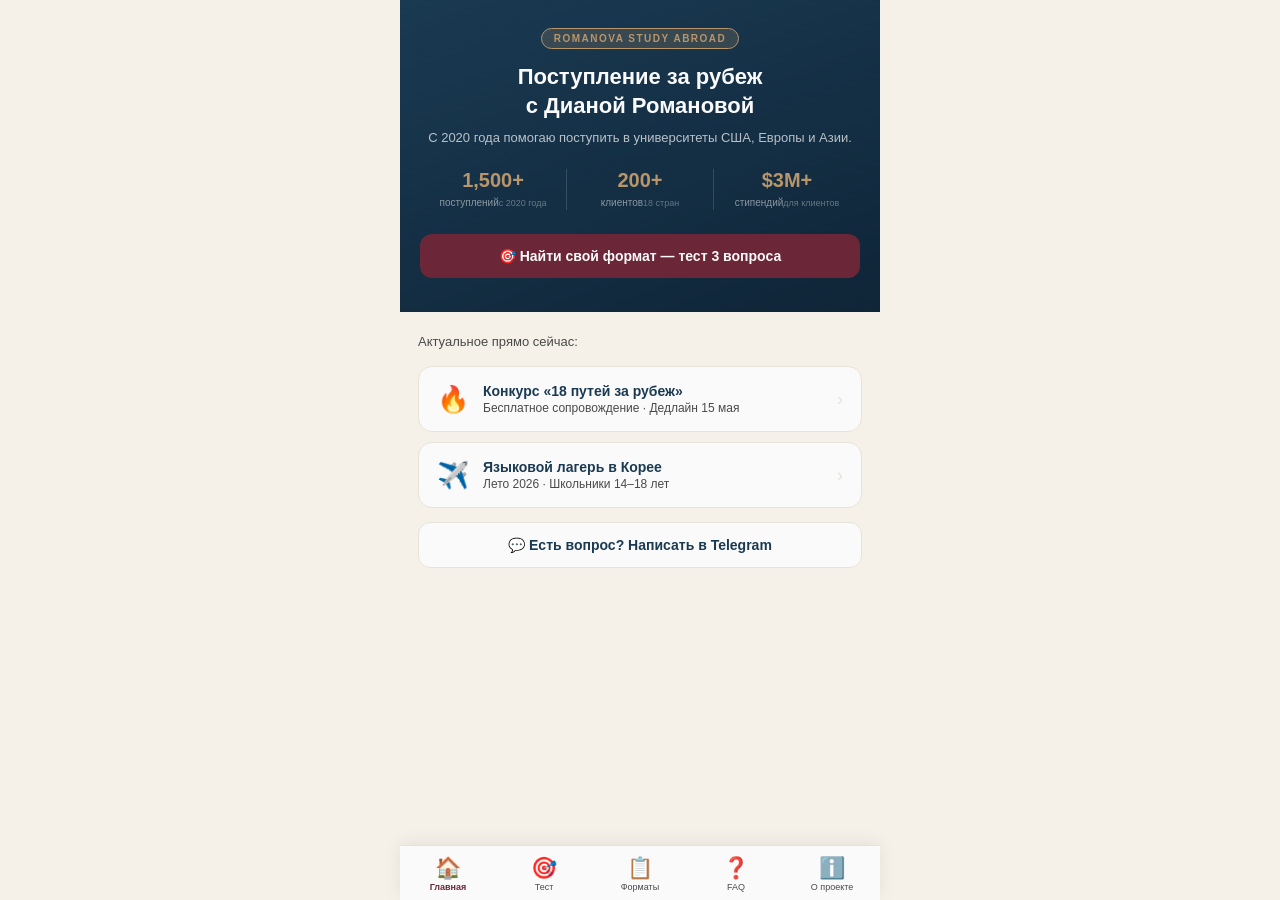
==== index.html @ d6b699f9 "index.html" ====
<!DOCTYPE html>
<html lang="ru">
<head>
<meta charset="UTF-8">
<meta name="viewport" content="width=device-width, initial-scale=1.0, maximum-scale=1.0">
<title>Romanova Study Abroad</title>
<style>
  :root {
    --bg: #F5F1E8; --bg2: #E8E3D8;
    --navy: #1A3A52; --green: #2C5530;
    --burgundy: #6B2737; --burgundy-dark: #4A1A25;
    --green-dark: #1E3A21; --gold: #B8956A; --gold-dark: #9A7A56;
    --text: #2C2C2C; --text2: #4A4A4A; --white: #FAFAFA;
  }
  * { margin:0; padding:0; box-sizing:border-box; -webkit-tap-highlight-color:transparent; }
  body { font-family:-apple-system,BlinkMacSystemFont,'Segoe UI',sans-serif; background:var(--bg); color:var(--text); min-height:100vh; max-width:480px; margin:0 auto; overflow-x:hidden; }
  .screen { display:none; min-height:100vh; padding-bottom:90px; animation:fadeIn 0.18s ease; }
  .screen.active { display:block; }
  @keyframes fadeIn { from{opacity:0;transform:translateY(6px)} to{opacity:1;transform:translateY(0)} }

  .header { background:var(--navy); padding:0 8px; display:flex; align-items:center; justify-content:space-between; position:sticky; top:0; z-index:100; height:52px; }
  .header-logo { font-size:14px; font-weight:700; color:var(--white); }
  .back-btn { background:none; border:none; color:var(--white); font-size:26px; cursor:pointer; min-width:44px; min-height:44px; display:flex; align-items:center; justify-content:center; opacity:.9; }
  .back-btn:active { opacity:.6; }
  .header-spacer { width:44px; }

  .hero { background:linear-gradient(160deg,var(--navy) 0%,#0f2538 100%); padding:28px 20px 24px; text-align:center; }
  .hero-badge { display:inline-block; background:rgba(184,149,106,.2); border:1px solid var(--gold); color:var(--gold); font-size:10px; font-weight:700; letter-spacing:1.5px; text-transform:uppercase; padding:4px 12px; border-radius:20px; margin-bottom:14px; }
  .hero h1 { color:var(--white); font-size:22px; font-weight:800; line-height:1.3; margin-bottom:8px; }
  .hero-desc { color:rgba(255,255,255,.7); font-size:13px; line-height:1.6; margin-bottom:20px; }
  .hero-stats { display:flex; justify-content:center; gap:0; margin-bottom:24px; }
  .stat { text-align:center; flex:1; padding:0 8px; }
  .stat+.stat { border-left:1px solid rgba(255,255,255,.15); }
  .stat-num { color:var(--gold); font-size:20px; font-weight:800; display:block; }
  .stat-label { color:rgba(255,255,255,.5); font-size:10px; margin-top:2px; }
  .stat-context { color:rgba(255,255,255,.35); font-size:9px; }

  .btn { display:block; width:100%; padding:14px 18px; border-radius:12px; border:none; font-size:14px; font-weight:600; cursor:pointer; text-align:center; text-decoration:none; transition:all .15s; margin-bottom:10px; font-family:inherit; }
  .btn:active { transform:scale(.98); }
  .btn-primary { background:var(--burgundy); color:var(--white); }
  .btn-primary:active { background:var(--burgundy-dark); }
  .btn-secondary { background:var(--green); color:var(--white); }
  .btn-secondary:active { background:var(--green-dark); }
  .btn-ghost { background:var(--white); color:var(--navy); border:1.5px solid var(--bg2); }
  .btn-ghost:active { background:var(--bg2); }
  .btn-gold { background:var(--gold); color:var(--white); }
  .btn-gold:active { background:var(--gold-dark); }

  .text-links { margin-top:6px; }
  .text-link { display:block; text-align:center; color:var(--text2); font-size:13px; padding:10px 0; cursor:pointer; text-decoration:underline; text-decoration-color:var(--bg2); text-underline-offset:3px; transition:color .15s; border:none; background:none; width:100%; font-family:inherit; }
  .text-link:active { color:var(--navy); }

  .content { padding:20px 18px; }
  .section-title { color:var(--navy); font-size:19px; font-weight:800; margin-bottom:6px; line-height:1.3; }
  .section-subtitle { color:var(--text2); font-size:13px; margin-bottom:20px; line-height:1.55; }
  .section-accent { height:4px; border-radius:2px; margin-bottom:20px; background:linear-gradient(90deg,var(--burgundy),var(--gold)); }
  .section-accent.green { background:linear-gradient(90deg,var(--green),var(--gold)); }
  .section-accent.navy { background:linear-gradient(90deg,var(--navy),var(--green)); }

  .quick-links { display:flex; flex-direction:column; gap:10px; margin-bottom:14px; }
  .quick-card { background:var(--white); border:1.5px solid var(--bg2); border-radius:14px; padding:16px 18px; cursor:pointer; display:flex; align-items:center; gap:14px; transition:all .15s; }
  .quick-card:active { border-color:var(--navy); background:var(--bg2); }
  .quick-card-icon { font-size:26px; flex-shrink:0; }
  .quick-card-body { flex:1; }
  .quick-card-title { font-size:14px; font-weight:700; color:var(--navy); }
  .quick-card-sub { font-size:12px; color:var(--text2); margin-top:2px; }
  .quick-card-arrow { color:var(--bg2); font-size:18px; flex-shrink:0; }

  .format-card { background:var(--white); border:1.5px solid var(--bg2); border-radius:14px; padding:16px 18px; margin-bottom:10px; cursor:pointer; display:flex; align-items:center; gap:12px; transition:all .15s; text-decoration:none; color:inherit; }
  .format-card:active { border-color:var(--navy); background:var(--bg2); }
  .format-card.featured { border-color:var(--burgundy); }
  .format-card.gold { border-color:var(--gold); }
  .format-card.no-click { cursor:default; }
  .format-card.no-click:active { border-color:var(--bg2); background:var(--white); }
  .format-card-body { flex:1; }
  .format-card-title { font-size:13px; font-weight:700; color:var(--green); margin-bottom:2px; }
  .format-card-title.gold { color:var(--gold); }
  .format-card-price { font-size:17px; font-weight:800; color:var(--navy); }
  .format-card-desc { font-size:12px; color:var(--text2); margin-top:3px; line-height:1.4; }
  .format-card-arrow { color:var(--bg2); font-size:18px; flex-shrink:0; }
  .format-card.featured .format-card-arrow { color:var(--burgundy); }
  .format-card.gold .format-card-arrow { color:var(--gold); }

  .detail-card { background:var(--white); border:1.5px solid var(--bg2); border-radius:12px; padding:16px 18px; margin-bottom:12px; }
  .detail-card.featured { border-color:var(--burgundy); }
  .detail-card.gold { border-color:var(--gold); }
  .card-label { font-size:11px; font-weight:700; letter-spacing:.8px; text-transform:uppercase; color:var(--green); margin-bottom:6px; }
  .card-label.gold { color:var(--gold); }
  .card-price { font-size:20px; font-weight:800; color:var(--navy); margin-bottom:4px; }
  .card-desc { font-size:13px; color:var(--text2); line-height:1.55; }

  .features { list-style:none; margin:10px 0; }
  .features li { font-size:13px; color:var(--text); padding:5px 0; display:flex; gap:8px; line-height:1.4; border-bottom:1px solid var(--bg2); }
  .features li:last-child { border-bottom:none; }
  .features li::before { content:"✓"; color:var(--green); font-weight:800; flex-shrink:0; }

  .divider { height:1px; background:var(--bg2); margin:18px 0; }
  .highlight { background:var(--bg2); border-left:3px solid var(--burgundy); border-radius:0 10px 10px 0; padding:12px 14px; margin-bottom:16px; }
  .highlight p { font-size:13px; color:var(--text); line-height:1.55; }
  .highlight.green { border-color:var(--green); }
  .highlight.gold { border-color:var(--gold); }

  .test-progress-wrap { margin-bottom:24px; }
  .test-step-label { font-size:12px; color:var(--text2); text-transform:uppercase; letter-spacing:.8px; margin-bottom:8px; font-weight:600; }
  .test-progress { display:flex; gap:6px; }
  .progress-bar { flex:1; height:8px; background:var(--bg2); border-radius:4px; transition:background .3s; }
  .progress-bar.active { background:var(--burgundy); }
  .progress-bar.done { background:var(--green); }
  .test-question { color:var(--navy); font-size:19px; font-weight:800; margin-bottom:22px; line-height:1.4; }
  .option-btn { display:block; width:100%; background:var(--white); border:1.5px solid var(--bg2); border-radius:12px; padding:14px 16px; margin-bottom:10px; font-size:14px; color:var(--text); text-align:left; cursor:pointer; transition:all .15s; font-family:inherit; font-weight:500; }
  .option-btn:active { border-color:var(--burgundy); background:#fdf7f7; color:var(--burgundy); }

  .result-hero { background:linear-gradient(160deg,var(--green) 0%,var(--navy) 100%); padding:24px 20px; }
  .result-badge { display:inline-flex; align-items:center; gap:6px; background:rgba(255,255,255,.15); color:var(--white); font-size:11px; font-weight:700; padding:4px 12px; border-radius:20px; margin-bottom:12px; }
  .result-title { color:var(--white); font-size:20px; font-weight:800; line-height:1.3; margin-bottom:8px; }
  .result-context { color:rgba(255,255,255,.75); font-size:13px; line-height:1.6; }

  .faq-item { border-bottom:1px solid var(--bg2); }
  .faq-q { padding:15px 4px; font-size:14px; font-weight:600; color:var(--navy); cursor:pointer; display:flex; justify-content:space-between; align-items:center; gap:10px; }
  .faq-q .arrow { transition:transform .25s; font-size:12px; color:var(--text2); flex-shrink:0; }
  .faq-q.open .arrow { transform:rotate(180deg); }
  .faq-a { display:none; padding:0 0 16px; font-size:13px; color:var(--text2); line-height:1.65; }
  .faq-a.show { display:block; }
  .faq-cta { display:inline-block; margin-top:10px; color:var(--burgundy); font-size:12px; font-weight:700; cursor:pointer; text-decoration:underline; border:none; background:none; font-family:inherit; padding:0; }

  .path-card { background:var(--white); border:1.5px solid var(--bg2); border-radius:12px; padding:16px; margin-bottom:10px; }
  .path-num { display:inline-block; background:var(--navy); color:var(--white); font-size:11px; font-weight:700; width:24px; height:24px; border-radius:50%; text-align:center; line-height:24px; margin-bottom:8px; }
  .path-title { color:var(--navy); font-size:15px; font-weight:700; margin-bottom:3px; }
  .path-sub { color:var(--text2); font-size:12px; line-height:1.4; }
  .path-criteria { color:var(--text2); font-size:11px; margin-top:6px; padding-top:6px; border-top:1px solid var(--bg2); font-style:italic; }

  .deadline { background:var(--burgundy); color:var(--white); font-size:13px; font-weight:700; padding:10px 16px; border-radius:10px; text-align:center; margin-bottom:18px; }

  .form-field { margin-bottom:16px; }
  .form-label { font-size:12px; font-weight:700; color:var(--navy); text-transform:uppercase; letter-spacing:.5px; margin-bottom:6px; display:block; }
  .form-label span { color:var(--burgundy); }
  .form-input { width:100%; padding:12px 14px; border:1.5px solid var(--bg2); border-radius:10px; font-size:14px; font-family:inherit; color:var(--text); background:var(--white); outline:none; transition:border-color .15s; }
  .form-input:focus { border-color:var(--burgundy); }
  .form-select { width:100%; padding:12px 14px; border:1.5px solid var(--bg2); border-radius:10px; font-size:14px; font-family:inherit; color:var(--text); background:var(--white); outline:none; appearance:none; background-image:url("data:image/svg+xml,%3Csvg xmlns='http://www.w3.org/2000/svg' width='12' height='8' viewBox='0 0 12 8'%3E%3Cpath fill='%234A4A4A' d='M6 8L0 0h12z'/%3E%3C/svg%3E"); background-repeat:no-repeat; background-position:right 14px center; }
  .form-select:focus { border-color:var(--burgundy); }
  .form-optional { font-size:10px; color:var(--text2); font-weight:400; text-transform:none; letter-spacing:0; margin-left:4px; }
  .form-success { text-align:center; padding:30px 20px; }
  .form-success-icon { font-size:48px; margin-bottom:16px; }
  .form-success-title { color:var(--navy); font-size:20px; font-weight:800; margin-bottom:10px; }
  .form-success-text { color:var(--text2); font-size:13px; line-height:1.6; }

  .stats-row { display:flex; gap:8px; margin-bottom:14px; }
  .stat-card { flex:1; background:var(--white); border:1.5px solid var(--bg2); border-radius:12px; padding:14px 10px; text-align:center; }
  .stat-card-num { font-size:20px; font-weight:800; color:var(--navy); display:block; }
  .stat-card-label { font-size:11px; color:var(--text2); margin-top:2px; }

  .bottom-nav { position:fixed; bottom:0; left:50%; transform:translateX(-50%); width:100%; max-width:480px; background:var(--white); border-top:1px solid var(--bg2); display:flex; z-index:200; box-shadow:0 -2px 16px rgba(0,0,0,.07); }
  .nav-item { flex:1; padding:10px 4px 8px; text-align:center; cursor:pointer; border:none; background:none; font-family:inherit; }
  .nav-icon { font-size:21px; display:block; }
  .nav-label { font-size:9px; color:var(--text2); display:block; margin-top:2px; font-weight:500; }
  .nav-item.active .nav-label { color:var(--burgundy); font-weight:700; }

  a.btn, a.format-card { display:block; }
</style>
</head>
<body>

<!-- HOME -->
<div class="screen active" id="s-home">
  <div class="hero">
    <div class="hero-badge">Romanova Study Abroad</div>
    <h1>Поступление за рубеж<br>с Дианой Романовой</h1>
    <p class="hero-desc">С 2020 года помогаю поступить в университеты США, Европы и Азии.</p>
    <div class="hero-stats">
      <div class="stat"><span class="stat-num">1,500+</span><span class="stat-label">поступлений</span><span class="stat-context">с 2020 года</span></div>
      <div class="stat"><span class="stat-num">200+</span><span class="stat-label">клиентов</span><span class="stat-context">18 стран</span></div>
      <div class="stat"><span class="stat-num">$3M+</span><span class="stat-label">стипендий</span><span class="stat-context">для клиентов</span></div>
    </div>
    <button class="btn btn-primary" onclick="go('s-test-start');setNav('nav-test')">🎯 Найти свой формат — тест 3 вопроса</button>
  </div>
  <div class="content">
    <div class="section-subtitle" style="margin-bottom:14px">Актуальное прямо сейчас:</div>
    <div class="quick-links">
      <div class="quick-card" onclick="go('s-competition');track('click','competition')">
        <span class="quick-card-icon">🔥</span>
        <div class="quick-card-body"><div class="quick-card-title">Конкурс «18 путей за рубеж»</div><div class="quick-card-sub">Бесплатное сопровождение · Дедлайн 15 мая</div></div>
        <span class="quick-card-arrow">›</span>
      </div>
      <div class="quick-card" onclick="go('s-korea');track('click','korea')">
        <span class="quick-card-icon">✈️</span>
        <div class="quick-card-body"><div class="quick-card-title">Языковой лагерь в Корее</div><div class="quick-card-sub">Лето 2026 · Школьники 14–18 лет</div></div>
        <span class="quick-card-arrow">›</span>
      </div>
    </div>
    <a href="https://t.me/romanova_studyabroad" target="_blank" class="btn btn-ghost" style="margin-top:6px" onclick="track('click','home_question_tg')">💬 Есть вопрос? Написать в Telegram</a>
  </div>
</div>

<!-- FREE -->
<div class="screen" id="s-free">
  <div class="header"><button class="back-btn" onclick="go('s-formats')">‹</button><div class="header-logo">Бесплатные материалы</div><div class="header-spacer"></div></div>
  <div class="content">
    <div class="section-accent green"></div>
    <div class="section-title">🆓 Бесплатные материалы</div>
    <div class="section-subtitle">Начните изучать тему прямо сейчас</div>
    <a href="https://youtube.com/@RomanovaStudyAbroad" target="_blank" class="format-card" onclick="track('click','youtube')">
      <span style="font-size:28px">📺</span><div class="format-card-body"><div class="format-card-title">YouTube канал</div><div class="format-card-desc">400+ видео: страны, стипендии, разборы документов</div></div><span class="format-card-arrow">›</span>
    </a>
    <a href="https://t.me/romanovastudyabroad" target="_blank" class="format-card" onclick="track('click','telegram_channel')">
      <span style="font-size:28px">💬</span><div class="format-card-body"><div class="format-card-title">Telegram канал</div><div class="format-card-desc">3 поста в день Пн–Пт</div></div><span class="format-card-arrow">›</span>
    </a>
    <a href="https://romanova-studyabroad.com" target="_blank" class="format-card" onclick="track('click','website')">
      <span style="font-size:28px">📚</span><div class="format-card-body"><div class="format-card-title">Сайт</div><div class="format-card-desc">Статьи, чек-листы, инструкции</div></div><span class="format-card-arrow">›</span>
    </a>
    <div class="format-card gold no-click">
      <span style="font-size:28px">🚀</span><div class="format-card-body"><div class="format-card-title gold">Образовательная платформа</div><div class="format-card-desc">В разработке — план лето 2026. Следите за анонсом в Telegram!</div></div>
    </div>
    <div class="divider"></div>
    <button class="btn btn-primary" onclick="go('s-test-start');setNav('nav-test')">🎯 Подобрать формат работы</button>
  </div>
</div>

<!-- TEST START -->
<div class="screen" id="s-test-start">
  <div class="header"><button class="back-btn" onclick="go('s-home');setNav('nav-home')">‹</button><div class="header-logo">Тест</div><div class="header-spacer"></div></div>
  <div class="content">
    <div class="section-accent"></div>
    <div style="font-size:44px;margin-bottom:16px">🎯</div>
    <div class="section-title">Найдём ваш формат</div>
    <div class="section-subtitle">Всего 3 вопроса. Ответьте честно — получите точную рекомендацию.</div>
    <button class="btn btn-primary" onclick="startTest()">Начать →</button>
    <div class="text-links"><button class="text-link" onclick="go('s-formats');setNav('nav-formats')">Посмотреть все форматы самостоятельно</button></div>
  </div>
</div>

<!-- Q1 -->
<div class="screen" id="s-test-q1">
  <div class="header"><button class="back-btn" onclick="go('s-test-start')">‹</button><div class="header-logo">Тест</div><div class="header-spacer"></div></div>
  <div class="content">
    <div class="test-progress-wrap"><div class="test-step-label">Вопрос 1 из 3</div><div class="test-progress"><div class="progress-bar active"></div><div class="progress-bar"></div><div class="progress-bar"></div></div></div>
    <div class="test-question">На каком этапе вы сейчас?</div>
    <button class="option-btn" onclick="answer(1,'izuchayu')">🔍 Только изучаю тему</button>
    <button class="option-btn" onclick="answer(1,'vybirayu')">📚 Выбираю страну или программу</button>
    <button class="option-btn" onclick="answer(1,'gotovlus')">📝 Готовлюсь к подаче</button>
    <button class="option-btn" onclick="answer(1,'podal')">✅ Уже подал(а), жду результатов</button>
  </div>
</div>

<!-- Q2 -->
<div class="screen" id="s-test-q2">
  <div class="header"><button class="back-btn" onclick="go('s-test-q1')">‹</button><div class="header-logo">Тест</div><div class="header-spacer"></div></div>
  <div class="content">
    <div class="test-progress-wrap"><div class="test-step-label">Вопрос 2 из 3</div><div class="test-progress"><div class="progress-bar done"></div><div class="progress-bar active"></div><div class="progress-bar"></div></div></div>
    <div class="test-question">Как планируете поступать?</div>
    <button class="option-btn" onclick="answer(2,'sam')">💪 Самостоятельно, с инструкциями</button>
    <button class="option-btn" onclick="answer(2,'support')">🤝 С поддержкой эксперта</button>
    <button class="option-btn" onclick="answer(2,'neznayu')">🤷 Пока не знаю</button>
  </div>
</div>

<!-- Q3 -->
<div class="screen" id="s-test-q3">
  <div class="header"><button class="back-btn" onclick="go('s-test-q2')">‹</button><div class="header-logo">Тест</div><div class="header-spacer"></div></div>
  <div class="content">
    <div class="test-progress-wrap"><div class="test-step-label">Вопрос 3 из 3</div><div class="test-progress"><div class="progress-bar done"></div><div class="progress-bar done"></div><div class="progress-bar active"></div></div></div>
    <div class="test-question">Ваш бюджет на помощь с поступлением?</div>
    <button class="option-btn" onclick="answer(3,'do20')">💎 До 20,000₽/мес</button>
    <button class="option-btn" onclick="answer(3,'20-100')">🎯 20,000 – 100,000₽</button>
    <button class="option-btn" onclick="answer(3,'100-300')">🤝 100,000 – 300,000₽</button>
    <button class="option-btn" onclick="answer(3,'300plus')">⭐ 300,000₽+</button>
    <button class="option-btn" onclick="answer(3,'all')">💰 Хочу узнать все варианты</button>
  </div>
</div>

<!-- RESULT -->
<div class="screen" id="s-result">
  <div id="result-hero-block"></div>
  <div class="content" id="result-content"></div>
</div>

<!-- FORMATS -->
<div class="screen" id="s-formats">
  <div class="header"><button class="back-btn" onclick="go('s-home');setNav('nav-home')">‹</button><div class="header-logo">Форматы работы</div><div class="header-spacer"></div></div>
  <div class="content">
    <div class="section-accent navy"></div>
    <div class="section-title">📋 Форматы работы</div>
    <div class="section-subtitle">Нажмите на формат — узнайте подробнее</div>
    <div class="format-card" onclick="go('s-format-free');track('click','format_free')">
      <span style="font-size:28px">🆓</span><div class="format-card-body"><div class="format-card-title">Бесплатные материалы</div><div class="format-card-price" style="font-size:14px;color:var(--green)">YouTube · Telegram · Платформа</div><div class="format-card-desc">Для тех, кто только начинает изучать тему</div></div><span class="format-card-arrow">›</span>
    </div>
    <div class="format-card" onclick="go('s-format-razbor');track('click','format_razbor')">
      <span style="font-size:28px">🎯</span><div class="format-card-body"><div class="format-card-title">Разбор профиля</div><div class="format-card-price">20,000₽</div><div class="format-card-desc">Разовая консультация 90 минут · Стратегия и план</div></div><span class="format-card-arrow">›</span>
    </div>
    <div class="format-card featured" onclick="go('s-format-mentor');track('click','format_mentor')">
      <span style="font-size:28px">🤝</span><div class="format-card-body"><div class="format-card-title">Менторское сопровождение</div><div class="format-card-price">75,000₽/мес</div><div class="format-card-desc">Вы делаете, я контролирую · От 2 месяцев</div></div><span class="format-card-arrow" style="color:var(--burgundy)">›</span>
    </div>
    <div class="format-card gold" onclick="go('s-format-individual');track('click','format_individual')">
      <span style="font-size:28px">⭐</span><div class="format-card-body"><div class="format-card-title gold">Индивидуальное сопровождение</div><div class="format-card-price">150,000 – 500,000₽</div><div class="format-card-desc">Я делаю всё за вас · От подбора до оффера</div></div><span class="format-card-arrow" style="color:var(--gold)">›</span>
    </div>
    <div class="text-links"><button class="text-link" onclick="go('s-about');setNav('nav-more')">ℹ️ О проекте и Диане Романовой</button></div>
  </div>
</div>

<!-- FORMAT FREE -->
<div class="screen" id="s-format-free">
  <div class="header"><button class="back-btn" onclick="go('s-formats')">‹</button><div class="header-logo">Бесплатные материалы</div><div class="header-spacer"></div></div>
  <div class="content">
    <div class="section-accent green"></div>
    <div class="section-title">🆓 Бесплатные материалы</div>
    <div class="section-subtitle">Начните изучать тему прямо сейчас — бесплатно</div>
    <a href="https://youtube.com/@RomanovaStudyAbroad" target="_blank" class="format-card" onclick="track('click','youtube')"><span style="font-size:28px">📺</span><div class="format-card-body"><div class="format-card-title">YouTube канал</div><div class="format-card-desc">400+ видео: страны, стипендии, разборы</div></div><span class="format-card-arrow">›</span></a>
    <a href="https://t.me/romanovastudyabroad" target="_blank" class="format-card" onclick="track('click','telegram_channel')"><span style="font-size:28px">💬</span><div class="format-card-body"><div class="format-card-title">Telegram канал</div><div class="format-card-desc">3 поста в день Пн–Пт</div></div><span class="format-card-arrow">›</span></a>
    <a href="https://romanova-studyabroad.com" target="_blank" class="format-card" onclick="track('click','website')"><span style="font-size:28px">📚</span><div class="format-card-body"><div class="format-card-title">Сайт</div><div class="format-card-desc">Статьи, чек-листы, инструкции</div></div><span class="format-card-arrow">›</span></a>
    <div class="format-card gold no-click"><span style="font-size:28px">🚀</span><div class="format-card-body"><div class="format-card-title gold">Образовательная платформа</div><div class="format-card-desc">В разработке — план лето 2026. Следите за анонсом в Telegram!</div></div></div>
    <div class="text-links"><button class="text-link" onclick="go('s-test-start');setNav('nav-test')">Не знаете, что выбрать? Пройдите тест →</button></div>
  </div>
</div>

<!-- FORMAT RAZBOR -->
<div class="screen" id="s-format-razbor">
  <div class="header"><button class="back-btn" onclick="go('s-formats')">‹</button><div class="header-logo">Разбор профиля</div><div class="header-spacer"></div></div>
  <div class="content">
    <div class="section-accent"></div>
    <div class="section-title">🎯 Разбор профиля</div>
    <div class="section-subtitle">Разовая консультация — понять ситуацию, получить стратегию и план</div>
    <div class="detail-card featured">
      <div class="card-label">Формат и стоимость</div>
      <div class="card-price">20,000₽ · 90 минут</div>
      <div class="card-desc">Яндекс Телемост · Разово</div>
    </div>
    <div class="card-label" style="margin-bottom:10px">Что получите:</div>
    <ul class="features">
      <li>Анализ вашего профиля</li>
      <li>Оценка шансов на топ-программы</li>
      <li>Список 10–15 подходящих программ</li>
      <li>Рекомендации по стипендиям</li>
      <li>Стратегия подготовки</li>
      <li>План действий на 6–12 месяцев</li>
      <li>Запись встречи</li>
    </ul>
    <div class="highlight green"><p>💡 Если после разбора мы решим работать вместе — стоимость разбора засчитывается в стоимость сопровождения.</p></div>
    <div class="divider"></div>
    <a href="https://planerka.app/diana-romanova-iwjlix/90min" target="_blank" class="btn btn-primary" onclick="track('click','razbor_book')">Выбрать время и записаться</a>
    <div class="text-links"><button class="text-link" onclick="go('s-question')">Есть вопрос перед записью?</button></div>
  </div>
</div>

<!-- FORMAT MENTOR -->
<div class="screen" id="s-format-mentor">
  <div class="header"><button class="back-btn" onclick="go('s-formats')">‹</button><div class="header-logo">Менторское</div><div class="header-spacer"></div></div>
  <div class="content">
    <div class="section-accent"></div>
    <div class="section-title">🤝 Менторское сопровождение</div>
    <div class="section-subtitle">Вы делаете сами, но с регулярной обратной связью и контролем эксперта</div>
    <div class="detail-card featured">
      <div class="card-label">Стоимость</div>
      <div class="card-price">75,000₽/месяц</div>
      <div class="card-desc">Минимум 2 месяца · В среднем 3–4 месяца</div>
    </div>
    <div class="card-label" style="margin-bottom:10px">Что входит:</div>
    <ul class="features">
      <li>Еженедельные встречи онлайн</li>
      <li>Неограниченное количество программ</li>
      <li>Проверка всех документов с фидбеком</li>
      <li>Поддержка в Telegram между встречами</li>
      <li>Контроль дедлайнов</li>
      <li>Помощь в сложных ситуациях</li>
      <li>Подготовка к интервью</li>
    </ul>
    <div class="divider"></div>
    <button class="btn btn-primary" onclick="go('s-application');appFormat='Менторское сопровождение (75,000₽/мес)';track('click','mentor_apply')">✉️ Оставить заявку</button>
    <a href="https://romanova-studyabroad.com/mentor" target="_blank" class="btn btn-ghost" onclick="track('click','mentor_site')">📋 Подробнее на сайте</a>
    <div class="text-links"><button class="text-link" onclick="go('s-format-razbor')">Не уверены? Начните с разбора профиля (подробнее)</button></div>
  </div>
</div>

<!-- FORMAT INDIVIDUAL -->
<div class="screen" id="s-format-individual">
  <div class="header"><button class="back-btn" onclick="go('s-formats')">‹</button><div class="header-logo">Индивидуальное</div><div class="header-spacer"></div></div>
  <div class="content">
    <div class="section-accent" style="background:linear-gradient(90deg,var(--gold),var(--burgundy))"></div>
    <div class="section-title">⭐ Индивидуальное сопровождение</div>
    <div class="section-subtitle">Я делаю всё за вас: от подбора программ до получения офферов</div>
    <div class="detail-card">
      <div class="card-label">📦 STARTER</div>
      <div class="card-price">150,000₽</div>
      <div class="card-desc">Подача на 1–2 программы · Для тех, у кого чёткая цель</div>
    </div>
    <div class="detail-card featured">
      <div class="card-label">📦 STANDARD ⭐ популярный</div>
      <div class="card-price">300,000₽</div>
      <div class="card-desc">Подача на 3–5 программ + стипендии · Максимум шансов</div>
    </div>
    <div class="detail-card gold">
      <div class="card-label gold">📦 PREMIUM</div>
      <div class="card-price">500,000₽</div>
      <div class="card-desc">Безлимит программ + VIP-сопровождение до получения офферов</div>
    </div>
    <ul class="features" style="margin-bottom:20px">
      <li>Подбор программ под ваш профиль</li>
      <li>Подготовка всех документов</li>
      <li>Подача всех заявок</li>
      <li>Сопровождение до получения офферов</li>
      <li>Работаю лично — без команды и конвейера</li>
    </ul>
    <button class="btn btn-gold" onclick="go('s-application');appFormat='Индивидуальное сопровождение';track('click','individual_apply')">✉️ Оставить заявку</button>
    <a href="https://romanova-studyabroad.com/individual" target="_blank" class="btn btn-ghost" onclick="track('click','individual_site')">📋 Подробнее на сайте</a>
    <div class="text-links"><button class="text-link" onclick="go('s-format-razbor')">Начать с разбора профиля (подробнее)</button></div>
  </div>
</div>

<!-- APPLICATION FORM -->
<div class="screen" id="s-application">
  <div class="header"><button class="back-btn" onclick="go(prevScreen)">‹</button><div class="header-logo">Заявка на сопровождение</div><div class="header-spacer"></div></div>
  <div class="content" id="application-content">
    <div class="section-accent"></div>
    <div class="section-title">✉️ Заявка на сопровождение</div>
    <div class="section-subtitle">Заполните форму — я свяжусь с вами в Telegram в течение 24–48 часов.</div>
    <div class="form-field">
      <label class="form-label">Имя и фамилия <span>*</span></label>
      <input class="form-input" id="f-name" type="text" placeholder="Например: Анна Иванова">
    </div>
    <div class="form-field">
      <label class="form-label">Telegram-ник <span>*</span></label>
      <input class="form-input" id="f-tg" type="text" placeholder="@username">
    </div>
    <div class="form-field">
      <label class="form-label">Страна проживания <span>*</span></label>
      <input class="form-input" id="f-country" type="text" placeholder="Например: Россия">
    </div>
    <div class="form-field">
      <label class="form-label">Текущее образование <span>*</span></label>
      <select class="form-select" id="f-edu">
        <option value="">— Выберите —</option>
        <option>Учусь в школе (9–11 класс)</option>
        <option>Окончил(а) школу</option>
        <option>Учусь в бакалавриате</option>
        <option>Окончил(а) бакалавриат</option>
        <option>Учусь в магистратуре</option>
        <option>Окончил(а) магистратуру</option>
        <option>Работаю (высшее образование есть)</option>
      </select>
    </div>
    <div class="form-field">
      <label class="form-label">Формат работы <span>*</span></label>
      <select class="form-select" id="f-format">
        <option value="">— Выберите —</option>
        <option>Менторское (75,000₽/мес)</option>
        <option>Индивидуальное Starter (150,000₽)</option>
        <option>Индивидуальное Standard (300,000₽)</option>
        <option>Индивидуальное Premium (500,000₽)</option>
        <option>Не уверен(а), хочу обсудить</option>
      </select>
    </div>
    <div class="form-field">
      <label class="form-label">Когда планируете поступление <span>*</span></label>
      <select class="form-select" id="f-when">
        <option value="">— Выберите —</option>
        <option>Сентябрь 2026</option>
        <option>Январь 2027</option>
        <option>Сентябрь 2027</option>
        <option>Январь 2028 или позже</option>
        <option>Ещё не определился(ась)</option>
      </select>
    </div>
    <div class="form-field">
      <label class="form-label">Какие страны рассматриваете <span class="form-optional">(необязательно)</span></label>
      <input class="form-input" id="f-countries" type="text" placeholder="Например: Южная Корея, США">
    </div>
    <div class="form-field">
      <label class="form-label">Направление обучения <span class="form-optional">(необязательно)</span></label>
      <input class="form-input" id="f-direction" type="text" placeholder="Например: Экономика, IT, Медицина">
    </div>
    <div class="form-field">
      <label class="form-label">Планируете подавать на стипендии? <span class="form-optional">(необязательно)</span></label>
      <select class="form-select" id="f-stipend">
        <option value="">— Выберите —</option>
        <option>Да, обязательно (без стипендии не смогу)</option>
        <option>Да, хочу попробовать</option>
        <option>Нет, готов(а) оплачивать полностью</option>
        <option>Не знаю, хочу обсудить</option>
      </select>
    </div>
    <div class="divider"></div>
    <button class="btn btn-primary" onclick="submitForm()">Отправить заявку →</button>
    <div class="text-links"><button class="text-link" onclick="go('s-question')">Есть вопрос перед отправкой?</button></div>
  </div>
</div>

<!-- COMPETITION -->
<div class="screen" id="s-competition">
  <div class="header"><button class="back-btn" onclick="go('s-home');setNav('nav-home')">‹</button><div class="header-logo">Конкурс</div><div class="header-spacer"></div></div>
  <div class="content">
    <div class="section-accent" style="background:linear-gradient(90deg,var(--burgundy),var(--navy))"></div>
    <div class="section-title">🔥 «18 путей за рубеж»</div>
    <div class="section-subtitle">18 мест на бесплатное сопровождение на поступление 2027–2028</div>
    <div class="deadline">⏰ Дедлайн: 15 мая 2026</div>
    <div class="path-card">
      <div class="path-num">1</div>
      <div class="path-title">VIP-сопровождение</div>
      <div class="path-sub">Для сильных кандидатов · Полное сопровождение бесплатно</div>
      <div class="path-criteria">Подходит если: сильный академический профиль, чёткая цель, высокая мотивация</div>
    </div>
    <div class="path-card">
      <div class="path-num">2</div>
      <div class="path-title">Менторское</div>
      <div class="path-sub">Для самостоятельных · Еженедельные встречи бесплатно</div>
      <div class="path-criteria">Подходит если: готовы работать самостоятельно, нужна обратная связь и контроль</div>
    </div>
    <div class="path-card">
      <div class="path-num">3</div>
      <div class="path-title">Risk-Sharing</div>
      <div class="path-sub">Для нестандартных профилей · Оплата только при поступлении</div>
      <div class="path-criteria">Подходит если: нестандартный профиль или нет возможности платить заранее</div>
    </div>
    <div class="divider"></div>
    <a href="https://docs.google.com/forms/d/e/1FAIpQLSf3F6qAOjNjro37Vk9Bmmmq3eQEJpyUcL9qR58mHaObS9ORwQ/viewform" target="_blank" class="btn btn-primary" onclick="track('click','competition_apply')">✉️ Подать заявку</a>
    <div class="text-links"><button class="text-link" onclick="window.open('https://romanova-studyabroad.com/competition','_blank');track('click','competition_site')">Подробнее о трёх путях и критериях на сайте</button></div>
  </div>
</div>

<!-- KOREA -->
<div class="screen" id="s-korea">
  <div class="header"><button class="back-btn" onclick="go('s-home');setNav('nav-home')">‹</button><div class="header-logo">Лагерь в Корее</div><div class="header-spacer"></div></div>
  <div class="content">
    <div class="section-accent green"></div>
    <div class="section-title">✈️ Языковой лагерь в Южной Корее</div>
    <div class="section-subtitle">Лето 2026 · Для школьников 14–18 лет</div>
    <div class="detail-card">
      <div class="card-label">Программа</div>
      <ul class="features" style="margin-top:8px">
        <li>Интенсивный корейский и английский</li>
        <li>Погружение в культуру</li>
        <li>Экскурсии по университетам</li>
        <li>Подготовка к TOPIK / TOEIC</li>
      </ul>
    </div>
    <div class="divider"></div>
    <a href="https://romanova-studyabroad.com/korea-language-camp" target="_blank" class="btn btn-primary" onclick="track('click','korea_site')">📋 Подробнее на сайте</a>
    <div class="text-links"><button class="text-link" onclick="window.open('https://t.me/romanova_studyabroad','_blank');track('click','korea_tg')">Оставить заявку в Telegram</button></div>
  </div>
</div>

<!-- QUESTION -->
<div class="screen" id="s-question">
  <div class="header"><button class="back-btn" onclick="go('s-home');setNav('nav-home')">‹</button><div class="header-logo">Вопрос</div><div class="header-spacer"></div></div>
  <div class="content">
    <div class="section-accent navy"></div>
    <div class="section-title">💬 Есть вопрос?</div>
    <div class="section-subtitle">Напишите — Диана ответит в течение 24 часов.</div>
    <div class="highlight green"><p>Здесь можно спросить про форматы, цены и процесс работы.<br><br>Если вопрос про стратегию поступления — лучше начать с теста или разбора профиля: так получите развёрнутый ответ именно под вашу ситуацию.</p></div>
    <a href="https://t.me/romanova_studyabroad" target="_blank" class="btn btn-primary" onclick="track('click','question_tg')">💬 Написать в Telegram</a>
    <div class="text-links">
      <button class="text-link" onclick="go('s-test-start');setNav('nav-test')">Пройти тест и получить рекомендацию</button>
      <button class="text-link" onclick="go('s-format-razbor')">Записаться на разбор профиля</button>
    </div>
  </div>
</div>

<!-- FAQ -->
<div class="screen" id="s-faq">
  <div class="header"><button class="back-btn" onclick="go('s-home');setNav('nav-home')">‹</button><div class="header-logo">FAQ</div><div class="header-spacer"></div></div>
  <div class="content">
    <div class="section-accent navy"></div>
    <div class="section-title">❓ Частые вопросы</div>
    <div class="faq-item">
      <div class="faq-q" onclick="toggleFaq(this)">Сколько стоят услуги? <span class="arrow">▼</span></div>
      <div class="faq-a">🆓 Бесплатно: YouTube, Telegram, Сайт<br><br>🎯 Разбор профиля: 20,000₽ (разово)<br>🤝 Менторское: 75,000₽/мес (от 2 мес)<br>⭐ Индивидуальное: 150,000 – 500,000₽<br><br><button class="faq-cta" onclick="go('s-formats');setNav('nav-formats')">Посмотреть все форматы →</button></div>
    </div>
    <div class="faq-item">
      <div class="faq-q" onclick="toggleFaq(this)">В чём разница между форматами? <span class="arrow">▼</span></div>
      <div class="faq-a">🆓 Бесплатные — YouTube и Telegram для самостоятельного изучения<br><br>🎯 Разбор — я даю стратегию, вы действуете сами<br><br>🤝 Менторское — вы делаете, я контролирую<br><br>⭐ Индивидуальное — я делаю всё за вас<br><br><button class="faq-cta" onclick="startTest()">Не знаете, что выбрать? Пройдите тест →</button></div>
    </div>
    <div class="faq-item">
      <div class="faq-q" onclick="toggleFaq(this)">Сколько длится процесс? <span class="arrow">▼</span></div>
      <div class="faq-a">🎯 Разбор: 90 минут (разово)<br><br>🤝 Менторское: от 2 месяцев, в среднем 3–4<br><br>⭐ Индивидуальное: 6–12 месяцев в зависимости от дедлайнов<br><br>💡 Начинайте минимум за 12 месяцев до поступления!</div>
    </div>
    <div class="faq-item">
      <div class="faq-q" onclick="toggleFaq(this)">Как начать работу? <span class="arrow">▼</span></div>
      <div class="faq-a">🎯 Разбор: нажмите «Записаться» → оплатите → выберите время → встретимся онлайн<br><br>🤝 Менторское: оставьте заявку → изучу ситуацию → созвонимся → начнём<br><br>⭐ Индивидуальное: заявка → изучу профиль → созвонимся → договор → старт<br><br><button class="faq-cta" onclick="go('s-formats');setNav('nav-formats')">Выбрать формат →</button></div>
    </div>
    <div class="faq-item">
      <div class="faq-q" onclick="toggleFaq(this)">Какие университеты в портфолио? <span class="arrow">▼</span></div>
      <div class="faq-a">Клиенты поступили в 200+ университетов в 18 странах: 🇺🇸 США и Канада, 🇬🇧 Великобритания, 🇩🇪🇫🇷 Европа, 🇰🇷🇯🇵🇨🇳 Азия.<br><br>$3M+ стипендий · 1,500+ поступлений с 2020 года<br><br><button class="faq-cta" onclick="window.open('https://romanova-studyabroad.com/offers_and_feedbacks','_blank')">Отзывы и результаты на сайте →</button></div>
    </div>
    <div class="faq-item">
      <div class="faq-q" onclick="toggleFaq(this)">Что если не поступлю? <span class="arrow">▼</span></div>
      <div class="faq-a">⭐ Standard и Premium — гарантия поступления прописана в договоре.<br><br>Если не поступите — помогу подать на другие программы бесплатно в рамках того же цикла поступления.<br><br><button class="faq-cta" onclick="go('s-question')">Остались вопросы? Напишите →</button></div>
    </div>
    <div class="faq-item">
      <div class="faq-q" onclick="toggleFaq(this)">Можно ли бесплатную консультацию? <span class="arrow">▼</span></div>
      <div class="faq-a">При оставлении заявки на сопровождение мы созваниваемся на 15–30 минут — обсудить ваш запрос и формат работы. Это бесплатно.<br><br>⚠️ На вводном созвоне я не разбираю профиль и не составляю стратегию — для этого нужен разбор профиля.<br><br>Перед созвоном рекомендую посмотреть видео — оно отвечает на 90% вопросов.<br><br><button class="faq-cta" onclick="window.open('https://youtu.be/RmERKgA78mg','_blank')">📺 Смотреть видео →</button><br><button class="faq-cta" onclick="go('s-format-razbor')" style="margin-top:6px">🎯 Записаться на разбор →</button><br><button class="faq-cta" onclick="go('s-application');appFormat=''" style="margin-top:6px">✉️ Оставить заявку на сопровождение →</button></div>
    </div>
    <div class="faq-item">
      <div class="faq-q" onclick="toggleFaq(this)">Как связаться с Дианой? <span class="arrow">▼</span></div>
      <div class="faq-a">💬 Telegram: <a href="https://t.me/romanova_studyabroad" target="_blank" style="color:var(--burgundy)">@romanova_studyabroad</a><br>📺 YouTube: <a href="https://www.youtube.com/@Romanova_StudyAbroad" target="_blank" style="color:var(--burgundy)">@Romanova_StudyAbroad</a><br>🌐 Сайт: <a href="https://romanova-studyabroad.com" target="_blank" style="color:var(--burgundy)">romanova-studyabroad.com</a><br>📧 romanova.studyabroad@gmail.com<br><br>⚠️ В личных сообщениях — только организационные вопросы. По стратегии поступления — через платные форматы.</div>
    </div>
  </div>
</div>

<!-- ABOUT -->
<div class="screen" id="s-about">
  <div class="header"><button class="back-btn" onclick="go('s-formats');setNav('nav-formats')">‹</button><div class="header-logo">О проекте</div><div class="header-spacer"></div></div>
  <div class="content">
    <div class="section-accent navy"></div>
    <div class="section-title">ℹ️ О проекте</div>
    <div class="section-subtitle">Romanova Study Abroad — образовательный проект о поступлении за рубеж</div>
    <div class="detail-card">
      <div class="card-label">Основатель</div>
      <div class="card-price" style="font-size:17px">Диана Романова</div>
      <div class="card-desc" style="margin-top:8px">Сама прошла этот путь:<br>• Бакалавриат в Южной Корее — 4 года со стипендией<br>• Магистратура в США — со стипендией<br><br>С 2020 года помогаю другим. Работаю лично — без команды и конвейера.</div>
    </div>
    <div class="stats-row">
      <div class="stat-card"><span class="stat-card-num">$3M+</span><div class="stat-card-label">стипендий</div></div>
      <div class="stat-card"><span class="stat-card-num">200+</span><div class="stat-card-label">университетов</div></div>
      <div class="stat-card"><span class="stat-card-num">1,500+</span><div class="stat-card-label">поступлений</div></div>
    </div>
    <div class="highlight green"><p>Я не делаю за вас (если вы не хотите). Я показываю КАК делать самостоятельно. А если нужна помощь — я рядом.</p></div>
    <a href="https://romanova-studyabroad.com/" target="_blank" class="format-card" style="margin-bottom:10px" onclick="track('click','about_site')"><span style="font-size:24px">🌐</span><div class="format-card-body"><div class="format-card-title">Сайт</div><div class="format-card-desc">romanova-studyabroad.com</div></div><span class="format-card-arrow">›</span></a>
    <a href="https://www.youtube.com/@Romanova_StudyAbroad" target="_blank" class="format-card" style="margin-bottom:10px" onclick="track('click','about_youtube')"><span style="font-size:24px">📺</span><div class="format-card-body"><div class="format-card-title">YouTube</div><div class="format-card-desc">@Romanova_StudyAbroad</div></div><span class="format-card-arrow">›</span></a>
    <a href="https://t.me/romanovastudyabroad" target="_blank" class="format-card" onclick="track('click','about_tg')"><span style="font-size:24px">💬</span><div class="format-card-body"><div class="format-card-title">Telegram канал</div><div class="format-card-desc">@romanovastudyabroad</div></div><span class="format-card-arrow">›</span></a>
  </div>
</div>

<!-- BOTTOM NAV -->
<nav class="bottom-nav">
  <button class="nav-item active" id="nav-home" onclick="go('s-home');setNav('nav-home')"><span class="nav-icon">🏠</span><span class="nav-label">Главная</span></button>
  <button class="nav-item" id="nav-test" onclick="go('s-test-start');setNav('nav-test')"><span class="nav-icon">🎯</span><span class="nav-label">Тест</span></button>
  <button class="nav-item" id="nav-formats" onclick="go('s-formats');setNav('nav-formats')"><span class="nav-icon">📋</span><span class="nav-label">Форматы</span></button>
  <button class="nav-item" id="nav-faq" onclick="go('s-faq');setNav('nav-faq')"><span class="nav-icon">❓</span><span class="nav-label">FAQ</span></button>
  <button class="nav-item" id="nav-more" onclick="go('s-about');setNav('nav-more')"><span class="nav-icon">ℹ️</span><span class="nav-label">О проекте</span></button>
</nav>

<script>
  var answers = {};
  var appFormat = '';
  var prevScreen = 's-home';

  // ====== ИНТЕГРАЦИИ ======
  var TG_TOKEN = '8230063541:AAGnytUGDn0ytboYw-dBAIGB_KaDqIRg6BQ';
  var TG_CHAT_ID = '6936145826';
  var SHEETS_URL = 'https://script.google.com/macros/s/AKfycbxWa43tPuDEZQBnxyJdJmMu-JYUsPCOg2uEdsj1XHBmDLHPvP_zGoXYRupPlfp3sp54Yw/exec';

  // Уведомление в Telegram — только при заявке
  function sendToTelegram(text) {
    fetch('https://api.telegram.org/bot' + TG_TOKEN + '/sendMessage', {
      method: 'POST',
      headers: {'Content-Type':'application/json'},
      body: JSON.stringify({chat_id: TG_CHAT_ID, text: text, parse_mode: 'HTML'})
    }).catch(function(){});
  }

  // Запись всех действий в Google Sheets
  function track(action, detail) {
    fetch(SHEETS_URL, {
      method: 'POST',
      mode: 'no-cors',
      headers: {'Content-Type':'application/json'},
      body: JSON.stringify({type:'event', action: action, details: detail || ''})
    }).catch(function(){});
  }
  // ========================

  function go(id) {
    prevScreen = (document.querySelector('.screen.active') || {id: 's-home'}).id;
    document.querySelectorAll('.screen').forEach(function(s){ s.classList.remove('active'); });
    document.getElementById(id).classList.add('active');
    window.scrollTo(0,0);
    track('screen', id);
  }

  function setNav(id) {
    document.querySelectorAll('.nav-item').forEach(function(n){ n.classList.remove('active'); });
    var el = document.getElementById(id);
    if (el) el.classList.add('active');
  }

  function startTest() {
    answers = {};
    go('s-test-q1');
    setNav('nav-test');
  }

  function answer(q, val) {
    answers[q] = val;
    if (q===1) go('s-test-q2');
    else if (q===2) go('s-test-q3');
    else showResult();
  }

  function submitForm() {
    var name = document.getElementById('f-name').value.trim();
    var tg = document.getElementById('f-tg').value.trim();
    var country = document.getElementById('f-country').value.trim();
    var edu = document.getElementById('f-edu').value;
    var format = document.getElementById('f-format').value;
    var when = document.getElementById('f-when').value;
    var countries = document.getElementById('f-countries').value.trim();
    var direction = document.getElementById('f-direction').value.trim();
    var stipend = document.getElementById('f-stipend').value;

    if (!name || !tg || !country || !edu || !format || !when) {
      alert('Пожалуйста, заполните все обязательные поля.');
      return;
    }

    // Уведомление в Telegram
    var msg = '📬 <b>Новая заявка на сопровождение</b>\n\n' +
      '👤 Имя: ' + name + '\n' +
      '💬 Telegram: ' + tg + '\n' +
      '🌍 Страна: ' + country + '\n' +
      '🎓 Образование: ' + edu + '\n' +
      '📋 Формат: ' + format + '\n' +
      '📅 Поступление: ' + when +
      (countries ? '\n🗺 Страны: ' + countries : '') +
      (direction ? '\n📚 Направление: ' + direction : '') +
      (stipend ? '\n💰 Стипендии: ' + stipend : '');
    sendToTelegram(msg);

    // Запись в Google Sheets
    fetch(SHEETS_URL, {
      method: 'POST',
      mode: 'no-cors',
      headers: {'Content-Type':'application/json'},
      body: JSON.stringify({type:'application', name:name, telegram:tg, country:country, level:edu, format:format, timing:when, countries:countries, direction:direction, stipend:stipend})
    }).catch(function(){});

    track('application_submitted', format);

    document.getElementById('application-content').innerHTML =
      '<div class="form-success">' +
      '<div class="form-success-icon">✅</div>' +
      '<div class="form-success-title">Заявка отправлена!</div>' +
      '<div class="form-success-text">Диана изучит вашу информацию и свяжется с вами в Telegram в течение 24–48 часов.<br><br>Пока ждёте — посмотрите видео, которое отвечает на 90% вопросов.</div>' +
      '</div>' +
      '<a href="https://youtu.be/RmERKgA78mg" target="_blank" class="btn btn-primary">📺 Смотреть видео</a>' +
      '<div class="text-links"><button class="text-link" onclick="go(\'s-home\');setNav(\'nav-home\')">Вернуться на главную</button></div>';
  }

  function showResult() {
    var a1=answers[1], a2=answers[2], a3=answers[3];
    var hero='', content='';

    var labels1 = {izuchayu:'Только изучаю тему', vybirayu:'Выбираю страну/программу', gotovlus:'Готовлюсь к подаче', podal:'Уже подал(а)'};
    var labels2 = {sam:'Самостоятельно', support:'С поддержкой эксперта', neznayu:'Пока не знаю'};
    var labels3 = {do20:'До 20,000₽', '20-100':'20–100k', '100-300':'100–300k', '300plus':'300k+', all:'Все варианты'};

    // Только в Sheets, без Telegram
    fetch(SHEETS_URL, {
      method: 'POST',
      mode: 'no-cors',
      headers: {'Content-Type':'application/json'},
      body: JSON.stringify({type:'event', action:'test_complete', details: (labels1[a1]||a1) + ' / ' + (labels2[a2]||a2) + ' / ' + (labels3[a3]||a3)})
    }).catch(function(){});

    if (a3==='all' || a2==='neznayu') { hero=mkHero('Все форматы — от бесплатного до VIP','Давайте посмотрим на все варианты вместе'); content=result7(); }
    else if (a3==='300plus') { hero=mkHero('Индивидуальное сопровождение','Вы готовы инвестировать в максимальный результат — это правильный выбор.'); content=result6(); }
    else if (a1==='izuchayu' && a2==='sam') { hero=mkHero('Начните с бесплатных материалов — это идеальный старт','Вы только изучаете тему — и это отличная отправная точка. Никаких вложений пока не нужно.'); content=result1(); }
    else if (a1==='vybirayu' && a2==='sam') { hero=mkHero('Начните с бесплатного + следите за платформой','Вы выбираете страну и хотите разобраться самостоятельно — YouTube и Telegram дадут всё необходимое для старта.'); content=result2(); }
    else if (a1==='gotovlus' && a2==='sam') { hero=mkHero('Разбор профиля — лучший следующий шаг','Вы готовитесь к подаче и хотите действовать сами — разбор поможет выстроить точную стратегию.'); content=result3(); }
    else if (a2==='support' && (a3==='20-100'||a3==='do20')) { hero=mkHero('Менторское сопровождение','Вы хотите поддержку эксперта — менторский формат даст регулярную обратную связь без потери самостоятельности.'); content=result4(); }
    else if (a2==='support' && a3==='100-300') { hero=mkHero('Менторское или Индивидуальное','Вы готовы инвестировать в качественную поддержку — у вас есть два сильных варианта.'); content=result5(); }
    else { hero=mkHero('Все форматы работы','Давайте посмотрим на все варианты вместе'); content=result7(); }

    document.getElementById('result-hero-block').innerHTML = hero;
    document.getElementById('result-content').innerHTML = content;
    go('s-result');
  }

  function mkHero(title, context) {
    return '<div class="result-hero"><div class="result-badge">✅ Ваша рекомендация</div><div class="result-title">'+title+'</div><div class="result-context">'+context+'</div></div>';
  }

  function result1() {
    return '<div class="detail-card" style="margin-top:0;border-radius:0 0 12px 12px;border-top:none"><div class="card-label">С чего начать прямо сейчас</div><div class="card-desc">YouTube · Telegram · Сайт — всё бесплатно и доступно сразу</div></div>'+
      '<div class="detail-card gold"><div class="card-label gold">🚀 Платформа в разработке</div><div class="card-desc">Подпишитесь на Telegram, чтобы первой узнать о запуске (план лето 2026)</div></div>'+
      '<a href="https://t.me/romanovastudyabroad" target="_blank" class="btn btn-secondary">💬 Подписаться на Telegram</a>'+
      '<a href="https://www.youtube.com/@Romanova_StudyAbroad" target="_blank" class="btn btn-ghost">📺 YouTube канал</a>'+
      '<div class="text-links"><button class="text-link" onclick="go(\'s-question\')">Есть вопрос? Написать Диане</button></div>';
  }

  function result2() {
    return '<div class="detail-card" style="margin-top:0;border-radius:0 0 12px 12px;border-top:none"><div class="card-label">Бесплатный старт</div><div class="card-desc">Видео по странам на YouTube · Ежедневные посты в Telegram с кейсами и стратегиями</div></div>'+
      '<div class="detail-card gold"><div class="card-label gold">🚀 Образовательная платформа</div><div class="card-desc">В разработке — пошаговые материалы по самостоятельному поступлению. Подпишитесь, чтобы не пропустить запуск (план лето 2026).</div></div>'+
      '<a href="https://t.me/romanovastudyabroad" target="_blank" class="btn btn-secondary">💬 Подписаться на Telegram</a>'+
      '<a href="https://www.youtube.com/@Romanova_StudyAbroad" target="_blank" class="btn btn-ghost">📺 YouTube по странам</a>'+
      '<div class="text-links"><button class="text-link" onclick="go(\'s-question\')">Есть вопрос? Написать Диане</button></div>';
  }

  function result3() {
    return '<div class="detail-card featured" style="margin-top:0;border-radius:0 0 12px 12px;border-top:none"><div class="card-label">🎯 Разбор профиля</div><div class="card-price">20,000₽ · 90 минут</div><div class="card-desc">Анализ профиля, оценка шансов, стратегия и план на 6–12 месяцев. 1,500+ поступлений.<br><br>💡 Если после разбора решим работать вместе — стоимость засчитывается в сопровождение.</div></div>'+
      '<div class="detail-card"><div class="card-label">Пока готовитесь</div><div class="card-desc">YouTube и Telegram — 400+ видео и ежедневные посты по стратегии поступления</div></div>'+
      '<button class="btn btn-primary" onclick="go(\'s-format-razbor\')">🎯 Подробнее о разборе</button>'+
      '<a href="https://t.me/romanovastudyabroad" target="_blank" class="btn btn-ghost">💬 Telegram канал</a>'+
      '<div class="text-links"><button class="text-link" onclick="go(\'s-question\')">Есть вопрос перед записью?</button></div>';
  }

  function result4() {
    return '<div class="detail-card featured" style="margin-top:0;border-radius:0 0 12px 12px;border-top:none"><div class="card-label">🤝 Менторское сопровождение</div><div class="card-price">75,000₽/мес · от 2 мес</div><div class="card-desc">Еженедельные встречи · Проверка документов · Telegram-поддержка · Контроль дедлайнов</div></div>'+
      '<div class="detail-card"><div class="card-label">Не уверены? Начните с разбора</div><div class="card-price" style="font-size:16px">20,000₽ · 90 минут</div><div class="card-desc">Поймёте, нужна ли дальнейшая помощь. Если решим работать вместе — 20,000₽ засчитываются в стоимость сопровождения.</div></div>'+
      '<button class="btn btn-primary" onclick="go(\'s-application\');appFormat=\'Менторское\'">✉️ Оставить заявку на менторское</button>'+
      '<a href="https://planerka.app/diana-romanova-iwjlix/90min" target="_blank" class="btn btn-ghost">🎯 Сначала разбор (20,000₽)</a>'+
      '<div class="text-links"><button class="text-link" onclick="go(\'s-question\')">Есть вопрос? Написать Диане</button></div>';
  }

  function result5() {
    return '<div class="detail-card" style="margin-top:0;border-radius:0 0 12px 12px;border-top:none"><div class="card-label">🤝 Менторское ⭐</div><div class="card-price">75,000₽/мес</div><div class="card-desc">Вы делаете, Диана контролирует · Регулярная поддержка от 2 месяцев</div></div>'+
      '<div class="detail-card featured"><div class="card-label">⭐ Индивидуальное Starter</div><div class="card-price">150,000₽</div><div class="card-desc">Подача на 1–2 программы · Диана делает всё за вас</div></div>'+
      '<button class="btn btn-primary" onclick="go(\'s-application\');appFormat=\'\'">✉️ Оставить заявку</button>'+
      '<button class="btn btn-ghost" onclick="go(\'s-format-mentor\')">🤝 Подробнее о менторском</button>'+
      '<div class="text-links">'+
      '<button class="text-link" onclick="go(\'s-format-individual\')">Подробнее об индивидуальном</button>'+
      '<button class="text-link" onclick="go(\'s-question\')">Есть вопрос? Написать Диане</button></div>';
  }

  function result6() {
    return '<div class="detail-card" style="margin-top:0;border-radius:0 0 12px 12px;border-top:none"><div class="card-label">📦 STARTER</div><div class="card-price">150,000₽</div><div class="card-desc">1–2 программы</div></div>'+
      '<div class="detail-card featured"><div class="card-label">📦 STANDARD ⭐</div><div class="card-price">300,000₽</div><div class="card-desc">3–5 программ + стипендии · Максимум шансов</div></div>'+
      '<div class="detail-card gold"><div class="card-label gold">📦 PREMIUM</div><div class="card-price">500,000₽</div><div class="card-desc">Безлимит программ · VIP до офферов</div></div>'+
      '<button class="btn btn-gold" onclick="go(\'s-application\');appFormat=\'Индивидуальное\'">✉️ Оставить заявку</button>'+
      '<a href="https://romanova-studyabroad.com/individual" target="_blank" class="btn btn-ghost">📋 Подробнее на сайте</a>'+
      '<div class="text-links">'+
      '<button class="text-link" onclick="go(\'s-format-razbor\')">Начать с разбора профиля (узнать подробнее)</button>'+
      '<button class="text-link" onclick="go(\'s-question\')">Есть вопрос? Написать Диане</button></div>';
  }

  function result7() {
    return '<div class="detail-card" style="margin-top:0;border-radius:0 0 12px 12px;border-top:none">'+
      '<div class="format-card" onclick="go(\'s-format-free\')" style="margin-bottom:8px;border-radius:10px"><span style="font-size:22px">🆓</span><div class="format-card-body"><div class="format-card-title">Бесплатно</div><div class="format-card-desc">YouTube, Telegram, Сайт</div></div><span class="format-card-arrow">›</span></div>'+
      '<div class="format-card" onclick="go(\'s-format-razbor\')" style="margin-bottom:8px;border-radius:10px"><span style="font-size:22px">🎯</span><div class="format-card-body"><div class="format-card-title">Разбор профиля</div><div class="format-card-price" style="font-size:15px">20,000₽</div></div><span class="format-card-arrow">›</span></div>'+
      '<div class="format-card" onclick="go(\'s-format-mentor\')" style="margin-bottom:8px;border-radius:10px"><span style="font-size:22px">🤝</span><div class="format-card-body"><div class="format-card-title">Менторское</div><div class="format-card-price" style="font-size:15px">75,000₽/мес</div></div><span class="format-card-arrow">›</span></div>'+
      '<div class="format-card featured" onclick="go(\'s-format-individual\')" style="margin-bottom:0;border-radius:10px"><span style="font-size:22px">⭐</span><div class="format-card-body"><div class="format-card-title">Индивидуальное</div><div class="format-card-price" style="font-size:15px">150,000 – 500,000₽</div></div><span class="format-card-arrow" style="color:var(--burgundy)">›</span></div>'+
      '</div>'+
      '<div class="text-links">'+
      '<button class="text-link" onclick="startTest()">Пройти тест ещё раз</button>'+
      '<button class="text-link" onclick="go(\'s-question\')">Написать Диане с вопросом</button></div>';
  }

  function toggleFaq(el) {
    var ans = el.nextElementSibling;
    var isOpen = el.classList.contains('open');
    document.querySelectorAll('.faq-q').forEach(function(q){ q.classList.remove('open'); q.nextElementSibling.classList.remove('show'); });
    if (!isOpen) { el.classList.add('open'); ans.classList.add('show'); }
  }
</script>
</body>
</html>
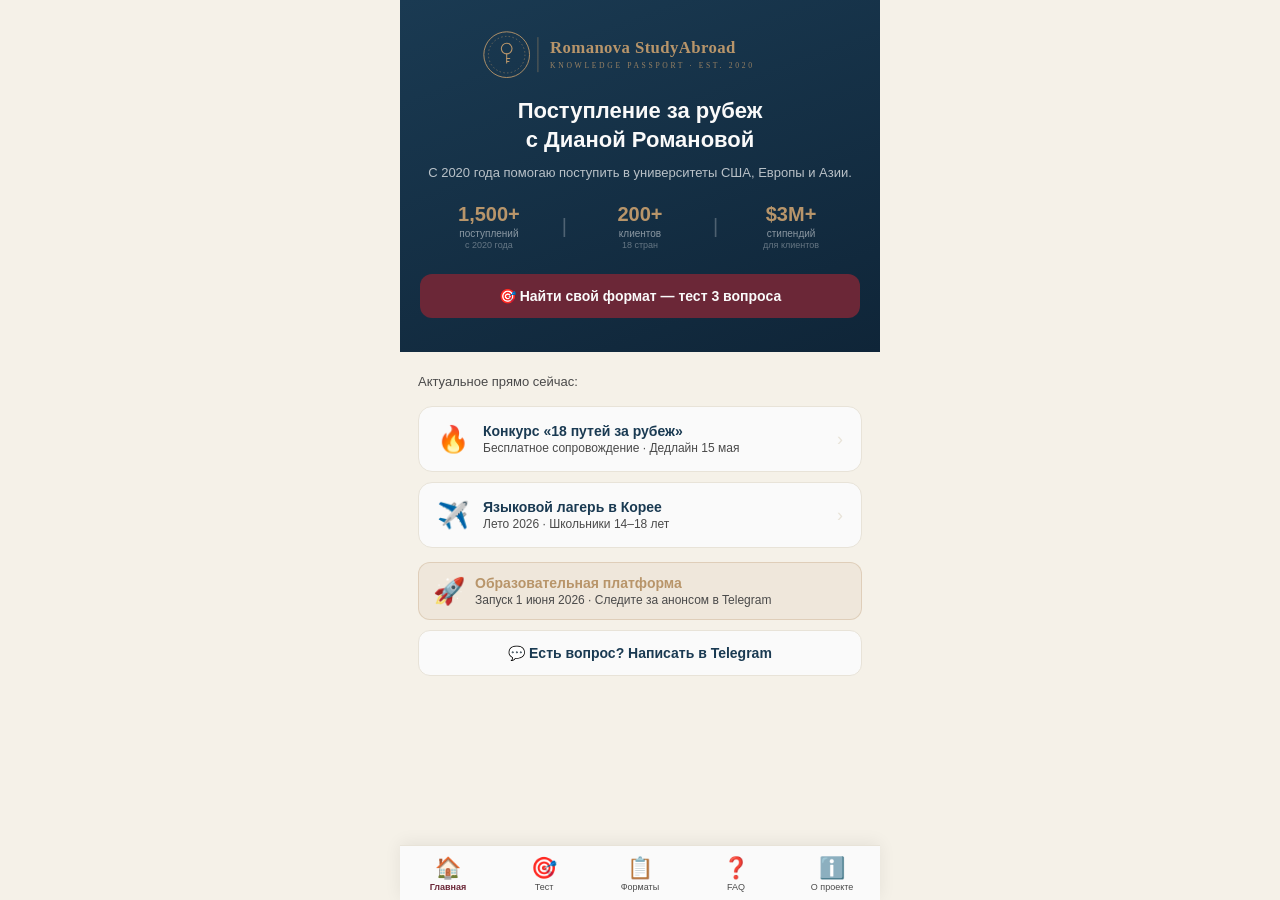
==== commit 8243c957: "index.html" ====
--- a/index.html
+++ b/index.html
@@ -28,12 +28,13 @@
   .hero-badge { display:inline-block; background:rgba(184,149,106,.2); border:1px solid var(--gold); color:var(--gold); font-size:10px; font-weight:700; letter-spacing:1.5px; text-transform:uppercase; padding:4px 12px; border-radius:20px; margin-bottom:14px; }
   .hero h1 { color:var(--white); font-size:22px; font-weight:800; line-height:1.3; margin-bottom:8px; }
   .hero-desc { color:rgba(255,255,255,.7); font-size:13px; line-height:1.6; margin-bottom:20px; }
-  .hero-stats { display:flex; justify-content:center; gap:0; margin-bottom:24px; }
+  .hero-stats { display:flex; justify-content:center; gap:0; margin-bottom:24px; align-items:center; }
+  .stat-divider { color:rgba(255,255,255,.25); font-size:20px; padding:0 4px; }
   .stat { text-align:center; flex:1; padding:0 8px; }
   .stat+.stat { border-left:1px solid rgba(255,255,255,.15); }
   .stat-num { color:var(--gold); font-size:20px; font-weight:800; display:block; }
-  .stat-label { color:rgba(255,255,255,.5); font-size:10px; margin-top:2px; }
-  .stat-context { color:rgba(255,255,255,.35); font-size:9px; }
+  .stat-label { color:rgba(255,255,255,.5); font-size:10px; margin-top:2px; display:block; }
+  .stat-context { color:rgba(255,255,255,.35); font-size:9px; display:block; margin-top:1px; }
 
   .btn { display:block; width:100%; padding:14px 18px; border-radius:12px; border:none; font-size:14px; font-weight:600; cursor:pointer; text-align:center; text-decoration:none; transition:all .15s; margin-bottom:10px; font-family:inherit; }
   .btn:active { transform:scale(.98); }
@@ -156,6 +157,15 @@
   .nav-item.active .nav-label { color:var(--burgundy); font-weight:700; }
 
   a.btn, a.format-card { display:block; }
+  .compact-links { display:flex; flex-direction:column; gap:0; border-radius:12px; overflow:hidden; border:1px solid var(--border); margin-bottom:14px; }
+  .compact-link { display:flex; align-items:center; gap:10px; padding:11px 14px; background:var(--white); text-decoration:none; color:inherit; border-bottom:1px solid var(--border); }
+  .compact-link:last-child { border-bottom:none; }
+  .compact-link.gold-row { background:rgba(184,149,106,.07); }
+  .compact-icon { font-size:20px; flex-shrink:0; width:28px; text-align:center; }
+  .compact-body { flex:1; }
+  .compact-title { font-size:13px; font-weight:600; color:var(--navy); }
+  .compact-desc { font-size:11px; color:var(--text2); margin-top:1px; }
+  .compact-arrow { color:var(--text2); font-size:16px; }
 </style>
 </head>
 <body>
@@ -163,13 +173,27 @@
 <!-- HOME -->
 <div class="screen active" id="s-home">
   <div class="hero">
-    <div class="hero-badge">Romanova Study Abroad</div>
+    <svg xmlns="http://www.w3.org/2000/svg" viewBox="0 0 420 70" style="max-width:320px;width:90%;margin-bottom:16px;display:block;margin-left:auto;margin-right:auto;">
+  <!-- Circle emblem -->
+  <circle cx="35" cy="35" r="30" fill="none" stroke="#B8956A" stroke-width="1.2"/>
+  <circle cx="35" cy="35" r="24" fill="none" stroke="#B8956A" stroke-width="0.6" stroke-dasharray="2,3"/>
+  <!-- Key icon -->
+  <circle cx="35" cy="27" r="7" fill="none" stroke="#B8956A" stroke-width="1.4"/>
+  <line x1="35" y1="34" x2="35" y2="46" stroke="#B8956A" stroke-width="1.4" stroke-linecap="round"/>
+  <line x1="35" y1="40" x2="39" y2="40" stroke="#B8956A" stroke-width="1.4" stroke-linecap="round"/>
+  <line x1="35" y1="44" x2="38" y2="44" stroke="#B8956A" stroke-width="1.4" stroke-linecap="round"/>
+  <!-- Small text around circle -->
+  <!-- Vertical divider -->
+  <line x1="76" y1="12" x2="76" y2="58" stroke="#B8956A" stroke-width="1" opacity="0.6"/>
+  <!-- Main title -->
+  <text x="92" y="33" font-family="Georgia,'Times New Roman',serif" font-size="22" font-weight="700" fill="#B8956A" letter-spacing="0.5">Romanova StudyAbroad</text>
+  <!-- Subtitle -->
+  <text x="92" y="52" font-family="Georgia,'Times New Roman',serif" font-size="10" fill="#B8956A" letter-spacing="3.5" opacity="0.8">KNOWLEDGE PASSPORT · EST. 2020</text>
+</svg>
     <h1>Поступление за рубеж<br>с Дианой Романовой</h1>
     <p class="hero-desc">С 2020 года помогаю поступить в университеты США, Европы и Азии.</p>
     <div class="hero-stats">
-      <div class="stat"><span class="stat-num">1,500+</span><span class="stat-label">поступлений</span><span class="stat-context">с 2020 года</span></div>
-      <div class="stat"><span class="stat-num">200+</span><span class="stat-label">клиентов</span><span class="stat-context">18 стран</span></div>
-      <div class="stat"><span class="stat-num">$3M+</span><span class="stat-label">стипендий</span><span class="stat-context">для клиентов</span></div>
+      <div class="stat"><span class="stat-num">1,500+</span><span class="stat-label">поступлений</span><span class="stat-context">с 2020 года</span></div><div class="stat-divider">|</div><div class="stat"><span class="stat-num">200+</span><span class="stat-label">клиентов</span><span class="stat-context">18 стран</span></div><div class="stat-divider">|</div><div class="stat"><span class="stat-num">$3M+</span><span class="stat-label">стипендий</span><span class="stat-context">для клиентов</span></div>
     </div>
     <button class="btn btn-primary" onclick="go('s-test-start');setNav('nav-test')">🎯 Найти свой формат — тест 3 вопроса</button>
   </div>
@@ -187,7 +211,14 @@
         <span class="quick-card-arrow">›</span>
       </div>
     </div>
-    <a href="https://t.me/romanova_studyabroad" target="_blank" class="btn btn-ghost" style="margin-top:6px" onclick="track('click','home_question_tg')">💬 Есть вопрос? Написать в Telegram</a>
+    <div class="quick-card gold no-click" style="margin-top:10px;background:rgba(184,149,106,.1);border:1px solid rgba(184,149,106,.3);border-radius:12px;padding:12px 14px;display:flex;align-items:center;gap:10px">
+      <span class="quick-card-icon">🚀</span>
+      <div class="quick-card-body">
+        <div class="quick-card-title" style="color:var(--gold)">Образовательная платформа</div>
+        <div class="quick-card-sub">Запуск 1 июня 2026 · Следите за анонсом в Telegram</div>
+      </div>
+    </div>
+    <a href="https://t.me/romanova_studyabroad" target="_blank" class="btn btn-ghost" style="margin-top:10px" onclick="track('click','home_question_tg')">💬 Есть вопрос? Написать в Telegram</a>
   </div>
 </div>
 
@@ -198,17 +229,11 @@
     <div class="section-accent green"></div>
     <div class="section-title">🆓 Бесплатные материалы</div>
     <div class="section-subtitle">Начните изучать тему прямо сейчас</div>
-    <a href="https://youtube.com/@RomanovaStudyAbroad" target="_blank" class="format-card" onclick="track('click','youtube')">
-      <span style="font-size:28px">📺</span><div class="format-card-body"><div class="format-card-title">YouTube канал</div><div class="format-card-desc">400+ видео: страны, стипендии, разборы документов</div></div><span class="format-card-arrow">›</span>
-    </a>
-    <a href="https://t.me/romanovastudyabroad" target="_blank" class="format-card" onclick="track('click','telegram_channel')">
-      <span style="font-size:28px">💬</span><div class="format-card-body"><div class="format-card-title">Telegram канал</div><div class="format-card-desc">3 поста в день Пн–Пт</div></div><span class="format-card-arrow">›</span>
-    </a>
-    <a href="https://romanova-studyabroad.com" target="_blank" class="format-card" onclick="track('click','website')">
-      <span style="font-size:28px">📚</span><div class="format-card-body"><div class="format-card-title">Сайт</div><div class="format-card-desc">Статьи, чек-листы, инструкции</div></div><span class="format-card-arrow">›</span>
-    </a>
-    <div class="format-card gold no-click">
-      <span style="font-size:28px">🚀</span><div class="format-card-body"><div class="format-card-title gold">Образовательная платформа</div><div class="format-card-desc">В разработке — план лето 2026. Следите за анонсом в Telegram!</div></div>
+    <div class="compact-links">
+      <a href="https://youtube.com/@RomanovaStudyAbroad" target="_blank" class="compact-link" onclick="track('click','youtube')"><span class="compact-icon">📺</span><div class="compact-body"><div class="compact-title">YouTube канал</div><div class="compact-desc">400+ видео: страны, стипендии, разборы документов</div></div><span class="compact-arrow">›</span></a>
+      <a href="https://t.me/romanovastudyabroad" target="_blank" class="compact-link" onclick="track('click','telegram_channel')"><span class="compact-icon">💬</span><div class="compact-body"><div class="compact-title">Telegram канал</div><div class="compact-desc">3 поста в день Пн–Пт</div></div><span class="compact-arrow">›</span></a>
+      <a href="https://romanova-studyabroad.com" target="_blank" class="compact-link" onclick="track('click','website')"><span class="compact-icon">📚</span><div class="compact-body"><div class="compact-title">Сайт</div><div class="compact-desc">Статьи, чек-листы, инструкции</div></div><span class="compact-arrow">›</span></a>
+      <div class="compact-link gold-row"><span class="compact-icon">🚀</span><div class="compact-body"><div class="compact-title" style="color:var(--gold)">Образовательная платформа</div><div class="compact-desc">В разработке — план лето 2026</div></div></div>
     </div>
     <div class="divider"></div>
     <button class="btn btn-primary" onclick="go('s-test-start');setNav('nav-test')">🎯 Подобрать формат работы</button>
@@ -303,10 +328,12 @@
     <div class="section-accent green"></div>
     <div class="section-title">🆓 Бесплатные материалы</div>
     <div class="section-subtitle">Начните изучать тему прямо сейчас — бесплатно</div>
-    <a href="https://youtube.com/@RomanovaStudyAbroad" target="_blank" class="format-card" onclick="track('click','youtube')"><span style="font-size:28px">📺</span><div class="format-card-body"><div class="format-card-title">YouTube канал</div><div class="format-card-desc">400+ видео: страны, стипендии, разборы</div></div><span class="format-card-arrow">›</span></a>
-    <a href="https://t.me/romanovastudyabroad" target="_blank" class="format-card" onclick="track('click','telegram_channel')"><span style="font-size:28px">💬</span><div class="format-card-body"><div class="format-card-title">Telegram канал</div><div class="format-card-desc">3 поста в день Пн–Пт</div></div><span class="format-card-arrow">›</span></a>
-    <a href="https://romanova-studyabroad.com" target="_blank" class="format-card" onclick="track('click','website')"><span style="font-size:28px">📚</span><div class="format-card-body"><div class="format-card-title">Сайт</div><div class="format-card-desc">Статьи, чек-листы, инструкции</div></div><span class="format-card-arrow">›</span></a>
-    <div class="format-card gold no-click"><span style="font-size:28px">🚀</span><div class="format-card-body"><div class="format-card-title gold">Образовательная платформа</div><div class="format-card-desc">В разработке — план лето 2026. Следите за анонсом в Telegram!</div></div></div>
+    <div class="compact-links">
+      <a href="https://youtube.com/@RomanovaStudyAbroad" target="_blank" class="compact-link" onclick="track('click','youtube')"><span class="compact-icon">📺</span><div class="compact-body"><div class="compact-title">YouTube канал</div><div class="compact-desc">400+ видео: страны, стипендии, разборы</div></div><span class="compact-arrow">›</span></a>
+      <a href="https://t.me/romanovastudyabroad" target="_blank" class="compact-link" onclick="track('click','telegram_channel')"><span class="compact-icon">💬</span><div class="compact-body"><div class="compact-title">Telegram канал</div><div class="compact-desc">3 поста в день Пн–Пт</div></div><span class="compact-arrow">›</span></a>
+      <a href="https://romanova-studyabroad.com" target="_blank" class="compact-link" onclick="track('click','website')"><span class="compact-icon">📚</span><div class="compact-body"><div class="compact-title">Сайт</div><div class="compact-desc">Статьи, чек-листы, инструкции</div></div><span class="compact-arrow">›</span></a>
+      <div class="compact-link gold-row"><span class="compact-icon">🚀</span><div class="compact-body"><div class="compact-title" style="color:var(--gold)">Образовательная платформа</div><div class="compact-desc">В разработке — план лето 2026</div></div></div>
+    </div>
     <div class="text-links"><button class="text-link" onclick="go('s-test-start');setNav('nav-test')">Не знаете, что выбрать? Пройдите тест →</button></div>
   </div>
 </div>
@@ -365,7 +392,7 @@
     <div class="divider"></div>
     <button class="btn btn-primary" onclick="go('s-application');appFormat='Менторское сопровождение (75,000₽/мес)';track('click','mentor_apply')">✉️ Оставить заявку</button>
     <a href="https://romanova-studyabroad.com/mentor" target="_blank" class="btn btn-ghost" onclick="track('click','mentor_site')">📋 Подробнее на сайте</a>
-    <div class="text-links"><button class="text-link" onclick="go('s-format-razbor')">Не уверены? Начните с разбора профиля (подробнее)</button></div>
+    <div class="text-links"><button class="text-link" onclick="go('s-format-razbor')">Не уверены? Начните с разбора профиля</button></div>
   </div>
 </div>
 
@@ -400,7 +427,7 @@
     </ul>
     <button class="btn btn-gold" onclick="go('s-application');appFormat='Индивидуальное сопровождение';track('click','individual_apply')">✉️ Оставить заявку</button>
     <a href="https://romanova-studyabroad.com/individual" target="_blank" class="btn btn-ghost" onclick="track('click','individual_site')">📋 Подробнее на сайте</a>
-    <div class="text-links"><button class="text-link" onclick="go('s-format-razbor')">Начать с разбора профиля (подробнее)</button></div>
+    <div class="text-links"><button class="text-link" onclick="go('s-format-razbor')">Не уверены? Начните с разбора профиля</button></div>
   </div>
 </div>
 
@@ -611,9 +638,11 @@
       <div class="stat-card"><span class="stat-card-num">1,500+</span><div class="stat-card-label">поступлений</div></div>
     </div>
     <div class="highlight green"><p>Я не делаю за вас (если вы не хотите). Я показываю КАК делать самостоятельно. А если нужна помощь — я рядом.</p></div>
-    <a href="https://romanova-studyabroad.com/" target="_blank" class="format-card" style="margin-bottom:10px" onclick="track('click','about_site')"><span style="font-size:24px">🌐</span><div class="format-card-body"><div class="format-card-title">Сайт</div><div class="format-card-desc">romanova-studyabroad.com</div></div><span class="format-card-arrow">›</span></a>
-    <a href="https://www.youtube.com/@Romanova_StudyAbroad" target="_blank" class="format-card" style="margin-bottom:10px" onclick="track('click','about_youtube')"><span style="font-size:24px">📺</span><div class="format-card-body"><div class="format-card-title">YouTube</div><div class="format-card-desc">@Romanova_StudyAbroad</div></div><span class="format-card-arrow">›</span></a>
-    <a href="https://t.me/romanovastudyabroad" target="_blank" class="format-card" onclick="track('click','about_tg')"><span style="font-size:24px">💬</span><div class="format-card-body"><div class="format-card-title">Telegram канал</div><div class="format-card-desc">@romanovastudyabroad</div></div><span class="format-card-arrow">›</span></a>
+    <div class="compact-links">
+      <a href="https://romanova-studyabroad.com/" target="_blank" class="compact-link" onclick="track('click','about_site')"><span class="compact-icon">🌐</span><div class="compact-body"><div class="compact-title">Сайт</div><div class="compact-desc">romanova-studyabroad.com</div></div><span class="compact-arrow">›</span></a>
+      <a href="https://www.youtube.com/@Romanova_StudyAbroad" target="_blank" class="compact-link" onclick="track('click','about_youtube')"><span class="compact-icon">📺</span><div class="compact-body"><div class="compact-title">YouTube</div><div class="compact-desc">@Romanova_StudyAbroad</div></div><span class="compact-arrow">›</span></a>
+      <a href="https://t.me/romanovastudyabroad" target="_blank" class="compact-link" onclick="track('click','about_tg')"><span class="compact-icon">💬</span><div class="compact-body"><div class="compact-title">Telegram канал</div><div class="compact-desc">@romanovastudyabroad</div></div><span class="compact-arrow">›</span></a>
+    </div>
   </div>
 </div>
 
@@ -632,13 +661,13 @@
   var prevScreen = 's-home';
 
   // ====== ИНТЕГРАЦИИ ======
-  var TG_TOKEN = '8230063541:AAGnytUGDn0ytboYw-dBAIGB_KaDqIRg6BQ';
+  var _t = ['8230063541', 'AAEgjGiTsOGOQjkHKXuQIkc9A0RFdk2ROkg'].join(':');
   var TG_CHAT_ID = '6936145826';
   var SHEETS_URL = 'https://script.google.com/macros/s/AKfycbxWa43tPuDEZQBnxyJdJmMu-JYUsPCOg2uEdsj1XHBmDLHPvP_zGoXYRupPlfp3sp54Yw/exec';
 
   // Уведомление в Telegram — только при заявке
   function sendToTelegram(text) {
-    fetch('https://api.telegram.org/bot' + TG_TOKEN + '/sendMessage', {
+    fetch('https://api.telegram.org/bot' + _t + '/sendMessage', {
       method: 'POST',
       headers: {'Content-Type':'application/json'},
       body: JSON.stringify({chat_id: TG_CHAT_ID, text: text, parse_mode: 'HTML'})
@@ -767,26 +796,24 @@
   }
 
   function result1() {
-    return '<div class="detail-card" style="margin-top:0;border-radius:0 0 12px 12px;border-top:none"><div class="card-label">С чего начать прямо сейчас</div><div class="card-desc">YouTube · Telegram · Сайт — всё бесплатно и доступно сразу</div></div>'+
-      '<div class="detail-card gold"><div class="card-label gold">🚀 Платформа в разработке</div><div class="card-desc">Подпишитесь на Telegram, чтобы первой узнать о запуске (план лето 2026)</div></div>'+
-      '<a href="https://t.me/romanovastudyabroad" target="_blank" class="btn btn-secondary">💬 Подписаться на Telegram</a>'+
-      '<a href="https://www.youtube.com/@Romanova_StudyAbroad" target="_blank" class="btn btn-ghost">📺 YouTube канал</a>'+
+    return '<div class="detail-card" style="margin-top:0;border-radius:0 0 12px 12px;border-top:none">'+'<div style="display:flex;align-items:center;gap:10px;padding:10px 0;border-bottom:1px solid #e8e3d8">'+'<span style="font-size:22px">📺</span><div><div style="font-size:13px;font-weight:700;color:#1A3A52">YouTube</div><div style="font-size:12px;color:#666">400+ видео о поступлении в США, Европу и Азию</div></div></div>'+'<div style="display:flex;align-items:center;gap:10px;padding:10px 0;border-bottom:1px solid #e8e3d8">'+'<span style="font-size:22px">💬</span><div><div style="font-size:13px;font-weight:700;color:#1A3A52">Telegram</div><div style="font-size:12px;color:#666">Ежедневные посты с кейсами и стратегиями</div></div></div>'+'<div style="display:flex;align-items:center;gap:10px;padding:10px 0">'+'<span style="font-size:22px">📚</span><div><div style="font-size:13px;font-weight:700;color:#1A3A52">Сайт</div><div style="font-size:12px;color:#666">Статьи, чек-листы, инструкции</div></div></div>'+'</div>'+
+      '<div class="detail-card gold"><div class="card-label gold">🚀 Платформа в разработке</div><div class="card-desc">Подпишитесь на Telegram, чтобы первыми узнать о запуске (план лето 2026)</div></div>'+
+      '<button class="btn btn-primary" onclick="go(\'s-format-free\')">🆓 Перейти к бесплатным материалам</button>'+
       '<div class="text-links"><button class="text-link" onclick="go(\'s-question\')">Есть вопрос? Написать Диане</button></div>';
   }
 
   function result2() {
-    return '<div class="detail-card" style="margin-top:0;border-radius:0 0 12px 12px;border-top:none"><div class="card-label">Бесплатный старт</div><div class="card-desc">Видео по странам на YouTube · Ежедневные посты в Telegram с кейсами и стратегиями</div></div>'+
+    return '<div class="detail-card" style="margin-top:0;border-radius:0 0 12px 12px;border-top:none">'+'<div style="display:flex;align-items:center;gap:10px;padding:10px 0;border-bottom:1px solid #e8e3d8">'+'<span style="font-size:22px">📺</span><div><div style="font-size:13px;font-weight:700;color:#1A3A52">YouTube</div><div style="font-size:12px;color:#666">400+ видео о поступлении в США, Европу и Азию</div></div></div>'+'<div style="display:flex;align-items:center;gap:10px;padding:10px 0;border-bottom:1px solid #e8e3d8">'+'<span style="font-size:22px">💬</span><div><div style="font-size:13px;font-weight:700;color:#1A3A52">Telegram</div><div style="font-size:12px;color:#666">Ежедневные посты с кейсами и стратегиями</div></div></div>'+'<div style="display:flex;align-items:center;gap:10px;padding:10px 0">'+'<span style="font-size:22px">📚</span><div><div style="font-size:13px;font-weight:700;color:#1A3A52">Сайт</div><div style="font-size:12px;color:#666">Статьи, чек-листы, инструкции</div></div></div>'+'</div>'+
       '<div class="detail-card gold"><div class="card-label gold">🚀 Образовательная платформа</div><div class="card-desc">В разработке — пошаговые материалы по самостоятельному поступлению. Подпишитесь, чтобы не пропустить запуск (план лето 2026).</div></div>'+
-      '<a href="https://t.me/romanovastudyabroad" target="_blank" class="btn btn-secondary">💬 Подписаться на Telegram</a>'+
-      '<a href="https://www.youtube.com/@Romanova_StudyAbroad" target="_blank" class="btn btn-ghost">📺 YouTube по странам</a>'+
+      '<button class="btn btn-primary" onclick="go(\'s-format-free\')">🆓 Перейти к бесплатным материалам</button>'+
       '<div class="text-links"><button class="text-link" onclick="go(\'s-question\')">Есть вопрос? Написать Диане</button></div>';
   }
 
   function result3() {
     return '<div class="detail-card featured" style="margin-top:0;border-radius:0 0 12px 12px;border-top:none"><div class="card-label">🎯 Разбор профиля</div><div class="card-price">20,000₽ · 90 минут</div><div class="card-desc">Анализ профиля, оценка шансов, стратегия и план на 6–12 месяцев. 1,500+ поступлений.<br><br>💡 Если после разбора решим работать вместе — стоимость засчитывается в сопровождение.</div></div>'+
-      '<div class="detail-card"><div class="card-label">Пока готовитесь</div><div class="card-desc">YouTube и Telegram — 400+ видео и ежедневные посты по стратегии поступления</div></div>'+
+      '<div class="detail-card"><div style="font-size:28px;margin-bottom:6px">🆓</div><div class="card-label">Бесплатные материалы</div><div class="card-desc" style="margin-top:6px"><b>YouTube</b> — 400+ видео о поступлении в США, Европу и Азию<br><b>Telegram</b> — ежедневные посты с кейсами и стратегиями<br><b>Сайт</b> — статьи, чек-листы, инструкции</div></div>'+
       '<button class="btn btn-primary" onclick="go(\'s-format-razbor\')">🎯 Подробнее о разборе</button>'+
-      '<a href="https://t.me/romanovastudyabroad" target="_blank" class="btn btn-ghost">💬 Telegram канал</a>'+
+      '<button class="btn btn-ghost" onclick="go(\'s-format-free\')">🆓 Бесплатные материалы</button>'+
       '<div class="text-links"><button class="text-link" onclick="go(\'s-question\')">Есть вопрос перед записью?</button></div>';
   }
 
@@ -801,11 +828,10 @@
   function result5() {
     return '<div class="detail-card" style="margin-top:0;border-radius:0 0 12px 12px;border-top:none"><div class="card-label">🤝 Менторское ⭐</div><div class="card-price">75,000₽/мес</div><div class="card-desc">Вы делаете, Диана контролирует · Регулярная поддержка от 2 месяцев</div></div>'+
       '<div class="detail-card featured"><div class="card-label">⭐ Индивидуальное Starter</div><div class="card-price">150,000₽</div><div class="card-desc">Подача на 1–2 программы · Диана делает всё за вас</div></div>'+
-      '<button class="btn btn-primary" onclick="go(\'s-application\');appFormat=\'\'">✉️ Оставить заявку</button>'+
+      '<button class="btn btn-primary" onclick="go(\'s-application\');appFormat=\'\'" >✉️ Оставить заявку</button>'+
       '<button class="btn btn-ghost" onclick="go(\'s-format-mentor\')">🤝 Подробнее о менторском</button>'+
-      '<div class="text-links">'+
-      '<button class="text-link" onclick="go(\'s-format-individual\')">Подробнее об индивидуальном</button>'+
-      '<button class="text-link" onclick="go(\'s-question\')">Есть вопрос? Написать Диане</button></div>';
+      '<button class="btn btn-ghost" onclick="go(\'s-format-individual\')">⭐ Подробнее об индивидуальном</button>'+
+      '<div class="text-links"><button class="text-link" onclick="go(\'s-question\')">Есть вопрос? Написать Диане</button></div>';
   }
 
   function result6() {
@@ -815,7 +841,7 @@
       '<button class="btn btn-gold" onclick="go(\'s-application\');appFormat=\'Индивидуальное\'">✉️ Оставить заявку</button>'+
       '<a href="https://romanova-studyabroad.com/individual" target="_blank" class="btn btn-ghost">📋 Подробнее на сайте</a>'+
       '<div class="text-links">'+
-      '<button class="text-link" onclick="go(\'s-format-razbor\')">Начать с разбора профиля (узнать подробнее)</button>'+
+      '<button class="text-link" onclick="go(\'s-format-razbor\')">Не уверены? Начните с разбора профиля</button>'+
       '<button class="text-link" onclick="go(\'s-question\')">Есть вопрос? Написать Диане</button></div>';
   }
 
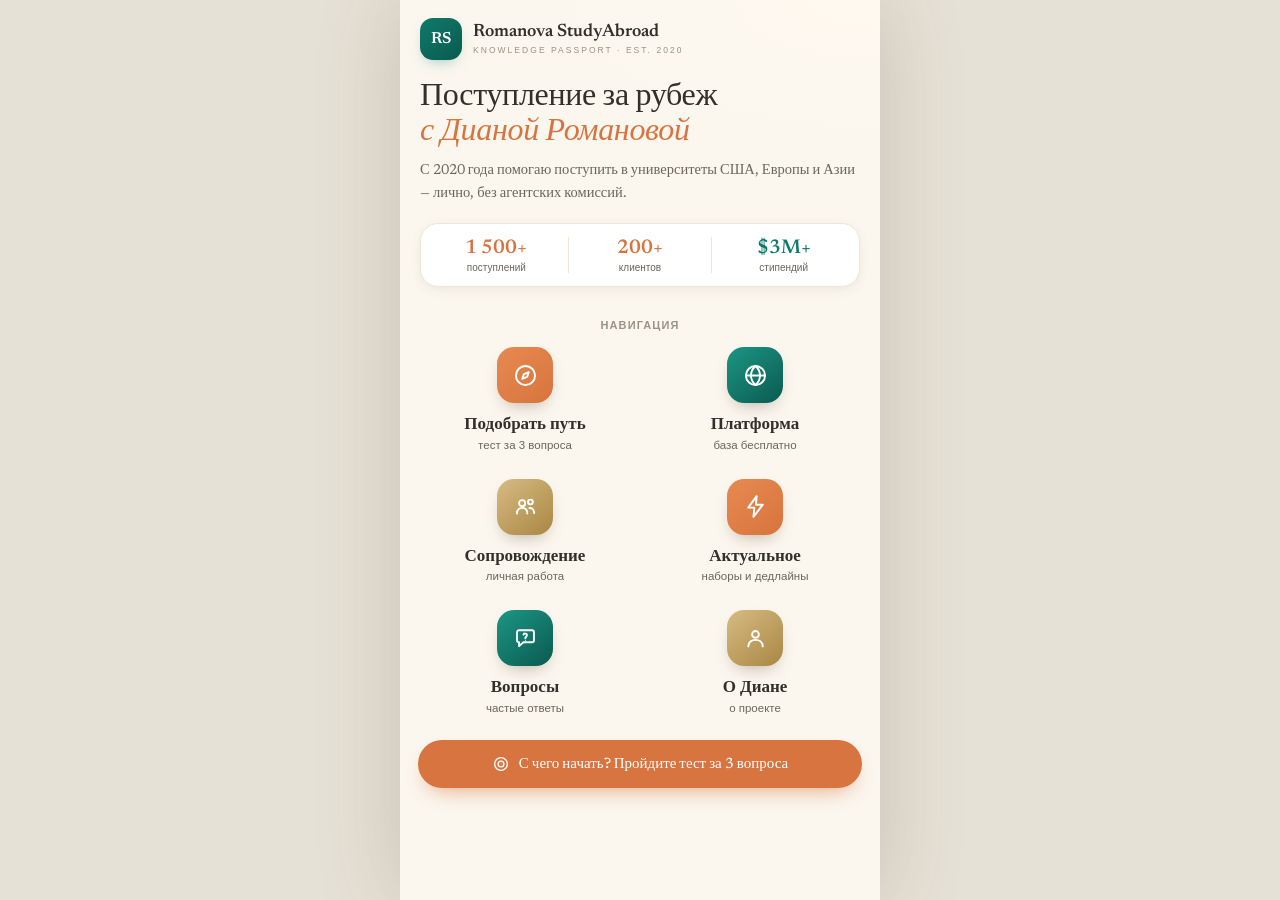
==== commit 0a7cd2c3: "Add files via upload" ====
--- a/index.html
+++ b/index.html
@@ -2,867 +2,689 @@
 <html lang="ru">
 <head>
 <meta charset="UTF-8">
-<meta name="viewport" content="width=device-width, initial-scale=1.0, maximum-scale=1.0">
-<title>Romanova Study Abroad</title>
+<meta name="viewport" content="width=device-width, initial-scale=1.0, maximum-scale=1.0, viewport-fit=cover">
+<meta name="theme-color" content="#FBF7EF">
+<title>Romanova StudyAbroad</title>
+<link rel="preconnect" href="https://fonts.googleapis.com">
+<link rel="preconnect" href="https://fonts.gstatic.com" crossorigin>
+<link href="https://fonts.googleapis.com/css2?family=Newsreader:ital,opsz,wght@0,6..72,400;0,6..72,500;0,6..72,600;1,6..72,400;1,6..72,500;1,6..72,600&display=swap" rel="stylesheet">
 <style>
   :root {
-    --bg: #F5F1E8; --bg2: #E8E3D8;
-    --navy: #1A3A52; --green: #2C5530;
-    --burgundy: #6B2737; --burgundy-dark: #4A1A25;
-    --green-dark: #1E3A21; --gold: #B8956A; --gold-dark: #9A7A56;
-    --text: #2C2C2C; --text2: #4A4A4A; --white: #FAFAFA;
+    /* «Светлый» — terracotta lead + emerald, on cream */
+    --bg: #FBF7EF; --bg2: #F0E7D5; --page-bg: #E6E1D6;
+    --navy: #33302A;
+    --green: #0F7A6B; --green-dark: #0A5A4F;
+    --burgundy: #D8743F; --burgundy-dark: #C25F2C;
+    --gold: #C9A86B; --gold-dark: #A98744;
+    --text: #33302A; --text2: #6B665C; --text3: #9A9384;
+    --white: #FFFFFF; --border: #EFE6D5;
+    --mint: #E8F0EC; --terra-tint: #FBEDE2; --gold-tint: #FBF3E3;
+    --sans: -apple-system,BlinkMacSystemFont,'Segoe UI',sans-serif;
+    --shadow: 0 12px 34px -18px rgba(74,46,20,.28);
+    --shadow-sm: 0 3px 12px rgba(74,46,20,.07);
   }
   * { margin:0; padding:0; box-sizing:border-box; -webkit-tap-highlight-color:transparent; }
-  body { font-family:-apple-system,BlinkMacSystemFont,'Segoe UI',sans-serif; background:var(--bg); color:var(--text); min-height:100vh; max-width:480px; margin:0 auto; overflow-x:hidden; }
-  .screen { display:none; min-height:100vh; padding-bottom:90px; animation:fadeIn 0.18s ease; }
+  html { background:var(--page-bg); }
+  body { font-family:"Newsreader",Georgia,'Times New Roman',serif; background:var(--bg); color:var(--text); min-height:100vh; max-width:480px; margin:0 auto; overflow-x:hidden; }
+  @media (min-width:520px){ body { box-shadow:0 0 80px rgba(74,46,20,.18); } }
+  .screen { display:none; min-height:100vh; padding-bottom:40px; animation:fadeIn .2s ease; }
   .screen.active { display:block; }
   @keyframes fadeIn { from{opacity:0;transform:translateY(6px)} to{opacity:1;transform:translateY(0)} }
 
-  .header { background:var(--navy); padding:0 8px; display:flex; align-items:center; justify-content:space-between; position:sticky; top:0; z-index:100; height:52px; }
-  .header-logo { font-size:14px; font-weight:700; color:var(--white); }
-  .back-btn { background:none; border:none; color:var(--white); font-size:26px; cursor:pointer; min-width:44px; min-height:44px; display:flex; align-items:center; justify-content:center; opacity:.9; }
-  .back-btn:active { opacity:.6; }
-  .header-spacer { width:44px; }
-
-  .hero { background:linear-gradient(160deg,var(--navy) 0%,#0f2538 100%); padding:28px 20px 24px; text-align:center; }
-  .hero-badge { display:inline-block; background:rgba(184,149,106,.2); border:1px solid var(--gold); color:var(--gold); font-size:10px; font-weight:700; letter-spacing:1.5px; text-transform:uppercase; padding:4px 12px; border-radius:20px; margin-bottom:14px; }
-  .hero h1 { color:var(--white); font-size:22px; font-weight:800; line-height:1.3; margin-bottom:8px; }
-  .hero-desc { color:rgba(255,255,255,.7); font-size:13px; line-height:1.6; margin-bottom:20px; }
-  .hero-stats { display:flex; justify-content:center; gap:0; margin-bottom:24px; align-items:center; }
-  .stat-divider { color:rgba(255,255,255,.25); font-size:20px; padding:0 4px; }
-  .stat { text-align:center; flex:1; padding:0 8px; }
-  .stat+.stat { border-left:1px solid rgba(255,255,255,.15); }
-  .stat-num { color:var(--gold); font-size:20px; font-weight:800; display:block; }
-  .stat-label { color:rgba(255,255,255,.5); font-size:10px; margin-top:2px; display:block; }
-  .stat-context { color:rgba(255,255,255,.35); font-size:9px; display:block; margin-top:1px; }
-
-  .btn { display:block; width:100%; padding:14px 18px; border-radius:12px; border:none; font-size:14px; font-weight:600; cursor:pointer; text-align:center; text-decoration:none; transition:all .15s; margin-bottom:10px; font-family:inherit; }
+  /* Header */
+  .header { background:rgba(251,247,239,.9); backdrop-filter:saturate(1.2) blur(8px); padding:8px 12px; display:flex; align-items:center; justify-content:space-between; position:sticky; top:0; z-index:100; min-height:56px; border-bottom:1px solid var(--border); }
+  .header-logo { font-size:16px; font-weight:600; color:var(--navy); }
+  .back-btn { background:var(--white); border:1px solid var(--border); border-radius:50%; color:var(--burgundy); cursor:pointer; width:40px; height:40px; display:flex; align-items:center; justify-content:center; transition:all .15s; box-shadow:0 3px 9px rgba(74,46,20,.15); }
+  .back-btn svg { display:block; }
+  .back-btn:active { background:var(--bg2); transform:scale(.94); }
+  .header-spacer { width:40px; }
+
+  /* Hero (home) */
+  .hero { background:radial-gradient(120% 80% at 100% 0,#FFF9EF 0,var(--bg) 60%); padding:18px 20px 8px; }
+  .brandbar { display:flex; align-items:center; gap:11px; margin-bottom:20px; }
+  .brand-dot { width:42px; height:42px; border-radius:13px; background:linear-gradient(140deg,var(--green),var(--green-dark)); color:#fff; display:flex; align-items:center; justify-content:center; font-size:16px; font-weight:600; box-shadow:0 6px 16px -8px rgba(15,122,107,.6); }
+  .brand-words b { display:block; font-size:18px; font-weight:600; color:var(--navy); line-height:1.05; }
+  .brand-words small { display:block; font-family:var(--sans); font-size:8.5px; letter-spacing:.24em; text-transform:uppercase; color:var(--text3); margin-top:3px; }
+  .hero h1 { color:var(--navy); font-size:32px; font-weight:500; line-height:1.08; letter-spacing:-.01em; margin-bottom:11px; text-wrap:balance; }
+  .hero h1 em { font-style:italic; color:var(--burgundy); }
+  .hero-desc { color:var(--text2); font-size:14.5px; line-height:1.55; margin-bottom:18px; }
+  .hero-stats { display:flex; align-items:stretch; background:var(--white); border:1px solid var(--border); border-radius:18px; padding:13px 4px; box-shadow:var(--shadow-sm); }
+  .stat { text-align:center; flex:1; padding:0 4px; }
+  .stat:not(:first-child) { border-left:1px solid var(--border); }
+  .stat-num { color:var(--burgundy); font-size:20px; font-weight:600; display:block; line-height:1.1; }
+  .stat:last-child .stat-num { color:var(--green); }
+  .stat-label { color:var(--text2); font-family:var(--sans); font-size:10px; margin-top:3px; display:block; }
+
+  /* Springboard grid */
+  .content { padding:20px 18px; }
+  .grid-label { font-family:var(--sans); font-size:11px; font-weight:600; letter-spacing:.1em; text-transform:uppercase; color:var(--text3); text-align:center; margin:4px 2px 14px; }
+  .grid { display:grid; grid-template-columns:1fr 1fr; gap:24px 16px; margin:6px 0 24px; }
+  .tile { background:none; border:none; box-shadow:none; padding:2px; cursor:pointer; transition:transform .15s; display:flex; flex-direction:column; gap:13px; text-align:center; font-family:inherit; align-items:center; }
+  .tile:active { transform:scale(.95); }
+  .tile-ico { width:56px; height:56px; border-radius:17px; display:flex; align-items:center; justify-content:center; color:#fff; background:linear-gradient(140deg,#E68A50,var(--burgundy)); box-shadow:0 8px 18px -8px rgba(74,46,20,.4); transition:box-shadow .15s, transform .15s; }
+  .tile:active .tile-ico { box-shadow:var(--shadow); }
+  .tile-ico svg { width:27px; height:27px; display:block; }
+  .tile-ico.mint { background:linear-gradient(140deg,#1C9684,var(--green-dark)); }
+  .tile-ico.gold { background:linear-gradient(140deg,#D7BB83,var(--gold-dark)); }
+  .tile-body { display:block; }
+  .tile-title { display:block; font-size:17px; font-weight:600; color:var(--navy); line-height:1.15; }
+  .tile-sub { display:block; font-family:var(--sans); font-size:11.5px; color:var(--text2); margin-top:3px; }
+
+  /* Buttons */
+  .btn { display:flex; align-items:center; justify-content:center; gap:9px; width:100%; padding:15px 20px; border-radius:999px; border:none; font-size:15px; font-weight:500; cursor:pointer; text-align:center; text-decoration:none; transition:all .15s; margin-bottom:10px; font-family:inherit; }
+  .btn-i { width:18px; height:18px; flex-shrink:0; }
+  .r-emblem { width:46px; height:46px; border-radius:14px; background:rgba(255,255,255,.18); display:flex; align-items:center; justify-content:center; margin-bottom:14px; }
+  .r-emblem svg { display:block; width:24px; height:24px; }
   .btn:active { transform:scale(.98); }
-  .btn-primary { background:var(--burgundy); color:var(--white); }
+  .btn-primary { background:var(--burgundy); color:#fff; box-shadow:0 10px 22px -10px rgba(216,116,63,.7); }
   .btn-primary:active { background:var(--burgundy-dark); }
-  .btn-secondary { background:var(--green); color:var(--white); }
+  .btn-secondary { background:var(--green); color:#fff; box-shadow:0 10px 22px -10px rgba(15,122,107,.6); }
   .btn-secondary:active { background:var(--green-dark); }
-  .btn-ghost { background:var(--white); color:var(--navy); border:1.5px solid var(--bg2); }
+  .btn-ghost { background:var(--white); color:var(--navy); border:1px solid var(--border); box-shadow:var(--shadow-sm); }
   .btn-ghost:active { background:var(--bg2); }
-  .btn-gold { background:var(--gold); color:var(--white); }
-  .btn-gold:active { background:var(--gold-dark); }
 
   .text-links { margin-top:6px; }
-  .text-link { display:block; text-align:center; color:var(--text2); font-size:13px; padding:10px 0; cursor:pointer; text-decoration:underline; text-decoration-color:var(--bg2); text-underline-offset:3px; transition:color .15s; border:none; background:none; width:100%; font-family:inherit; }
-  .text-link:active { color:var(--navy); }
-
-  .content { padding:20px 18px; }
-  .section-title { color:var(--navy); font-size:19px; font-weight:800; margin-bottom:6px; line-height:1.3; }
-  .section-subtitle { color:var(--text2); font-size:13px; margin-bottom:20px; line-height:1.55; }
-  .section-accent { height:4px; border-radius:2px; margin-bottom:20px; background:linear-gradient(90deg,var(--burgundy),var(--gold)); }
-  .section-accent.green { background:linear-gradient(90deg,var(--green),var(--gold)); }
-  .section-accent.navy { background:linear-gradient(90deg,var(--navy),var(--green)); }
-
-  .quick-links { display:flex; flex-direction:column; gap:10px; margin-bottom:14px; }
-  .quick-card { background:var(--white); border:1.5px solid var(--bg2); border-radius:14px; padding:16px 18px; cursor:pointer; display:flex; align-items:center; gap:14px; transition:all .15s; }
-  .quick-card:active { border-color:var(--navy); background:var(--bg2); }
-  .quick-card-icon { font-size:26px; flex-shrink:0; }
-  .quick-card-body { flex:1; }
-  .quick-card-title { font-size:14px; font-weight:700; color:var(--navy); }
-  .quick-card-sub { font-size:12px; color:var(--text2); margin-top:2px; }
-  .quick-card-arrow { color:var(--bg2); font-size:18px; flex-shrink:0; }
-
-  .format-card { background:var(--white); border:1.5px solid var(--bg2); border-radius:14px; padding:16px 18px; margin-bottom:10px; cursor:pointer; display:flex; align-items:center; gap:12px; transition:all .15s; text-decoration:none; color:inherit; }
-  .format-card:active { border-color:var(--navy); background:var(--bg2); }
-  .format-card.featured { border-color:var(--burgundy); }
-  .format-card.gold { border-color:var(--gold); }
-  .format-card.no-click { cursor:default; }
-  .format-card.no-click:active { border-color:var(--bg2); background:var(--white); }
-  .format-card-body { flex:1; }
-  .format-card-title { font-size:13px; font-weight:700; color:var(--green); margin-bottom:2px; }
-  .format-card-title.gold { color:var(--gold); }
-  .format-card-price { font-size:17px; font-weight:800; color:var(--navy); }
-  .format-card-desc { font-size:12px; color:var(--text2); margin-top:3px; line-height:1.4; }
-  .format-card-arrow { color:var(--bg2); font-size:18px; flex-shrink:0; }
-  .format-card.featured .format-card-arrow { color:var(--burgundy); }
-  .format-card.gold .format-card-arrow { color:var(--gold); }
-
-  .detail-card { background:var(--white); border:1.5px solid var(--bg2); border-radius:12px; padding:16px 18px; margin-bottom:12px; }
-  .detail-card.featured { border-color:var(--burgundy); }
-  .detail-card.gold { border-color:var(--gold); }
-  .card-label { font-size:11px; font-weight:700; letter-spacing:.8px; text-transform:uppercase; color:var(--green); margin-bottom:6px; }
-  .card-label.gold { color:var(--gold); }
-  .card-price { font-size:20px; font-weight:800; color:var(--navy); margin-bottom:4px; }
-  .card-desc { font-size:13px; color:var(--text2); line-height:1.55; }
-
-  .features { list-style:none; margin:10px 0; }
-  .features li { font-size:13px; color:var(--text); padding:5px 0; display:flex; gap:8px; line-height:1.4; border-bottom:1px solid var(--bg2); }
-  .features li:last-child { border-bottom:none; }
-  .features li::before { content:"✓"; color:var(--green); font-weight:800; flex-shrink:0; }
-
-  .divider { height:1px; background:var(--bg2); margin:18px 0; }
-  .highlight { background:var(--bg2); border-left:3px solid var(--burgundy); border-radius:0 10px 10px 0; padding:12px 14px; margin-bottom:16px; }
-  .highlight p { font-size:13px; color:var(--text); line-height:1.55; }
-  .highlight.green { border-color:var(--green); }
-  .highlight.gold { border-color:var(--gold); }
-
-  .test-progress-wrap { margin-bottom:24px; }
-  .test-step-label { font-size:12px; color:var(--text2); text-transform:uppercase; letter-spacing:.8px; margin-bottom:8px; font-weight:600; }
-  .test-progress { display:flex; gap:6px; }
-  .progress-bar { flex:1; height:8px; background:var(--bg2); border-radius:4px; transition:background .3s; }
+  .text-link { display:block; text-align:center; color:var(--text2); font-size:13.5px; padding:11px 0; cursor:pointer; text-decoration:underline; text-decoration-color:var(--bg2); text-underline-offset:3px; transition:color .15s; border:none; background:none; width:100%; font-family:inherit; }
+  .text-link:active { color:var(--burgundy); }
+
+  /* Sections */
+  .section-title { color:var(--navy); font-size:25px; font-weight:600; margin-bottom:7px; line-height:1.15; letter-spacing:-.01em; display:flex; align-items:center; gap:13px; }
+  .tile-i { flex-shrink:0; width:44px; height:44px; border-radius:13px; display:flex; align-items:center; justify-content:center; color:#fff; box-shadow:0 7px 16px -7px rgba(74,46,20,.42); }
+  .tile-i svg { display:block; width:22px; height:22px; }
+  .tile-i.terra { background:linear-gradient(140deg,#E68A50,#D8743F); }
+  .tile-i.emer { background:linear-gradient(140deg,#1C9684,#0A5A4F); }
+  .tile-i.gold { background:linear-gradient(140deg,#D7BB83,#A98744); }
+  .tile-i.lg { width:54px; height:54px; border-radius:16px; }
+  .tile-i.lg svg { width:27px; height:27px; }
+  .xtitle .tile-i { width:38px; height:38px; border-radius:11px; }
+  .xtitle .tile-i svg { width:19px; height:19px; }
+  .section-subtitle { color:var(--text2); font-size:14px; margin-bottom:22px; line-height:1.55; }
+  .section-accent { width:46px; height:4px; border-radius:999px; margin-bottom:18px; background:var(--burgundy); }
+  .section-accent.green { background:var(--green); }
+  .section-accent.gold { background:var(--gold); }
+
+  /* Cards */
+  .detail-card { background:var(--white); border:1px solid var(--border); border-radius:18px; padding:17px 18px; margin-bottom:12px; box-shadow:var(--shadow-sm); }
+  .detail-card.featured { border-color:rgba(216,116,63,.45); box-shadow:0 12px 30px -18px rgba(216,116,63,.45); }
+  .detail-card.gold { border-color:rgba(201,168,107,.55); }
+  .card-label { font-family:var(--sans); font-size:11px; font-weight:700; letter-spacing:.07em; text-transform:uppercase; color:var(--green); margin-bottom:7px; }
+  .card-label.terra { color:var(--burgundy); }
+  .card-label.gold { color:var(--gold-dark); }
+  .card-price { font-size:23px; font-weight:600; color:var(--navy); margin-bottom:4px; line-height:1.1; }
+  .card-price .per { font-size:14px; color:var(--text2); font-weight:400; }
+  .card-desc { font-size:13.5px; color:var(--text2); line-height:1.55; }
+  .card-desc b { color:var(--text); font-weight:600; }
+
+  /* Feature list (platform) */
+  .feat { display:flex; gap:12px; padding:11px 0; border-bottom:1px solid var(--border); align-items:flex-start; }
+  .feat:last-child { border-bottom:none; padding-bottom:2px; }
+  .feat:first-child { padding-top:2px; }
+  .feat .fe { font-size:20px; flex-shrink:0; line-height:1.3; }
+  .feat-b { font-size:14.5px; font-weight:600; color:var(--navy); line-height:1.25; }
+  .feat-s { font-family:var(--sans); font-size:12px; color:var(--text2); margin-top:2px; line-height:1.4; }
+  .fe-ico, .yt-ico { flex-shrink:0; width:36px; height:36px; border-radius:11px; display:flex; align-items:center; justify-content:center; }
+  .fe-ico svg { display:block; width:19px; height:19px; }
+  .fe-ico.emer { background:var(--mint); color:var(--green); }
+  .fe-ico.terra { background:var(--terra-tint); color:var(--burgundy); }
+  .fe-ico.gold { background:var(--gold-tint); color:var(--gold-dark); }
+
+  /* Plan / price rows */
+  .plan-rows { margin-top:12px; border-top:1px solid var(--border); }
+  .plan-row { display:flex; justify-content:space-between; align-items:center; padding:9px 0; border-bottom:1px solid var(--border); font-size:14px; color:var(--text); }
+  .plan-row:last-child { border-bottom:none; }
+  .plan-row .save { font-family:var(--sans); font-size:12px; font-weight:700; color:var(--green); }
+  .free-always { margin-top:12px; background:var(--mint); color:var(--green-dark); font-size:12.5px; font-family:var(--sans); font-weight:600; padding:9px 13px; border-radius:12px; }
+
+  /* Big counter */
+  .count-card { background:linear-gradient(150deg,#fff,#FFF6EC); border:1px solid var(--border); border-radius:18px; padding:22px 18px; text-align:center; margin-bottom:14px; box-shadow:var(--shadow-sm); }
+  .big-num { display:block; font-size:42px; font-weight:600; color:var(--burgundy); line-height:1; letter-spacing:-.02em; }
+  .count-sub { display:block; font-family:var(--sans); font-size:12.5px; color:var(--text2); margin-top:8px; }
+
+  /* Tiers (individual) */
+  .tier { display:flex; justify-content:space-between; align-items:baseline; gap:10px; padding:10px 0; border-bottom:1px solid var(--border); }
+  .tier:last-child { border-bottom:none; padding-bottom:0; }
+  .tier:first-child { padding-top:2px; }
+  .tier-name { font-family:var(--sans); font-size:12px; font-weight:700; letter-spacing:.04em; text-transform:uppercase; color:var(--text2); }
+  .tier-name b { color:var(--navy); }
+  .tier-price { font-size:16px; font-weight:600; color:var(--navy); white-space:nowrap; }
+  .tier-desc { font-family:var(--sans); font-size:11.5px; color:var(--text3); margin-top:1px; }
+
+  .divider { height:1px; background:var(--border); margin:18px 0; }
+  .highlight { background:var(--terra-tint); border-left:3px solid var(--burgundy); border-radius:0 14px 14px 0; padding:13px 15px; margin-bottom:14px; }
+  .highlight p { font-size:13.5px; color:var(--text); line-height:1.58; }
+  .highlight.green { background:var(--mint); border-color:var(--green); }
+  .highlight.gold { background:var(--gold-tint); border-color:var(--gold-dark); }
+
+  /* Test */
+  .test-step-label { font-family:var(--sans); font-size:11px; color:var(--text2); text-transform:uppercase; letter-spacing:.1em; margin-bottom:9px; font-weight:600; }
+  .test-progress { display:flex; gap:6px; margin-bottom:24px; }
+  .progress-bar { flex:1; height:7px; background:var(--bg2); border-radius:999px; transition:background .3s; }
   .progress-bar.active { background:var(--burgundy); }
   .progress-bar.done { background:var(--green); }
-  .test-question { color:var(--navy); font-size:19px; font-weight:800; margin-bottom:22px; line-height:1.4; }
-  .option-btn { display:block; width:100%; background:var(--white); border:1.5px solid var(--bg2); border-radius:12px; padding:14px 16px; margin-bottom:10px; font-size:14px; color:var(--text); text-align:left; cursor:pointer; transition:all .15s; font-family:inherit; font-weight:500; }
-  .option-btn:active { border-color:var(--burgundy); background:#fdf7f7; color:var(--burgundy); }
-
-  .result-hero { background:linear-gradient(160deg,var(--green) 0%,var(--navy) 100%); padding:24px 20px; }
-  .result-badge { display:inline-flex; align-items:center; gap:6px; background:rgba(255,255,255,.15); color:var(--white); font-size:11px; font-weight:700; padding:4px 12px; border-radius:20px; margin-bottom:12px; }
-  .result-title { color:var(--white); font-size:20px; font-weight:800; line-height:1.3; margin-bottom:8px; }
-  .result-context { color:rgba(255,255,255,.75); font-size:13px; line-height:1.6; }
-
-  .faq-item { border-bottom:1px solid var(--bg2); }
-  .faq-q { padding:15px 4px; font-size:14px; font-weight:600; color:var(--navy); cursor:pointer; display:flex; justify-content:space-between; align-items:center; gap:10px; }
-  .faq-q .arrow { transition:transform .25s; font-size:12px; color:var(--text2); flex-shrink:0; }
+  .test-question { color:var(--navy); font-size:24px; font-weight:600; margin-bottom:22px; line-height:1.25; letter-spacing:-.01em; }
+  .option-btn { display:flex; align-items:center; gap:12px; width:100%; background:var(--white); border:1px solid var(--border); border-radius:16px; padding:13px 15px; margin-bottom:11px; font-size:15px; color:var(--text); text-align:left; cursor:pointer; transition:all .15s; font-family:inherit; box-shadow:var(--shadow-sm); }
+  .option-btn:active { border-color:var(--burgundy); background:var(--terra-tint); color:var(--burgundy); }
+
+  /* Result */
+  .result-hero { background:linear-gradient(155deg,var(--green) 0%,#0A4A42 100%); padding:26px 20px; }
+  .result-hero.terra { background:linear-gradient(155deg,var(--burgundy) 0%,#A84E22 100%); }
+  .result-badge { display:inline-flex; align-items:center; gap:6px; font-family:var(--sans); background:rgba(255,255,255,.18); color:#fff; font-size:10.5px; font-weight:600; letter-spacing:.06em; text-transform:uppercase; padding:5px 12px; border-radius:999px; margin-bottom:13px; }
+  .result-title { color:#fff; font-size:26px; font-weight:600; line-height:1.16; margin-bottom:10px; letter-spacing:-.01em; }
+  .result-context { color:rgba(255,255,255,.85); font-size:14.5px; line-height:1.6; }
+
+  /* FAQ */
+  .faq-item { border-bottom:1px solid var(--border); }
+  .faq-q { padding:16px 4px; font-size:16px; font-weight:500; color:var(--navy); cursor:pointer; display:flex; justify-content:space-between; align-items:center; gap:10px; }
+  .faq-q .arrow { transition:transform .25s; font-size:11px; color:var(--burgundy); flex-shrink:0; }
   .faq-q.open .arrow { transform:rotate(180deg); }
-  .faq-a { display:none; padding:0 0 16px; font-size:13px; color:var(--text2); line-height:1.65; }
+  .faq-a { display:none; padding:0 0 16px; font-size:14px; color:var(--text2); line-height:1.7; }
   .faq-a.show { display:block; }
-  .faq-cta { display:inline-block; margin-top:10px; color:var(--burgundy); font-size:12px; font-weight:700; cursor:pointer; text-decoration:underline; border:none; background:none; font-family:inherit; padding:0; }
-
-  .path-card { background:var(--white); border:1.5px solid var(--bg2); border-radius:12px; padding:16px; margin-bottom:10px; }
-  .path-num { display:inline-block; background:var(--navy); color:var(--white); font-size:11px; font-weight:700; width:24px; height:24px; border-radius:50%; text-align:center; line-height:24px; margin-bottom:8px; }
-  .path-title { color:var(--navy); font-size:15px; font-weight:700; margin-bottom:3px; }
-  .path-sub { color:var(--text2); font-size:12px; line-height:1.4; }
-  .path-criteria { color:var(--text2); font-size:11px; margin-top:6px; padding-top:6px; border-top:1px solid var(--bg2); font-style:italic; }
-
-  .deadline { background:var(--burgundy); color:var(--white); font-size:13px; font-weight:700; padding:10px 16px; border-radius:10px; text-align:center; margin-bottom:18px; }
-
-  .form-field { margin-bottom:16px; }
-  .form-label { font-size:12px; font-weight:700; color:var(--navy); text-transform:uppercase; letter-spacing:.5px; margin-bottom:6px; display:block; }
-  .form-label span { color:var(--burgundy); }
-  .form-input { width:100%; padding:12px 14px; border:1.5px solid var(--bg2); border-radius:10px; font-size:14px; font-family:inherit; color:var(--text); background:var(--white); outline:none; transition:border-color .15s; }
-  .form-input:focus { border-color:var(--burgundy); }
-  .form-select { width:100%; padding:12px 14px; border:1.5px solid var(--bg2); border-radius:10px; font-size:14px; font-family:inherit; color:var(--text); background:var(--white); outline:none; appearance:none; background-image:url("data:image/svg+xml,%3Csvg xmlns='http://www.w3.org/2000/svg' width='12' height='8' viewBox='0 0 12 8'%3E%3Cpath fill='%234A4A4A' d='M6 8L0 0h12z'/%3E%3C/svg%3E"); background-repeat:no-repeat; background-position:right 14px center; }
-  .form-select:focus { border-color:var(--burgundy); }
-  .form-optional { font-size:10px; color:var(--text2); font-weight:400; text-transform:none; letter-spacing:0; margin-left:4px; }
-  .form-success { text-align:center; padding:30px 20px; }
-  .form-success-icon { font-size:48px; margin-bottom:16px; }
-  .form-success-title { color:var(--navy); font-size:20px; font-weight:800; margin-bottom:10px; }
-  .form-success-text { color:var(--text2); font-size:13px; line-height:1.6; }
-
-  .stats-row { display:flex; gap:8px; margin-bottom:14px; }
-  .stat-card { flex:1; background:var(--white); border:1.5px solid var(--bg2); border-radius:12px; padding:14px 10px; text-align:center; }
-  .stat-card-num { font-size:20px; font-weight:800; color:var(--navy); display:block; }
-  .stat-card-label { font-size:11px; color:var(--text2); margin-top:2px; }
-
-  .bottom-nav { position:fixed; bottom:0; left:50%; transform:translateX(-50%); width:100%; max-width:480px; background:var(--white); border-top:1px solid var(--bg2); display:flex; z-index:200; box-shadow:0 -2px 16px rgba(0,0,0,.07); }
-  .nav-item { flex:1; padding:10px 4px 8px; text-align:center; cursor:pointer; border:none; background:none; font-family:inherit; }
-  .nav-icon { font-size:21px; display:block; }
-  .nav-label { font-size:9px; color:var(--text2); display:block; margin-top:2px; font-weight:500; }
-  .nav-item.active .nav-label { color:var(--burgundy); font-weight:700; }
-
-  a.btn, a.format-card { display:block; }
-  .compact-links { display:flex; flex-direction:column; gap:0; border-radius:12px; overflow:hidden; border:1px solid var(--border); margin-bottom:14px; }
-  .compact-link { display:flex; align-items:center; gap:10px; padding:11px 14px; background:var(--white); text-decoration:none; color:inherit; border-bottom:1px solid var(--border); }
+  .faq-a .legal { font-size:12px; color:var(--text3); font-style:italic; }
+  .faq-cta { display:inline-block; margin-top:10px; color:var(--burgundy); font-size:13px; font-weight:600; cursor:pointer; text-decoration:underline; text-underline-offset:2px; border:none; background:none; font-family:inherit; padding:0; }
+  .ic-in { width:15px; height:15px; vertical-align:-2px; margin-right:5px; }
+
+  /* About */
+  .stats-row { display:flex; gap:10px; margin-bottom:14px; }
+  .stat-card { flex:1; background:var(--white); border:1px solid var(--border); border-radius:16px; padding:15px 8px; text-align:center; box-shadow:var(--shadow-sm); }
+  .stat-card-num { font-size:21px; font-weight:600; color:var(--burgundy); display:block; }
+  .stat-card-label { font-family:var(--sans); font-size:10.5px; color:var(--text2); margin-top:3px; }
+
+  .list-head { font-family:var(--sans); font-size:11px; font-weight:700; letter-spacing:.08em; text-transform:uppercase; color:var(--text3); margin:18px 2px 10px; }
+  .compact-links { display:flex; flex-direction:column; border-radius:18px; overflow:hidden; border:1px solid var(--border); margin-bottom:6px; box-shadow:var(--shadow-sm); }
+  .compact-link { display:flex; align-items:center; gap:12px; padding:14px 16px; background:var(--white); text-decoration:none; color:inherit; border-bottom:1px solid var(--border); transition:background .15s; cursor:pointer; }
   .compact-link:last-child { border-bottom:none; }
-  .compact-link.gold-row { background:rgba(184,149,106,.07); }
-  .compact-icon { font-size:20px; flex-shrink:0; width:28px; text-align:center; }
-  .compact-body { flex:1; }
-  .compact-title { font-size:13px; font-weight:600; color:var(--navy); }
-  .compact-desc { font-size:11px; color:var(--text2); margin-top:1px; }
-  .compact-arrow { color:var(--text2); font-size:16px; }
+  .compact-link:active { background:var(--bg); }
+  .compact-icon { font-size:19px; flex-shrink:0; width:28px; text-align:center; }
+  .compact-title { font-size:15px; font-weight:600; color:var(--navy); }
+  .compact-desc { font-family:var(--sans); font-size:12px; color:var(--text2); margin-top:1px; }
+  .compact-arrow { color:var(--burgundy); font-size:18px; margin-left:auto; }
+
+  /* Актуальное */
+  .annual { background:linear-gradient(160deg,#FFFDF8,#FBF3E3); border:1px solid rgba(201,168,107,.5); border-radius:20px; padding:22px 20px 20px; box-shadow:0 14px 34px -22px rgba(168,135,68,.55); text-align:center; }
+  .annual-badge { width:58px; height:58px; margin:0 auto 14px; border-radius:18px; background:linear-gradient(140deg,#D7BB83,var(--gold-dark)); display:flex; align-items:center; justify-content:center; font-size:30px; box-shadow:0 9px 20px -9px rgba(168,135,68,.7); }
+  .annual-label { font-family:var(--sans); font-size:11px; font-weight:700; letter-spacing:.1em; text-transform:uppercase; color:var(--gold-dark); margin-bottom:8px; }
+  .annual-title { font-size:21px; font-weight:600; color:var(--navy); line-height:1.2; margin-bottom:13px; text-wrap:balance; }
+  .annual-text { font-family:var(--sans); font-size:13.5px; color:var(--text2); line-height:1.6; margin-bottom:18px; text-align:left; }
+  .actual-card { display:block; background:var(--white); border:1px solid var(--border); border-radius:18px; padding:16px 17px; margin-bottom:12px; box-shadow:var(--shadow-sm); text-decoration:none; color:inherit; transition:all .15s; }
+  .actual-card:active { transform:scale(.99); box-shadow:var(--shadow); }
+  .actual-due { display:inline-block; white-space:nowrap; font-family:var(--sans); font-size:11px; font-weight:700; letter-spacing:.04em; color:var(--burgundy); background:var(--terra-tint); padding:4px 11px; border-radius:999px; margin-bottom:10px; }
+  .actual-title { font-size:18px; font-weight:600; color:var(--navy); line-height:1.2; margin-bottom:4px; }
+  .actual-desc { font-family:var(--sans); font-size:13px; color:var(--text2); line-height:1.5; }
+  .actual-go { display:inline-flex; align-items:center; gap:6px; margin-top:11px; font-family:var(--sans); font-size:13px; font-weight:600; color:var(--burgundy); }
+  /* Expandable format cards (Сопровождение) */
+  .xcard { background:var(--white); border:1px solid var(--border); border-radius:18px; box-shadow:var(--shadow-sm); margin-bottom:12px; overflow:hidden; }
+  .xcard.featured { border-color:rgba(216,116,63,.45); box-shadow:0 12px 30px -18px rgba(216,116,63,.4); }
+  .xcard.goldc { border-color:rgba(201,168,107,.55); }
+  .xhead { display:flex; align-items:flex-start; gap:12px; padding:16px 17px; cursor:pointer; }
+  .xhead-main { flex:1; min-width:0; }
+  .xtitle { font-size:18px; font-weight:600; color:var(--navy); line-height:1.2; margin-bottom:6px; display:flex; align-items:center; gap:11px; }
+  .xmeta { font-size:15px; font-weight:500; color:var(--navy); }
+  .xmeta .per { color:var(--text2); font-weight:400; font-size:13px; }
+  .xnote { font-family:var(--sans); font-size:12.5px; color:var(--text2); margin-top:5px; line-height:1.45; }
+  .xchev { flex-shrink:0; width:26px; height:26px; border-radius:50%; background:var(--bg2); color:var(--burgundy); display:flex; align-items:center; justify-content:center; font-size:10px; transition:transform .25s; margin-top:3px; }
+  .xcard.open .xchev { transform:rotate(180deg); }
+  .xbody { display:none; padding:0 17px 18px; }
+  .xcard.open .xbody { display:block; }
+  .xbody .xsub { font-family:var(--sans); font-size:13.5px; color:var(--text2); line-height:1.6; margin-bottom:16px; }
+  .xbody .lbl { font-family:var(--sans); font-size:11px; font-weight:700; letter-spacing:.08em; text-transform:uppercase; color:var(--green); margin:6px 0 11px; }
+  .xpersonal { background:var(--terra-tint); border-radius:14px; padding:13px 15px; margin:14px 0; }
+  .xpersonal p { font-size:13px; color:var(--text); line-height:1.6; }
+  .xpersonal p + p { margin-top:9px; }
+  .xpersonal .who { font-style:italic; color:var(--burgundy); font-weight:500; }
+  .xnote-line { font-family:var(--sans); font-size:12.5px; color:var(--text2); line-height:1.5; margin:13px 0 14px; }
+  .xlist { list-style:none; display:flex; flex-direction:column; gap:11px; margin:0 0 6px; padding:0; }
+  .xlist li { display:flex; gap:11px; align-items:flex-start; font-family:var(--sans); font-size:13.5px; color:var(--text); line-height:1.45; }
+  .xlist li::before { content:"✓"; flex:0 0 auto; width:20px; height:20px; border-radius:7px; background:var(--mint); color:var(--green); font-size:11px; font-weight:700; display:flex; align-items:center; justify-content:center; margin-top:1px; }
 </style>
 </head>
 <body>
 
-<!-- HOME -->
+<!-- ═══════════ HOME · SPRINGBOARD ═══════════ -->
 <div class="screen active" id="s-home">
   <div class="hero">
-    <svg xmlns="http://www.w3.org/2000/svg" viewBox="0 0 420 70" style="max-width:320px;width:90%;margin-bottom:16px;display:block;margin-left:auto;margin-right:auto;">
-  <!-- Circle emblem -->
-  <circle cx="35" cy="35" r="30" fill="none" stroke="#B8956A" stroke-width="1.2"/>
-  <circle cx="35" cy="35" r="24" fill="none" stroke="#B8956A" stroke-width="0.6" stroke-dasharray="2,3"/>
-  <!-- Key icon -->
-  <circle cx="35" cy="27" r="7" fill="none" stroke="#B8956A" stroke-width="1.4"/>
-  <line x1="35" y1="34" x2="35" y2="46" stroke="#B8956A" stroke-width="1.4" stroke-linecap="round"/>
-  <line x1="35" y1="40" x2="39" y2="40" stroke="#B8956A" stroke-width="1.4" stroke-linecap="round"/>
-  <line x1="35" y1="44" x2="38" y2="44" stroke="#B8956A" stroke-width="1.4" stroke-linecap="round"/>
-  <!-- Small text around circle -->
-  <!-- Vertical divider -->
-  <line x1="76" y1="12" x2="76" y2="58" stroke="#B8956A" stroke-width="1" opacity="0.6"/>
-  <!-- Main title -->
-  <text x="92" y="33" font-family="Georgia,'Times New Roman',serif" font-size="22" font-weight="700" fill="#B8956A" letter-spacing="0.5">Romanova StudyAbroad</text>
-  <!-- Subtitle -->
-  <text x="92" y="52" font-family="Georgia,'Times New Roman',serif" font-size="10" fill="#B8956A" letter-spacing="3.5" opacity="0.8">KNOWLEDGE PASSPORT · EST. 2020</text>
-</svg>
-    <h1>Поступление за рубеж<br>с Дианой Романовой</h1>
-    <p class="hero-desc">С 2020 года помогаю поступить в университеты США, Европы и Азии.</p>
+    <div class="brandbar">
+      <span class="brand-dot">RS</span>
+      <div class="brand-words"><b>Romanova StudyAbroad</b><small>Knowledge Passport · Est. 2020</small></div>
+    </div>
+    <h1>Поступление за рубеж <em>с Дианой Романовой</em></h1>
+    <p class="hero-desc">С 2020 года помогаю поступить в университеты США, Европы и Азии — лично, без агентских комиссий.</p>
     <div class="hero-stats">
-      <div class="stat"><span class="stat-num">1,500+</span><span class="stat-label">поступлений</span><span class="stat-context">с 2020 года</span></div><div class="stat-divider">|</div><div class="stat"><span class="stat-num">200+</span><span class="stat-label">клиентов</span><span class="stat-context">18 стран</span></div><div class="stat-divider">|</div><div class="stat"><span class="stat-num">$3M+</span><span class="stat-label">стипендий</span><span class="stat-context">для клиентов</span></div>
-    </div>
-    <button class="btn btn-primary" onclick="go('s-test-start');setNav('nav-test')">🎯 Найти свой формат — тест 3 вопроса</button>
-  </div>
-  <div class="content">
-    <div class="section-subtitle" style="margin-bottom:14px">Актуальное прямо сейчас:</div>
-    <div class="quick-links">
-      <div class="quick-card" onclick="go('s-competition');track('click','competition')">
-        <span class="quick-card-icon">🔥</span>
-        <div class="quick-card-body"><div class="quick-card-title">Конкурс «18 путей за рубеж»</div><div class="quick-card-sub">Бесплатное сопровождение · Дедлайн 15 мая</div></div>
-        <span class="quick-card-arrow">›</span>
-      </div>
-      <div class="quick-card" onclick="go('s-korea');track('click','korea')">
-        <span class="quick-card-icon">✈️</span>
-        <div class="quick-card-body"><div class="quick-card-title">Языковой лагерь в Корее</div><div class="quick-card-sub">Лето 2026 · Школьники 14–18 лет</div></div>
-        <span class="quick-card-arrow">›</span>
-      </div>
-    </div>
-    <div class="quick-card gold no-click" style="margin-top:10px;background:rgba(184,149,106,.1);border:1px solid rgba(184,149,106,.3);border-radius:12px;padding:12px 14px;display:flex;align-items:center;gap:10px">
-      <span class="quick-card-icon">🚀</span>
-      <div class="quick-card-body">
-        <div class="quick-card-title" style="color:var(--gold)">Образовательная платформа</div>
-        <div class="quick-card-sub">Запуск 1 июня 2026 · Следите за анонсом в Telegram</div>
-      </div>
-    </div>
-    <a href="https://t.me/romanova_studyabroad" target="_blank" class="btn btn-ghost" style="margin-top:10px" onclick="track('click','home_question_tg')">💬 Есть вопрос? Написать в Telegram</a>
-  </div>
-</div>
-
-<!-- FREE -->
-<div class="screen" id="s-free">
-  <div class="header"><button class="back-btn" onclick="go('s-formats')">‹</button><div class="header-logo">Бесплатные материалы</div><div class="header-spacer"></div></div>
-  <div class="content">
-    <div class="section-accent green"></div>
-    <div class="section-title">🆓 Бесплатные материалы</div>
-    <div class="section-subtitle">Начните изучать тему прямо сейчас</div>
-    <div class="compact-links">
-      <a href="https://youtube.com/@RomanovaStudyAbroad" target="_blank" class="compact-link" onclick="track('click','youtube')"><span class="compact-icon">📺</span><div class="compact-body"><div class="compact-title">YouTube канал</div><div class="compact-desc">400+ видео: страны, стипендии, разборы документов</div></div><span class="compact-arrow">›</span></a>
-      <a href="https://t.me/romanovastudyabroad" target="_blank" class="compact-link" onclick="track('click','telegram_channel')"><span class="compact-icon">💬</span><div class="compact-body"><div class="compact-title">Telegram канал</div><div class="compact-desc">3 поста в день Пн–Пт</div></div><span class="compact-arrow">›</span></a>
-      <a href="https://romanova-studyabroad.com" target="_blank" class="compact-link" onclick="track('click','website')"><span class="compact-icon">📚</span><div class="compact-body"><div class="compact-title">Сайт</div><div class="compact-desc">Статьи, чек-листы, инструкции</div></div><span class="compact-arrow">›</span></a>
-      <div class="compact-link gold-row"><span class="compact-icon">🚀</span><div class="compact-body"><div class="compact-title" style="color:var(--gold)">Образовательная платформа</div><div class="compact-desc">В разработке — план лето 2026</div></div></div>
-    </div>
-    <div class="divider"></div>
-    <button class="btn btn-primary" onclick="go('s-test-start');setNav('nav-test')">🎯 Подобрать формат работы</button>
-  </div>
-</div>
-
-<!-- TEST START -->
-<div class="screen" id="s-test-start">
-  <div class="header"><button class="back-btn" onclick="go('s-home');setNav('nav-home')">‹</button><div class="header-logo">Тест</div><div class="header-spacer"></div></div>
+      <div class="stat"><span class="stat-num">1 500+</span><span class="stat-label">поступлений</span></div>
+      <div class="stat"><span class="stat-num">200+</span><span class="stat-label">клиентов</span></div>
+      <div class="stat"><span class="stat-num">$3M+</span><span class="stat-label">стипендий</span></div>
+    </div>
+  </div>
+  <div class="content">
+    <div class="grid-label">Навигация</div>
+    <div class="grid">
+      <button class="tile" onclick="go('s-test')">
+        <span class="tile-ico"><svg viewBox="0 0 24 24" fill="none" stroke="currentColor" stroke-width="1.7" stroke-linecap="round" stroke-linejoin="round"><circle cx="12" cy="12" r="8.5"/><path d="M14.9 9.1 L10.6 10.7 L9.1 14.9 L13.4 13.3 Z"/></svg></span>
+        <span class="tile-body"><span class="tile-title">Подобрать путь</span><span class="tile-sub">тест за 3 вопроса</span></span>
+      </button>
+      <button class="tile" onclick="go('s-platform')">
+        <span class="tile-ico mint"><svg viewBox="0 0 24 24" fill="none" stroke="currentColor" stroke-width="1.7" stroke-linecap="round" stroke-linejoin="round"><circle cx="12" cy="12" r="8.5"/><path d="M3.5 12 H20.5"/><path d="M12 3.5 C14.8 6 16 9 16 12 C16 15 14.8 18 12 20.5 C9.2 18 8 15 8 12 C8 9 9.2 6 12 3.5 Z"/></svg></span>
+        <span class="tile-body"><span class="tile-title">Платформа</span><span class="tile-sub">база бесплатно</span></span>
+      </button>
+      <button class="tile" onclick="go('s-support')">
+        <span class="tile-ico gold"><svg viewBox="0 0 24 24" fill="none" stroke="currentColor" stroke-width="1.7" stroke-linecap="round" stroke-linejoin="round"><circle cx="9" cy="9" r="2.7"/><path d="M4.4 18.2 C4.4 14.6 6.6 13.2 9 13.2 C11.4 13.2 13.6 14.6 13.6 18.2"/><circle cx="16.4" cy="8" r="2.1"/><path d="M15.5 13.3 C17.8 13.2 19.7 14.6 19.7 17.8"/></svg></span>
+        <span class="tile-body"><span class="tile-title">Сопровождение</span><span class="tile-sub">личная работа</span></span>
+      </button>
+      <button class="tile" onclick="go('s-actual')">
+        <span class="tile-ico"><svg viewBox="0 0 24 24" fill="none" stroke="currentColor" stroke-width="1.7" stroke-linecap="round" stroke-linejoin="round"><path d="M13 2.8 L5.5 13 H11 L10.2 21.2 L18.5 10.4 H12.4 Z"/></svg></span>
+        <span class="tile-body"><span class="tile-title">Актуальное</span><span class="tile-sub">наборы и дедлайны</span></span>
+      </button>
+      <button class="tile" onclick="go('s-faq')">
+        <span class="tile-ico mint"><svg viewBox="0 0 24 24" fill="none" stroke="currentColor" stroke-width="1.7" stroke-linecap="round" stroke-linejoin="round"><path d="M4.5 6.2 C4.5 5.2 5.3 4.6 6.3 4.6 H17.7 C18.7 4.6 19.5 5.2 19.5 6.2 V13.8 C19.5 14.8 18.7 15.4 17.7 15.4 H10.2 L6.3 18.8 V15.4 C5.3 15.4 4.5 14.8 4.5 13.8 Z"/><path d="M10.2 8.6 C10.5 7.1 13.7 7.3 13.2 9.3 C12.85 10.65 11.9 10.45 11.9 11.8"/><circle cx="11.9" cy="13.5" r="0.5" fill="currentColor" stroke="none"/></svg></span>
+        <span class="tile-body"><span class="tile-title">Вопросы</span><span class="tile-sub">частые ответы</span></span>
+      </button>
+      <button class="tile" onclick="go('s-about')">
+        <span class="tile-ico gold"><svg viewBox="0 0 24 24" fill="none" stroke="currentColor" stroke-width="1.7" stroke-linecap="round" stroke-linejoin="round"><circle cx="12" cy="8.4" r="3"/><path d="M5.6 19 C5.6 15.1 8.6 13.2 12 13.2 C15.4 13.2 18.4 15.1 18.4 19"/></svg></span>
+        <span class="tile-body"><span class="tile-title">О Диане</span><span class="tile-sub">о проекте</span></span>
+      </button>
+    </div>
+    <button class="btn btn-primary" onclick="go('s-test')"><svg class="btn-i" viewBox="0 0 24 24" fill="none" stroke="currentColor" stroke-width="1.8" stroke-linecap="round" stroke-linejoin="round"><circle cx="12" cy="12" r="8.5"/><circle cx="12" cy="12" r="3.8"/><circle cx="12" cy="12" r="0.6" fill="currentColor" stroke="none"/></svg>С чего начать? Пройдите тест за 3 вопроса</button>
+  </div>
+</div>
+
+<!-- ═══════════ TEST · START ═══════════ -->
+<div class="screen" id="s-test">
+  <div class="header"><button class="back-btn" onclick="go('s-home')"><svg viewBox="0 0 24 24" width="20" height="20" fill="none" stroke="currentColor" stroke-width="2" stroke-linecap="round" stroke-linejoin="round"><path d="M15 5 L8 12 L15 19"/></svg></button><div class="header-logo">Подобрать путь</div><div class="header-spacer"></div></div>
   <div class="content">
     <div class="section-accent"></div>
-    <div style="font-size:44px;margin-bottom:16px">🎯</div>
+    <div style="margin-bottom:16px"><span class="tile-i terra lg"><svg viewBox="0 0 24 24" fill="none" stroke="currentColor" stroke-width="1.7" stroke-linecap="round" stroke-linejoin="round"><circle cx="12" cy="12" r="8.5"/><circle cx="12" cy="12" r="3.8"/><circle cx="12" cy="12" r="0.6" fill="currentColor" stroke="none"/></svg></span></div>
     <div class="section-title">Найдём ваш формат</div>
-    <div class="section-subtitle">Всего 3 вопроса. Ответьте честно — получите точную рекомендацию.</div>
+    <div class="section-subtitle">Три вопроса — и я подскажу, с чего начать именно вам: с бесплатной платформы или с личной работы.</div>
     <button class="btn btn-primary" onclick="startTest()">Начать →</button>
-    <div class="text-links"><button class="text-link" onclick="go('s-formats');setNav('nav-formats')">Посмотреть все форматы самостоятельно</button></div>
   </div>
 </div>
 
 <!-- Q1 -->
 <div class="screen" id="s-test-q1">
-  <div class="header"><button class="back-btn" onclick="go('s-test-start')">‹</button><div class="header-logo">Тест</div><div class="header-spacer"></div></div>
-  <div class="content">
-    <div class="test-progress-wrap"><div class="test-step-label">Вопрос 1 из 3</div><div class="test-progress"><div class="progress-bar active"></div><div class="progress-bar"></div><div class="progress-bar"></div></div></div>
-    <div class="test-question">На каком этапе вы сейчас?</div>
-    <button class="option-btn" onclick="answer(1,'izuchayu')">🔍 Только изучаю тему</button>
-    <button class="option-btn" onclick="answer(1,'vybirayu')">📚 Выбираю страну или программу</button>
-    <button class="option-btn" onclick="answer(1,'gotovlus')">📝 Готовлюсь к подаче</button>
-    <button class="option-btn" onclick="answer(1,'podal')">✅ Уже подал(а), жду результатов</button>
+  <div class="header"><button class="back-btn" onclick="go('s-test')"><svg viewBox="0 0 24 24" width="20" height="20" fill="none" stroke="currentColor" stroke-width="2" stroke-linecap="round" stroke-linejoin="round"><path d="M15 5 L8 12 L15 19"/></svg></button><div class="header-logo">Вопрос 1 из 3</div><div class="header-spacer"></div></div>
+  <div class="content">
+    <div class="test-step-label">Этап</div>
+    <div class="test-progress"><div class="progress-bar active"></div><div class="progress-bar"></div><div class="progress-bar"></div></div>
+    <div class="test-question">На каком вы этапе?</div>
+    <button class="option-btn" onclick="answer(1,'izuchayu')"><span class="fe-ico emer"><svg viewBox="0 0 24 24" fill="none" stroke="currentColor" stroke-width="1.7" stroke-linecap="round" stroke-linejoin="round"><circle cx="11" cy="11" r="6.3"/><path d="M15.6 15.6 L20 20"/></svg></span>Только изучаю тему</button>
+    <button class="option-btn" onclick="answer(1,'vybirayu')"><span class="fe-ico terra"><svg viewBox="0 0 24 24" fill="none" stroke="currentColor" stroke-width="1.7" stroke-linecap="round" stroke-linejoin="round"><path d="M12 21 C12 21 18 14.5 18 9.8 C18 6.3 15.3 3.8 12 3.8 C8.7 3.8 6 6.3 6 9.8 C6 14.5 12 21 12 21 Z"/><circle cx="12" cy="9.7" r="2.3"/></svg></span>Выбираю страну и программу</button>
+    <button class="option-btn" onclick="answer(1,'gotovlus')"><span class="fe-ico gold"><svg viewBox="0 0 24 24" fill="none" stroke="currentColor" stroke-width="1.7" stroke-linecap="round" stroke-linejoin="round"><path d="M14.5 4.5 L19.5 9.5 L9 20 L4 20 L4 15 Z"/><path d="M13 6 L18 11"/></svg></span>Готовлюсь к подаче</button>
+    <button class="option-btn" onclick="answer(1,'podal')"><span class="fe-ico emer"><svg viewBox="0 0 24 24" fill="none" stroke="currentColor" stroke-width="1.7" stroke-linecap="round" stroke-linejoin="round"><circle cx="12" cy="12" r="8.5"/><path d="M8.3 12.2 L11 14.9 L16 9.3"/></svg></span>Уже подал(а), жду результат</button>
   </div>
 </div>
 
 <!-- Q2 -->
 <div class="screen" id="s-test-q2">
-  <div class="header"><button class="back-btn" onclick="go('s-test-q1')">‹</button><div class="header-logo">Тест</div><div class="header-spacer"></div></div>
-  <div class="content">
-    <div class="test-progress-wrap"><div class="test-step-label">Вопрос 2 из 3</div><div class="test-progress"><div class="progress-bar done"></div><div class="progress-bar active"></div><div class="progress-bar"></div></div></div>
+  <div class="header"><button class="back-btn" onclick="go('s-test-q1')"><svg viewBox="0 0 24 24" width="20" height="20" fill="none" stroke="currentColor" stroke-width="2" stroke-linecap="round" stroke-linejoin="round"><path d="M15 5 L8 12 L15 19"/></svg></button><div class="header-logo">Вопрос 2 из 3</div><div class="header-spacer"></div></div>
+  <div class="content">
+    <div class="test-step-label">Формат</div>
+    <div class="test-progress"><div class="progress-bar done"></div><div class="progress-bar active"></div><div class="progress-bar"></div></div>
     <div class="test-question">Как планируете поступать?</div>
-    <button class="option-btn" onclick="answer(2,'sam')">💪 Самостоятельно, с инструкциями</button>
-    <button class="option-btn" onclick="answer(2,'support')">🤝 С поддержкой эксперта</button>
-    <button class="option-btn" onclick="answer(2,'neznayu')">🤷 Пока не знаю</button>
+    <button class="option-btn" onclick="answer(2,'sam')"><span class="fe-ico terra"><svg viewBox="0 0 24 24" fill="none" stroke="currentColor" stroke-width="1.7" stroke-linecap="round" stroke-linejoin="round"><circle cx="12" cy="8.4" r="3"/><path d="M5.6 19 C5.6 15.1 8.6 13.2 12 13.2 C15.4 13.2 18.4 15.1 18.4 19"/></svg></span>Самостоятельно</button>
+    <button class="option-btn" onclick="answer(2,'support')"><span class="fe-ico emer"><svg viewBox="0 0 24 24" fill="none" stroke="currentColor" stroke-width="1.7" stroke-linecap="round" stroke-linejoin="round"><circle cx="9" cy="9" r="2.7"/><path d="M4.4 18.2 C4.4 14.6 6.6 13.2 9 13.2 C11.4 13.2 13.6 14.6 13.6 18.2"/><circle cx="16.4" cy="8" r="2.1"/><path d="M15.5 13.3 C17.8 13.2 19.7 14.6 19.7 17.8"/></svg></span>С поддержкой эксперта</button>
+    <button class="option-btn" onclick="answer(2,'nereshil')"><span class="fe-ico gold"><svg viewBox="0 0 24 24" fill="none" stroke="currentColor" stroke-width="1.7" stroke-linecap="round" stroke-linejoin="round"><circle cx="12" cy="12" r="8.5"/><path d="M9.7 9.4 C9.7 6.6 14.3 6.6 14.3 9.5 C14.3 11.4 12 11.2 12 13.2"/><circle cx="12" cy="15.6" r="0.55" fill="currentColor" stroke="none"/></svg></span>Пока не решил(а)</button>
   </div>
 </div>
 
 <!-- Q3 -->
 <div class="screen" id="s-test-q3">
-  <div class="header"><button class="back-btn" onclick="go('s-test-q2')">‹</button><div class="header-logo">Тест</div><div class="header-spacer"></div></div>
-  <div class="content">
-    <div class="test-progress-wrap"><div class="test-step-label">Вопрос 3 из 3</div><div class="test-progress"><div class="progress-bar done"></div><div class="progress-bar done"></div><div class="progress-bar active"></div></div></div>
-    <div class="test-question">Ваш бюджет на помощь с поступлением?</div>
-    <button class="option-btn" onclick="answer(3,'do20')">💎 До 20,000₽/мес</button>
-    <button class="option-btn" onclick="answer(3,'20-100')">🎯 20,000 – 100,000₽</button>
-    <button class="option-btn" onclick="answer(3,'100-300')">🤝 100,000 – 300,000₽</button>
-    <button class="option-btn" onclick="answer(3,'300plus')">⭐ 300,000₽+</button>
-    <button class="option-btn" onclick="answer(3,'all')">💰 Хочу узнать все варианты</button>
+  <div class="header"><button class="back-btn" onclick="go('s-test-q2')"><svg viewBox="0 0 24 24" width="20" height="20" fill="none" stroke="currentColor" stroke-width="2" stroke-linecap="round" stroke-linejoin="round"><path d="M15 5 L8 12 L15 19"/></svg></button><div class="header-logo">Вопрос 3 из 3</div><div class="header-spacer"></div></div>
+  <div class="content">
+    <div class="test-step-label">Бюджет</div>
+    <div class="test-progress"><div class="progress-bar done"></div><div class="progress-bar done"></div><div class="progress-bar active"></div></div>
+    <div class="test-question">Бюджет на помощь с поступлением?</div>
+    <button class="option-btn" onclick="answer(3,'do24')"><span class="fe-ico terra"><svg viewBox="0 0 24 24" fill="none" stroke="currentColor" stroke-width="1.7" stroke-linecap="round" stroke-linejoin="round"><circle cx="12" cy="12" r="8.5"/><circle cx="12" cy="12" r="3.8"/><circle cx="12" cy="12" r="0.6" fill="currentColor" stroke="none"/></svg></span>До 24 000 ₽ (разбор профиля)</button>
+    <button class="option-btn" onclick="answer(3,'90-180')"><span class="fe-ico emer"><svg viewBox="0 0 24 24" fill="none" stroke="currentColor" stroke-width="1.7" stroke-linecap="round" stroke-linejoin="round"><circle cx="12" cy="12" r="7.6"/><path d="M9.8 16 V8.2 H12.8 a2.2 2.2 0 0 1 0 4.4 H9.8 M8.6 11.6 H13.6"/></svg></span>90 000 – 180 000 ₽</button>
+    <button class="option-btn" onclick="answer(3,'180-360')"><span class="fe-ico terra"><svg viewBox="0 0 24 24" fill="none" stroke="currentColor" stroke-width="1.7" stroke-linecap="round" stroke-linejoin="round"><rect x="3" y="6.5" width="18" height="11" rx="2.5"/><circle cx="12" cy="12" r="2.6"/></svg></span>180 000 – 360 000 ₽</button>
+    <button class="option-btn" onclick="answer(3,'360plus')"><span class="fe-ico gold"><svg viewBox="0 0 24 24" fill="none" stroke="currentColor" stroke-width="1.7" stroke-linecap="round" stroke-linejoin="round"><path d="M12 3.6 L14.3 8.9 L20 9.4 L15.7 13.2 L17 18.9 L12 15.8 L7 18.9 L8.3 13.2 L4 9.4 L9.7 8.9 Z"/></svg></span>360 000 ₽+</button>
+    <button class="option-btn" onclick="answer(3,'all')"><span class="fe-ico emer"><svg viewBox="0 0 24 24" fill="none" stroke="currentColor" stroke-width="1.7" stroke-linecap="round" stroke-linejoin="round"><rect x="4" y="4" width="7" height="7" rx="1.6"/><rect x="13" y="4" width="7" height="7" rx="1.6"/><rect x="4" y="13" width="7" height="7" rx="1.6"/><rect x="13" y="13" width="7" height="7" rx="1.6"/></svg></span>Показать все варианты</button>
   </div>
 </div>
 
 <!-- RESULT -->
 <div class="screen" id="s-result">
+  <div class="header"><button class="back-btn" onclick="go('s-home')"><svg viewBox="0 0 24 24" width="20" height="20" fill="none" stroke="currentColor" stroke-width="2" stroke-linecap="round" stroke-linejoin="round"><path d="M15 5 L8 12 L15 19"/></svg></button><div class="header-logo">Рекомендация</div><div class="header-spacer"></div></div>
   <div id="result-hero-block"></div>
   <div class="content" id="result-content"></div>
 </div>
 
-<!-- FORMATS -->
-<div class="screen" id="s-formats">
-  <div class="header"><button class="back-btn" onclick="go('s-home');setNav('nav-home')">‹</button><div class="header-logo">Форматы работы</div><div class="header-spacer"></div></div>
-  <div class="content">
-    <div class="section-accent navy"></div>
-    <div class="section-title">📋 Форматы работы</div>
-    <div class="section-subtitle">Нажмите на формат — узнайте подробнее</div>
-    <div class="format-card" onclick="go('s-format-free');track('click','format_free')">
-      <span style="font-size:28px">🆓</span><div class="format-card-body"><div class="format-card-title">Бесплатные материалы</div><div class="format-card-price" style="font-size:14px;color:var(--green)">YouTube · Telegram · Платформа</div><div class="format-card-desc">Для тех, кто только начинает изучать тему</div></div><span class="format-card-arrow">›</span>
-    </div>
-    <div class="format-card" onclick="go('s-format-razbor');track('click','format_razbor')">
-      <span style="font-size:28px">🎯</span><div class="format-card-body"><div class="format-card-title">Разбор профиля</div><div class="format-card-price">20,000₽</div><div class="format-card-desc">Разовая консультация 90 минут · Стратегия и план</div></div><span class="format-card-arrow">›</span>
-    </div>
-    <div class="format-card featured" onclick="go('s-format-mentor');track('click','format_mentor')">
-      <span style="font-size:28px">🤝</span><div class="format-card-body"><div class="format-card-title">Менторское сопровождение</div><div class="format-card-price">75,000₽/мес</div><div class="format-card-desc">Вы делаете, я контролирую · От 2 месяцев</div></div><span class="format-card-arrow" style="color:var(--burgundy)">›</span>
-    </div>
-    <div class="format-card gold" onclick="go('s-format-individual');track('click','format_individual')">
-      <span style="font-size:28px">⭐</span><div class="format-card-body"><div class="format-card-title gold">Индивидуальное сопровождение</div><div class="format-card-price">150,000 – 500,000₽</div><div class="format-card-desc">Я делаю всё за вас · От подбора до оффера</div></div><span class="format-card-arrow" style="color:var(--gold)">›</span>
-    </div>
-    <div class="text-links"><button class="text-link" onclick="go('s-about');setNav('nav-more')">ℹ️ О проекте и Диане Романовой</button></div>
-  </div>
-</div>
-
-<!-- FORMAT FREE -->
-<div class="screen" id="s-format-free">
-  <div class="header"><button class="back-btn" onclick="go('s-formats')">‹</button><div class="header-logo">Бесплатные материалы</div><div class="header-spacer"></div></div>
+<!-- ═══════════ PLATFORM ═══════════ -->
+<div class="screen" id="s-platform">
+  <div class="header"><button class="back-btn" onclick="go('s-home')"><svg viewBox="0 0 24 24" width="20" height="20" fill="none" stroke="currentColor" stroke-width="2" stroke-linecap="round" stroke-linejoin="round"><path d="M15 5 L8 12 L15 19"/></svg></button><div class="header-logo">Платформа</div><div class="header-spacer"></div></div>
   <div class="content">
     <div class="section-accent green"></div>
-    <div class="section-title">🆓 Бесплатные материалы</div>
-    <div class="section-subtitle">Начните изучать тему прямо сейчас — бесплатно</div>
+    <div class="section-title"><span class="tile-i emer"><svg viewBox="0 0 24 24" fill="none" stroke="currentColor" stroke-width="1.7" stroke-linecap="round" stroke-linejoin="round"><circle cx="12" cy="12" r="8.5"/><path d="M3.5 12 H20.5"/><path d="M12 3.5 C14.8 6 16 9 16 12 C16 15 14.8 18 12 20.5 C9.2 18 8 15 8 12 C8 9 9.2 6 12 3.5 Z"/></svg></span>Образовательная платформа</div>
+    <div class="section-subtitle">Самостоятельный путь со всей базой программ и стипендий.</div>
+    <div class="count-card">
+      <span class="big-num" id="prog-count">330 000+</span>
+      <span class="count-sub">программ по десяткам стран</span>
+    </div>
+    <div class="detail-card">
+      <div class="card-label green">Бесплатно после регистрации</div>
+      <div class="feat"><span class="fe-ico emer"><svg viewBox="0 0 24 24" fill="none" stroke="currentColor" stroke-width="1.7" stroke-linecap="round" stroke-linejoin="round"><rect x="4" y="4" width="7" height="7" rx="1.6"/><rect x="13" y="4" width="7" height="7" rx="1.6"/><rect x="4" y="13" width="7" height="7" rx="1.6"/><rect x="13" y="13" width="7" height="7" rx="1.6"/></svg></span><div><div class="feat-b">База программ</div><div class="feat-s">Десятки стран · фильтры по уровню, рейтингу, стипендиям и доступности для граждан РФ</div></div></div>
+      <div class="feat"><span class="fe-ico emer"><svg viewBox="0 0 24 24" fill="none" stroke="currentColor" stroke-width="1.7" stroke-linecap="round" stroke-linejoin="round"><rect x="3" y="6.5" width="18" height="11" rx="2.5"/><circle cx="12" cy="12" r="2.6"/></svg></span><div><div class="feat-b">Все стипендии и гранты</div><div class="feat-s">С дедлайнами и фильтром по гражданству</div></div></div>
+    </div>
+    <div class="detail-card">
+      <div class="card-label terra">По подписке</div>
+      <div class="feat"><span class="fe-ico terra"><svg viewBox="0 0 24 24" fill="none" stroke="currentColor" stroke-width="1.7" stroke-linecap="round" stroke-linejoin="round"><path d="M12 6.4 C10 5 7 5 4.7 5.4 V17.2 C7 16.8 10 16.8 12 18.2 C14 16.8 17 16.8 19.3 17.2 V5.4 C17 5 14 5 12 6.4 Z"/><path d="M12 6.4 V18.2"/></svg></span><div><div class="feat-b">Гайды по странам и экзаменам</div><div class="feat-s">Поступление и жизнь — по официальным источникам</div></div></div>
+      <div class="feat"><span class="fe-ico terra"><svg viewBox="0 0 24 24" fill="none" stroke="currentColor" stroke-width="1.7" stroke-linecap="round" stroke-linejoin="round"><path d="M4 16 L9.5 10.5 L13 14 L20 7"/><path d="M15.5 7 H20 V11.5"/></svg></span><div><div class="feat-b">Повышение шансов</div><div class="feat-s">Конкретные шаги, как усилить профиль</div></div></div>
+      <div class="feat"><span class="fe-ico terra"><svg viewBox="0 0 24 24" fill="none" stroke="currentColor" stroke-width="1.7" stroke-linecap="round" stroke-linejoin="round"><rect x="5" y="4.8" width="14" height="15.4" rx="2.5"/><path d="M9 4.8 V4 a1 1 0 0 1 1-1 h4 a1 1 0 0 1 1 1 v0.8"/><path d="M8.7 11 l1.6 1.6 L13.4 9.4"/><path d="M8.7 15.5 h6.6"/></svg></span><div><div class="feat-b">Поступление</div><div class="feat-s">Пошаговый трекер вашего пути</div></div></div>
+    </div>
+    <div class="detail-card">
+      <div class="card-label green">Подписка</div>
+      <div class="card-price">₽2 900 <span class="per">/мес</span></div>
+      <div class="card-desc">до 31 августа 2026 · далее ₽3 900/мес</div>
+      <div class="plan-rows">
+        <div class="plan-row"><span>6 месяцев</span><b class="save">выгоднее на 17%</b></div>
+        <div class="plan-row"><span>12 месяцев</span><b class="save">выгоднее на 25%</b></div>
+      </div>
+      <div class="free-always"><svg class="ic-in" viewBox="0 0 24 24" fill="none" stroke="currentColor" stroke-width="1.8" stroke-linecap="round" stroke-linejoin="round"><rect x="4.5" y="10" width="15" height="9.5" rx="1.5"/><rect x="3" y="6.8" width="18" height="3.4" rx="1"/><path d="M12 6.8 V19.5"/><path d="M12 6.8 C12 6.8 10.7 3 8.3 4 C6.4 4.8 8 6.8 12 6.8 Z"/><path d="M12 6.8 C12 6.8 13.3 3 15.7 4 C17.6 4.8 16 6.8 12 6.8 Z"/></svg>Программы и стипендии — бесплатны всегда</div>
+    </div>
+    <div class="highlight green"><p>Регистрируетесь на платформе бесплатно и сразу получаете полный доступ к программам и стипендиям. Гайды, программы повышения шансов, все этапы поступления — по подписке.</p></div>
+    <a href="https://platform.romanova-studyabroad.com/" target="_blank" rel="noopener" class="btn btn-secondary"><svg class="btn-i" viewBox="0 0 24 24" fill="none" stroke="currentColor" stroke-width="1.8" stroke-linecap="round" stroke-linejoin="round"><circle cx="12" cy="12" r="8.5"/><path d="M3.5 12 H20.5"/><path d="M12 3.5 C14.8 6 16 9 16 12 C16 15 14.8 18 12 20.5 C9.2 18 8 15 8 12 C8 9 9.2 6 12 3.5 Z"/></svg>Открыть платформу</a>
+    <div class="text-links"><button class="text-link" onclick="go('s-test')">Не уверены, что подойдёт? Пройдите тест →</button></div>
+  </div>
+</div>
+
+<!-- ═══════════ SUPPORT ═══════════ -->
+<div class="screen" id="s-support">
+  <div class="header"><button class="back-btn" onclick="go('s-home')"><svg viewBox="0 0 24 24" width="20" height="20" fill="none" stroke="currentColor" stroke-width="2" stroke-linecap="round" stroke-linejoin="round"><path d="M15 5 L8 12 L15 19"/></svg></button><div class="header-logo">Сопровождение</div><div class="header-spacer"></div></div>
+  <div class="content">
+    <div class="section-accent"></div>
+    <div class="section-title"><span class="tile-i terra"><svg viewBox="0 0 24 24" fill="none" stroke="currentColor" stroke-width="1.7" stroke-linecap="round" stroke-linejoin="round"><circle cx="9" cy="9" r="2.7"/><path d="M4.4 18.2 C4.4 14.6 6.6 13.2 9 13.2 C11.4 13.2 13.6 14.6 13.6 18.2"/><circle cx="16.4" cy="8" r="2.1"/><path d="M15.5 13.3 C17.8 13.2 19.7 14.6 19.7 17.8"/></svg></span>Форматы работы со мной</div>
+    <div class="section-subtitle">Работаю лично — без команды менеджеров и конвейера. Помогаю поступить на программы по всему миру: от подбора вузов до офферов и визы. С чего бы вы ни начали, первый шаг один — разбор профиля: за 90 минут смотрю вашу ситуацию вживую и честно говорю, что реально, а что нет.</div>
+
+    <div class="xcard featured open">
+      <div class="xhead" onclick="toggleX(this)">
+        <div class="xhead-main">
+          <div class="xtitle"><span class="tile-i terra"><svg viewBox="0 0 24 24" fill="none" stroke="currentColor" stroke-width="1.7" stroke-linecap="round" stroke-linejoin="round"><circle cx="12" cy="12" r="8.5"/><circle cx="12" cy="12" r="3.8"/><circle cx="12" cy="12" r="0.6" fill="currentColor" stroke="none"/></svg></span>Разбор профиля</div>
+          <div class="xmeta">24 000 ₽ <span class="per">· 90 минут · Яндекс Телемост, разово</span></div>
+          <div class="xnote">С него начинается работа: понять ситуацию, получить стратегию и план</div>
+        </div>
+        <span class="xchev">▼</span>
+      </div>
+      <div class="xbody">
+        <div class="lbl">Что вы получите за встречу</div>
+        <ul class="xlist">
+          <li>Анализ вашего профиля — сильные и слабые места</li>
+          <li>Честная оценка шансов на топ-программы</li>
+          <li>Список 10–15 подходящих программ под вас</li>
+          <li>Рекомендации по стипендиям</li>
+          <li>Стратегия подготовки</li>
+          <li>План действий на 6–12 месяцев вперёд</li>
+          <li>Запись встречи, чтобы ничего не потерять</li>
+        </ul>
+        <a href="https://planerka.app/diana-romanova-iwjlix/90min" target="_blank" rel="noopener" class="btn btn-primary" style="margin-bottom:0"><svg class="btn-i" viewBox="0 0 24 24" fill="none" stroke="currentColor" stroke-width="1.8" stroke-linecap="round" stroke-linejoin="round"><rect x="4" y="5.5" width="16" height="14.5" rx="2.5"/><path d="M4 9.5 H20"/><path d="M8 3.5 V6.5"/><path d="M16 3.5 V6.5"/></svg>Выбрать время и записаться</a>
+      </div>
+    </div>
+
+    <div class="xcard">
+      <div class="xhead" onclick="toggleX(this)">
+        <div class="xhead-main">
+          <div class="xtitle"><span class="tile-i emer"><svg viewBox="0 0 24 24" fill="none" stroke="currentColor" stroke-width="1.7" stroke-linecap="round" stroke-linejoin="round"><circle cx="9" cy="9" r="2.7"/><path d="M4.4 18.2 C4.4 14.6 6.6 13.2 9 13.2 C11.4 13.2 13.6 14.6 13.6 18.2"/><circle cx="16.4" cy="8" r="2.1"/><path d="M15.5 13.3 C17.8 13.2 19.7 14.6 19.7 17.8"/></svg></span>Менторское сопровождение</div>
+          <div class="xmeta">90 000 ₽<span class="per">/мес · минимум 2 месяца, в среднем 3–4</span></div>
+          <div class="xnote">Вы делаете сами, но с регулярной обратной связью и контролем эксперта</div>
+        </div>
+        <span class="xchev">▼</span>
+      </div>
+      <div class="xbody">
+        <div class="xsub">Подходит тем, кто готов работать сам, но хочет, чтобы рядом был человек, который вовремя поправит и не даст ошибиться.</div>
+        <div class="lbl">Что входит</div>
+        <ul class="xlist">
+          <li>Еженедельные встречи онлайн</li>
+          <li>Неограниченное количество программ</li>
+          <li>Проверка всех документов с моим фидбеком</li>
+          <li>Поддержка в Telegram между встречами</li>
+          <li>Контроль дедлайнов</li>
+          <li>Помощь в сложных и спорных ситуациях</li>
+          <li>Подготовка к интервью</li>
+        </ul>
+        <div class="xnote-line">Начинаем с разбора профиля — на нём я понимаю вашу ситуацию и мы решаем, подходит ли формат. Стоимость разбора засчитывается.</div>
+        <a href="https://planerka.app/diana-romanova-iwjlix/90min" target="_blank" rel="noopener" class="btn btn-primary" style="margin-bottom:0"><svg class="btn-i" viewBox="0 0 24 24" fill="none" stroke="currentColor" stroke-width="1.8" stroke-linecap="round" stroke-linejoin="round"><rect x="4" y="5.5" width="16" height="14.5" rx="2.5"/><path d="M4 9.5 H20"/><path d="M8 3.5 V6.5"/><path d="M16 3.5 V6.5"/></svg>Записаться на разбор</a>
+      </div>
+    </div>
+
+    <div class="xcard goldc">
+      <div class="xhead" onclick="toggleX(this)">
+        <div class="xhead-main">
+          <div class="xtitle"><span class="tile-i gold"><svg viewBox="0 0 24 24" fill="none" stroke="currentColor" stroke-width="1.7" stroke-linecap="round" stroke-linejoin="round"><path d="M12 3.6 L14.3 8.9 L20 9.4 L15.7 13.2 L17 18.9 L12 15.8 L7 18.9 L8.3 13.2 L4 9.4 L9.7 8.9 Z"/></svg></span>Индивидуальное сопровождение</div>
+          <div class="xmeta">от 180 000 ₽ <span class="per">· три пакета</span></div>
+          <div class="xnote">Основную работу беру на себя — от подбора программ до офферов</div>
+        </div>
+        <span class="xchev">▼</span>
+      </div>
+      <div class="xbody">
+        <div class="xsub">Для тех, у кого нет времени вникать в процесс самому. Я веду заявки от начала до конца.</div>
+        <div class="lbl">Пакеты</div>
+        <div class="tier"><div><div class="tier-name"><b>Starter</b></div><div class="tier-desc">Подача на 1–2 программы · для тех, у кого уже есть чёткая цель</div></div><div class="tier-price">180 000 ₽</div></div>
+        <div class="tier"><div><div class="tier-name"><b>Standard</b> <svg class="ic-in" style="margin-right:0;vertical-align:-2px" viewBox="0 0 24 24" fill="#A98744" stroke="none"><path d="M12 3.6 L14.3 8.9 L20 9.4 L15.7 13.2 L17 18.9 L12 15.8 L7 18.9 L8.3 13.2 L4 9.4 L9.7 8.9 Z"/></svg></div><div class="tier-desc">3–5 программ + работа со стипендиями · максимум шансов</div></div><div class="tier-price">360 000 ₽</div></div>
+        <div class="tier"><div><div class="tier-name"><b>Premium</b></div><div class="tier-desc">Безлимит программ + стипендии, ведение до визы, приоритет 24/7</div></div><div class="tier-price">600 000 ₽</div></div>
+        <div class="lbl" style="margin-top:15px">Что входит во все пакеты</div>
+        <ul class="xlist">
+          <li>Подбор программ под ваш профиль</li>
+          <li>Подготовка всех документов (мотивационные письма, CV, рекомендации)</li>
+          <li>Подача всех заявок</li>
+          <li>Подготовка к интервью</li>
+          <li>Сопровождение до получения офферов</li>
+          <li>Работаю лично — без команды и конвейера</li>
+        </ul>
+        <div class="xnote-line">Начинаем с разбора профиля — он засчитывается в стоимость пакета.</div>
+        <a href="https://planerka.app/diana-romanova-iwjlix/90min" target="_blank" rel="noopener" class="btn btn-primary" style="margin-bottom:0"><svg class="btn-i" viewBox="0 0 24 24" fill="none" stroke="currentColor" stroke-width="1.8" stroke-linecap="round" stroke-linejoin="round"><rect x="4" y="5.5" width="16" height="14.5" rx="2.5"/><path d="M4 9.5 H20"/><path d="M8 3.5 V6.5"/><path d="M16 3.5 V6.5"/></svg>Записаться на разбор</a>
+      </div>
+    </div>
+
+    <div class="highlight gold"><p>Не гарантирую конкретный вуз — гарантирую поступление при подаче на 3 вуза и больше.</p></div>
+
+    <div class="xpersonal">
+      <p><span class="who">💬 От меня лично:</span> Раньше я созванивалась бесплатно на 15–20 минут. Но честно — за это время можно дать только общие советы, те же, что есть в моём канале и на YouTube. Настоящую стратегию так не собрать.</p>
+      <p>На 90% общих вопросов по поступлению отвечает моё бесплатное видео — посмотрите его в первую очередь, это правда экономит время. А разбор нужен, когда доходит до вашей личной стратегии: чтобы он был полезным, я заранее изучаю ваш профиль и готовлюсь к встрече — поэтому он платный. Зато вы уходите с конкретным планом под себя. А если идём дальше в сопровождение — стоимость разбора засчитываю, то есть для вас он получается бесплатным.</p>
+    </div>
+    <a href="https://youtu.be/RmERKgA78mg" target="_blank" rel="noopener" class="btn btn-ghost" style="margin-bottom:0"><svg viewBox="0 0 28 20" width="23" height="16" style="vertical-align:-3px;margin-right:8px"><rect width="28" height="20" rx="6" fill="#FF0000"/><path d="M11.3 5.8 L19.3 10 L11.3 14.2 Z" fill="#fff"/></svg>Сначала посмотреть видео — отвечает на 90% вопросов</a>
+  </div>
+</div>
+
+<!-- ═══════════ АКТУАЛЬНОЕ ═══════════ -->
+<div class="screen" id="s-actual">
+  <div class="header"><button class="back-btn" onclick="go('s-home')"><svg viewBox="0 0 24 24" width="20" height="20" fill="none" stroke="currentColor" stroke-width="2" stroke-linecap="round" stroke-linejoin="round"><path d="M15 5 L8 12 L15 19"/></svg></button><div class="header-logo">Актуальное</div><div class="header-spacer"></div></div>
+  <div class="content">
+    <div class="section-accent gold"></div>
+    <div class="section-title"><span class="tile-i gold"><svg viewBox="0 0 24 24" fill="none" stroke="currentColor" stroke-width="1.7" stroke-linecap="round" stroke-linejoin="round"><path d="M13 2.8 L5.5 13 H11 L10.2 21.2 L18.5 10.4 H12.4 Z"/></svg></span>Актуальное прямо сейчас</div>
+    <div class="section-subtitle">Конкурсы, дедлайны и наборы</div>
+    <div id="actual-list"></div>
+    <div class="annual">
+      <div class="annual-badge">🏆</div>
+      <div class="annual-label">Ежегодный конкурс</div>
+      <div class="annual-title">Бесплатное сопровождение по поступлению за рубеж</div>
+      <p class="annual-text">Раз в год я разыгрываю своё бесплатное сопровождение по поступлению — это шанс попасть ко мне в работу без оплаты. Анонс и условия публикую в январе–феврале. Чтобы не пропустить старт — следите за каналом: там я объявляю набор и открываю запись.</p>
+      <a href="https://t.me/romanovastudyabroad" target="_blank" rel="noopener" class="btn btn-primary" style="margin-bottom:0"><svg class="btn-i" viewBox="0 0 24 24" fill="none" stroke="currentColor" stroke-width="1.8" stroke-linecap="round" stroke-linejoin="round"><path d="M20.5 4 L3.5 11 L9.5 13 L11.5 19.5 L14.5 14 L20.5 4 Z"/><path d="M9.5 13 L20.5 4"/></svg>Следить за анонсом в канале</a>
+    </div>
+  </div>
+</div>
+
+<!-- ═══════════ FAQ ═══════════ -->
+<div class="screen" id="s-faq">
+  <div class="header"><button class="back-btn" onclick="go('s-home')"><svg viewBox="0 0 24 24" width="20" height="20" fill="none" stroke="currentColor" stroke-width="2" stroke-linecap="round" stroke-linejoin="round"><path d="M15 5 L8 12 L15 19"/></svg></button><div class="header-logo">Вопросы</div><div class="header-spacer"></div></div>
+  <div class="content">
+    <div class="section-accent gold"></div>
+    <div class="section-title"><span class="tile-i gold"><svg viewBox="0 0 24 24" fill="none" stroke="currentColor" stroke-width="1.7" stroke-linecap="round" stroke-linejoin="round"><path d="M4.5 6.2 C4.5 5.2 5.3 4.6 6.3 4.6 H17.7 C18.7 4.6 19.5 5.2 19.5 6.2 V13.8 C19.5 14.8 18.7 15.4 17.7 15.4 H10.2 L6.3 18.8 V15.4 C5.3 15.4 4.5 14.8 4.5 13.8 Z"/><path d="M10.2 8.6 C10.5 7.1 13.7 7.3 13.2 9.3 C12.85 10.65 11.9 10.45 11.9 11.8"/><circle cx="11.9" cy="13.5" r="0.5" fill="currentColor" stroke="none"/></svg></span>Частые вопросы</div>
+    <div class="section-subtitle" style="margin-bottom:8px">Коротко о главном — нажмите на вопрос.</div>
+
+    <div class="faq-item">
+      <div class="faq-q" onclick="toggleFaq(this)">С чего начать поступление за рубеж? <span class="arrow">▼</span></div>
+      <div class="faq-a">С двух вещей: понять, куда реально можете поступить, и собрать сильный профиль. Бесплатно начните с платформы — там база программ и стипендий. Нужна помощь со стратегией — приходите на разбор профиля.<br><button class="faq-cta" onclick="go('s-platform')"><svg class="ic-in" viewBox="0 0 24 24" fill="none" stroke="currentColor" stroke-width="1.9" stroke-linecap="round" stroke-linejoin="round"><circle cx="12" cy="12" r="8.5"/><path d="M3.5 12 H20.5"/><path d="M12 3.5 C14.8 6 16 9 16 12 C16 15 14.8 18 12 20.5 C9.2 18 8 15 8 12 C8 9 9.2 6 12 3.5 Z"/></svg>Открыть платформу →</button></div>
+    </div>
+    <div class="faq-item">
+      <div class="faq-q" onclick="toggleFaq(this)">Что на платформе бесплатно? <span class="arrow">▼</span></div>
+      <div class="faq-a">Вся база программ (сотни тысяч вариантов) и все стипендии — бесплатно после регистрации. По подписке открываются гайды по странам и экзаменам, раздел «Повышение шансов» и трекер поступления.</div>
+    </div>
+    <div class="faq-item">
+      <div class="faq-q" onclick="toggleFaq(this)">Чем платформа отличается от сопровождения? <span class="arrow">▼</span></div>
+      <div class="faq-a">Платформа — вы делаете сами, с материалами и базой. Сопровождение — я работаю с вами лично: проверяю документы, веду стратегию, довожу до результата. Платформа дешевле и доступна сразу; сопровождение — для тех, кому нужен человек рядом.<br><button class="faq-cta" onclick="go('s-support')"><svg class="ic-in" viewBox="0 0 24 24" fill="none" stroke="currentColor" stroke-width="1.9" stroke-linecap="round" stroke-linejoin="round"><circle cx="9" cy="9" r="2.7"/><path d="M4.4 18.2 C4.4 14.6 6.6 13.2 9 13.2 C11.4 13.2 13.6 14.6 13.6 18.2"/><circle cx="16.4" cy="8" r="2.1"/><path d="M15.5 13.3 C17.8 13.2 19.7 14.6 19.7 17.8"/></svg>Форматы сопровождения →</button></div>
+    </div>
+    <div class="faq-item">
+      <div class="faq-q" onclick="toggleFaq(this)">Реально ли поступить со стипендией? <span class="arrow">▼</span></div>
+      <div class="faq-a">Реально — мои студенты получили $3M+ финансирования. Но это работа, а не лотерея: нужны сильный профиль, документы и часто высокие баллы за экзамены. Кто говорит, что «легко» — продаёт вам сказку.</div>
+    </div>
+    <div class="faq-item">
+      <div class="faq-q" onclick="toggleFaq(this)">Какой экзамен по английскому сдавать? <span class="arrow">▼</span></div>
+      <div class="faq-a">Зависит от требований конкретного вуза. Для граждан РФ есть важный нюанс: оператор IELTS (British Council) признан в России нежелательной организацией*, и оплата экзамена создаёт юридические риски. Поэтому чаще ведём на TOEFL, Cambridge или Duolingo (DET). Точные требования всегда смотрите на сайте программы.<br><span class="legal">*признана нежелательной организацией на территории РФ. Ситуация меняется — проверяйте перед оплатой.</span></div>
+    </div>
+    <div class="faq-item">
+      <div class="faq-q" onclick="toggleFaq(this)">Санкции и оплата из РФ — как с этим? <span class="arrow">▼</span></div>
+      <div class="faq-a">Часть программ и стипендий недоступна гражданам РФ, оплата российскими картами за рубежом не проходит. В базе есть фильтр «доступно гражданам РФ», а способы оплаты взносов и экзаменов разбираем в гайдах. Всё проверяйте перед подачей — ситуация меняется.</div>
+    </div>
+    <div class="faq-item">
+      <div class="faq-q" onclick="toggleFaq(this)">Как записаться на личную работу? <span class="arrow">▼</span></div>
+      <div class="faq-a">Вход один — разбор профиля (90 минут). После него решаем, в каком формате работать дальше. Записаться — на экране «Сопровождение».<br><button class="faq-cta" onclick="go('s-support')"><svg class="ic-in" viewBox="0 0 24 24" fill="none" stroke="currentColor" stroke-width="1.9" stroke-linecap="round" stroke-linejoin="round"><circle cx="9" cy="9" r="2.7"/><path d="M4.4 18.2 C4.4 14.6 6.6 13.2 9 13.2 C11.4 13.2 13.6 14.6 13.6 18.2"/><circle cx="16.4" cy="8" r="2.1"/><path d="M15.5 13.3 C17.8 13.2 19.7 14.6 19.7 17.8"/></svg>Перейти к сопровождению →</button></div>
+    </div>
+  </div>
+</div>
+
+<!-- ═══════════ О ДИАНЕ ═══════════ -->
+<div class="screen" id="s-about">
+  <div class="header"><button class="back-btn" onclick="go('s-home')"><svg viewBox="0 0 24 24" width="20" height="20" fill="none" stroke="currentColor" stroke-width="2" stroke-linecap="round" stroke-linejoin="round"><path d="M15 5 L8 12 L15 19"/></svg></button><div class="header-logo">О проекте</div><div class="header-spacer"></div></div>
+  <div class="content">
+    <div class="section-accent green"></div>
+    <div class="section-title"><span class="tile-i emer"><svg viewBox="0 0 24 24" fill="none" stroke="currentColor" stroke-width="1.7" stroke-linecap="round" stroke-linejoin="round"><circle cx="12" cy="8.4" r="3"/><path d="M5.6 19 C5.6 15.1 8.6 13.2 12 13.2 C15.4 13.2 18.4 15.1 18.4 19"/></svg></span>О проекте</div>
+    <div class="detail-card">
+      <div class="card-label green">Основатель</div>
+      <div class="card-price" style="font-size:19px">Диана Романова</div>
+      <div class="card-desc" style="margin-top:8px">Сама прошла этот путь: бакалавриат в Южной Корее (Solbridge) со стипендией, языковые курсы в King's College в Лос-Анджелесе, поступила в магистратуру в США (MSc in Entrepreneurship, UCSF) — но не поехала учиться: случился переезд в Москву, карьера в P&G и старт личного менторства по поступлению за рубеж. С 2020 года помогаю другим. Работаю лично — без команды и конвейера.</div>
+    </div>
+    <div class="stats-row">
+      <div class="stat-card"><span class="stat-card-num">1 500+</span><div class="stat-card-label">поступлений</div></div>
+      <div class="stat-card"><span class="stat-card-num">200+</span><div class="stat-card-label">клиентов</div></div>
+      <div class="stat-card"><span class="stat-card-num">$3M+</span><div class="stat-card-label">стипендий</div></div>
+    </div>
+    <div class="highlight green"><p>Я не делаю всё за вас, если вы этого не хотите. Я показываю, как делать самому. А нужна помощь — я рядом.</p></div>
+
+    <div class="list-head">Связаться</div>
     <div class="compact-links">
-      <a href="https://youtube.com/@RomanovaStudyAbroad" target="_blank" class="compact-link" onclick="track('click','youtube')"><span class="compact-icon">📺</span><div class="compact-body"><div class="compact-title">YouTube канал</div><div class="compact-desc">400+ видео: страны, стипендии, разборы</div></div><span class="compact-arrow">›</span></a>
-      <a href="https://t.me/romanovastudyabroad" target="_blank" class="compact-link" onclick="track('click','telegram_channel')"><span class="compact-icon">💬</span><div class="compact-body"><div class="compact-title">Telegram канал</div><div class="compact-desc">3 поста в день Пн–Пт</div></div><span class="compact-arrow">›</span></a>
-      <a href="https://romanova-studyabroad.com" target="_blank" class="compact-link" onclick="track('click','website')"><span class="compact-icon">📚</span><div class="compact-body"><div class="compact-title">Сайт</div><div class="compact-desc">Статьи, чек-листы, инструкции</div></div><span class="compact-arrow">›</span></a>
-      <div class="compact-link gold-row"><span class="compact-icon">🚀</span><div class="compact-body"><div class="compact-title" style="color:var(--gold)">Образовательная платформа</div><div class="compact-desc">В разработке — план лето 2026</div></div></div>
-    </div>
-    <div class="text-links"><button class="text-link" onclick="go('s-test-start');setNav('nav-test')">Не знаете, что выбрать? Пройдите тест →</button></div>
-  </div>
-</div>
-
-<!-- FORMAT RAZBOR -->
-<div class="screen" id="s-format-razbor">
-  <div class="header"><button class="back-btn" onclick="go('s-formats')">‹</button><div class="header-logo">Разбор профиля</div><div class="header-spacer"></div></div>
-  <div class="content">
-    <div class="section-accent"></div>
-    <div class="section-title">🎯 Разбор профиля</div>
-    <div class="section-subtitle">Разовая консультация — понять ситуацию, получить стратегию и план</div>
-    <div class="detail-card featured">
-      <div class="card-label">Формат и стоимость</div>
-      <div class="card-price">20,000₽ · 90 минут</div>
-      <div class="card-desc">Яндекс Телемост · Разово</div>
-    </div>
-    <div class="card-label" style="margin-bottom:10px">Что получите:</div>
-    <ul class="features">
-      <li>Анализ вашего профиля</li>
-      <li>Оценка шансов на топ-программы</li>
-      <li>Список 10–15 подходящих программ</li>
-      <li>Рекомендации по стипендиям</li>
-      <li>Стратегия подготовки</li>
-      <li>План действий на 6–12 месяцев</li>
-      <li>Запись встречи</li>
-    </ul>
-    <div class="highlight green"><p>💡 Если после разбора мы решим работать вместе — стоимость разбора засчитывается в стоимость сопровождения.</p></div>
-    <div class="divider"></div>
-    <a href="https://planerka.app/diana-romanova-iwjlix/90min" target="_blank" class="btn btn-primary" onclick="track('click','razbor_book')">Выбрать время и записаться</a>
-    <div class="text-links"><button class="text-link" onclick="go('s-question')">Есть вопрос перед записью?</button></div>
-  </div>
-</div>
-
-<!-- FORMAT MENTOR -->
-<div class="screen" id="s-format-mentor">
-  <div class="header"><button class="back-btn" onclick="go('s-formats')">‹</button><div class="header-logo">Менторское</div><div class="header-spacer"></div></div>
-  <div class="content">
-    <div class="section-accent"></div>
-    <div class="section-title">🤝 Менторское сопровождение</div>
-    <div class="section-subtitle">Вы делаете сами, но с регулярной обратной связью и контролем эксперта</div>
-    <div class="detail-card featured">
-      <div class="card-label">Стоимость</div>
-      <div class="card-price">75,000₽/месяц</div>
-      <div class="card-desc">Минимум 2 месяца · В среднем 3–4 месяца</div>
-    </div>
-    <div class="card-label" style="margin-bottom:10px">Что входит:</div>
-    <ul class="features">
-      <li>Еженедельные встречи онлайн</li>
-      <li>Неограниченное количество программ</li>
-      <li>Проверка всех документов с фидбеком</li>
-      <li>Поддержка в Telegram между встречами</li>
-      <li>Контроль дедлайнов</li>
-      <li>Помощь в сложных ситуациях</li>
-      <li>Подготовка к интервью</li>
-    </ul>
-    <div class="divider"></div>
-    <button class="btn btn-primary" onclick="go('s-application');appFormat='Менторское сопровождение (75,000₽/мес)';track('click','mentor_apply')">✉️ Оставить заявку</button>
-    <a href="https://romanova-studyabroad.com/mentor" target="_blank" class="btn btn-ghost" onclick="track('click','mentor_site')">📋 Подробнее на сайте</a>
-    <div class="text-links"><button class="text-link" onclick="go('s-format-razbor')">Не уверены? Начните с разбора профиля</button></div>
-  </div>
-</div>
-
-<!-- FORMAT INDIVIDUAL -->
-<div class="screen" id="s-format-individual">
-  <div class="header"><button class="back-btn" onclick="go('s-formats')">‹</button><div class="header-logo">Индивидуальное</div><div class="header-spacer"></div></div>
-  <div class="content">
-    <div class="section-accent" style="background:linear-gradient(90deg,var(--gold),var(--burgundy))"></div>
-    <div class="section-title">⭐ Индивидуальное сопровождение</div>
-    <div class="section-subtitle">Я делаю всё за вас: от подбора программ до получения офферов</div>
-    <div class="detail-card">
-      <div class="card-label">📦 STARTER</div>
-      <div class="card-price">150,000₽</div>
-      <div class="card-desc">Подача на 1–2 программы · Для тех, у кого чёткая цель</div>
-    </div>
-    <div class="detail-card featured">
-      <div class="card-label">📦 STANDARD ⭐ популярный</div>
-      <div class="card-price">300,000₽</div>
-      <div class="card-desc">Подача на 3–5 программ + стипендии · Максимум шансов</div>
-    </div>
-    <div class="detail-card gold">
-      <div class="card-label gold">📦 PREMIUM</div>
-      <div class="card-price">500,000₽</div>
-      <div class="card-desc">Безлимит программ + VIP-сопровождение до получения офферов</div>
-    </div>
-    <ul class="features" style="margin-bottom:20px">
-      <li>Подбор программ под ваш профиль</li>
-      <li>Подготовка всех документов</li>
-      <li>Подача всех заявок</li>
-      <li>Сопровождение до получения офферов</li>
-      <li>Работаю лично — без команды и конвейера</li>
-    </ul>
-    <button class="btn btn-gold" onclick="go('s-application');appFormat='Индивидуальное сопровождение';track('click','individual_apply')">✉️ Оставить заявку</button>
-    <a href="https://romanova-studyabroad.com/individual" target="_blank" class="btn btn-ghost" onclick="track('click','individual_site')">📋 Подробнее на сайте</a>
-    <div class="text-links"><button class="text-link" onclick="go('s-format-razbor')">Не уверены? Начните с разбора профиля</button></div>
-  </div>
-</div>
-
-<!-- APPLICATION FORM -->
-<div class="screen" id="s-application">
-  <div class="header"><button class="back-btn" onclick="go(prevScreen)">‹</button><div class="header-logo">Заявка на сопровождение</div><div class="header-spacer"></div></div>
-  <div class="content" id="application-content">
-    <div class="section-accent"></div>
-    <div class="section-title">✉️ Заявка на сопровождение</div>
-    <div class="section-subtitle">Заполните форму — я свяжусь с вами в Telegram в течение 24–48 часов.</div>
-    <div class="form-field">
-      <label class="form-label">Имя и фамилия <span>*</span></label>
-      <input class="form-input" id="f-name" type="text" placeholder="Например: Анна Иванова">
-    </div>
-    <div class="form-field">
-      <label class="form-label">Telegram-ник <span>*</span></label>
-      <input class="form-input" id="f-tg" type="text" placeholder="@username">
-    </div>
-    <div class="form-field">
-      <label class="form-label">Страна проживания <span>*</span></label>
-      <input class="form-input" id="f-country" type="text" placeholder="Например: Россия">
-    </div>
-    <div class="form-field">
-      <label class="form-label">Текущее образование <span>*</span></label>
-      <select class="form-select" id="f-edu">
-        <option value="">— Выберите —</option>
-        <option>Учусь в школе (9–11 класс)</option>
-        <option>Окончил(а) школу</option>
-        <option>Учусь в бакалавриате</option>
-        <option>Окончил(а) бакалавриат</option>
-        <option>Учусь в магистратуре</option>
-        <option>Окончил(а) магистратуру</option>
-        <option>Работаю (высшее образование есть)</option>
-      </select>
-    </div>
-    <div class="form-field">
-      <label class="form-label">Формат работы <span>*</span></label>
-      <select class="form-select" id="f-format">
-        <option value="">— Выберите —</option>
-        <option>Менторское (75,000₽/мес)</option>
-        <option>Индивидуальное Starter (150,000₽)</option>
-        <option>Индивидуальное Standard (300,000₽)</option>
-        <option>Индивидуальное Premium (500,000₽)</option>
-        <option>Не уверен(а), хочу обсудить</option>
-      </select>
-    </div>
-    <div class="form-field">
-      <label class="form-label">Когда планируете поступление <span>*</span></label>
-      <select class="form-select" id="f-when">
-        <option value="">— Выберите —</option>
-        <option>Сентябрь 2026</option>
-        <option>Январь 2027</option>
-        <option>Сентябрь 2027</option>
-        <option>Январь 2028 или позже</option>
-        <option>Ещё не определился(ась)</option>
-      </select>
-    </div>
-    <div class="form-field">
-      <label class="form-label">Какие страны рассматриваете <span class="form-optional">(необязательно)</span></label>
-      <input class="form-input" id="f-countries" type="text" placeholder="Например: Южная Корея, США">
-    </div>
-    <div class="form-field">
-      <label class="form-label">Направление обучения <span class="form-optional">(необязательно)</span></label>
-      <input class="form-input" id="f-direction" type="text" placeholder="Например: Экономика, IT, Медицина">
-    </div>
-    <div class="form-field">
-      <label class="form-label">Планируете подавать на стипендии? <span class="form-optional">(необязательно)</span></label>
-      <select class="form-select" id="f-stipend">
-        <option value="">— Выберите —</option>
-        <option>Да, обязательно (без стипендии не смогу)</option>
-        <option>Да, хочу попробовать</option>
-        <option>Нет, готов(а) оплачивать полностью</option>
-        <option>Не знаю, хочу обсудить</option>
-      </select>
-    </div>
-    <div class="divider"></div>
-    <button class="btn btn-primary" onclick="submitForm()">Отправить заявку →</button>
-    <div class="text-links"><button class="text-link" onclick="go('s-question')">Есть вопрос перед отправкой?</button></div>
-  </div>
-</div>
-
-<!-- COMPETITION -->
-<div class="screen" id="s-competition">
-  <div class="header"><button class="back-btn" onclick="go('s-home');setNav('nav-home')">‹</button><div class="header-logo">Конкурс</div><div class="header-spacer"></div></div>
-  <div class="content">
-    <div class="section-accent" style="background:linear-gradient(90deg,var(--burgundy),var(--navy))"></div>
-    <div class="section-title">🔥 «18 путей за рубеж»</div>
-    <div class="section-subtitle">18 мест на бесплатное сопровождение на поступление 2027–2028</div>
-    <div class="deadline">⏰ Дедлайн: 15 мая 2026</div>
-    <div class="path-card">
-      <div class="path-num">1</div>
-      <div class="path-title">VIP-сопровождение</div>
-      <div class="path-sub">Для сильных кандидатов · Полное сопровождение бесплатно</div>
-      <div class="path-criteria">Подходит если: сильный академический профиль, чёткая цель, высокая мотивация</div>
-    </div>
-    <div class="path-card">
-      <div class="path-num">2</div>
-      <div class="path-title">Менторское</div>
-      <div class="path-sub">Для самостоятельных · Еженедельные встречи бесплатно</div>
-      <div class="path-criteria">Подходит если: готовы работать самостоятельно, нужна обратная связь и контроль</div>
-    </div>
-    <div class="path-card">
-      <div class="path-num">3</div>
-      <div class="path-title">Risk-Sharing</div>
-      <div class="path-sub">Для нестандартных профилей · Оплата только при поступлении</div>
-      <div class="path-criteria">Подходит если: нестандартный профиль или нет возможности платить заранее</div>
-    </div>
-    <div class="divider"></div>
-    <a href="https://docs.google.com/forms/d/e/1FAIpQLSf3F6qAOjNjro37Vk9Bmmmq3eQEJpyUcL9qR58mHaObS9ORwQ/viewform" target="_blank" class="btn btn-primary" onclick="track('click','competition_apply')">✉️ Подать заявку</a>
-    <div class="text-links"><button class="text-link" onclick="window.open('https://romanova-studyabroad.com/competition','_blank');track('click','competition_site')">Подробнее о трёх путях и критериях на сайте</button></div>
-  </div>
-</div>
-
-<!-- KOREA -->
-<div class="screen" id="s-korea">
-  <div class="header"><button class="back-btn" onclick="go('s-home');setNav('nav-home')">‹</button><div class="header-logo">Лагерь в Корее</div><div class="header-spacer"></div></div>
-  <div class="content">
-    <div class="section-accent green"></div>
-    <div class="section-title">✈️ Языковой лагерь в Южной Корее</div>
-    <div class="section-subtitle">Лето 2026 · Для школьников 14–18 лет</div>
-    <div class="detail-card">
-      <div class="card-label">Программа</div>
-      <ul class="features" style="margin-top:8px">
-        <li>Интенсивный корейский и английский</li>
-        <li>Погружение в культуру</li>
-        <li>Экскурсии по университетам</li>
-        <li>Подготовка к TOPIK / TOEIC</li>
-      </ul>
-    </div>
-    <div class="divider"></div>
-    <a href="https://romanova-studyabroad.com/korea-language-camp" target="_blank" class="btn btn-primary" onclick="track('click','korea_site')">📋 Подробнее на сайте</a>
-    <div class="text-links"><button class="text-link" onclick="window.open('https://t.me/romanova_studyabroad','_blank');track('click','korea_tg')">Оставить заявку в Telegram</button></div>
-  </div>
-</div>
-
-<!-- QUESTION -->
-<div class="screen" id="s-question">
-  <div class="header"><button class="back-btn" onclick="go('s-home');setNav('nav-home')">‹</button><div class="header-logo">Вопрос</div><div class="header-spacer"></div></div>
-  <div class="content">
-    <div class="section-accent navy"></div>
-    <div class="section-title">💬 Есть вопрос?</div>
-    <div class="section-subtitle">Напишите — Диана ответит в течение 24 часов.</div>
-    <div class="highlight green"><p>Здесь можно спросить про форматы, цены и процесс работы.<br><br>Если вопрос про стратегию поступления — лучше начать с теста или разбора профиля: так получите развёрнутый ответ именно под вашу ситуацию.</p></div>
-    <a href="https://t.me/romanova_studyabroad" target="_blank" class="btn btn-primary" onclick="track('click','question_tg')">💬 Написать в Telegram</a>
-    <div class="text-links">
-      <button class="text-link" onclick="go('s-test-start');setNav('nav-test')">Пройти тест и получить рекомендацию</button>
-      <button class="text-link" onclick="go('s-format-razbor')">Записаться на разбор профиля</button>
-    </div>
-  </div>
-</div>
-
-<!-- FAQ -->
-<div class="screen" id="s-faq">
-  <div class="header"><button class="back-btn" onclick="go('s-home');setNav('nav-home')">‹</button><div class="header-logo">FAQ</div><div class="header-spacer"></div></div>
-  <div class="content">
-    <div class="section-accent navy"></div>
-    <div class="section-title">❓ Частые вопросы</div>
-    <div class="faq-item">
-      <div class="faq-q" onclick="toggleFaq(this)">Сколько стоят услуги? <span class="arrow">▼</span></div>
-      <div class="faq-a">🆓 Бесплатно: YouTube, Telegram, Сайт<br><br>🎯 Разбор профиля: 20,000₽ (разово)<br>🤝 Менторское: 75,000₽/мес (от 2 мес)<br>⭐ Индивидуальное: 150,000 – 500,000₽<br><br><button class="faq-cta" onclick="go('s-formats');setNav('nav-formats')">Посмотреть все форматы →</button></div>
-    </div>
-    <div class="faq-item">
-      <div class="faq-q" onclick="toggleFaq(this)">В чём разница между форматами? <span class="arrow">▼</span></div>
-      <div class="faq-a">🆓 Бесплатные — YouTube и Telegram для самостоятельного изучения<br><br>🎯 Разбор — я даю стратегию, вы действуете сами<br><br>🤝 Менторское — вы делаете, я контролирую<br><br>⭐ Индивидуальное — я делаю всё за вас<br><br><button class="faq-cta" onclick="startTest()">Не знаете, что выбрать? Пройдите тест →</button></div>
-    </div>
-    <div class="faq-item">
-      <div class="faq-q" onclick="toggleFaq(this)">Сколько длится процесс? <span class="arrow">▼</span></div>
-      <div class="faq-a">🎯 Разбор: 90 минут (разово)<br><br>🤝 Менторское: от 2 месяцев, в среднем 3–4<br><br>⭐ Индивидуальное: 6–12 месяцев в зависимости от дедлайнов<br><br>💡 Начинайте минимум за 12 месяцев до поступления!</div>
-    </div>
-    <div class="faq-item">
-      <div class="faq-q" onclick="toggleFaq(this)">Как начать работу? <span class="arrow">▼</span></div>
-      <div class="faq-a">🎯 Разбор: нажмите «Записаться» → оплатите → выберите время → встретимся онлайн<br><br>🤝 Менторское: оставьте заявку → изучу ситуацию → созвонимся → начнём<br><br>⭐ Индивидуальное: заявка → изучу профиль → созвонимся → договор → старт<br><br><button class="faq-cta" onclick="go('s-formats');setNav('nav-formats')">Выбрать формат →</button></div>
-    </div>
-    <div class="faq-item">
-      <div class="faq-q" onclick="toggleFaq(this)">Какие университеты в портфолио? <span class="arrow">▼</span></div>
-      <div class="faq-a">Клиенты поступили в 200+ университетов в 18 странах: 🇺🇸 США и Канада, 🇬🇧 Великобритания, 🇩🇪🇫🇷 Европа, 🇰🇷🇯🇵🇨🇳 Азия.<br><br>$3M+ стипендий · 1,500+ поступлений с 2020 года<br><br><button class="faq-cta" onclick="window.open('https://romanova-studyabroad.com/offers_and_feedbacks','_blank')">Отзывы и результаты на сайте →</button></div>
-    </div>
-    <div class="faq-item">
-      <div class="faq-q" onclick="toggleFaq(this)">Что если не поступлю? <span class="arrow">▼</span></div>
-      <div class="faq-a">⭐ Standard и Premium — гарантия поступления прописана в договоре.<br><br>Если не поступите — помогу подать на другие программы бесплатно в рамках того же цикла поступления.<br><br><button class="faq-cta" onclick="go('s-question')">Остались вопросы? Напишите →</button></div>
-    </div>
-    <div class="faq-item">
-      <div class="faq-q" onclick="toggleFaq(this)">Можно ли бесплатную консультацию? <span class="arrow">▼</span></div>
-      <div class="faq-a">При оставлении заявки на сопровождение мы созваниваемся на 15–30 минут — обсудить ваш запрос и формат работы. Это бесплатно.<br><br>⚠️ На вводном созвоне я не разбираю профиль и не составляю стратегию — для этого нужен разбор профиля.<br><br>Перед созвоном рекомендую посмотреть видео — оно отвечает на 90% вопросов.<br><br><button class="faq-cta" onclick="window.open('https://youtu.be/RmERKgA78mg','_blank')">📺 Смотреть видео →</button><br><button class="faq-cta" onclick="go('s-format-razbor')" style="margin-top:6px">🎯 Записаться на разбор →</button><br><button class="faq-cta" onclick="go('s-application');appFormat=''" style="margin-top:6px">✉️ Оставить заявку на сопровождение →</button></div>
-    </div>
-    <div class="faq-item">
-      <div class="faq-q" onclick="toggleFaq(this)">Как связаться с Дианой? <span class="arrow">▼</span></div>
-      <div class="faq-a">💬 Telegram: <a href="https://t.me/romanova_studyabroad" target="_blank" style="color:var(--burgundy)">@romanova_studyabroad</a><br>📺 YouTube: <a href="https://www.youtube.com/@Romanova_StudyAbroad" target="_blank" style="color:var(--burgundy)">@Romanova_StudyAbroad</a><br>🌐 Сайт: <a href="https://romanova-studyabroad.com" target="_blank" style="color:var(--burgundy)">romanova-studyabroad.com</a><br>📧 romanova.studyabroad@gmail.com<br><br>⚠️ В личных сообщениях — только организационные вопросы. По стратегии поступления — через платные форматы.</div>
-    </div>
-  </div>
-</div>
-
-<!-- ABOUT -->
-<div class="screen" id="s-about">
-  <div class="header"><button class="back-btn" onclick="go('s-formats');setNav('nav-formats')">‹</button><div class="header-logo">О проекте</div><div class="header-spacer"></div></div>
-  <div class="content">
-    <div class="section-accent navy"></div>
-    <div class="section-title">ℹ️ О проекте</div>
-    <div class="section-subtitle">Romanova Study Abroad — образовательный проект о поступлении за рубеж</div>
-    <div class="detail-card">
-      <div class="card-label">Основатель</div>
-      <div class="card-price" style="font-size:17px">Диана Романова</div>
-      <div class="card-desc" style="margin-top:8px">Сама прошла этот путь:<br>• Бакалавриат в Южной Корее — 4 года со стипендией<br>• Магистратура в США — со стипендией<br><br>С 2020 года помогаю другим. Работаю лично — без команды и конвейера.</div>
-    </div>
-    <div class="stats-row">
-      <div class="stat-card"><span class="stat-card-num">$3M+</span><div class="stat-card-label">стипендий</div></div>
-      <div class="stat-card"><span class="stat-card-num">200+</span><div class="stat-card-label">университетов</div></div>
-      <div class="stat-card"><span class="stat-card-num">1,500+</span><div class="stat-card-label">поступлений</div></div>
-    </div>
-    <div class="highlight green"><p>Я не делаю за вас (если вы не хотите). Я показываю КАК делать самостоятельно. А если нужна помощь — я рядом.</p></div>
+      <a href="/cdn-cgi/l/email-protection#43312c2e222d2c35226d303736273a2221312c222703242e222a2f6d202c2e" class="compact-link"><span class="fe-ico terra"><svg viewBox="0 0 24 24" fill="none" stroke="currentColor" stroke-width="1.7" stroke-linecap="round" stroke-linejoin="round"><rect x="3.5" y="5.5" width="17" height="13" rx="2.5"/><path d="M4.3 7 L12 12.4 L19.7 7"/></svg></span><div><div class="compact-title">Почта</div><div class="compact-desc"><span class="__cf_email__" data-cfemail="4b3924262a25243d2a65383f3e2f322a2939242a2f0b2c262a222765282426">[email&#160;protected]</span></div></div><span class="compact-arrow">›</span></a>
+      <a href="https://platform.romanova-studyabroad.com/" target="_blank" rel="noopener" class="compact-link"><span class="fe-ico emer"><svg viewBox="0 0 24 24" fill="none" stroke="currentColor" stroke-width="1.7" stroke-linecap="round" stroke-linejoin="round"><circle cx="12" cy="12" r="8.5"/><path d="M9.7 9.4 C9.7 6.6 14.3 6.6 14.3 9.5 C14.3 11.4 12 11.2 12 13.2"/><circle cx="12" cy="15.6" r="0.55" fill="currentColor" stroke="none"/></svg></span><div><div class="compact-title">Поддержка на платформе</div><div class="compact-desc">Для зарегистрированных · раздел обращений</div></div><span class="compact-arrow">›</span></a>
+      <a href="https://t.me/romanovastudyabroad" target="_blank" rel="noopener" class="compact-link"><span class="fe-ico terra"><svg viewBox="0 0 24 24" fill="none" stroke="currentColor" stroke-width="1.7" stroke-linecap="round" stroke-linejoin="round"><path d="M20.5 4 L3.5 11 L9.5 13 L11.5 19.5 L14.5 14 L20.5 4 Z"/><path d="M9.5 13 L20.5 4"/></svg></span><div><div class="compact-title">Telegram-канал</div><div class="compact-desc">@romanovastudyabroad · написать лично</div></div><span class="compact-arrow">›</span></a>
+    </div>
+
+    <div class="list-head">Соцсети</div>
     <div class="compact-links">
-      <a href="https://romanova-studyabroad.com/" target="_blank" class="compact-link" onclick="track('click','about_site')"><span class="compact-icon">🌐</span><div class="compact-body"><div class="compact-title">Сайт</div><div class="compact-desc">romanova-studyabroad.com</div></div><span class="compact-arrow">›</span></a>
-      <a href="https://www.youtube.com/@Romanova_StudyAbroad" target="_blank" class="compact-link" onclick="track('click','about_youtube')"><span class="compact-icon">📺</span><div class="compact-body"><div class="compact-title">YouTube</div><div class="compact-desc">@Romanova_StudyAbroad</div></div><span class="compact-arrow">›</span></a>
-      <a href="https://t.me/romanovastudyabroad" target="_blank" class="compact-link" onclick="track('click','about_tg')"><span class="compact-icon">💬</span><div class="compact-body"><div class="compact-title">Telegram канал</div><div class="compact-desc">@romanovastudyabroad</div></div><span class="compact-arrow">›</span></a>
-    </div>
-  </div>
-</div>
-
-<!-- BOTTOM NAV -->
-<nav class="bottom-nav">
-  <button class="nav-item active" id="nav-home" onclick="go('s-home');setNav('nav-home')"><span class="nav-icon">🏠</span><span class="nav-label">Главная</span></button>
-  <button class="nav-item" id="nav-test" onclick="go('s-test-start');setNav('nav-test')"><span class="nav-icon">🎯</span><span class="nav-label">Тест</span></button>
-  <button class="nav-item" id="nav-formats" onclick="go('s-formats');setNav('nav-formats')"><span class="nav-icon">📋</span><span class="nav-label">Форматы</span></button>
-  <button class="nav-item" id="nav-faq" onclick="go('s-faq');setNav('nav-faq')"><span class="nav-icon">❓</span><span class="nav-label">FAQ</span></button>
-  <button class="nav-item" id="nav-more" onclick="go('s-about');setNav('nav-more')"><span class="nav-icon">ℹ️</span><span class="nav-label">О проекте</span></button>
-</nav>
-
-<script>
-  var answers = {};
-  var appFormat = '';
-  var prevScreen = 's-home';
-
-  // ====== ИНТЕГРАЦИИ ======
-  var _t = ['8230063541', 'AAEgjGiTsOGOQjkHKXuQIkc9A0RFdk2ROkg'].join(':');
-  var TG_CHAT_ID = '6936145826';
-  var SHEETS_URL = 'https://script.google.com/macros/s/AKfycbxWa43tPuDEZQBnxyJdJmMu-JYUsPCOg2uEdsj1XHBmDLHPvP_zGoXYRupPlfp3sp54Yw/exec';
-
-  // Уведомление в Telegram — только при заявке
-  function sendToTelegram(text) {
-    fetch('https://api.telegram.org/bot' + _t + '/sendMessage', {
-      method: 'POST',
-      headers: {'Content-Type':'application/json'},
-      body: JSON.stringify({chat_id: TG_CHAT_ID, text: text, parse_mode: 'HTML'})
-    }).catch(function(){});
-  }
-
-  // Запись всех действий в Google Sheets
-  function track(action, detail) {
-    fetch(SHEETS_URL, {
-      method: 'POST',
-      mode: 'no-cors',
-      headers: {'Content-Type':'application/json'},
-      body: JSON.stringify({type:'event', action: action, details: detail || ''})
-    }).catch(function(){});
-  }
-  // ========================
-
+      <a href="https://www.youtube.com/@Romanova_StudyAbroad" target="_blank" rel="noopener" class="compact-link"><span class="yt-ico"><svg viewBox="0 0 28 20" width="26" height="19"><rect width="28" height="20" rx="6" fill="#FF0000"/><path d="M11.3 5.8 L19.3 10 L11.3 14.2 Z" fill="#fff"/></svg></span><div><div class="compact-title">YouTube</div><div class="compact-desc">@Romanova_StudyAbroad</div></div><span class="compact-arrow">›</span></a>
+      <a href="https://vk.com/romanova_studyabroad" target="_blank" rel="noopener" class="compact-link"><span class="fe-ico emer"><svg viewBox="0 0 24 24" fill="none" stroke="currentColor" stroke-width="1.7" stroke-linecap="round" stroke-linejoin="round"><circle cx="9" cy="9" r="2.7"/><path d="M4.4 18.2 C4.4 14.6 6.6 13.2 9 13.2 C11.4 13.2 13.6 14.6 13.6 18.2"/><circle cx="16.4" cy="8" r="2.1"/><path d="M15.5 13.3 C17.8 13.2 19.7 14.6 19.7 17.8"/></svg></span><div><div class="compact-title">ВКонтакте</div><div class="compact-desc">vk.com/romanova_studyabroad</div></div><span class="compact-arrow">›</span></a>
+    </div>
+  </div>
+</div>
+
+<script data-cfasync="false" src="/cdn-cgi/scripts/5c5dd728/cloudflare-static/email-decode.min.js"></script><script>
+  /* ── Реестр ссылок (единый источник) ── */
+  var L = {
+    platform: 'https://platform.romanova-studyabroad.com/',
+    razbor:   'https://planerka.app/diana-romanova-iwjlix/90min',
+    tg:       'https://t.me/romanovastudyabroad'
+  };
+
+  /* ── Навигация ── */
   function go(id) {
-    prevScreen = (document.querySelector('.screen.active') || {id: 's-home'}).id;
     document.querySelectorAll('.screen').forEach(function(s){ s.classList.remove('active'); });
-    document.getElementById(id).classList.add('active');
-    window.scrollTo(0,0);
-    track('screen', id);
-  }
-
-  function setNav(id) {
-    document.querySelectorAll('.nav-item').forEach(function(n){ n.classList.remove('active'); });
     var el = document.getElementById(id);
     if (el) el.classList.add('active');
+    window.scrollTo(0,0);
   }
 
-  function startTest() {
-    answers = {};
-    go('s-test-q1');
-    setNav('nav-test');
-  }
-
-  function answer(q, val) {
-    answers[q] = val;
-    if (q===1) go('s-test-q2');
-    else if (q===2) go('s-test-q3');
+  /* ── Тест-диспетчер ── */
+  var ans = {};
+  function startTest(){ ans = {}; go('s-test-q1'); }
+  function answer(q, v){
+    ans[q] = v;
+    if (q === 1) go('s-test-q2');
+    else if (q === 2) go('s-test-q3');
     else showResult();
   }
 
-  function submitForm() {
-    var name = document.getElementById('f-name').value.trim();
-    var tg = document.getElementById('f-tg').value.trim();
-    var country = document.getElementById('f-country').value.trim();
-    var edu = document.getElementById('f-edu').value;
-    var format = document.getElementById('f-format').value;
-    var when = document.getElementById('f-when').value;
-    var countries = document.getElementById('f-countries').value.trim();
-    var direction = document.getElementById('f-direction').value.trim();
-    var stipend = document.getElementById('f-stipend').value;
-
-    if (!name || !tg || !country || !edu || !format || !when) {
-      alert('Пожалуйста, заполните все обязательные поля.');
-      return;
+  var RG = { globe:"<circle cx=\"12\" cy=\"12\" r=\"8.5\"/><path d=\"M3.5 12 H20.5\"/><path d=\"M12 3.5 C14.8 6 16 9 16 12 C16 15 14.8 18 12 20.5 C9.2 18 8 15 8 12 C8 9 9.2 6 12 3.5 Z\"/>", target:"<circle cx=\"12\" cy=\"12\" r=\"8.5\"/><circle cx=\"12\" cy=\"12\" r=\"3.8\"/><circle cx=\"12\" cy=\"12\" r=\"0.6\" fill=\"currentColor\" stroke=\"none\"/>", people:"<circle cx=\"9\" cy=\"9\" r=\"2.7\"/><path d=\"M4.4 18.2 C4.4 14.6 6.6 13.2 9 13.2 C11.4 13.2 13.6 14.6 13.6 18.2\"/><circle cx=\"16.4\" cy=\"8\" r=\"2.1\"/><path d=\"M15.5 13.3 C17.8 13.2 19.7 14.6 19.7 17.8\"/>", star:"<path d=\"M12 3.6 L14.3 8.9 L20 9.4 L15.7 13.2 L17 18.9 L12 15.8 L7 18.9 L8.3 13.2 L4 9.4 L9.7 8.9 Z\"/>", grid:"<rect x=\"4\" y=\"4\" width=\"7\" height=\"7\" rx=\"1.6\"/><rect x=\"13\" y=\"4\" width=\"7\" height=\"7\" rx=\"1.6\"/><rect x=\"4\" y=\"13\" width=\"7\" height=\"7\" rx=\"1.6\"/><rect x=\"13\" y=\"13\" width=\"7\" height=\"7\" rx=\"1.6\"/>" };
+  function rsvg(n){ return '<svg viewBox="0 0 24 24" fill="none" stroke="#fff" stroke-width="1.7" stroke-linecap="round" stroke-linejoin="round">'+(RG[n]||'')+'</svg>'; }
+  function mkHero(tone, icon, title, ctx){
+    return '<div class="result-hero ' + tone + '"><span class="r-emblem">' + rsvg(icon) + '</span><div class="result-badge">✓ Ваша рекомендация</div>' +
+           '<div class="result-title">' + title + '</div><div class="result-context">' + ctx + '</div></div>';
+  }
+  function aBtn(cls, href, label){ return '<a class="btn ' + cls + '" href="' + href + '" target="_blank" rel="noopener">' + label + '</a>'; }
+  function goBtn(cls, screen, label){ return '<button class="btn ' + cls + '" onclick="go(\'' + screen + '\')">' + label + '</button>'; }
+
+  function showResult(){
+    var a1 = ans[1], a2 = ans[2], a3 = ans[3];
+    var hero, body;
+
+    if (a3 === 'all' || a2 === 'nereshil') {
+      hero = mkHero('', 'grid', 'Два пути на выбор',
+        'Платформа — если готовы действовать сами: вся база бесплатно, материалы по подписке. Сопровождение — если хотите, чтобы я вела вас лично. Вход в личную работу — через разбор профиля.');
+      body = aBtn('btn-secondary', L.platform, '<svg class="btn-i" viewBox="0 0 24 24" fill="none" stroke="currentColor" stroke-width="1.8" stroke-linecap="round" stroke-linejoin="round"><circle cx="12" cy="12" r="8.5"/><path d="M3.5 12 H20.5"/><path d="M12 3.5 C14.8 6 16 9 16 12 C16 15 14.8 18 12 20.5 C9.2 18 8 15 8 12 C8 9 9.2 6 12 3.5 Z"/></svg>Платформа') + goBtn('btn-ghost', 's-support', '<svg class="btn-i" viewBox="0 0 24 24" fill="none" stroke="currentColor" stroke-width="1.8" stroke-linecap="round" stroke-linejoin="round"><circle cx="9" cy="9" r="2.7"/><path d="M4.4 18.2 C4.4 14.6 6.6 13.2 9 13.2 C11.4 13.2 13.6 14.6 13.6 18.2"/><circle cx="16.4" cy="8" r="2.1"/><path d="M15.5 13.3 C17.8 13.2 19.7 14.6 19.7 17.8"/></svg>Сопровождение');
     }
-
-    // Уведомление в Telegram
-    var msg = '📬 <b>Новая заявка на сопровождение</b>\n\n' +
-      '👤 Имя: ' + name + '\n' +
-      '💬 Telegram: ' + tg + '\n' +
-      '🌍 Страна: ' + country + '\n' +
-      '🎓 Образование: ' + edu + '\n' +
-      '📋 Формат: ' + format + '\n' +
-      '📅 Поступление: ' + when +
-      (countries ? '\n🗺 Страны: ' + countries : '') +
-      (direction ? '\n📚 Направление: ' + direction : '') +
-      (stipend ? '\n💰 Стипендии: ' + stipend : '');
-    sendToTelegram(msg);
-
-    // Запись в Google Sheets
-    fetch(SHEETS_URL, {
-      method: 'POST',
-      mode: 'no-cors',
-      headers: {'Content-Type':'application/json'},
-      body: JSON.stringify({type:'application', name:name, telegram:tg, country:country, level:edu, format:format, timing:when, countries:countries, direction:direction, stipend:stipend})
-    }).catch(function(){});
-
-    track('application_submitted', format);
-
-    document.getElementById('application-content').innerHTML =
-      '<div class="form-success">' +
-      '<div class="form-success-icon">✅</div>' +
-      '<div class="form-success-title">Заявка отправлена!</div>' +
-      '<div class="form-success-text">Диана изучит вашу информацию и свяжется с вами в Telegram в течение 24–48 часов.<br><br>Пока ждёте — посмотрите видео, которое отвечает на 90% вопросов.</div>' +
-      '</div>' +
-      '<a href="https://youtu.be/RmERKgA78mg" target="_blank" class="btn btn-primary">📺 Смотреть видео</a>' +
-      '<div class="text-links"><button class="text-link" onclick="go(\'s-home\');setNav(\'nav-home\')">Вернуться на главную</button></div>';
-  }
-
-  function showResult() {
-    var a1=answers[1], a2=answers[2], a3=answers[3];
-    var hero='', content='';
-
-    var labels1 = {izuchayu:'Только изучаю тему', vybirayu:'Выбираю страну/программу', gotovlus:'Готовлюсь к подаче', podal:'Уже подал(а)'};
-    var labels2 = {sam:'Самостоятельно', support:'С поддержкой эксперта', neznayu:'Пока не знаю'};
-    var labels3 = {do20:'До 20,000₽', '20-100':'20–100k', '100-300':'100–300k', '300plus':'300k+', all:'Все варианты'};
-
-    // Только в Sheets, без Telegram
-    fetch(SHEETS_URL, {
-      method: 'POST',
-      mode: 'no-cors',
-      headers: {'Content-Type':'application/json'},
-      body: JSON.stringify({type:'event', action:'test_complete', details: (labels1[a1]||a1) + ' / ' + (labels2[a2]||a2) + ' / ' + (labels3[a3]||a3)})
-    }).catch(function(){});
-
-    if (a3==='all' || a2==='neznayu') { hero=mkHero('Все форматы — от бесплатного до VIP','Давайте посмотрим на все варианты вместе'); content=result7(); }
-    else if (a3==='300plus') { hero=mkHero('Индивидуальное сопровождение','Вы готовы инвестировать в максимальный результат — это правильный выбор.'); content=result6(); }
-    else if (a1==='izuchayu' && a2==='sam') { hero=mkHero('Начните с бесплатных материалов — это идеальный старт','Вы только изучаете тему — и это отличная отправная точка. Никаких вложений пока не нужно.'); content=result1(); }
-    else if (a1==='vybirayu' && a2==='sam') { hero=mkHero('Начните с бесплатного + следите за платформой','Вы выбираете страну и хотите разобраться самостоятельно — YouTube и Telegram дадут всё необходимое для старта.'); content=result2(); }
-    else if (a1==='gotovlus' && a2==='sam') { hero=mkHero('Разбор профиля — лучший следующий шаг','Вы готовитесь к подаче и хотите действовать сами — разбор поможет выстроить точную стратегию.'); content=result3(); }
-    else if (a2==='support' && (a3==='20-100'||a3==='do20')) { hero=mkHero('Менторское сопровождение','Вы хотите поддержку эксперта — менторский формат даст регулярную обратную связь без потери самостоятельности.'); content=result4(); }
-    else if (a2==='support' && a3==='100-300') { hero=mkHero('Менторское или Индивидуальное','Вы готовы инвестировать в качественную поддержку — у вас есть два сильных варианта.'); content=result5(); }
-    else { hero=mkHero('Все форматы работы','Давайте посмотрим на все варианты вместе'); content=result7(); }
-
+    else if (a2 === 'sam' || a1 === 'izuchayu') {
+      hero = mkHero('', 'globe', 'Ваш путь — платформа',
+        'Вам подойдёт платформа — там бесплатно вся база программ и стипендий, а гайды и трекер открываются по подписке. Начните с неё, а если позже понадобится личная работа — я рядом.');
+      body = aBtn('btn-secondary', L.platform, '<svg class="btn-i" viewBox="0 0 24 24" fill="none" stroke="currentColor" stroke-width="1.8" stroke-linecap="round" stroke-linejoin="round"><circle cx="12" cy="12" r="8.5"/><path d="M3.5 12 H20.5"/><path d="M12 3.5 C14.8 6 16 9 16 12 C16 15 14.8 18 12 20.5 C9.2 18 8 15 8 12 C8 9 9.2 6 12 3.5 Z"/></svg>Открыть платформу') + aBtn('btn-ghost', L.razbor, '<svg class="btn-i" viewBox="0 0 24 24" fill="none" stroke="currentColor" stroke-width="1.8" stroke-linecap="round" stroke-linejoin="round"><rect x="4" y="5.5" width="16" height="14.5" rx="2.5"/><path d="M4 9.5 H20"/><path d="M8 3.5 V6.5"/><path d="M16 3.5 V6.5"/></svg>Записаться на разбор');
+    }
+    else if (a2 === 'support' && a3 === 'do24') {
+      hero = mkHero('', 'target', 'Начните с разбора профиля',
+        'Лучшая точка входа для вас — разбор профиля. За 90 минут разберём вашу ситуацию, и вы поймёте, нужна ли дальше моя помощь. Стоимость засчитывается, если перейдёте на сопровождение.');
+      body = aBtn('btn-primary', L.razbor, '<svg class="btn-i" viewBox="0 0 24 24" fill="none" stroke="currentColor" stroke-width="1.8" stroke-linecap="round" stroke-linejoin="round"><rect x="4" y="5.5" width="16" height="14.5" rx="2.5"/><path d="M4 9.5 H20"/><path d="M8 3.5 V6.5"/><path d="M16 3.5 V6.5"/></svg>Записаться на разбор') + aBtn('btn-ghost', L.platform, '<svg class="btn-i" viewBox="0 0 24 24" fill="none" stroke="currentColor" stroke-width="1.8" stroke-linecap="round" stroke-linejoin="round"><circle cx="12" cy="12" r="8.5"/><path d="M3.5 12 H20.5"/><path d="M12 3.5 C14.8 6 16 9 16 12 C16 15 14.8 18 12 20.5 C9.2 18 8 15 8 12 C8 9 9.2 6 12 3.5 Z"/></svg>Открыть платформу');
+    }
+    else if (a2 === 'support' && a3 === '90-180') {
+      hero = mkHero('', 'people', 'Вам подойдёт менторское',
+        'По вашему запросу подойдёт менторское сопровождение. Но начинаем все одинаково — с разбора профиля: я смотрю вашу ситуацию вживую и только потом беру в работу. Разбор засчитывается при переходе.');
+      body = aBtn('btn-primary', L.razbor, '<svg class="btn-i" viewBox="0 0 24 24" fill="none" stroke="currentColor" stroke-width="1.8" stroke-linecap="round" stroke-linejoin="round"><rect x="4" y="5.5" width="16" height="14.5" rx="2.5"/><path d="M4 9.5 H20"/><path d="M8 3.5 V6.5"/><path d="M16 3.5 V6.5"/></svg>Начать с разбора') + aBtn('btn-ghost', L.platform, '<svg class="btn-i" viewBox="0 0 24 24" fill="none" stroke="currentColor" stroke-width="1.8" stroke-linecap="round" stroke-linejoin="round"><circle cx="12" cy="12" r="8.5"/><path d="M3.5 12 H20.5"/><path d="M12 3.5 C14.8 6 16 9 16 12 C16 15 14.8 18 12 20.5 C9.2 18 8 15 8 12 C8 9 9.2 6 12 3.5 Z"/></svg>Открыть платформу');
+    }
+    else if (a2 === 'support' && a3 === '180-360') {
+      hero = mkHero('', 'star', 'Вам подойдёт индивидуальное',
+        'По вашему запросу подойдёт индивидуальное сопровождение (Standard). Но начинаем все одинаково — с разбора профиля: я смотрю вашу ситуацию вживую и только потом беру в работу. Разбор засчитывается при переходе.');
+      body = aBtn('btn-primary', L.razbor, '<svg class="btn-i" viewBox="0 0 24 24" fill="none" stroke="currentColor" stroke-width="1.8" stroke-linecap="round" stroke-linejoin="round"><rect x="4" y="5.5" width="16" height="14.5" rx="2.5"/><path d="M4 9.5 H20"/><path d="M8 3.5 V6.5"/><path d="M16 3.5 V6.5"/></svg>Начать с разбора') + goBtn('btn-ghost', 's-support', '<svg class="btn-i" viewBox="0 0 24 24" fill="none" stroke="currentColor" stroke-width="1.8" stroke-linecap="round" stroke-linejoin="round"><circle cx="9" cy="9" r="2.7"/><path d="M4.4 18.2 C4.4 14.6 6.6 13.2 9 13.2 C11.4 13.2 13.6 14.6 13.6 18.2"/><circle cx="16.4" cy="8" r="2.1"/><path d="M15.5 13.3 C17.8 13.2 19.7 14.6 19.7 17.8"/></svg>Сравнить форматы');
+    }
+    else if (a2 === 'support' && a3 === '360plus') {
+      hero = mkHero('', 'star', 'Вам подойдёт Premium',
+        'По вашему запросу подойдёт индивидуальное сопровождение (Premium). Но начинаем все одинаково — с разбора профиля: я смотрю вашу ситуацию вживую и только потом беру в работу. Разбор засчитывается при переходе.');
+      body = aBtn('btn-primary', L.razbor, '<svg class="btn-i" viewBox="0 0 24 24" fill="none" stroke="currentColor" stroke-width="1.8" stroke-linecap="round" stroke-linejoin="round"><rect x="4" y="5.5" width="16" height="14.5" rx="2.5"/><path d="M4 9.5 H20"/><path d="M8 3.5 V6.5"/><path d="M16 3.5 V6.5"/></svg>Начать с разбора');
+    }
+    else {
+      hero = mkHero('', 'grid', 'Два пути на выбор',
+        'Платформа — если готовы действовать сами: вся база бесплатно, материалы по подписке. Сопровождение — если хотите, чтобы я вела вас лично. Вход в личную работу — через разбор профиля.');
+      body = aBtn('btn-secondary', L.platform, '<svg class="btn-i" viewBox="0 0 24 24" fill="none" stroke="currentColor" stroke-width="1.8" stroke-linecap="round" stroke-linejoin="round"><circle cx="12" cy="12" r="8.5"/><path d="M3.5 12 H20.5"/><path d="M12 3.5 C14.8 6 16 9 16 12 C16 15 14.8 18 12 20.5 C9.2 18 8 15 8 12 C8 9 9.2 6 12 3.5 Z"/></svg>Платформа') + goBtn('btn-ghost', 's-support', '<svg class="btn-i" viewBox="0 0 24 24" fill="none" stroke="currentColor" stroke-width="1.8" stroke-linecap="round" stroke-linejoin="round"><circle cx="9" cy="9" r="2.7"/><path d="M4.4 18.2 C4.4 14.6 6.6 13.2 9 13.2 C11.4 13.2 13.6 14.6 13.6 18.2"/><circle cx="16.4" cy="8" r="2.1"/><path d="M15.5 13.3 C17.8 13.2 19.7 14.6 19.7 17.8"/></svg>Сопровождение');
+    }
+
+    body = aBtn('btn-primary', L.razbor, '<svg class="btn-i" viewBox="0 0 24 24" fill="none" stroke="currentColor" stroke-width="1.8" stroke-linecap="round" stroke-linejoin="round"><rect x="4" y="5.5" width="16" height="14.5" rx="2.5"/><path d="M4 9.5 H20"/><path d="M8 3.5 V6.5"/><path d="M16 3.5 V6.5"/></svg>Записаться на разбор') + aBtn('btn-secondary', L.platform, '<svg class="btn-i" viewBox="0 0 24 24" fill="none" stroke="currentColor" stroke-width="1.8" stroke-linecap="round" stroke-linejoin="round"><circle cx="12" cy="12" r="8.5"/><path d="M3.5 12 H20.5"/><path d="M12 3.5 C14.8 6 16 9 16 12 C16 15 14.8 18 12 20.5 C9.2 18 8 15 8 12 C8 9 9.2 6 12 3.5 Z"/></svg>Открыть платформу') + aBtn('btn-ghost', L.tg, '<svg class="btn-i" viewBox="0 0 24 24" fill="none" stroke="currentColor" stroke-width="1.8" stroke-linecap="round" stroke-linejoin="round"><path d="M20.5 4 L3.5 11 L9.5 13 L11.5 19.5 L14.5 14 L20.5 4 Z"/><path d="M9.5 13 L20.5 4"/></svg>Перейти в Telegram-канал') + '<div class="text-links"><button class="text-link" onclick="startTest()">Пройти тест ещё раз</button></div>';
     document.getElementById('result-hero-block').innerHTML = hero;
-    document.getElementById('result-content').innerHTML = content;
+    document.getElementById('result-content').innerHTML = body;
     go('s-result');
   }
 
-  function mkHero(title, context) {
-    return '<div class="result-hero"><div class="result-badge">✅ Ваша рекомендация</div><div class="result-title">'+title+'</div><div class="result-context">'+context+'</div></div>';
+  /* ── FAQ ── */
+  function toggleFaq(el){
+    var ansEl = el.nextElementSibling;
+    var open = el.classList.contains('open');
+    document.querySelectorAll('.faq-q').forEach(function(q){ q.classList.remove('open'); q.nextElementSibling.classList.remove('show'); });
+    if (!open) { el.classList.add('open'); ansEl.classList.add('show'); }
   }
 
-  function result1() {
-    return '<div class="detail-card" style="margin-top:0;border-radius:0 0 12px 12px;border-top:none">'+'<div style="display:flex;align-items:center;gap:10px;padding:10px 0;border-bottom:1px solid #e8e3d8">'+'<span style="font-size:22px">📺</span><div><div style="font-size:13px;font-weight:700;color:#1A3A52">YouTube</div><div style="font-size:12px;color:#666">400+ видео о поступлении в США, Европу и Азию</div></div></div>'+'<div style="display:flex;align-items:center;gap:10px;padding:10px 0;border-bottom:1px solid #e8e3d8">'+'<span style="font-size:22px">💬</span><div><div style="font-size:13px;font-weight:700;color:#1A3A52">Telegram</div><div style="font-size:12px;color:#666">Ежедневные посты с кейсами и стратегиями</div></div></div>'+'<div style="display:flex;align-items:center;gap:10px;padding:10px 0">'+'<span style="font-size:22px">📚</span><div><div style="font-size:13px;font-weight:700;color:#1A3A52">Сайт</div><div style="font-size:12px;color:#666">Статьи, чек-листы, инструкции</div></div></div>'+'</div>'+
-      '<div class="detail-card gold"><div class="card-label gold">🚀 Платформа в разработке</div><div class="card-desc">Подпишитесь на Telegram, чтобы первыми узнать о запуске (план лето 2026)</div></div>'+
-      '<button class="btn btn-primary" onclick="go(\'s-format-free\')">🆓 Перейти к бесплатным материалам</button>'+
-      '<div class="text-links"><button class="text-link" onclick="go(\'s-question\')">Есть вопрос? Написать Диане</button></div>';
+  /* Раскрывающиеся карточки форматов */
+  function toggleX(el){ el.closest('.xcard').classList.toggle('open'); }
+
+  /* ── «Актуальное» ──
+     Живой фид (Apps Script JSON) подключает Claude Code — техслой.
+     Здесь пусто → показываем пустое состояние. Формат элемента:
+     { title, desc, due, url }  (due — текст дедлайна, напр. «до 15 авг»). */
+  var ACTUAL = [];
+  function renderActual(){
+    var list = document.getElementById('actual-list');
+    if (!ACTUAL || !ACTUAL.length) { list.innerHTML = ''; return; }
+    list.innerHTML = ACTUAL.map(function(it){
+      return '<a class="actual-card" href="' + it.url + '" target="_blank" rel="noopener">' +
+        (it.due ? '<span class="actual-due">⏰ ' + it.due + '</span>' : '') +
+        '<div class="actual-title">' + it.title + '</div>' +
+        '<div class="actual-desc">' + (it.desc || '') + '</div>' +
+        '<span class="actual-go">Подробнее →</span></a>';
+    }).join('');
   }
-
-  function result2() {
-    return '<div class="detail-card" style="margin-top:0;border-radius:0 0 12px 12px;border-top:none">'+'<div style="display:flex;align-items:center;gap:10px;padding:10px 0;border-bottom:1px solid #e8e3d8">'+'<span style="font-size:22px">📺</span><div><div style="font-size:13px;font-weight:700;color:#1A3A52">YouTube</div><div style="font-size:12px;color:#666">400+ видео о поступлении в США, Европу и Азию</div></div></div>'+'<div style="display:flex;align-items:center;gap:10px;padding:10px 0;border-bottom:1px solid #e8e3d8">'+'<span style="font-size:22px">💬</span><div><div style="font-size:13px;font-weight:700;color:#1A3A52">Telegram</div><div style="font-size:12px;color:#666">Ежедневные посты с кейсами и стратегиями</div></div></div>'+'<div style="display:flex;align-items:center;gap:10px;padding:10px 0">'+'<span style="font-size:22px">📚</span><div><div style="font-size:13px;font-weight:700;color:#1A3A52">Сайт</div><div style="font-size:12px;color:#666">Статьи, чек-листы, инструкции</div></div></div>'+'</div>'+
-      '<div class="detail-card gold"><div class="card-label gold">🚀 Образовательная платформа</div><div class="card-desc">В разработке — пошаговые материалы по самостоятельному поступлению. Подпишитесь, чтобы не пропустить запуск (план лето 2026).</div></div>'+
-      '<button class="btn btn-primary" onclick="go(\'s-format-free\')">🆓 Перейти к бесплатным материалам</button>'+
-      '<div class="text-links"><button class="text-link" onclick="go(\'s-question\')">Есть вопрос? Написать Диане</button></div>';
-  }
-
-  function result3() {
-    return '<div class="detail-card featured" style="margin-top:0;border-radius:0 0 12px 12px;border-top:none"><div class="card-label">🎯 Разбор профиля</div><div class="card-price">20,000₽ · 90 минут</div><div class="card-desc">Анализ профиля, оценка шансов, стратегия и план на 6–12 месяцев. 1,500+ поступлений.<br><br>💡 Если после разбора решим работать вместе — стоимость засчитывается в сопровождение.</div></div>'+
-      '<div class="detail-card"><div style="font-size:28px;margin-bottom:6px">🆓</div><div class="card-label">Бесплатные материалы</div><div class="card-desc" style="margin-top:6px"><b>YouTube</b> — 400+ видео о поступлении в США, Европу и Азию<br><b>Telegram</b> — ежедневные посты с кейсами и стратегиями<br><b>Сайт</b> — статьи, чек-листы, инструкции</div></div>'+
-      '<button class="btn btn-primary" onclick="go(\'s-format-razbor\')">🎯 Подробнее о разборе</button>'+
-      '<button class="btn btn-ghost" onclick="go(\'s-format-free\')">🆓 Бесплатные материалы</button>'+
-      '<div class="text-links"><button class="text-link" onclick="go(\'s-question\')">Есть вопрос перед записью?</button></div>';
-  }
-
-  function result4() {
-    return '<div class="detail-card featured" style="margin-top:0;border-radius:0 0 12px 12px;border-top:none"><div class="card-label">🤝 Менторское сопровождение</div><div class="card-price">75,000₽/мес · от 2 мес</div><div class="card-desc">Еженедельные встречи · Проверка документов · Telegram-поддержка · Контроль дедлайнов</div></div>'+
-      '<div class="detail-card"><div class="card-label">Не уверены? Начните с разбора</div><div class="card-price" style="font-size:16px">20,000₽ · 90 минут</div><div class="card-desc">Поймёте, нужна ли дальнейшая помощь. Если решим работать вместе — 20,000₽ засчитываются в стоимость сопровождения.</div></div>'+
-      '<button class="btn btn-primary" onclick="go(\'s-application\');appFormat=\'Менторское\'">✉️ Оставить заявку на менторское</button>'+
-      '<a href="https://planerka.app/diana-romanova-iwjlix/90min" target="_blank" class="btn btn-ghost">🎯 Сначала разбор (20,000₽)</a>'+
-      '<div class="text-links"><button class="text-link" onclick="go(\'s-question\')">Есть вопрос? Написать Диане</button></div>';
-  }
-
-  function result5() {
-    return '<div class="detail-card" style="margin-top:0;border-radius:0 0 12px 12px;border-top:none"><div class="card-label">🤝 Менторское ⭐</div><div class="card-price">75,000₽/мес</div><div class="card-desc">Вы делаете, Диана контролирует · Регулярная поддержка от 2 месяцев</div></div>'+
-      '<div class="detail-card featured"><div class="card-label">⭐ Индивидуальное Starter</div><div class="card-price">150,000₽</div><div class="card-desc">Подача на 1–2 программы · Диана делает всё за вас</div></div>'+
-      '<button class="btn btn-primary" onclick="go(\'s-application\');appFormat=\'\'" >✉️ Оставить заявку</button>'+
-      '<button class="btn btn-ghost" onclick="go(\'s-format-mentor\')">🤝 Подробнее о менторском</button>'+
-      '<button class="btn btn-ghost" onclick="go(\'s-format-individual\')">⭐ Подробнее об индивидуальном</button>'+
-      '<div class="text-links"><button class="text-link" onclick="go(\'s-question\')">Есть вопрос? Написать Диане</button></div>';
-  }
-
-  function result6() {
-    return '<div class="detail-card" style="margin-top:0;border-radius:0 0 12px 12px;border-top:none"><div class="card-label">📦 STARTER</div><div class="card-price">150,000₽</div><div class="card-desc">1–2 программы</div></div>'+
-      '<div class="detail-card featured"><div class="card-label">📦 STANDARD ⭐</div><div class="card-price">300,000₽</div><div class="card-desc">3–5 программ + стипендии · Максимум шансов</div></div>'+
-      '<div class="detail-card gold"><div class="card-label gold">📦 PREMIUM</div><div class="card-price">500,000₽</div><div class="card-desc">Безлимит программ · VIP до офферов</div></div>'+
-      '<button class="btn btn-gold" onclick="go(\'s-application\');appFormat=\'Индивидуальное\'">✉️ Оставить заявку</button>'+
-      '<a href="https://romanova-studyabroad.com/individual" target="_blank" class="btn btn-ghost">📋 Подробнее на сайте</a>'+
-      '<div class="text-links">'+
-      '<button class="text-link" onclick="go(\'s-format-razbor\')">Не уверены? Начните с разбора профиля</button>'+
-      '<button class="text-link" onclick="go(\'s-question\')">Есть вопрос? Написать Диане</button></div>';
-  }
-
-  function result7() {
-    return '<div class="detail-card" style="margin-top:0;border-radius:0 0 12px 12px;border-top:none">'+
-      '<div class="format-card" onclick="go(\'s-format-free\')" style="margin-bottom:8px;border-radius:10px"><span style="font-size:22px">🆓</span><div class="format-card-body"><div class="format-card-title">Бесплатно</div><div class="format-card-desc">YouTube, Telegram, Сайт</div></div><span class="format-card-arrow">›</span></div>'+
-      '<div class="format-card" onclick="go(\'s-format-razbor\')" style="margin-bottom:8px;border-radius:10px"><span style="font-size:22px">🎯</span><div class="format-card-body"><div class="format-card-title">Разбор профиля</div><div class="format-card-price" style="font-size:15px">20,000₽</div></div><span class="format-card-arrow">›</span></div>'+
-      '<div class="format-card" onclick="go(\'s-format-mentor\')" style="margin-bottom:8px;border-radius:10px"><span style="font-size:22px">🤝</span><div class="format-card-body"><div class="format-card-title">Менторское</div><div class="format-card-price" style="font-size:15px">75,000₽/мес</div></div><span class="format-card-arrow">›</span></div>'+
-      '<div class="format-card featured" onclick="go(\'s-format-individual\')" style="margin-bottom:0;border-radius:10px"><span style="font-size:22px">⭐</span><div class="format-card-body"><div class="format-card-title">Индивидуальное</div><div class="format-card-price" style="font-size:15px">150,000 – 500,000₽</div></div><span class="format-card-arrow" style="color:var(--burgundy)">›</span></div>'+
-      '</div>'+
-      '<div class="text-links">'+
-      '<button class="text-link" onclick="startTest()">Пройти тест ещё раз</button>'+
-      '<button class="text-link" onclick="go(\'s-question\')">Написать Диане с вопросом</button></div>';
-  }
-
-  function toggleFaq(el) {
-    var ans = el.nextElementSibling;
-    var isOpen = el.classList.contains('open');
-    document.querySelectorAll('.faq-q').forEach(function(q){ q.classList.remove('open'); q.nextElementSibling.classList.remove('show'); });
-    if (!isOpen) { el.classList.add('open'); ans.classList.add('show'); }
-  }
+  renderActual();
+
+  /* ── Живой счётчик программ ──
+     Подключает Claude Code (REST к базе, округление до десятков тысяч).
+     Здесь — статичный fallback «330 000+» (см. техслой спецификации). */
 </script>
 </body>
 </html>
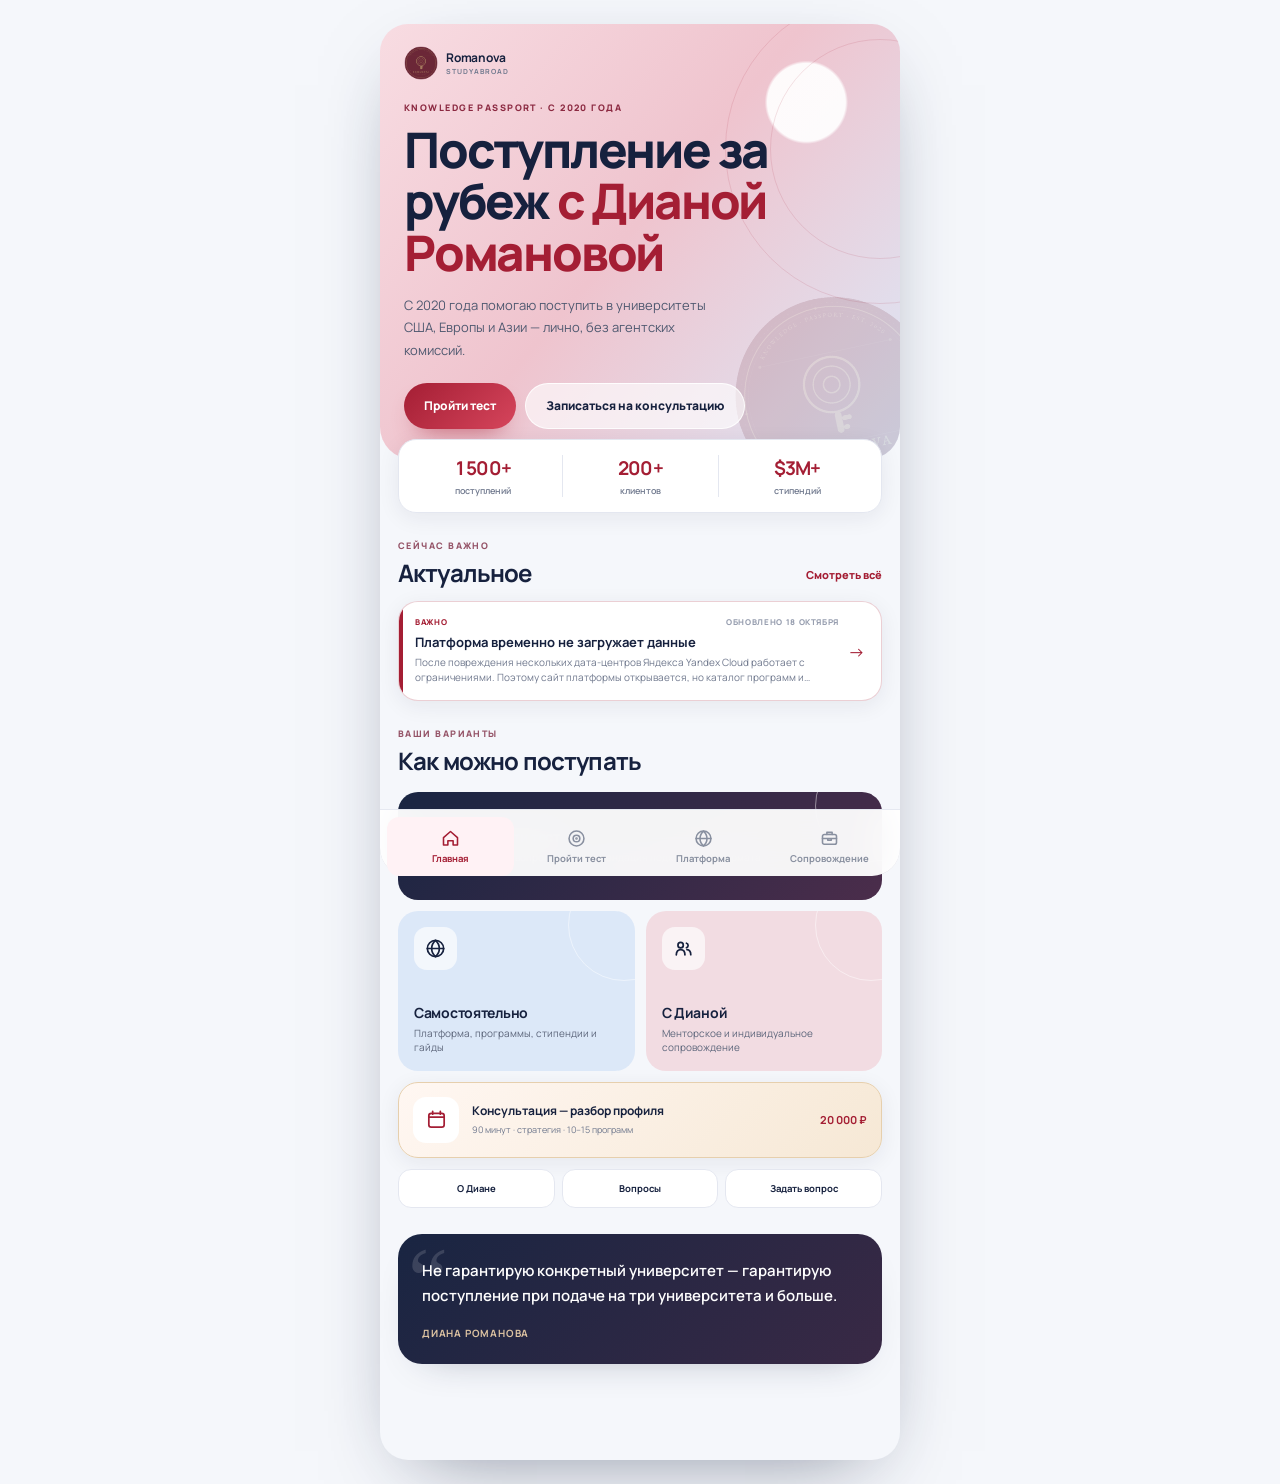
==== commit efde7312: "Update Telegram Mini App interface" ====
--- a/index.html
+++ b/index.html
@@ -1,690 +1,404 @@
-<!DOCTYPE html>
+<!doctype html>
 <html lang="ru">
 <head>
-<meta charset="UTF-8">
-<meta name="viewport" content="width=device-width, initial-scale=1.0, maximum-scale=1.0, viewport-fit=cover">
-<meta name="theme-color" content="#FBF7EF">
-<title>Romanova StudyAbroad</title>
-<link rel="preconnect" href="https://fonts.googleapis.com">
-<link rel="preconnect" href="https://fonts.gstatic.com" crossorigin>
-<link href="https://fonts.googleapis.com/css2?family=Newsreader:ital,opsz,wght@0,6..72,400;0,6..72,500;0,6..72,600;1,6..72,400;1,6..72,500;1,6..72,600&display=swap" rel="stylesheet">
-<style>
-  :root {
-    /* «Светлый» — terracotta lead + emerald, on cream */
-    --bg: #FBF7EF; --bg2: #F0E7D5; --page-bg: #E6E1D6;
-    --navy: #33302A;
-    --green: #0F7A6B; --green-dark: #0A5A4F;
-    --burgundy: #D8743F; --burgundy-dark: #C25F2C;
-    --gold: #C9A86B; --gold-dark: #A98744;
-    --text: #33302A; --text2: #6B665C; --text3: #9A9384;
-    --white: #FFFFFF; --border: #EFE6D5;
-    --mint: #E8F0EC; --terra-tint: #FBEDE2; --gold-tint: #FBF3E3;
-    --sans: -apple-system,BlinkMacSystemFont,'Segoe UI',sans-serif;
-    --shadow: 0 12px 34px -18px rgba(74,46,20,.28);
-    --shadow-sm: 0 3px 12px rgba(74,46,20,.07);
-  }
-  * { margin:0; padding:0; box-sizing:border-box; -webkit-tap-highlight-color:transparent; }
-  html { background:var(--page-bg); }
-  body { font-family:"Newsreader",Georgia,'Times New Roman',serif; background:var(--bg); color:var(--text); min-height:100vh; max-width:480px; margin:0 auto; overflow-x:hidden; }
-  @media (min-width:520px){ body { box-shadow:0 0 80px rgba(74,46,20,.18); } }
-  .screen { display:none; min-height:100vh; padding-bottom:40px; animation:fadeIn .2s ease; }
-  .screen.active { display:block; }
-  @keyframes fadeIn { from{opacity:0;transform:translateY(6px)} to{opacity:1;transform:translateY(0)} }
-
-  /* Header */
-  .header { background:rgba(251,247,239,.9); backdrop-filter:saturate(1.2) blur(8px); padding:8px 12px; display:flex; align-items:center; justify-content:space-between; position:sticky; top:0; z-index:100; min-height:56px; border-bottom:1px solid var(--border); }
-  .header-logo { font-size:16px; font-weight:600; color:var(--navy); }
-  .back-btn { background:var(--white); border:1px solid var(--border); border-radius:50%; color:var(--burgundy); cursor:pointer; width:40px; height:40px; display:flex; align-items:center; justify-content:center; transition:all .15s; box-shadow:0 3px 9px rgba(74,46,20,.15); }
-  .back-btn svg { display:block; }
-  .back-btn:active { background:var(--bg2); transform:scale(.94); }
-  .header-spacer { width:40px; }
-
-  /* Hero (home) */
-  .hero { background:radial-gradient(120% 80% at 100% 0,#FFF9EF 0,var(--bg) 60%); padding:18px 20px 8px; }
-  .brandbar { display:flex; align-items:center; gap:11px; margin-bottom:20px; }
-  .brand-dot { width:42px; height:42px; border-radius:13px; background:linear-gradient(140deg,var(--green),var(--green-dark)); color:#fff; display:flex; align-items:center; justify-content:center; font-size:16px; font-weight:600; box-shadow:0 6px 16px -8px rgba(15,122,107,.6); }
-  .brand-words b { display:block; font-size:18px; font-weight:600; color:var(--navy); line-height:1.05; }
-  .brand-words small { display:block; font-family:var(--sans); font-size:8.5px; letter-spacing:.24em; text-transform:uppercase; color:var(--text3); margin-top:3px; }
-  .hero h1 { color:var(--navy); font-size:32px; font-weight:500; line-height:1.08; letter-spacing:-.01em; margin-bottom:11px; text-wrap:balance; }
-  .hero h1 em { font-style:italic; color:var(--burgundy); }
-  .hero-desc { color:var(--text2); font-size:14.5px; line-height:1.55; margin-bottom:18px; }
-  .hero-stats { display:flex; align-items:stretch; background:var(--white); border:1px solid var(--border); border-radius:18px; padding:13px 4px; box-shadow:var(--shadow-sm); }
-  .stat { text-align:center; flex:1; padding:0 4px; }
-  .stat:not(:first-child) { border-left:1px solid var(--border); }
-  .stat-num { color:var(--burgundy); font-size:20px; font-weight:600; display:block; line-height:1.1; }
-  .stat:last-child .stat-num { color:var(--green); }
-  .stat-label { color:var(--text2); font-family:var(--sans); font-size:10px; margin-top:3px; display:block; }
-
-  /* Springboard grid */
-  .content { padding:20px 18px; }
-  .grid-label { font-family:var(--sans); font-size:11px; font-weight:600; letter-spacing:.1em; text-transform:uppercase; color:var(--text3); text-align:center; margin:4px 2px 14px; }
-  .grid { display:grid; grid-template-columns:1fr 1fr; gap:24px 16px; margin:6px 0 24px; }
-  .tile { background:none; border:none; box-shadow:none; padding:2px; cursor:pointer; transition:transform .15s; display:flex; flex-direction:column; gap:13px; text-align:center; font-family:inherit; align-items:center; }
-  .tile:active { transform:scale(.95); }
-  .tile-ico { width:56px; height:56px; border-radius:17px; display:flex; align-items:center; justify-content:center; color:#fff; background:linear-gradient(140deg,#E68A50,var(--burgundy)); box-shadow:0 8px 18px -8px rgba(74,46,20,.4); transition:box-shadow .15s, transform .15s; }
-  .tile:active .tile-ico { box-shadow:var(--shadow); }
-  .tile-ico svg { width:27px; height:27px; display:block; }
-  .tile-ico.mint { background:linear-gradient(140deg,#1C9684,var(--green-dark)); }
-  .tile-ico.gold { background:linear-gradient(140deg,#D7BB83,var(--gold-dark)); }
-  .tile-body { display:block; }
-  .tile-title { display:block; font-size:17px; font-weight:600; color:var(--navy); line-height:1.15; }
-  .tile-sub { display:block; font-family:var(--sans); font-size:11.5px; color:var(--text2); margin-top:3px; }
-
-  /* Buttons */
-  .btn { display:flex; align-items:center; justify-content:center; gap:9px; width:100%; padding:15px 20px; border-radius:999px; border:none; font-size:15px; font-weight:500; cursor:pointer; text-align:center; text-decoration:none; transition:all .15s; margin-bottom:10px; font-family:inherit; }
-  .btn-i { width:18px; height:18px; flex-shrink:0; }
-  .r-emblem { width:46px; height:46px; border-radius:14px; background:rgba(255,255,255,.18); display:flex; align-items:center; justify-content:center; margin-bottom:14px; }
-  .r-emblem svg { display:block; width:24px; height:24px; }
-  .btn:active { transform:scale(.98); }
-  .btn-primary { background:var(--burgundy); color:#fff; box-shadow:0 10px 22px -10px rgba(216,116,63,.7); }
-  .btn-primary:active { background:var(--burgundy-dark); }
-  .btn-secondary { background:var(--green); color:#fff; box-shadow:0 10px 22px -10px rgba(15,122,107,.6); }
-  .btn-secondary:active { background:var(--green-dark); }
-  .btn-ghost { background:var(--white); color:var(--navy); border:1px solid var(--border); box-shadow:var(--shadow-sm); }
-  .btn-ghost:active { background:var(--bg2); }
-
-  .text-links { margin-top:6px; }
-  .text-link { display:block; text-align:center; color:var(--text2); font-size:13.5px; padding:11px 0; cursor:pointer; text-decoration:underline; text-decoration-color:var(--bg2); text-underline-offset:3px; transition:color .15s; border:none; background:none; width:100%; font-family:inherit; }
-  .text-link:active { color:var(--burgundy); }
-
-  /* Sections */
-  .section-title { color:var(--navy); font-size:25px; font-weight:600; margin-bottom:7px; line-height:1.15; letter-spacing:-.01em; display:flex; align-items:center; gap:13px; }
-  .tile-i { flex-shrink:0; width:44px; height:44px; border-radius:13px; display:flex; align-items:center; justify-content:center; color:#fff; box-shadow:0 7px 16px -7px rgba(74,46,20,.42); }
-  .tile-i svg { display:block; width:22px; height:22px; }
-  .tile-i.terra { background:linear-gradient(140deg,#E68A50,#D8743F); }
-  .tile-i.emer { background:linear-gradient(140deg,#1C9684,#0A5A4F); }
-  .tile-i.gold { background:linear-gradient(140deg,#D7BB83,#A98744); }
-  .tile-i.lg { width:54px; height:54px; border-radius:16px; }
-  .tile-i.lg svg { width:27px; height:27px; }
-  .xtitle .tile-i { width:38px; height:38px; border-radius:11px; }
-  .xtitle .tile-i svg { width:19px; height:19px; }
-  .section-subtitle { color:var(--text2); font-size:14px; margin-bottom:22px; line-height:1.55; }
-  .section-accent { width:46px; height:4px; border-radius:999px; margin-bottom:18px; background:var(--burgundy); }
-  .section-accent.green { background:var(--green); }
-  .section-accent.gold { background:var(--gold); }
-
-  /* Cards */
-  .detail-card { background:var(--white); border:1px solid var(--border); border-radius:18px; padding:17px 18px; margin-bottom:12px; box-shadow:var(--shadow-sm); }
-  .detail-card.featured { border-color:rgba(216,116,63,.45); box-shadow:0 12px 30px -18px rgba(216,116,63,.45); }
-  .detail-card.gold { border-color:rgba(201,168,107,.55); }
-  .card-label { font-family:var(--sans); font-size:11px; font-weight:700; letter-spacing:.07em; text-transform:uppercase; color:var(--green); margin-bottom:7px; }
-  .card-label.terra { color:var(--burgundy); }
-  .card-label.gold { color:var(--gold-dark); }
-  .card-price { font-size:23px; font-weight:600; color:var(--navy); margin-bottom:4px; line-height:1.1; }
-  .card-price .per { font-size:14px; color:var(--text2); font-weight:400; }
-  .card-desc { font-size:13.5px; color:var(--text2); line-height:1.55; }
-  .card-desc b { color:var(--text); font-weight:600; }
-
-  /* Feature list (platform) */
-  .feat { display:flex; gap:12px; padding:11px 0; border-bottom:1px solid var(--border); align-items:flex-start; }
-  .feat:last-child { border-bottom:none; padding-bottom:2px; }
-  .feat:first-child { padding-top:2px; }
-  .feat .fe { font-size:20px; flex-shrink:0; line-height:1.3; }
-  .feat-b { font-size:14.5px; font-weight:600; color:var(--navy); line-height:1.25; }
-  .feat-s { font-family:var(--sans); font-size:12px; color:var(--text2); margin-top:2px; line-height:1.4; }
-  .fe-ico, .yt-ico { flex-shrink:0; width:36px; height:36px; border-radius:11px; display:flex; align-items:center; justify-content:center; }
-  .fe-ico svg { display:block; width:19px; height:19px; }
-  .fe-ico.emer { background:var(--mint); color:var(--green); }
-  .fe-ico.terra { background:var(--terra-tint); color:var(--burgundy); }
-  .fe-ico.gold { background:var(--gold-tint); color:var(--gold-dark); }
-
-  /* Plan / price rows */
-  .plan-rows { margin-top:12px; border-top:1px solid var(--border); }
-  .plan-row { display:flex; justify-content:space-between; align-items:center; padding:9px 0; border-bottom:1px solid var(--border); font-size:14px; color:var(--text); }
-  .plan-row:last-child { border-bottom:none; }
-  .plan-row .save { font-family:var(--sans); font-size:12px; font-weight:700; color:var(--green); }
-  .free-always { margin-top:12px; background:var(--mint); color:var(--green-dark); font-size:12.5px; font-family:var(--sans); font-weight:600; padding:9px 13px; border-radius:12px; }
-
-  /* Big counter */
-  .count-card { background:linear-gradient(150deg,#fff,#FFF6EC); border:1px solid var(--border); border-radius:18px; padding:22px 18px; text-align:center; margin-bottom:14px; box-shadow:var(--shadow-sm); }
-  .big-num { display:block; font-size:42px; font-weight:600; color:var(--burgundy); line-height:1; letter-spacing:-.02em; }
-  .count-sub { display:block; font-family:var(--sans); font-size:12.5px; color:var(--text2); margin-top:8px; }
-
-  /* Tiers (individual) */
-  .tier { display:flex; justify-content:space-between; align-items:baseline; gap:10px; padding:10px 0; border-bottom:1px solid var(--border); }
-  .tier:last-child { border-bottom:none; padding-bottom:0; }
-  .tier:first-child { padding-top:2px; }
-  .tier-name { font-family:var(--sans); font-size:12px; font-weight:700; letter-spacing:.04em; text-transform:uppercase; color:var(--text2); }
-  .tier-name b { color:var(--navy); }
-  .tier-price { font-size:16px; font-weight:600; color:var(--navy); white-space:nowrap; }
-  .tier-desc { font-family:var(--sans); font-size:11.5px; color:var(--text3); margin-top:1px; }
-
-  .divider { height:1px; background:var(--border); margin:18px 0; }
-  .highlight { background:var(--terra-tint); border-left:3px solid var(--burgundy); border-radius:0 14px 14px 0; padding:13px 15px; margin-bottom:14px; }
-  .highlight p { font-size:13.5px; color:var(--text); line-height:1.58; }
-  .highlight.green { background:var(--mint); border-color:var(--green); }
-  .highlight.gold { background:var(--gold-tint); border-color:var(--gold-dark); }
-
-  /* Test */
-  .test-step-label { font-family:var(--sans); font-size:11px; color:var(--text2); text-transform:uppercase; letter-spacing:.1em; margin-bottom:9px; font-weight:600; }
-  .test-progress { display:flex; gap:6px; margin-bottom:24px; }
-  .progress-bar { flex:1; height:7px; background:var(--bg2); border-radius:999px; transition:background .3s; }
-  .progress-bar.active { background:var(--burgundy); }
-  .progress-bar.done { background:var(--green); }
-  .test-question { color:var(--navy); font-size:24px; font-weight:600; margin-bottom:22px; line-height:1.25; letter-spacing:-.01em; }
-  .option-btn { display:flex; align-items:center; gap:12px; width:100%; background:var(--white); border:1px solid var(--border); border-radius:16px; padding:13px 15px; margin-bottom:11px; font-size:15px; color:var(--text); text-align:left; cursor:pointer; transition:all .15s; font-family:inherit; box-shadow:var(--shadow-sm); }
-  .option-btn:active { border-color:var(--burgundy); background:var(--terra-tint); color:var(--burgundy); }
-
-  /* Result */
-  .result-hero { background:linear-gradient(155deg,var(--green) 0%,#0A4A42 100%); padding:26px 20px; }
-  .result-hero.terra { background:linear-gradient(155deg,var(--burgundy) 0%,#A84E22 100%); }
-  .result-badge { display:inline-flex; align-items:center; gap:6px; font-family:var(--sans); background:rgba(255,255,255,.18); color:#fff; font-size:10.5px; font-weight:600; letter-spacing:.06em; text-transform:uppercase; padding:5px 12px; border-radius:999px; margin-bottom:13px; }
-  .result-title { color:#fff; font-size:26px; font-weight:600; line-height:1.16; margin-bottom:10px; letter-spacing:-.01em; }
-  .result-context { color:rgba(255,255,255,.85); font-size:14.5px; line-height:1.6; }
-
-  /* FAQ */
-  .faq-item { border-bottom:1px solid var(--border); }
-  .faq-q { padding:16px 4px; font-size:16px; font-weight:500; color:var(--navy); cursor:pointer; display:flex; justify-content:space-between; align-items:center; gap:10px; }
-  .faq-q .arrow { transition:transform .25s; font-size:11px; color:var(--burgundy); flex-shrink:0; }
-  .faq-q.open .arrow { transform:rotate(180deg); }
-  .faq-a { display:none; padding:0 0 16px; font-size:14px; color:var(--text2); line-height:1.7; }
-  .faq-a.show { display:block; }
-  .faq-a .legal { font-size:12px; color:var(--text3); font-style:italic; }
-  .faq-cta { display:inline-block; margin-top:10px; color:var(--burgundy); font-size:13px; font-weight:600; cursor:pointer; text-decoration:underline; text-underline-offset:2px; border:none; background:none; font-family:inherit; padding:0; }
-  .ic-in { width:15px; height:15px; vertical-align:-2px; margin-right:5px; }
-
-  /* About */
-  .stats-row { display:flex; gap:10px; margin-bottom:14px; }
-  .stat-card { flex:1; background:var(--white); border:1px solid var(--border); border-radius:16px; padding:15px 8px; text-align:center; box-shadow:var(--shadow-sm); }
-  .stat-card-num { font-size:21px; font-weight:600; color:var(--burgundy); display:block; }
-  .stat-card-label { font-family:var(--sans); font-size:10.5px; color:var(--text2); margin-top:3px; }
-
-  .list-head { font-family:var(--sans); font-size:11px; font-weight:700; letter-spacing:.08em; text-transform:uppercase; color:var(--text3); margin:18px 2px 10px; }
-  .compact-links { display:flex; flex-direction:column; border-radius:18px; overflow:hidden; border:1px solid var(--border); margin-bottom:6px; box-shadow:var(--shadow-sm); }
-  .compact-link { display:flex; align-items:center; gap:12px; padding:14px 16px; background:var(--white); text-decoration:none; color:inherit; border-bottom:1px solid var(--border); transition:background .15s; cursor:pointer; }
-  .compact-link:last-child { border-bottom:none; }
-  .compact-link:active { background:var(--bg); }
-  .compact-icon { font-size:19px; flex-shrink:0; width:28px; text-align:center; }
-  .compact-title { font-size:15px; font-weight:600; color:var(--navy); }
-  .compact-desc { font-family:var(--sans); font-size:12px; color:var(--text2); margin-top:1px; }
-  .compact-arrow { color:var(--burgundy); font-size:18px; margin-left:auto; }
-
-  /* Актуальное */
-  .annual { background:linear-gradient(160deg,#FFFDF8,#FBF3E3); border:1px solid rgba(201,168,107,.5); border-radius:20px; padding:22px 20px 20px; box-shadow:0 14px 34px -22px rgba(168,135,68,.55); text-align:center; }
-  .annual-badge { width:58px; height:58px; margin:0 auto 14px; border-radius:18px; background:linear-gradient(140deg,#D7BB83,var(--gold-dark)); display:flex; align-items:center; justify-content:center; font-size:30px; box-shadow:0 9px 20px -9px rgba(168,135,68,.7); }
-  .annual-label { font-family:var(--sans); font-size:11px; font-weight:700; letter-spacing:.1em; text-transform:uppercase; color:var(--gold-dark); margin-bottom:8px; }
-  .annual-title { font-size:21px; font-weight:600; color:var(--navy); line-height:1.2; margin-bottom:13px; text-wrap:balance; }
-  .annual-text { font-family:var(--sans); font-size:13.5px; color:var(--text2); line-height:1.6; margin-bottom:18px; text-align:left; }
-  .actual-card { display:block; background:var(--white); border:1px solid var(--border); border-radius:18px; padding:16px 17px; margin-bottom:12px; box-shadow:var(--shadow-sm); text-decoration:none; color:inherit; transition:all .15s; }
-  .actual-card:active { transform:scale(.99); box-shadow:var(--shadow); }
-  .actual-due { display:inline-block; white-space:nowrap; font-family:var(--sans); font-size:11px; font-weight:700; letter-spacing:.04em; color:var(--burgundy); background:var(--terra-tint); padding:4px 11px; border-radius:999px; margin-bottom:10px; }
-  .actual-title { font-size:18px; font-weight:600; color:var(--navy); line-height:1.2; margin-bottom:4px; }
-  .actual-desc { font-family:var(--sans); font-size:13px; color:var(--text2); line-height:1.5; }
-  .actual-go { display:inline-flex; align-items:center; gap:6px; margin-top:11px; font-family:var(--sans); font-size:13px; font-weight:600; color:var(--burgundy); }
-  /* Expandable format cards (Сопровождение) */
-  .xcard { background:var(--white); border:1px solid var(--border); border-radius:18px; box-shadow:var(--shadow-sm); margin-bottom:12px; overflow:hidden; }
-  .xcard.featured { border-color:rgba(216,116,63,.45); box-shadow:0 12px 30px -18px rgba(216,116,63,.4); }
-  .xcard.goldc { border-color:rgba(201,168,107,.55); }
-  .xhead { display:flex; align-items:flex-start; gap:12px; padding:16px 17px; cursor:pointer; }
-  .xhead-main { flex:1; min-width:0; }
-  .xtitle { font-size:18px; font-weight:600; color:var(--navy); line-height:1.2; margin-bottom:6px; display:flex; align-items:center; gap:11px; }
-  .xmeta { font-size:15px; font-weight:500; color:var(--navy); }
-  .xmeta .per { color:var(--text2); font-weight:400; font-size:13px; }
-  .xnote { font-family:var(--sans); font-size:12.5px; color:var(--text2); margin-top:5px; line-height:1.45; }
-  .xchev { flex-shrink:0; width:26px; height:26px; border-radius:50%; background:var(--bg2); color:var(--burgundy); display:flex; align-items:center; justify-content:center; font-size:10px; transition:transform .25s; margin-top:3px; }
-  .xcard.open .xchev { transform:rotate(180deg); }
-  .xbody { display:none; padding:0 17px 18px; }
-  .xcard.open .xbody { display:block; }
-  .xbody .xsub { font-family:var(--sans); font-size:13.5px; color:var(--text2); line-height:1.6; margin-bottom:16px; }
-  .xbody .lbl { font-family:var(--sans); font-size:11px; font-weight:700; letter-spacing:.08em; text-transform:uppercase; color:var(--green); margin:6px 0 11px; }
-  .xpersonal { background:var(--terra-tint); border-radius:14px; padding:13px 15px; margin:14px 0; }
-  .xpersonal p { font-size:13px; color:var(--text); line-height:1.6; }
-  .xpersonal p + p { margin-top:9px; }
-  .xpersonal .who { font-style:italic; color:var(--burgundy); font-weight:500; }
-  .xnote-line { font-family:var(--sans); font-size:12.5px; color:var(--text2); line-height:1.5; margin:13px 0 14px; }
-  .xlist { list-style:none; display:flex; flex-direction:column; gap:11px; margin:0 0 6px; padding:0; }
-  .xlist li { display:flex; gap:11px; align-items:flex-start; font-family:var(--sans); font-size:13.5px; color:var(--text); line-height:1.45; }
-  .xlist li::before { content:"✓"; flex:0 0 auto; width:20px; height:20px; border-radius:7px; background:var(--mint); color:var(--green); font-size:11px; font-weight:700; display:flex; align-items:center; justify-content:center; margin-top:1px; }
-</style>
+  <meta charset="utf-8">
+  <meta name="viewport" content="width=device-width,initial-scale=1,viewport-fit=cover">
+  <meta name="theme-color" content="#f5f7fb">
+  <meta name="description" content="Romanova StudyAbroad — навигатор по поступлению за рубеж, платформе и форматам личной работы с Дианой Романовой.">
+  <title>Romanova StudyAbroad</title>
+  <link rel="preconnect" href="https://fonts.googleapis.com">
+  <link rel="preconnect" href="https://fonts.gstatic.com" crossorigin>
+  <link href="https://fonts.googleapis.com/css2?family=Manrope:wght@400;500;600;700;800&amp;display=swap" rel="stylesheet">
+  <link rel="stylesheet" href="./styles.css">
 </head>
 <body>
-
-<!-- ═══════════ HOME · SPRINGBOARD ═══════════ -->
-<div class="screen active" id="s-home">
-  <div class="hero">
-    <div class="brandbar">
-      <span class="brand-dot">RS</span>
-      <div class="brand-words"><b>Romanova StudyAbroad</b><small>Knowledge Passport · Est. 2020</small></div>
-    </div>
-    <h1>Поступление за рубеж <em>с Дианой Романовой</em></h1>
-    <p class="hero-desc">С 2020 года помогаю поступить в университеты США, Европы и Азии — лично, без агентских комиссий.</p>
-    <div class="hero-stats">
-      <div class="stat"><span class="stat-num">1 500+</span><span class="stat-label">поступлений</span></div>
-      <div class="stat"><span class="stat-num">200+</span><span class="stat-label">клиентов</span></div>
-      <div class="stat"><span class="stat-num">$3M+</span><span class="stat-label">стипендий</span></div>
-    </div>
+  <div class="app-shell">
+    <header class="topbar">
+      <button class="icon-button back-button" id="back-button" type="button" aria-label="Назад">
+        <svg viewBox="0 0 24 24" aria-hidden="true"><path d="m15 5-7 7 7 7"/></svg>
+      </button>
+    </header>
+
+    <main id="main-content">
+      <section class="screen is-active" data-screen="home" aria-labelledby="home-title">
+        <div class="home-hero">
+          <div class="hero-orbit hero-orbit-one"></div>
+          <div class="hero-orbit hero-orbit-two"></div>
+          <div class="hero-copy">
+            <div class="home-brand" aria-label="Romanova StudyAbroad">
+              <img src="./assets/romanova-telegram.png" alt="">
+              <span><b>Romanova</b><small>StudyAbroad</small></span>
+            </div>
+            <p class="eyebrow">Knowledge passport · с 2020 года</p>
+            <h1 id="home-title">Поступление за рубеж <span>с Дианой Романовой</span></h1>
+            <p>С 2020 года помогаю поступить в университеты США, Европы и Азии — лично, без агентских комиссий.</p>
+            <div class="hero-actions">
+              <button class="button button-primary" type="button" data-go="test">Пройти тест</button>
+              <button class="button button-glass" type="button" data-go="consultation">Записаться на консультацию</button>
+            </div>
+          </div>
+          <div class="passport-stamp" aria-hidden="true">
+            <img src="./assets/romanova-telegram.png" alt="">
+          </div>
+        </div>
+
+        <div class="metrics" aria-label="Результаты Romanova StudyAbroad">
+          <div><strong>1 500+</strong><span>поступлений</span></div>
+          <div><strong>200+</strong><span>клиентов</span></div>
+          <div><strong>$3M+</strong><span>стипендий</span></div>
+        </div>
+
+        <section class="home-actual" id="home-actual" aria-labelledby="home-actual-title" hidden>
+          <div class="section-heading home-actual-heading">
+            <div><p class="eyebrow dark">Сейчас важно</p><h2 id="home-actual-title">Актуальное</h2></div>
+            <button class="text-button" type="button" data-go="actual">Смотреть всё</button>
+          </div>
+          <div class="home-actual-list" id="home-actual-list"></div>
+        </section>
+
+        <section class="section-block">
+          <div class="section-heading"><div><p class="eyebrow dark">Ваши варианты</p><h2>Как можно поступать</h2></div></div>
+          <div class="navigation-grid">
+            <button class="navigation-card path-card" type="button" data-go="test">
+              <span class="navigation-icon"><svg viewBox="0 0 24 24" aria-hidden="true"><circle cx="12" cy="12" r="8.5"/><circle cx="12" cy="12" r="3.8"/><circle cx="12" cy="12" r=".6"/></svg></span>
+              <span><strong>Пройти тест</strong><small>Четыре вопроса — и рекомендация подходящего формата</small></span>
+            </button>
+            <button class="navigation-card blue" type="button" data-go="platform">
+              <span class="navigation-icon"><svg viewBox="0 0 24 24" aria-hidden="true"><circle cx="12" cy="12" r="8.5"/><path d="M3.5 12h17M12 3.5c2.7 2.4 4 5.3 4 8.5s-1.3 6.1-4 8.5c-2.7-2.4-4-5.3-4-8.5s1.3-6.1 4-8.5Z"/></svg></span>
+              <span><strong>Самостоятельно</strong><small>Платформа, программы, стипендии и гайды</small></span>
+            </button>
+            <button class="navigation-card rose" type="button" data-go="services">
+              <span class="navigation-icon"><svg viewBox="0 0 24 24" aria-hidden="true"><circle cx="9" cy="8.5" r="2.8"/><path d="M4.5 18.6c0-3.8 2-5.5 4.5-5.5s4.5 1.7 4.5 5.5M15.1 6.5a2.4 2.4 0 0 1 0 4.6M15.6 13.2c2.3.2 4 1.8 4 5.2"/></svg></span>
+              <span><strong>С Дианой</strong><small>Менторское и индивидуальное сопровождение</small></span>
+            </button>
+          </div>
+
+          <button class="consultation-spotlight" type="button" data-go="consultation">
+            <span class="consultation-spotlight-icon"><svg viewBox="0 0 24 24" aria-hidden="true"><rect x="4" y="5.5" width="16" height="14.5" rx="2.5"/><path d="M4 9.5h16M8 3.5v3M16 3.5v3"/></svg></span>
+            <span><strong>Консультация — разбор профиля</strong><small>90 минут · стратегия · 10–15 программ</small></span>
+            <b>20 000 ₽</b>
+          </button>
+
+          <div class="utility-links" aria-label="Дополнительные разделы">
+            <button type="button" data-go="about">О Диане</button>
+            <button type="button" data-go="faq">Вопросы</button>
+            <button type="button" data-go="support">Задать вопрос</button>
+          </div>
+        </section>
+
+        <section class="quote-card">
+          <span>“</span>
+          <p>Не гарантирую конкретный университет — гарантирую поступление при подаче на три университета и больше.</p>
+          <small>Диана Романова</small>
+        </section>
+      </section>
+
+      <section class="screen" data-screen="actual" aria-labelledby="actual-title">
+        <div class="page-hero compact-page-hero">
+          <p class="eyebrow">Обновления · дедлайны · возможности</p>
+          <h1 id="actual-title">Актуальное</h1>
+          <p>Только то, что важно сейчас. Завершённые объявления автоматически убираются.</p>
+        </div>
+        <div class="page-content">
+          <div class="read-all-row">
+            <span id="actual-status">Новые материалы</span>
+            <button class="text-button" id="read-all-button" type="button">Прочитать всё</button>
+          </div>
+          <div class="actual-list" id="actual-list"></div>
+          <div class="empty-card" id="actual-empty" hidden>
+            <strong>Срочных объявлений сейчас нет</strong>
+            <p>Новые конкурсы, программы, стипендии и дедлайны я публикую в Telegram-канале.</p>
+            <button class="button button-primary" type="button" data-link="channel">Открыть канал</button>
+          </div>
+          <article class="annual-card">
+            <span class="annual-icon">🏆</span>
+            <p class="card-kicker">Ежегодный конкурс</p>
+            <h2>Бесплатное сопровождение по поступлению за рубеж</h2>
+            <p>Раз в год я разыгрываю бесплатное сопровождение — это шанс попасть ко мне в работу без оплаты. Анонс и условия публикую в январе–феврале в Telegram-канале.</p>
+            <button class="button button-secondary" type="button" data-link="channel">Следить за анонсом</button>
+          </article>
+        </div>
+      </section>
+
+      <section class="screen" data-screen="platform" aria-labelledby="platform-title">
+        <div class="page-hero platform-hero">
+          <p class="eyebrow">Romanova StudyAbroad Platform</p>
+          <h1 id="platform-title"><span data-program-count>700 000+</span> программ для вашего маршрута</h1>
+          <p>Ищите программы и стипендии самостоятельно, изучайте гайды и сохраняйте свой прогресс.</p>
+          <button class="button button-light" type="button" data-link="platform">Открыть платформу</button>
+        </div>
+        <div class="page-content">
+          <div class="trial-banner">
+            <span>7</span>
+            <div><strong>дней полного доступа</strong><p>Без карты и автоматических списаний</p></div>
+          </div>
+
+          <div class="content-card">
+            <p class="card-kicker green-text">Бесплатно после регистрации</p>
+            <div class="feature-row"><span>⌕</span><div><strong>Полный каталог программ</strong><p>Страны, уровни, направления, финансирование и доступность для граждан России.</p></div></div>
+            <div class="feature-row"><span>◇</span><div><strong>Стипендии и гранты</strong><p>Фильтры по стране, уровню, финансированию и гражданству.</p></div></div>
+            <div class="feature-row"><span>☆</span><div><strong>Личный кабинет</strong><p>Сохранённые варианты, профиль и навигация по платформе.</p></div></div>
+          </div>
+
+          <div class="content-card accent-card">
+            <p class="card-kicker">В полном доступе</p>
+            <div class="feature-row"><span>▤</span><div><strong>Гайды по странам</strong><p>Поступление и жизнь за рубежом с источниками и модулями.</p></div></div>
+            <div class="feature-row"><span>↗</span><div><strong>Повышение шансов</strong><p>Возможности, которые помогают усилить профиль.</p></div></div>
+            <div class="feature-row"><span>✓</span><div><strong>Поступление</strong><p>Пошаговые этапы, документы и собственный прогресс.</p></div></div>
+          </div>
+
+          <div class="pricing-card">
+            <p class="card-kicker">Подписка после пробного периода</p>
+            <div class="price-main"><strong>3 900 ₽</strong><span>/ месяц</span></div>
+            <div class="price-row"><span>6 месяцев</span><strong>19 400 ₽</strong></div>
+            <div class="price-row"><span>12 месяцев</span><strong>35 100 ₽</strong></div>
+            <button class="button button-primary" type="button" data-link="platformRegistration">Зарегистрироваться бесплатно</button>
+          </div>
+        </div>
+      </section>
+
+      <section class="screen" data-screen="services" aria-labelledby="services-title">
+        <div class="page-hero services-hero">
+          <p class="eyebrow">Работаю лично</p>
+          <h1 id="services-title">Форматы работы со мной</h1>
+          <p>Без команды менеджеров и конвейера. Первый шаг — консультация с разбором профиля.</p>
+        </div>
+        <div class="page-content">
+          <p class="services-intro">Помогаю поступить на программы по всему миру: от выбора направления до офферов и визы. На консультации я изучаю вашу ситуацию и честно говорю, что реально, а что нет.</p>
+          <div class="service-entry-note">
+            <strong>Как начать сопровождение</strong>
+            <p>Вход в менторское и индивидуальное сопровождение — через платную консультацию. Если после неё мы начинаем работу, стоимость консультации полностью засчитывается в сопровождение.</p>
+          </div>
+          <button class="promotion-link-banner" type="button" data-promotion-banner data-actual-target="personal-support-discount-2026-10" hidden>
+            <span>−20%</span>
+            <span><strong>Скидка на консультацию и сопровождение</strong><small data-promotion-status></small></span>
+            <b>→</b>
+          </button>
+
+          <details class="service-card service-details featured-service" id="service-consultation" data-service="consultation" open>
+            <summary>
+              <div class="service-topline"><span>Первый шаг</span><b>20 000 ₽</b></div>
+              <h2>Консультация — разбор профиля</h2>
+              <p class="service-lead">90 минут, чтобы понять ситуацию, получить стратегию и конкретный план.</p>
+            </summary>
+            <div class="service-details-body">
+              <p class="details-label">Что вы получите</p>
+              <ul class="check-list">
+                <li>Анализ профиля — сильные и слабые места</li>
+                <li>Честная оценка шансов на выбранные программы</li>
+                <li>Рекомендации по стипендиям и стратегии подготовки</li>
+                <li>План действий на 6–12 месяцев вперёд</li>
+                <li><strong>Ориентировочный подбор 10–15 программ в течение 2–3 дней после консультации</strong></li>
+              </ul>
+              <button class="button button-primary" type="button" data-go="consultation">Подробнее о консультации</button>
+            </div>
+          </details>
+
+          <details class="service-card service-details" id="service-mentor" data-service="mentor">
+            <summary>
+              <div class="service-topline"><span>Самостоятельно, но не в одиночку</span><b>90 000 ₽/мес</b></div>
+              <h2>Менторское сопровождение</h2>
+              <p class="service-lead">Вы делаете сами, но с регулярной обратной связью и контролем эксперта.</p>
+            </summary>
+            <div class="service-details-body">
+              <p class="service-note">Подходит тем, кто готов работать самостоятельно, но хочет, чтобы рядом был человек, который вовремя поправит и не даст ошибиться. Минимум 2 месяца, в среднем 3–4.</p>
+              <p class="details-label">Что входит</p>
+              <ul class="check-list">
+                <li>Еженедельные индивидуальные встречи онлайн</li>
+                <li><strong>Неограниченное количество программ</strong></li>
+                <li>Проверка всех документов с подробным фидбеком</li>
+                <li>Поддержка в Telegram между встречами</li>
+                <li>Контроль дедлайнов</li>
+                <li>Помощь в сложных и спорных ситуациях</li>
+                <li>Подготовка к интервью</li>
+              </ul>
+              <p class="service-note">Начинаем с консультации: на ней я понимаю вашу ситуацию, и мы решаем, подходит ли формат. Стоимость консультации засчитывается.</p>
+              <button class="button button-secondary" type="button" data-go="consultation">Сначала пройти консультацию</button>
+            </div>
+          </details>
+
+          <details class="service-card service-details individual-service" id="service-individual" data-service="individual">
+            <summary>
+              <div class="service-topline"><span>Полный цикл</span><b>от 180 000 ₽</b></div>
+              <h2>Индивидуальное сопровождение</h2>
+              <p class="service-lead">Основную работу беру на себя — от подбора программ до офферов.</p>
+            </summary>
+            <div class="service-details-body">
+              <p class="service-note">Для тех, у кого нет времени вникать в процесс самостоятельно. Я веду заявки от начала до конца.</p>
+              <p class="details-label">Пакеты</p>
+              <div class="tier-grid">
+                <div><small>Starter</small><strong>180 000 ₽</strong><p>1–2 программы · для тех, у кого уже есть чёткая цель</p></div>
+                <div class="popular-tier"><small>Standard</small><strong>360 000 ₽</strong><p>3–5 программ + работа со стипендиями</p></div>
+                <div><small>Premium</small><strong>600 000 ₽</strong><p>Безлимит программ + стипендии, ведение до визы</p></div>
+              </div>
+              <p class="details-label">Что входит во все пакеты</p>
+              <ul class="check-list">
+                <li>Подбор программ под ваш профиль</li>
+                <li>Подготовка мотивационных писем, CV и рекомендаций</li>
+                <li>Подача заявок</li>
+                <li>Подготовка к интервью</li>
+                <li>Сопровождение до получения офферов</li>
+                <li>Работаю лично — без команды и конвейера</li>
+              </ul>
+              <p class="service-note">Начинаем с консультации — её стоимость засчитывается в стоимость пакета.</p>
+              <button class="button button-dark" type="button" data-go="consultation">Обсудить после консультации</button>
+            </div>
+          </details>
+
+          <div class="guarantee-card">Не гарантирую конкретный университет — гарантирую поступление при подаче на три университета и больше.</div>
+
+          <div class="personal-note">
+            <p><strong>От меня лично.</strong> Раньше я созванивалась бесплатно на 15–20 минут. Но за это время можно дать только общие советы — настоящую стратегию так не собрать.</p>
+            <p>На 90% общих вопросов отвечает моё бесплатное видео. А консультация нужна, когда дело доходит до вашей личной стратегии: я заранее изучаю профиль и готовлюсь к встрече. Если мы продолжаем работу в сопровождении, стоимость консультации засчитывается.</p>
+          </div>
+          <button class="button button-secondary video-button" type="button" data-link="introVideo">Сначала посмотреть бесплатное видео</button>
+        </div>
+      </section>
+
+      <section class="screen" data-screen="consultation" aria-labelledby="consultation-title">
+        <div class="page-hero consultation-hero">
+          <p class="eyebrow">Первый шаг в личную работу</p>
+          <h1 id="consultation-title">Консультация — разбор профиля</h1>
+          <p>90 минут, чтобы разобраться в вашей ситуации, понять реальные возможности и получить конкретный план.</p>
+        </div>
+        <div class="page-content consultation-content">
+          <button class="promotion-link-banner" type="button" data-promotion-banner data-actual-target="personal-support-discount-2026-10" hidden>
+            <span>−20%</span>
+            <span><strong>Консультация со скидкой — 16 000 ₽</strong><small data-promotion-status></small></span>
+            <b>→</b>
+          </button>
+          <div class="consultation-summary" aria-label="Условия консультации">
+            <div><strong>90 минут</strong><span>индивидуальная встреча</span></div>
+            <div><strong>20 000 ₽</strong><span>стоимость консультации</span></div>
+          </div>
+
+          <div class="content-card consultation-includes">
+            <p class="card-kicker">Что вы получите</p>
+            <ul class="check-list">
+              <li>Анализ профиля — сильные и слабые стороны</li>
+              <li>Честную оценку шансов на выбранные программы</li>
+              <li>Рекомендации по стипендиям и стратегии подготовки</li>
+              <li>План действий на 6–12 месяцев вперёд</li>
+            </ul>
+          </div>
+
+          <div class="delivery-card">
+            <span>10–15</span>
+            <div><strong>ориентировочно подходящих программ</strong><p>Я отправлю подбор в течение 2–3 дней после консультации.</p></div>
+          </div>
+
+          <div class="consultation-note">
+            <strong>Если продолжаем работу</strong>
+            <p>Стоимость консультации засчитывается при переходе в менторское или индивидуальное сопровождение.</p>
+          </div>
+
+          <button class="button button-primary consultation-action" type="button" data-link="consultation">Написать Диане</button>
+          <button class="button button-secondary consultation-action" type="button" data-go="services">Сравнить форматы сопровождения</button>
+        </div>
+      </section>
+
+      <section class="screen" data-screen="test" aria-labelledby="test-title">
+        <div class="page-content test-wrap">
+          <div class="test-intro" id="test-intro">
+            <span class="test-symbol">✦</span>
+            <p class="eyebrow dark">Четыре вопроса</p>
+            <h1 id="test-title">Найдём ваш формат</h1>
+            <p>Определим ваш этап, задачу, комфортную степень участия и сроки — затем подскажем подходящий следующий шаг.</p>
+            <button class="button button-primary" id="start-test-button" type="button">Начать</button>
+          </div>
+          <div class="test-panel" id="test-panel" hidden>
+            <div class="test-progress" id="test-progress"></div>
+            <div class="test-question-meta">
+              <p class="test-step" id="test-step"></p>
+              <button class="test-back" id="test-back-button" type="button" hidden>← Назад</button>
+            </div>
+            <h2 id="test-question"></h2>
+            <div class="test-options" id="test-options"></div>
+          </div>
+          <div class="test-result" id="test-result" role="status" aria-live="polite" hidden></div>
+        </div>
+      </section>
+
+      <section class="screen" data-screen="faq" aria-labelledby="faq-title">
+        <div class="page-hero compact-page-hero faq-hero">
+          <p class="eyebrow">Коротко и по делу</p>
+          <h1 id="faq-title">Частые вопросы</h1>
+          <p>Ответы про платформу, сопровождение, экзамены и первые шаги.</p>
+        </div>
+        <div class="page-content">
+          <div class="faq-list" id="faq-list"></div>
+          <div class="legal-card">
+            <strong>Важно про IELTS</strong>
+            <p>Деятельность The British Council признана нежелательной на территории Российской Федерации. Перед регистрацией проверяйте оператора экзамена, получателя платежа и актуальные правила конкретного центра. Информация в Mini App не является юридической консультацией.</p>
+          </div>
+        </div>
+      </section>
+
+      <section class="screen" data-screen="about" aria-labelledby="about-title">
+        <div class="about-hero">
+          <img src="./assets/romanova-telegram.png" alt="Логотип Romanova StudyAbroad">
+          <p class="eyebrow">Основатель Romanova StudyAbroad</p>
+          <h1 id="about-title">Диана Романова</h1>
+          <p>С 2020 года помогаю русскоязычным студентам поступать в зарубежные университеты — лично, без агентских комиссий.</p>
+        </div>
+        <div class="page-content">
+          <div class="metrics about-metrics">
+            <div><strong>1 500+</strong><span>поступлений</span></div>
+            <div><strong>200+</strong><span>клиентов</span></div>
+            <div><strong>$3M+</strong><span>стипендий</span></div>
+          </div>
+
+          <div class="content-card biography-card">
+            <p class="card-kicker">Мой путь</p>
+            <p>Сама прошла этот путь: бакалавриат в Южной Корее (SolBridge) со стипендией, языковые курсы в King’s College в Лос-Анджелесе, поступление в магистратуру в США (MSc in Entrepreneurship, UCSF).</p>
+            <p>Учиться в США я не поехала: случился переезд в Москву, карьера в P&amp;G и старт личного менторства по поступлению за рубеж. С 2020 года помогаю другим. Работаю лично — без команды и конвейера.</p>
+          </div>
+
+          <div class="quote-card about-quote">
+            <span>“</span>
+            <p>Я не делаю всё за вас, если вы этого не хотите. Я показываю, как делать самому. А нужна помощь — я рядом.</p>
+          </div>
+
+          <div class="social-list">
+            <button type="button" data-link="channel"><span>В сообщениях в Telegram</span><small>@romanovastudyabroad</small></button>
+            <button type="button" data-link="channel"><span>Telegram-канал</span><small>@romanovastudyabroad</small></button>
+            <button type="button" data-link="youtube"><span>YouTube</span><small>@Romanova_StudyAbroad</small></button>
+            <button type="button" data-link="vk"><span>ВКонтакте</span><small>romanova_studyabroad</small></button>
+          </div>
+
+          <button class="button button-primary" type="button" data-go="support">Задать вопрос</button>
+        </div>
+      </section>
+
+      <section class="screen" data-screen="support" aria-labelledby="support-title">
+        <div class="page-hero support-hero">
+          <p class="eyebrow">Связаться со мной</p>
+          <h1 id="support-title">Задайте свой вопрос</h1>
+          <p>Выберите удобный способ связи — без копирования текста и дополнительных шагов.</p>
+        </div>
+        <div class="page-content">
+          <div class="social-list contact-list" aria-label="Способы связи">
+            <button type="button" data-link="channel"><span>В сообщениях в Telegram</span><small>@romanovastudyabroad</small></button>
+            <button type="button" data-link="platformSupport"><span>Поддержка на платформе</span><small>в личном кабинете</small></button>
+            <button type="button" data-link="email"><span>Написать на почту</span><small>romanova.studyabroad@gmail.com</small></button>
+          </div>
+          <p class="support-privacy-note">Не отправляйте паспортные данные и другие конфиденциальные документы в открытых сообщениях.</p>
+        </div>
+      </section>
+    </main>
+
+    <nav class="bottom-nav" aria-label="Основная навигация">
+      <button class="is-active" type="button" data-go="home"><svg viewBox="0 0 24 24" aria-hidden="true"><path d="m4 11 8-7 8 7v8.5h-5v-5H9v5H4V11Z"/></svg><span>Главная</span></button>
+      <button type="button" data-go="test"><svg viewBox="0 0 24 24" aria-hidden="true"><circle cx="12" cy="12" r="8.5"/><circle cx="12" cy="12" r="3.8"/><circle cx="12" cy="12" r=".6"/></svg><span>Пройти тест</span></button>
+      <button type="button" data-go="platform"><svg viewBox="0 0 24 24" aria-hidden="true"><circle cx="12" cy="12" r="8.5"/><path d="M3.5 12h17M12 3.5c2.7 2.4 4 5.3 4 8.5s-1.3 6.1-4 8.5c-2.7-2.4-4-5.3-4-8.5s1.3-6.1 4-8.5Z"/></svg><span>Платформа</span></button>
+      <button type="button" data-go="services"><svg viewBox="0 0 24 24" aria-hidden="true"><rect x="4" y="7.5" width="16" height="11" rx="2"/><path d="M9 7.5V5h6v2.5M4 12h16M10 12v2h4v-2"/></svg><span>Сопровождение</span></button>
+    </nav>
+
+    <div class="toast" id="toast" role="status" aria-live="polite"></div>
   </div>
-  <div class="content">
-    <div class="grid-label">Навигация</div>
-    <div class="grid">
-      <button class="tile" onclick="go('s-test')">
-        <span class="tile-ico"><svg viewBox="0 0 24 24" fill="none" stroke="currentColor" stroke-width="1.7" stroke-linecap="round" stroke-linejoin="round"><circle cx="12" cy="12" r="8.5"/><path d="M14.9 9.1 L10.6 10.7 L9.1 14.9 L13.4 13.3 Z"/></svg></span>
-        <span class="tile-body"><span class="tile-title">Подобрать путь</span><span class="tile-sub">тест за 3 вопроса</span></span>
-      </button>
-      <button class="tile" onclick="go('s-platform')">
-        <span class="tile-ico mint"><svg viewBox="0 0 24 24" fill="none" stroke="currentColor" stroke-width="1.7" stroke-linecap="round" stroke-linejoin="round"><circle cx="12" cy="12" r="8.5"/><path d="M3.5 12 H20.5"/><path d="M12 3.5 C14.8 6 16 9 16 12 C16 15 14.8 18 12 20.5 C9.2 18 8 15 8 12 C8 9 9.2 6 12 3.5 Z"/></svg></span>
-        <span class="tile-body"><span class="tile-title">Платформа</span><span class="tile-sub">база бесплатно</span></span>
-      </button>
-      <button class="tile" onclick="go('s-support')">
-        <span class="tile-ico gold"><svg viewBox="0 0 24 24" fill="none" stroke="currentColor" stroke-width="1.7" stroke-linecap="round" stroke-linejoin="round"><circle cx="9" cy="9" r="2.7"/><path d="M4.4 18.2 C4.4 14.6 6.6 13.2 9 13.2 C11.4 13.2 13.6 14.6 13.6 18.2"/><circle cx="16.4" cy="8" r="2.1"/><path d="M15.5 13.3 C17.8 13.2 19.7 14.6 19.7 17.8"/></svg></span>
-        <span class="tile-body"><span class="tile-title">Сопровождение</span><span class="tile-sub">личная работа</span></span>
-      </button>
-      <button class="tile" onclick="go('s-actual')">
-        <span class="tile-ico"><svg viewBox="0 0 24 24" fill="none" stroke="currentColor" stroke-width="1.7" stroke-linecap="round" stroke-linejoin="round"><path d="M13 2.8 L5.5 13 H11 L10.2 21.2 L18.5 10.4 H12.4 Z"/></svg></span>
-        <span class="tile-body"><span class="tile-title">Актуальное</span><span class="tile-sub">наборы и дедлайны</span></span>
-      </button>
-      <button class="tile" onclick="go('s-faq')">
-        <span class="tile-ico mint"><svg viewBox="0 0 24 24" fill="none" stroke="currentColor" stroke-width="1.7" stroke-linecap="round" stroke-linejoin="round"><path d="M4.5 6.2 C4.5 5.2 5.3 4.6 6.3 4.6 H17.7 C18.7 4.6 19.5 5.2 19.5 6.2 V13.8 C19.5 14.8 18.7 15.4 17.7 15.4 H10.2 L6.3 18.8 V15.4 C5.3 15.4 4.5 14.8 4.5 13.8 Z"/><path d="M10.2 8.6 C10.5 7.1 13.7 7.3 13.2 9.3 C12.85 10.65 11.9 10.45 11.9 11.8"/><circle cx="11.9" cy="13.5" r="0.5" fill="currentColor" stroke="none"/></svg></span>
-        <span class="tile-body"><span class="tile-title">Вопросы</span><span class="tile-sub">частые ответы</span></span>
-      </button>
-      <button class="tile" onclick="go('s-about')">
-        <span class="tile-ico gold"><svg viewBox="0 0 24 24" fill="none" stroke="currentColor" stroke-width="1.7" stroke-linecap="round" stroke-linejoin="round"><circle cx="12" cy="8.4" r="3"/><path d="M5.6 19 C5.6 15.1 8.6 13.2 12 13.2 C15.4 13.2 18.4 15.1 18.4 19"/></svg></span>
-        <span class="tile-body"><span class="tile-title">О Диане</span><span class="tile-sub">о проекте</span></span>
-      </button>
-    </div>
-    <button class="btn btn-primary" onclick="go('s-test')"><svg class="btn-i" viewBox="0 0 24 24" fill="none" stroke="currentColor" stroke-width="1.8" stroke-linecap="round" stroke-linejoin="round"><circle cx="12" cy="12" r="8.5"/><circle cx="12" cy="12" r="3.8"/><circle cx="12" cy="12" r="0.6" fill="currentColor" stroke="none"/></svg>С чего начать? Пройдите тест за 3 вопроса</button>
-  </div>
-</div>
-
-<!-- ═══════════ TEST · START ═══════════ -->
-<div class="screen" id="s-test">
-  <div class="header"><button class="back-btn" onclick="go('s-home')"><svg viewBox="0 0 24 24" width="20" height="20" fill="none" stroke="currentColor" stroke-width="2" stroke-linecap="round" stroke-linejoin="round"><path d="M15 5 L8 12 L15 19"/></svg></button><div class="header-logo">Подобрать путь</div><div class="header-spacer"></div></div>
-  <div class="content">
-    <div class="section-accent"></div>
-    <div style="margin-bottom:16px"><span class="tile-i terra lg"><svg viewBox="0 0 24 24" fill="none" stroke="currentColor" stroke-width="1.7" stroke-linecap="round" stroke-linejoin="round"><circle cx="12" cy="12" r="8.5"/><circle cx="12" cy="12" r="3.8"/><circle cx="12" cy="12" r="0.6" fill="currentColor" stroke="none"/></svg></span></div>
-    <div class="section-title">Найдём ваш формат</div>
-    <div class="section-subtitle">Три вопроса — и я подскажу, с чего начать именно вам: с бесплатной платформы или с личной работы.</div>
-    <button class="btn btn-primary" onclick="startTest()">Начать →</button>
-  </div>
-</div>
-
-<!-- Q1 -->
-<div class="screen" id="s-test-q1">
-  <div class="header"><button class="back-btn" onclick="go('s-test')"><svg viewBox="0 0 24 24" width="20" height="20" fill="none" stroke="currentColor" stroke-width="2" stroke-linecap="round" stroke-linejoin="round"><path d="M15 5 L8 12 L15 19"/></svg></button><div class="header-logo">Вопрос 1 из 3</div><div class="header-spacer"></div></div>
-  <div class="content">
-    <div class="test-step-label">Этап</div>
-    <div class="test-progress"><div class="progress-bar active"></div><div class="progress-bar"></div><div class="progress-bar"></div></div>
-    <div class="test-question">На каком вы этапе?</div>
-    <button class="option-btn" onclick="answer(1,'izuchayu')"><span class="fe-ico emer"><svg viewBox="0 0 24 24" fill="none" stroke="currentColor" stroke-width="1.7" stroke-linecap="round" stroke-linejoin="round"><circle cx="11" cy="11" r="6.3"/><path d="M15.6 15.6 L20 20"/></svg></span>Только изучаю тему</button>
-    <button class="option-btn" onclick="answer(1,'vybirayu')"><span class="fe-ico terra"><svg viewBox="0 0 24 24" fill="none" stroke="currentColor" stroke-width="1.7" stroke-linecap="round" stroke-linejoin="round"><path d="M12 21 C12 21 18 14.5 18 9.8 C18 6.3 15.3 3.8 12 3.8 C8.7 3.8 6 6.3 6 9.8 C6 14.5 12 21 12 21 Z"/><circle cx="12" cy="9.7" r="2.3"/></svg></span>Выбираю страну и программу</button>
-    <button class="option-btn" onclick="answer(1,'gotovlus')"><span class="fe-ico gold"><svg viewBox="0 0 24 24" fill="none" stroke="currentColor" stroke-width="1.7" stroke-linecap="round" stroke-linejoin="round"><path d="M14.5 4.5 L19.5 9.5 L9 20 L4 20 L4 15 Z"/><path d="M13 6 L18 11"/></svg></span>Готовлюсь к подаче</button>
-    <button class="option-btn" onclick="answer(1,'podal')"><span class="fe-ico emer"><svg viewBox="0 0 24 24" fill="none" stroke="currentColor" stroke-width="1.7" stroke-linecap="round" stroke-linejoin="round"><circle cx="12" cy="12" r="8.5"/><path d="M8.3 12.2 L11 14.9 L16 9.3"/></svg></span>Уже подал(а), жду результат</button>
-  </div>
-</div>
-
-<!-- Q2 -->
-<div class="screen" id="s-test-q2">
-  <div class="header"><button class="back-btn" onclick="go('s-test-q1')"><svg viewBox="0 0 24 24" width="20" height="20" fill="none" stroke="currentColor" stroke-width="2" stroke-linecap="round" stroke-linejoin="round"><path d="M15 5 L8 12 L15 19"/></svg></button><div class="header-logo">Вопрос 2 из 3</div><div class="header-spacer"></div></div>
-  <div class="content">
-    <div class="test-step-label">Формат</div>
-    <div class="test-progress"><div class="progress-bar done"></div><div class="progress-bar active"></div><div class="progress-bar"></div></div>
-    <div class="test-question">Как планируете поступать?</div>
-    <button class="option-btn" onclick="answer(2,'sam')"><span class="fe-ico terra"><svg viewBox="0 0 24 24" fill="none" stroke="currentColor" stroke-width="1.7" stroke-linecap="round" stroke-linejoin="round"><circle cx="12" cy="8.4" r="3"/><path d="M5.6 19 C5.6 15.1 8.6 13.2 12 13.2 C15.4 13.2 18.4 15.1 18.4 19"/></svg></span>Самостоятельно</button>
-    <button class="option-btn" onclick="answer(2,'support')"><span class="fe-ico emer"><svg viewBox="0 0 24 24" fill="none" stroke="currentColor" stroke-width="1.7" stroke-linecap="round" stroke-linejoin="round"><circle cx="9" cy="9" r="2.7"/><path d="M4.4 18.2 C4.4 14.6 6.6 13.2 9 13.2 C11.4 13.2 13.6 14.6 13.6 18.2"/><circle cx="16.4" cy="8" r="2.1"/><path d="M15.5 13.3 C17.8 13.2 19.7 14.6 19.7 17.8"/></svg></span>С поддержкой эксперта</button>
-    <button class="option-btn" onclick="answer(2,'nereshil')"><span class="fe-ico gold"><svg viewBox="0 0 24 24" fill="none" stroke="currentColor" stroke-width="1.7" stroke-linecap="round" stroke-linejoin="round"><circle cx="12" cy="12" r="8.5"/><path d="M9.7 9.4 C9.7 6.6 14.3 6.6 14.3 9.5 C14.3 11.4 12 11.2 12 13.2"/><circle cx="12" cy="15.6" r="0.55" fill="currentColor" stroke="none"/></svg></span>Пока не решил(а)</button>
-  </div>
-</div>
-
-<!-- Q3 -->
-<div class="screen" id="s-test-q3">
-  <div class="header"><button class="back-btn" onclick="go('s-test-q2')"><svg viewBox="0 0 24 24" width="20" height="20" fill="none" stroke="currentColor" stroke-width="2" stroke-linecap="round" stroke-linejoin="round"><path d="M15 5 L8 12 L15 19"/></svg></button><div class="header-logo">Вопрос 3 из 3</div><div class="header-spacer"></div></div>
-  <div class="content">
-    <div class="test-step-label">Бюджет</div>
-    <div class="test-progress"><div class="progress-bar done"></div><div class="progress-bar done"></div><div class="progress-bar active"></div></div>
-    <div class="test-question">Бюджет на помощь с поступлением?</div>
-    <button class="option-btn" onclick="answer(3,'do24')"><span class="fe-ico terra"><svg viewBox="0 0 24 24" fill="none" stroke="currentColor" stroke-width="1.7" stroke-linecap="round" stroke-linejoin="round"><circle cx="12" cy="12" r="8.5"/><circle cx="12" cy="12" r="3.8"/><circle cx="12" cy="12" r="0.6" fill="currentColor" stroke="none"/></svg></span>До 24 000 ₽ (разбор профиля)</button>
-    <button class="option-btn" onclick="answer(3,'90-180')"><span class="fe-ico emer"><svg viewBox="0 0 24 24" fill="none" stroke="currentColor" stroke-width="1.7" stroke-linecap="round" stroke-linejoin="round"><circle cx="12" cy="12" r="7.6"/><path d="M9.8 16 V8.2 H12.8 a2.2 2.2 0 0 1 0 4.4 H9.8 M8.6 11.6 H13.6"/></svg></span>90 000 – 180 000 ₽</button>
-    <button class="option-btn" onclick="answer(3,'180-360')"><span class="fe-ico terra"><svg viewBox="0 0 24 24" fill="none" stroke="currentColor" stroke-width="1.7" stroke-linecap="round" stroke-linejoin="round"><rect x="3" y="6.5" width="18" height="11" rx="2.5"/><circle cx="12" cy="12" r="2.6"/></svg></span>180 000 – 360 000 ₽</button>
-    <button class="option-btn" onclick="answer(3,'360plus')"><span class="fe-ico gold"><svg viewBox="0 0 24 24" fill="none" stroke="currentColor" stroke-width="1.7" stroke-linecap="round" stroke-linejoin="round"><path d="M12 3.6 L14.3 8.9 L20 9.4 L15.7 13.2 L17 18.9 L12 15.8 L7 18.9 L8.3 13.2 L4 9.4 L9.7 8.9 Z"/></svg></span>360 000 ₽+</button>
-    <button class="option-btn" onclick="answer(3,'all')"><span class="fe-ico emer"><svg viewBox="0 0 24 24" fill="none" stroke="currentColor" stroke-width="1.7" stroke-linecap="round" stroke-linejoin="round"><rect x="4" y="4" width="7" height="7" rx="1.6"/><rect x="13" y="4" width="7" height="7" rx="1.6"/><rect x="4" y="13" width="7" height="7" rx="1.6"/><rect x="13" y="13" width="7" height="7" rx="1.6"/></svg></span>Показать все варианты</button>
-  </div>
-</div>
-
-<!-- RESULT -->
-<div class="screen" id="s-result">
-  <div class="header"><button class="back-btn" onclick="go('s-home')"><svg viewBox="0 0 24 24" width="20" height="20" fill="none" stroke="currentColor" stroke-width="2" stroke-linecap="round" stroke-linejoin="round"><path d="M15 5 L8 12 L15 19"/></svg></button><div class="header-logo">Рекомендация</div><div class="header-spacer"></div></div>
-  <div id="result-hero-block"></div>
-  <div class="content" id="result-content"></div>
-</div>
-
-<!-- ═══════════ PLATFORM ═══════════ -->
-<div class="screen" id="s-platform">
-  <div class="header"><button class="back-btn" onclick="go('s-home')"><svg viewBox="0 0 24 24" width="20" height="20" fill="none" stroke="currentColor" stroke-width="2" stroke-linecap="round" stroke-linejoin="round"><path d="M15 5 L8 12 L15 19"/></svg></button><div class="header-logo">Платформа</div><div class="header-spacer"></div></div>
-  <div class="content">
-    <div class="section-accent green"></div>
-    <div class="section-title"><span class="tile-i emer"><svg viewBox="0 0 24 24" fill="none" stroke="currentColor" stroke-width="1.7" stroke-linecap="round" stroke-linejoin="round"><circle cx="12" cy="12" r="8.5"/><path d="M3.5 12 H20.5"/><path d="M12 3.5 C14.8 6 16 9 16 12 C16 15 14.8 18 12 20.5 C9.2 18 8 15 8 12 C8 9 9.2 6 12 3.5 Z"/></svg></span>Образовательная платформа</div>
-    <div class="section-subtitle">Самостоятельный путь со всей базой программ и стипендий.</div>
-    <div class="count-card">
-      <span class="big-num" id="prog-count">330 000+</span>
-      <span class="count-sub">программ по десяткам стран</span>
-    </div>
-    <div class="detail-card">
-      <div class="card-label green">Бесплатно после регистрации</div>
-      <div class="feat"><span class="fe-ico emer"><svg viewBox="0 0 24 24" fill="none" stroke="currentColor" stroke-width="1.7" stroke-linecap="round" stroke-linejoin="round"><rect x="4" y="4" width="7" height="7" rx="1.6"/><rect x="13" y="4" width="7" height="7" rx="1.6"/><rect x="4" y="13" width="7" height="7" rx="1.6"/><rect x="13" y="13" width="7" height="7" rx="1.6"/></svg></span><div><div class="feat-b">База программ</div><div class="feat-s">Десятки стран · фильтры по уровню, рейтингу, стипендиям и доступности для граждан РФ</div></div></div>
-      <div class="feat"><span class="fe-ico emer"><svg viewBox="0 0 24 24" fill="none" stroke="currentColor" stroke-width="1.7" stroke-linecap="round" stroke-linejoin="round"><rect x="3" y="6.5" width="18" height="11" rx="2.5"/><circle cx="12" cy="12" r="2.6"/></svg></span><div><div class="feat-b">Все стипендии и гранты</div><div class="feat-s">С дедлайнами и фильтром по гражданству</div></div></div>
-    </div>
-    <div class="detail-card">
-      <div class="card-label terra">По подписке</div>
-      <div class="feat"><span class="fe-ico terra"><svg viewBox="0 0 24 24" fill="none" stroke="currentColor" stroke-width="1.7" stroke-linecap="round" stroke-linejoin="round"><path d="M12 6.4 C10 5 7 5 4.7 5.4 V17.2 C7 16.8 10 16.8 12 18.2 C14 16.8 17 16.8 19.3 17.2 V5.4 C17 5 14 5 12 6.4 Z"/><path d="M12 6.4 V18.2"/></svg></span><div><div class="feat-b">Гайды по странам и экзаменам</div><div class="feat-s">Поступление и жизнь — по официальным источникам</div></div></div>
-      <div class="feat"><span class="fe-ico terra"><svg viewBox="0 0 24 24" fill="none" stroke="currentColor" stroke-width="1.7" stroke-linecap="round" stroke-linejoin="round"><path d="M4 16 L9.5 10.5 L13 14 L20 7"/><path d="M15.5 7 H20 V11.5"/></svg></span><div><div class="feat-b">Повышение шансов</div><div class="feat-s">Конкретные шаги, как усилить профиль</div></div></div>
-      <div class="feat"><span class="fe-ico terra"><svg viewBox="0 0 24 24" fill="none" stroke="currentColor" stroke-width="1.7" stroke-linecap="round" stroke-linejoin="round"><rect x="5" y="4.8" width="14" height="15.4" rx="2.5"/><path d="M9 4.8 V4 a1 1 0 0 1 1-1 h4 a1 1 0 0 1 1 1 v0.8"/><path d="M8.7 11 l1.6 1.6 L13.4 9.4"/><path d="M8.7 15.5 h6.6"/></svg></span><div><div class="feat-b">Поступление</div><div class="feat-s">Пошаговый трекер вашего пути</div></div></div>
-    </div>
-    <div class="detail-card">
-      <div class="card-label green">Подписка</div>
-      <div class="card-price">₽2 900 <span class="per">/мес</span></div>
-      <div class="card-desc">до 31 августа 2026 · далее ₽3 900/мес</div>
-      <div class="plan-rows">
-        <div class="plan-row"><span>6 месяцев</span><b class="save">выгоднее на 17%</b></div>
-        <div class="plan-row"><span>12 месяцев</span><b class="save">выгоднее на 25%</b></div>
-      </div>
-      <div class="free-always"><svg class="ic-in" viewBox="0 0 24 24" fill="none" stroke="currentColor" stroke-width="1.8" stroke-linecap="round" stroke-linejoin="round"><rect x="4.5" y="10" width="15" height="9.5" rx="1.5"/><rect x="3" y="6.8" width="18" height="3.4" rx="1"/><path d="M12 6.8 V19.5"/><path d="M12 6.8 C12 6.8 10.7 3 8.3 4 C6.4 4.8 8 6.8 12 6.8 Z"/><path d="M12 6.8 C12 6.8 13.3 3 15.7 4 C17.6 4.8 16 6.8 12 6.8 Z"/></svg>Программы и стипендии — бесплатны всегда</div>
-    </div>
-    <div class="highlight green"><p>Регистрируетесь на платформе бесплатно и сразу получаете полный доступ к программам и стипендиям. Гайды, программы повышения шансов, все этапы поступления — по подписке.</p></div>
-    <a href="https://platform.romanova-studyabroad.com/" target="_blank" rel="noopener" class="btn btn-secondary"><svg class="btn-i" viewBox="0 0 24 24" fill="none" stroke="currentColor" stroke-width="1.8" stroke-linecap="round" stroke-linejoin="round"><circle cx="12" cy="12" r="8.5"/><path d="M3.5 12 H20.5"/><path d="M12 3.5 C14.8 6 16 9 16 12 C16 15 14.8 18 12 20.5 C9.2 18 8 15 8 12 C8 9 9.2 6 12 3.5 Z"/></svg>Открыть платформу</a>
-    <div class="text-links"><button class="text-link" onclick="go('s-test')">Не уверены, что подойдёт? Пройдите тест →</button></div>
-  </div>
-</div>
-
-<!-- ═══════════ SUPPORT ═══════════ -->
-<div class="screen" id="s-support">
-  <div class="header"><button class="back-btn" onclick="go('s-home')"><svg viewBox="0 0 24 24" width="20" height="20" fill="none" stroke="currentColor" stroke-width="2" stroke-linecap="round" stroke-linejoin="round"><path d="M15 5 L8 12 L15 19"/></svg></button><div class="header-logo">Сопровождение</div><div class="header-spacer"></div></div>
-  <div class="content">
-    <div class="section-accent"></div>
-    <div class="section-title"><span class="tile-i terra"><svg viewBox="0 0 24 24" fill="none" stroke="currentColor" stroke-width="1.7" stroke-linecap="round" stroke-linejoin="round"><circle cx="9" cy="9" r="2.7"/><path d="M4.4 18.2 C4.4 14.6 6.6 13.2 9 13.2 C11.4 13.2 13.6 14.6 13.6 18.2"/><circle cx="16.4" cy="8" r="2.1"/><path d="M15.5 13.3 C17.8 13.2 19.7 14.6 19.7 17.8"/></svg></span>Форматы работы со мной</div>
-    <div class="section-subtitle">Работаю лично — без команды менеджеров и конвейера. Помогаю поступить на программы по всему миру: от подбора вузов до офферов и визы. С чего бы вы ни начали, первый шаг один — разбор профиля: за 90 минут смотрю вашу ситуацию вживую и честно говорю, что реально, а что нет.</div>
-
-    <div class="xcard featured open">
-      <div class="xhead" onclick="toggleX(this)">
-        <div class="xhead-main">
-          <div class="xtitle"><span class="tile-i terra"><svg viewBox="0 0 24 24" fill="none" stroke="currentColor" stroke-width="1.7" stroke-linecap="round" stroke-linejoin="round"><circle cx="12" cy="12" r="8.5"/><circle cx="12" cy="12" r="3.8"/><circle cx="12" cy="12" r="0.6" fill="currentColor" stroke="none"/></svg></span>Разбор профиля</div>
-          <div class="xmeta">24 000 ₽ <span class="per">· 90 минут · Яндекс Телемост, разово</span></div>
-          <div class="xnote">С него начинается работа: понять ситуацию, получить стратегию и план</div>
-        </div>
-        <span class="xchev">▼</span>
-      </div>
-      <div class="xbody">
-        <div class="lbl">Что вы получите за встречу</div>
-        <ul class="xlist">
-          <li>Анализ вашего профиля — сильные и слабые места</li>
-          <li>Честная оценка шансов на топ-программы</li>
-          <li>Список 10–15 подходящих программ под вас</li>
-          <li>Рекомендации по стипендиям</li>
-          <li>Стратегия подготовки</li>
-          <li>План действий на 6–12 месяцев вперёд</li>
-          <li>Запись встречи, чтобы ничего не потерять</li>
-        </ul>
-        <a href="https://planerka.app/diana-romanova-iwjlix/90min" target="_blank" rel="noopener" class="btn btn-primary" style="margin-bottom:0"><svg class="btn-i" viewBox="0 0 24 24" fill="none" stroke="currentColor" stroke-width="1.8" stroke-linecap="round" stroke-linejoin="round"><rect x="4" y="5.5" width="16" height="14.5" rx="2.5"/><path d="M4 9.5 H20"/><path d="M8 3.5 V6.5"/><path d="M16 3.5 V6.5"/></svg>Выбрать время и записаться</a>
-      </div>
-    </div>
-
-    <div class="xcard">
-      <div class="xhead" onclick="toggleX(this)">
-        <div class="xhead-main">
-          <div class="xtitle"><span class="tile-i emer"><svg viewBox="0 0 24 24" fill="none" stroke="currentColor" stroke-width="1.7" stroke-linecap="round" stroke-linejoin="round"><circle cx="9" cy="9" r="2.7"/><path d="M4.4 18.2 C4.4 14.6 6.6 13.2 9 13.2 C11.4 13.2 13.6 14.6 13.6 18.2"/><circle cx="16.4" cy="8" r="2.1"/><path d="M15.5 13.3 C17.8 13.2 19.7 14.6 19.7 17.8"/></svg></span>Менторское сопровождение</div>
-          <div class="xmeta">90 000 ₽<span class="per">/мес · минимум 2 месяца, в среднем 3–4</span></div>
-          <div class="xnote">Вы делаете сами, но с регулярной обратной связью и контролем эксперта</div>
-        </div>
-        <span class="xchev">▼</span>
-      </div>
-      <div class="xbody">
-        <div class="xsub">Подходит тем, кто готов работать сам, но хочет, чтобы рядом был человек, который вовремя поправит и не даст ошибиться.</div>
-        <div class="lbl">Что входит</div>
-        <ul class="xlist">
-          <li>Еженедельные встречи онлайн</li>
-          <li>Неограниченное количество программ</li>
-          <li>Проверка всех документов с моим фидбеком</li>
-          <li>Поддержка в Telegram между встречами</li>
-          <li>Контроль дедлайнов</li>
-          <li>Помощь в сложных и спорных ситуациях</li>
-          <li>Подготовка к интервью</li>
-        </ul>
-        <div class="xnote-line">Начинаем с разбора профиля — на нём я понимаю вашу ситуацию и мы решаем, подходит ли формат. Стоимость разбора засчитывается.</div>
-        <a href="https://planerka.app/diana-romanova-iwjlix/90min" target="_blank" rel="noopener" class="btn btn-primary" style="margin-bottom:0"><svg class="btn-i" viewBox="0 0 24 24" fill="none" stroke="currentColor" stroke-width="1.8" stroke-linecap="round" stroke-linejoin="round"><rect x="4" y="5.5" width="16" height="14.5" rx="2.5"/><path d="M4 9.5 H20"/><path d="M8 3.5 V6.5"/><path d="M16 3.5 V6.5"/></svg>Записаться на разбор</a>
-      </div>
-    </div>
-
-    <div class="xcard goldc">
-      <div class="xhead" onclick="toggleX(this)">
-        <div class="xhead-main">
-          <div class="xtitle"><span class="tile-i gold"><svg viewBox="0 0 24 24" fill="none" stroke="currentColor" stroke-width="1.7" stroke-linecap="round" stroke-linejoin="round"><path d="M12 3.6 L14.3 8.9 L20 9.4 L15.7 13.2 L17 18.9 L12 15.8 L7 18.9 L8.3 13.2 L4 9.4 L9.7 8.9 Z"/></svg></span>Индивидуальное сопровождение</div>
-          <div class="xmeta">от 180 000 ₽ <span class="per">· три пакета</span></div>
-          <div class="xnote">Основную работу беру на себя — от подбора программ до офферов</div>
-        </div>
-        <span class="xchev">▼</span>
-      </div>
-      <div class="xbody">
-        <div class="xsub">Для тех, у кого нет времени вникать в процесс самому. Я веду заявки от начала до конца.</div>
-        <div class="lbl">Пакеты</div>
-        <div class="tier"><div><div class="tier-name"><b>Starter</b></div><div class="tier-desc">Подача на 1–2 программы · для тех, у кого уже есть чёткая цель</div></div><div class="tier-price">180 000 ₽</div></div>
-        <div class="tier"><div><div class="tier-name"><b>Standard</b> <svg class="ic-in" style="margin-right:0;vertical-align:-2px" viewBox="0 0 24 24" fill="#A98744" stroke="none"><path d="M12 3.6 L14.3 8.9 L20 9.4 L15.7 13.2 L17 18.9 L12 15.8 L7 18.9 L8.3 13.2 L4 9.4 L9.7 8.9 Z"/></svg></div><div class="tier-desc">3–5 программ + работа со стипендиями · максимум шансов</div></div><div class="tier-price">360 000 ₽</div></div>
-        <div class="tier"><div><div class="tier-name"><b>Premium</b></div><div class="tier-desc">Безлимит программ + стипендии, ведение до визы, приоритет 24/7</div></div><div class="tier-price">600 000 ₽</div></div>
-        <div class="lbl" style="margin-top:15px">Что входит во все пакеты</div>
-        <ul class="xlist">
-          <li>Подбор программ под ваш профиль</li>
-          <li>Подготовка всех документов (мотивационные письма, CV, рекомендации)</li>
-          <li>Подача всех заявок</li>
-          <li>Подготовка к интервью</li>
-          <li>Сопровождение до получения офферов</li>
-          <li>Работаю лично — без команды и конвейера</li>
-        </ul>
-        <div class="xnote-line">Начинаем с разбора профиля — он засчитывается в стоимость пакета.</div>
-        <a href="https://planerka.app/diana-romanova-iwjlix/90min" target="_blank" rel="noopener" class="btn btn-primary" style="margin-bottom:0"><svg class="btn-i" viewBox="0 0 24 24" fill="none" stroke="currentColor" stroke-width="1.8" stroke-linecap="round" stroke-linejoin="round"><rect x="4" y="5.5" width="16" height="14.5" rx="2.5"/><path d="M4 9.5 H20"/><path d="M8 3.5 V6.5"/><path d="M16 3.5 V6.5"/></svg>Записаться на разбор</a>
-      </div>
-    </div>
-
-    <div class="highlight gold"><p>Не гарантирую конкретный вуз — гарантирую поступление при подаче на 3 вуза и больше.</p></div>
-
-    <div class="xpersonal">
-      <p><span class="who">💬 От меня лично:</span> Раньше я созванивалась бесплатно на 15–20 минут. Но честно — за это время можно дать только общие советы, те же, что есть в моём канале и на YouTube. Настоящую стратегию так не собрать.</p>
-      <p>На 90% общих вопросов по поступлению отвечает моё бесплатное видео — посмотрите его в первую очередь, это правда экономит время. А разбор нужен, когда доходит до вашей личной стратегии: чтобы он был полезным, я заранее изучаю ваш профиль и готовлюсь к встрече — поэтому он платный. Зато вы уходите с конкретным планом под себя. А если идём дальше в сопровождение — стоимость разбора засчитываю, то есть для вас он получается бесплатным.</p>
-    </div>
-    <a href="https://youtu.be/RmERKgA78mg" target="_blank" rel="noopener" class="btn btn-ghost" style="margin-bottom:0"><svg viewBox="0 0 28 20" width="23" height="16" style="vertical-align:-3px;margin-right:8px"><rect width="28" height="20" rx="6" fill="#FF0000"/><path d="M11.3 5.8 L19.3 10 L11.3 14.2 Z" fill="#fff"/></svg>Сначала посмотреть видео — отвечает на 90% вопросов</a>
-  </div>
-</div>
-
-<!-- ═══════════ АКТУАЛЬНОЕ ═══════════ -->
-<div class="screen" id="s-actual">
-  <div class="header"><button class="back-btn" onclick="go('s-home')"><svg viewBox="0 0 24 24" width="20" height="20" fill="none" stroke="currentColor" stroke-width="2" stroke-linecap="round" stroke-linejoin="round"><path d="M15 5 L8 12 L15 19"/></svg></button><div class="header-logo">Актуальное</div><div class="header-spacer"></div></div>
-  <div class="content">
-    <div class="section-accent gold"></div>
-    <div class="section-title"><span class="tile-i gold"><svg viewBox="0 0 24 24" fill="none" stroke="currentColor" stroke-width="1.7" stroke-linecap="round" stroke-linejoin="round"><path d="M13 2.8 L5.5 13 H11 L10.2 21.2 L18.5 10.4 H12.4 Z"/></svg></span>Актуальное прямо сейчас</div>
-    <div class="section-subtitle">Конкурсы, дедлайны и наборы</div>
-    <div id="actual-list"></div>
-    <div class="annual">
-      <div class="annual-badge">🏆</div>
-      <div class="annual-label">Ежегодный конкурс</div>
-      <div class="annual-title">Бесплатное сопровождение по поступлению за рубеж</div>
-      <p class="annual-text">Раз в год я разыгрываю своё бесплатное сопровождение по поступлению — это шанс попасть ко мне в работу без оплаты. Анонс и условия публикую в январе–феврале. Чтобы не пропустить старт — следите за каналом: там я объявляю набор и открываю запись.</p>
-      <a href="https://t.me/romanovastudyabroad" target="_blank" rel="noopener" class="btn btn-primary" style="margin-bottom:0"><svg class="btn-i" viewBox="0 0 24 24" fill="none" stroke="currentColor" stroke-width="1.8" stroke-linecap="round" stroke-linejoin="round"><path d="M20.5 4 L3.5 11 L9.5 13 L11.5 19.5 L14.5 14 L20.5 4 Z"/><path d="M9.5 13 L20.5 4"/></svg>Следить за анонсом в канале</a>
-    </div>
-  </div>
-</div>
-
-<!-- ═══════════ FAQ ═══════════ -->
-<div class="screen" id="s-faq">
-  <div class="header"><button class="back-btn" onclick="go('s-home')"><svg viewBox="0 0 24 24" width="20" height="20" fill="none" stroke="currentColor" stroke-width="2" stroke-linecap="round" stroke-linejoin="round"><path d="M15 5 L8 12 L15 19"/></svg></button><div class="header-logo">Вопросы</div><div class="header-spacer"></div></div>
-  <div class="content">
-    <div class="section-accent gold"></div>
-    <div class="section-title"><span class="tile-i gold"><svg viewBox="0 0 24 24" fill="none" stroke="currentColor" stroke-width="1.7" stroke-linecap="round" stroke-linejoin="round"><path d="M4.5 6.2 C4.5 5.2 5.3 4.6 6.3 4.6 H17.7 C18.7 4.6 19.5 5.2 19.5 6.2 V13.8 C19.5 14.8 18.7 15.4 17.7 15.4 H10.2 L6.3 18.8 V15.4 C5.3 15.4 4.5 14.8 4.5 13.8 Z"/><path d="M10.2 8.6 C10.5 7.1 13.7 7.3 13.2 9.3 C12.85 10.65 11.9 10.45 11.9 11.8"/><circle cx="11.9" cy="13.5" r="0.5" fill="currentColor" stroke="none"/></svg></span>Частые вопросы</div>
-    <div class="section-subtitle" style="margin-bottom:8px">Коротко о главном — нажмите на вопрос.</div>
-
-    <div class="faq-item">
-      <div class="faq-q" onclick="toggleFaq(this)">С чего начать поступление за рубеж? <span class="arrow">▼</span></div>
-      <div class="faq-a">С двух вещей: понять, куда реально можете поступить, и собрать сильный профиль. Бесплатно начните с платформы — там база программ и стипендий. Нужна помощь со стратегией — приходите на разбор профиля.<br><button class="faq-cta" onclick="go('s-platform')"><svg class="ic-in" viewBox="0 0 24 24" fill="none" stroke="currentColor" stroke-width="1.9" stroke-linecap="round" stroke-linejoin="round"><circle cx="12" cy="12" r="8.5"/><path d="M3.5 12 H20.5"/><path d="M12 3.5 C14.8 6 16 9 16 12 C16 15 14.8 18 12 20.5 C9.2 18 8 15 8 12 C8 9 9.2 6 12 3.5 Z"/></svg>Открыть платформу →</button></div>
-    </div>
-    <div class="faq-item">
-      <div class="faq-q" onclick="toggleFaq(this)">Что на платформе бесплатно? <span class="arrow">▼</span></div>
-      <div class="faq-a">Вся база программ (сотни тысяч вариантов) и все стипендии — бесплатно после регистрации. По подписке открываются гайды по странам и экзаменам, раздел «Повышение шансов» и трекер поступления.</div>
-    </div>
-    <div class="faq-item">
-      <div class="faq-q" onclick="toggleFaq(this)">Чем платформа отличается от сопровождения? <span class="arrow">▼</span></div>
-      <div class="faq-a">Платформа — вы делаете сами, с материалами и базой. Сопровождение — я работаю с вами лично: проверяю документы, веду стратегию, довожу до результата. Платформа дешевле и доступна сразу; сопровождение — для тех, кому нужен человек рядом.<br><button class="faq-cta" onclick="go('s-support')"><svg class="ic-in" viewBox="0 0 24 24" fill="none" stroke="currentColor" stroke-width="1.9" stroke-linecap="round" stroke-linejoin="round"><circle cx="9" cy="9" r="2.7"/><path d="M4.4 18.2 C4.4 14.6 6.6 13.2 9 13.2 C11.4 13.2 13.6 14.6 13.6 18.2"/><circle cx="16.4" cy="8" r="2.1"/><path d="M15.5 13.3 C17.8 13.2 19.7 14.6 19.7 17.8"/></svg>Форматы сопровождения →</button></div>
-    </div>
-    <div class="faq-item">
-      <div class="faq-q" onclick="toggleFaq(this)">Реально ли поступить со стипендией? <span class="arrow">▼</span></div>
-      <div class="faq-a">Реально — мои студенты получили $3M+ финансирования. Но это работа, а не лотерея: нужны сильный профиль, документы и часто высокие баллы за экзамены. Кто говорит, что «легко» — продаёт вам сказку.</div>
-    </div>
-    <div class="faq-item">
-      <div class="faq-q" onclick="toggleFaq(this)">Какой экзамен по английскому сдавать? <span class="arrow">▼</span></div>
-      <div class="faq-a">Зависит от требований конкретного вуза. Для граждан РФ есть важный нюанс: оператор IELTS (British Council) признан в России нежелательной организацией*, и оплата экзамена создаёт юридические риски. Поэтому чаще ведём на TOEFL, Cambridge или Duolingo (DET). Точные требования всегда смотрите на сайте программы.<br><span class="legal">*признана нежелательной организацией на территории РФ. Ситуация меняется — проверяйте перед оплатой.</span></div>
-    </div>
-    <div class="faq-item">
-      <div class="faq-q" onclick="toggleFaq(this)">Санкции и оплата из РФ — как с этим? <span class="arrow">▼</span></div>
-      <div class="faq-a">Часть программ и стипендий недоступна гражданам РФ, оплата российскими картами за рубежом не проходит. В базе есть фильтр «доступно гражданам РФ», а способы оплаты взносов и экзаменов разбираем в гайдах. Всё проверяйте перед подачей — ситуация меняется.</div>
-    </div>
-    <div class="faq-item">
-      <div class="faq-q" onclick="toggleFaq(this)">Как записаться на личную работу? <span class="arrow">▼</span></div>
-      <div class="faq-a">Вход один — разбор профиля (90 минут). После него решаем, в каком формате работать дальше. Записаться — на экране «Сопровождение».<br><button class="faq-cta" onclick="go('s-support')"><svg class="ic-in" viewBox="0 0 24 24" fill="none" stroke="currentColor" stroke-width="1.9" stroke-linecap="round" stroke-linejoin="round"><circle cx="9" cy="9" r="2.7"/><path d="M4.4 18.2 C4.4 14.6 6.6 13.2 9 13.2 C11.4 13.2 13.6 14.6 13.6 18.2"/><circle cx="16.4" cy="8" r="2.1"/><path d="M15.5 13.3 C17.8 13.2 19.7 14.6 19.7 17.8"/></svg>Перейти к сопровождению →</button></div>
-    </div>
-  </div>
-</div>
-
-<!-- ═══════════ О ДИАНЕ ═══════════ -->
-<div class="screen" id="s-about">
-  <div class="header"><button class="back-btn" onclick="go('s-home')"><svg viewBox="0 0 24 24" width="20" height="20" fill="none" stroke="currentColor" stroke-width="2" stroke-linecap="round" stroke-linejoin="round"><path d="M15 5 L8 12 L15 19"/></svg></button><div class="header-logo">О проекте</div><div class="header-spacer"></div></div>
-  <div class="content">
-    <div class="section-accent green"></div>
-    <div class="section-title"><span class="tile-i emer"><svg viewBox="0 0 24 24" fill="none" stroke="currentColor" stroke-width="1.7" stroke-linecap="round" stroke-linejoin="round"><circle cx="12" cy="8.4" r="3"/><path d="M5.6 19 C5.6 15.1 8.6 13.2 12 13.2 C15.4 13.2 18.4 15.1 18.4 19"/></svg></span>О проекте</div>
-    <div class="detail-card">
-      <div class="card-label green">Основатель</div>
-      <div class="card-price" style="font-size:19px">Диана Романова</div>
-      <div class="card-desc" style="margin-top:8px">Сама прошла этот путь: бакалавриат в Южной Корее (Solbridge) со стипендией, языковые курсы в King's College в Лос-Анджелесе, поступила в магистратуру в США (MSc in Entrepreneurship, UCSF) — но не поехала учиться: случился переезд в Москву, карьера в P&G и старт личного менторства по поступлению за рубеж. С 2020 года помогаю другим. Работаю лично — без команды и конвейера.</div>
-    </div>
-    <div class="stats-row">
-      <div class="stat-card"><span class="stat-card-num">1 500+</span><div class="stat-card-label">поступлений</div></div>
-      <div class="stat-card"><span class="stat-card-num">200+</span><div class="stat-card-label">клиентов</div></div>
-      <div class="stat-card"><span class="stat-card-num">$3M+</span><div class="stat-card-label">стипендий</div></div>
-    </div>
-    <div class="highlight green"><p>Я не делаю всё за вас, если вы этого не хотите. Я показываю, как делать самому. А нужна помощь — я рядом.</p></div>
-
-    <div class="list-head">Связаться</div>
-    <div class="compact-links">
-      <a href="/cdn-cgi/l/email-protection#43312c2e222d2c35226d303736273a2221312c222703242e222a2f6d202c2e" class="compact-link"><span class="fe-ico terra"><svg viewBox="0 0 24 24" fill="none" stroke="currentColor" stroke-width="1.7" stroke-linecap="round" stroke-linejoin="round"><rect x="3.5" y="5.5" width="17" height="13" rx="2.5"/><path d="M4.3 7 L12 12.4 L19.7 7"/></svg></span><div><div class="compact-title">Почта</div><div class="compact-desc"><span class="__cf_email__" data-cfemail="4b3924262a25243d2a65383f3e2f322a2939242a2f0b2c262a222765282426">[email&#160;protected]</span></div></div><span class="compact-arrow">›</span></a>
-      <a href="https://platform.romanova-studyabroad.com/" target="_blank" rel="noopener" class="compact-link"><span class="fe-ico emer"><svg viewBox="0 0 24 24" fill="none" stroke="currentColor" stroke-width="1.7" stroke-linecap="round" stroke-linejoin="round"><circle cx="12" cy="12" r="8.5"/><path d="M9.7 9.4 C9.7 6.6 14.3 6.6 14.3 9.5 C14.3 11.4 12 11.2 12 13.2"/><circle cx="12" cy="15.6" r="0.55" fill="currentColor" stroke="none"/></svg></span><div><div class="compact-title">Поддержка на платформе</div><div class="compact-desc">Для зарегистрированных · раздел обращений</div></div><span class="compact-arrow">›</span></a>
-      <a href="https://t.me/romanovastudyabroad" target="_blank" rel="noopener" class="compact-link"><span class="fe-ico terra"><svg viewBox="0 0 24 24" fill="none" stroke="currentColor" stroke-width="1.7" stroke-linecap="round" stroke-linejoin="round"><path d="M20.5 4 L3.5 11 L9.5 13 L11.5 19.5 L14.5 14 L20.5 4 Z"/><path d="M9.5 13 L20.5 4"/></svg></span><div><div class="compact-title">Telegram-канал</div><div class="compact-desc">@romanovastudyabroad · написать лично</div></div><span class="compact-arrow">›</span></a>
-    </div>
-
-    <div class="list-head">Соцсети</div>
-    <div class="compact-links">
-      <a href="https://www.youtube.com/@Romanova_StudyAbroad" target="_blank" rel="noopener" class="compact-link"><span class="yt-ico"><svg viewBox="0 0 28 20" width="26" height="19"><rect width="28" height="20" rx="6" fill="#FF0000"/><path d="M11.3 5.8 L19.3 10 L11.3 14.2 Z" fill="#fff"/></svg></span><div><div class="compact-title">YouTube</div><div class="compact-desc">@Romanova_StudyAbroad</div></div><span class="compact-arrow">›</span></a>
-      <a href="https://vk.com/romanova_studyabroad" target="_blank" rel="noopener" class="compact-link"><span class="fe-ico emer"><svg viewBox="0 0 24 24" fill="none" stroke="currentColor" stroke-width="1.7" stroke-linecap="round" stroke-linejoin="round"><circle cx="9" cy="9" r="2.7"/><path d="M4.4 18.2 C4.4 14.6 6.6 13.2 9 13.2 C11.4 13.2 13.6 14.6 13.6 18.2"/><circle cx="16.4" cy="8" r="2.1"/><path d="M15.5 13.3 C17.8 13.2 19.7 14.6 19.7 17.8"/></svg></span><div><div class="compact-title">ВКонтакте</div><div class="compact-desc">vk.com/romanova_studyabroad</div></div><span class="compact-arrow">›</span></a>
-    </div>
-  </div>
-</div>
-
-<script data-cfasync="false" src="/cdn-cgi/scripts/5c5dd728/cloudflare-static/email-decode.min.js"></script><script>
-  /* ── Реестр ссылок (единый источник) ── */
-  var L = {
-    platform: 'https://platform.romanova-studyabroad.com/',
-    razbor:   'https://planerka.app/diana-romanova-iwjlix/90min',
-    tg:       'https://t.me/romanovastudyabroad'
-  };
-
-  /* ── Навигация ── */
-  function go(id) {
-    document.querySelectorAll('.screen').forEach(function(s){ s.classList.remove('active'); });
-    var el = document.getElementById(id);
-    if (el) el.classList.add('active');
-    window.scrollTo(0,0);
-  }
-
-  /* ── Тест-диспетчер ── */
-  var ans = {};
-  function startTest(){ ans = {}; go('s-test-q1'); }
-  function answer(q, v){
-    ans[q] = v;
-    if (q === 1) go('s-test-q2');
-    else if (q === 2) go('s-test-q3');
-    else showResult();
-  }
-
-  var RG = { globe:"<circle cx=\"12\" cy=\"12\" r=\"8.5\"/><path d=\"M3.5 12 H20.5\"/><path d=\"M12 3.5 C14.8 6 16 9 16 12 C16 15 14.8 18 12 20.5 C9.2 18 8 15 8 12 C8 9 9.2 6 12 3.5 Z\"/>", target:"<circle cx=\"12\" cy=\"12\" r=\"8.5\"/><circle cx=\"12\" cy=\"12\" r=\"3.8\"/><circle cx=\"12\" cy=\"12\" r=\"0.6\" fill=\"currentColor\" stroke=\"none\"/>", people:"<circle cx=\"9\" cy=\"9\" r=\"2.7\"/><path d=\"M4.4 18.2 C4.4 14.6 6.6 13.2 9 13.2 C11.4 13.2 13.6 14.6 13.6 18.2\"/><circle cx=\"16.4\" cy=\"8\" r=\"2.1\"/><path d=\"M15.5 13.3 C17.8 13.2 19.7 14.6 19.7 17.8\"/>", star:"<path d=\"M12 3.6 L14.3 8.9 L20 9.4 L15.7 13.2 L17 18.9 L12 15.8 L7 18.9 L8.3 13.2 L4 9.4 L9.7 8.9 Z\"/>", grid:"<rect x=\"4\" y=\"4\" width=\"7\" height=\"7\" rx=\"1.6\"/><rect x=\"13\" y=\"4\" width=\"7\" height=\"7\" rx=\"1.6\"/><rect x=\"4\" y=\"13\" width=\"7\" height=\"7\" rx=\"1.6\"/><rect x=\"13\" y=\"13\" width=\"7\" height=\"7\" rx=\"1.6\"/>" };
-  function rsvg(n){ return '<svg viewBox="0 0 24 24" fill="none" stroke="#fff" stroke-width="1.7" stroke-linecap="round" stroke-linejoin="round">'+(RG[n]||'')+'</svg>'; }
-  function mkHero(tone, icon, title, ctx){
-    return '<div class="result-hero ' + tone + '"><span class="r-emblem">' + rsvg(icon) + '</span><div class="result-badge">✓ Ваша рекомендация</div>' +
-           '<div class="result-title">' + title + '</div><div class="result-context">' + ctx + '</div></div>';
-  }
-  function aBtn(cls, href, label){ return '<a class="btn ' + cls + '" href="' + href + '" target="_blank" rel="noopener">' + label + '</a>'; }
-  function goBtn(cls, screen, label){ return '<button class="btn ' + cls + '" onclick="go(\'' + screen + '\')">' + label + '</button>'; }
-
-  function showResult(){
-    var a1 = ans[1], a2 = ans[2], a3 = ans[3];
-    var hero, body;
-
-    if (a3 === 'all' || a2 === 'nereshil') {
-      hero = mkHero('', 'grid', 'Два пути на выбор',
-        'Платформа — если готовы действовать сами: вся база бесплатно, материалы по подписке. Сопровождение — если хотите, чтобы я вела вас лично. Вход в личную работу — через разбор профиля.');
-      body = aBtn('btn-secondary', L.platform, '<svg class="btn-i" viewBox="0 0 24 24" fill="none" stroke="currentColor" stroke-width="1.8" stroke-linecap="round" stroke-linejoin="round"><circle cx="12" cy="12" r="8.5"/><path d="M3.5 12 H20.5"/><path d="M12 3.5 C14.8 6 16 9 16 12 C16 15 14.8 18 12 20.5 C9.2 18 8 15 8 12 C8 9 9.2 6 12 3.5 Z"/></svg>Платформа') + goBtn('btn-ghost', 's-support', '<svg class="btn-i" viewBox="0 0 24 24" fill="none" stroke="currentColor" stroke-width="1.8" stroke-linecap="round" stroke-linejoin="round"><circle cx="9" cy="9" r="2.7"/><path d="M4.4 18.2 C4.4 14.6 6.6 13.2 9 13.2 C11.4 13.2 13.6 14.6 13.6 18.2"/><circle cx="16.4" cy="8" r="2.1"/><path d="M15.5 13.3 C17.8 13.2 19.7 14.6 19.7 17.8"/></svg>Сопровождение');
-    }
-    else if (a2 === 'sam' || a1 === 'izuchayu') {
-      hero = mkHero('', 'globe', 'Ваш путь — платформа',
-        'Вам подойдёт платформа — там бесплатно вся база программ и стипендий, а гайды и трекер открываются по подписке. Начните с неё, а если позже понадобится личная работа — я рядом.');
-      body = aBtn('btn-secondary', L.platform, '<svg class="btn-i" viewBox="0 0 24 24" fill="none" stroke="currentColor" stroke-width="1.8" stroke-linecap="round" stroke-linejoin="round"><circle cx="12" cy="12" r="8.5"/><path d="M3.5 12 H20.5"/><path d="M12 3.5 C14.8 6 16 9 16 12 C16 15 14.8 18 12 20.5 C9.2 18 8 15 8 12 C8 9 9.2 6 12 3.5 Z"/></svg>Открыть платформу') + aBtn('btn-ghost', L.razbor, '<svg class="btn-i" viewBox="0 0 24 24" fill="none" stroke="currentColor" stroke-width="1.8" stroke-linecap="round" stroke-linejoin="round"><rect x="4" y="5.5" width="16" height="14.5" rx="2.5"/><path d="M4 9.5 H20"/><path d="M8 3.5 V6.5"/><path d="M16 3.5 V6.5"/></svg>Записаться на разбор');
-    }
-    else if (a2 === 'support' && a3 === 'do24') {
-      hero = mkHero('', 'target', 'Начните с разбора профиля',
-        'Лучшая точка входа для вас — разбор профиля. За 90 минут разберём вашу ситуацию, и вы поймёте, нужна ли дальше моя помощь. Стоимость засчитывается, если перейдёте на сопровождение.');
-      body = aBtn('btn-primary', L.razbor, '<svg class="btn-i" viewBox="0 0 24 24" fill="none" stroke="currentColor" stroke-width="1.8" stroke-linecap="round" stroke-linejoin="round"><rect x="4" y="5.5" width="16" height="14.5" rx="2.5"/><path d="M4 9.5 H20"/><path d="M8 3.5 V6.5"/><path d="M16 3.5 V6.5"/></svg>Записаться на разбор') + aBtn('btn-ghost', L.platform, '<svg class="btn-i" viewBox="0 0 24 24" fill="none" stroke="currentColor" stroke-width="1.8" stroke-linecap="round" stroke-linejoin="round"><circle cx="12" cy="12" r="8.5"/><path d="M3.5 12 H20.5"/><path d="M12 3.5 C14.8 6 16 9 16 12 C16 15 14.8 18 12 20.5 C9.2 18 8 15 8 12 C8 9 9.2 6 12 3.5 Z"/></svg>Открыть платформу');
-    }
-    else if (a2 === 'support' && a3 === '90-180') {
-      hero = mkHero('', 'people', 'Вам подойдёт менторское',
-        'По вашему запросу подойдёт менторское сопровождение. Но начинаем все одинаково — с разбора профиля: я смотрю вашу ситуацию вживую и только потом беру в работу. Разбор засчитывается при переходе.');
-      body = aBtn('btn-primary', L.razbor, '<svg class="btn-i" viewBox="0 0 24 24" fill="none" stroke="currentColor" stroke-width="1.8" stroke-linecap="round" stroke-linejoin="round"><rect x="4" y="5.5" width="16" height="14.5" rx="2.5"/><path d="M4 9.5 H20"/><path d="M8 3.5 V6.5"/><path d="M16 3.5 V6.5"/></svg>Начать с разбора') + aBtn('btn-ghost', L.platform, '<svg class="btn-i" viewBox="0 0 24 24" fill="none" stroke="currentColor" stroke-width="1.8" stroke-linecap="round" stroke-linejoin="round"><circle cx="12" cy="12" r="8.5"/><path d="M3.5 12 H20.5"/><path d="M12 3.5 C14.8 6 16 9 16 12 C16 15 14.8 18 12 20.5 C9.2 18 8 15 8 12 C8 9 9.2 6 12 3.5 Z"/></svg>Открыть платформу');
-    }
-    else if (a2 === 'support' && a3 === '180-360') {
-      hero = mkHero('', 'star', 'Вам подойдёт индивидуальное',
-        'По вашему запросу подойдёт индивидуальное сопровождение (Standard). Но начинаем все одинаково — с разбора профиля: я смотрю вашу ситуацию вживую и только потом беру в работу. Разбор засчитывается при переходе.');
-      body = aBtn('btn-primary', L.razbor, '<svg class="btn-i" viewBox="0 0 24 24" fill="none" stroke="currentColor" stroke-width="1.8" stroke-linecap="round" stroke-linejoin="round"><rect x="4" y="5.5" width="16" height="14.5" rx="2.5"/><path d="M4 9.5 H20"/><path d="M8 3.5 V6.5"/><path d="M16 3.5 V6.5"/></svg>Начать с разбора') + goBtn('btn-ghost', 's-support', '<svg class="btn-i" viewBox="0 0 24 24" fill="none" stroke="currentColor" stroke-width="1.8" stroke-linecap="round" stroke-linejoin="round"><circle cx="9" cy="9" r="2.7"/><path d="M4.4 18.2 C4.4 14.6 6.6 13.2 9 13.2 C11.4 13.2 13.6 14.6 13.6 18.2"/><circle cx="16.4" cy="8" r="2.1"/><path d="M15.5 13.3 C17.8 13.2 19.7 14.6 19.7 17.8"/></svg>Сравнить форматы');
-    }
-    else if (a2 === 'support' && a3 === '360plus') {
-      hero = mkHero('', 'star', 'Вам подойдёт Premium',
-        'По вашему запросу подойдёт индивидуальное сопровождение (Premium). Но начинаем все одинаково — с разбора профиля: я смотрю вашу ситуацию вживую и только потом беру в работу. Разбор засчитывается при переходе.');
-      body = aBtn('btn-primary', L.razbor, '<svg class="btn-i" viewBox="0 0 24 24" fill="none" stroke="currentColor" stroke-width="1.8" stroke-linecap="round" stroke-linejoin="round"><rect x="4" y="5.5" width="16" height="14.5" rx="2.5"/><path d="M4 9.5 H20"/><path d="M8 3.5 V6.5"/><path d="M16 3.5 V6.5"/></svg>Начать с разбора');
-    }
-    else {
-      hero = mkHero('', 'grid', 'Два пути на выбор',
-        'Платформа — если готовы действовать сами: вся база бесплатно, материалы по подписке. Сопровождение — если хотите, чтобы я вела вас лично. Вход в личную работу — через разбор профиля.');
-      body = aBtn('btn-secondary', L.platform, '<svg class="btn-i" viewBox="0 0 24 24" fill="none" stroke="currentColor" stroke-width="1.8" stroke-linecap="round" stroke-linejoin="round"><circle cx="12" cy="12" r="8.5"/><path d="M3.5 12 H20.5"/><path d="M12 3.5 C14.8 6 16 9 16 12 C16 15 14.8 18 12 20.5 C9.2 18 8 15 8 12 C8 9 9.2 6 12 3.5 Z"/></svg>Платформа') + goBtn('btn-ghost', 's-support', '<svg class="btn-i" viewBox="0 0 24 24" fill="none" stroke="currentColor" stroke-width="1.8" stroke-linecap="round" stroke-linejoin="round"><circle cx="9" cy="9" r="2.7"/><path d="M4.4 18.2 C4.4 14.6 6.6 13.2 9 13.2 C11.4 13.2 13.6 14.6 13.6 18.2"/><circle cx="16.4" cy="8" r="2.1"/><path d="M15.5 13.3 C17.8 13.2 19.7 14.6 19.7 17.8"/></svg>Сопровождение');
-    }
-
-    body = aBtn('btn-primary', L.razbor, '<svg class="btn-i" viewBox="0 0 24 24" fill="none" stroke="currentColor" stroke-width="1.8" stroke-linecap="round" stroke-linejoin="round"><rect x="4" y="5.5" width="16" height="14.5" rx="2.5"/><path d="M4 9.5 H20"/><path d="M8 3.5 V6.5"/><path d="M16 3.5 V6.5"/></svg>Записаться на разбор') + aBtn('btn-secondary', L.platform, '<svg class="btn-i" viewBox="0 0 24 24" fill="none" stroke="currentColor" stroke-width="1.8" stroke-linecap="round" stroke-linejoin="round"><circle cx="12" cy="12" r="8.5"/><path d="M3.5 12 H20.5"/><path d="M12 3.5 C14.8 6 16 9 16 12 C16 15 14.8 18 12 20.5 C9.2 18 8 15 8 12 C8 9 9.2 6 12 3.5 Z"/></svg>Открыть платформу') + aBtn('btn-ghost', L.tg, '<svg class="btn-i" viewBox="0 0 24 24" fill="none" stroke="currentColor" stroke-width="1.8" stroke-linecap="round" stroke-linejoin="round"><path d="M20.5 4 L3.5 11 L9.5 13 L11.5 19.5 L14.5 14 L20.5 4 Z"/><path d="M9.5 13 L20.5 4"/></svg>Перейти в Telegram-канал') + '<div class="text-links"><button class="text-link" onclick="startTest()">Пройти тест ещё раз</button></div>';
-    document.getElementById('result-hero-block').innerHTML = hero;
-    document.getElementById('result-content').innerHTML = body;
-    go('s-result');
-  }
-
-  /* ── FAQ ── */
-  function toggleFaq(el){
-    var ansEl = el.nextElementSibling;
-    var open = el.classList.contains('open');
-    document.querySelectorAll('.faq-q').forEach(function(q){ q.classList.remove('open'); q.nextElementSibling.classList.remove('show'); });
-    if (!open) { el.classList.add('open'); ansEl.classList.add('show'); }
-  }
-
-  /* Раскрывающиеся карточки форматов */
-  function toggleX(el){ el.closest('.xcard').classList.toggle('open'); }
-
-  /* ── «Актуальное» ──
-     Живой фид (Apps Script JSON) подключает Claude Code — техслой.
-     Здесь пусто → показываем пустое состояние. Формат элемента:
-     { title, desc, due, url }  (due — текст дедлайна, напр. «до 15 авг»). */
-  var ACTUAL = [];
-  function renderActual(){
-    var list = document.getElementById('actual-list');
-    if (!ACTUAL || !ACTUAL.length) { list.innerHTML = ''; return; }
-    list.innerHTML = ACTUAL.map(function(it){
-      return '<a class="actual-card" href="' + it.url + '" target="_blank" rel="noopener">' +
-        (it.due ? '<span class="actual-due">⏰ ' + it.due + '</span>' : '') +
-        '<div class="actual-title">' + it.title + '</div>' +
-        '<div class="actual-desc">' + (it.desc || '') + '</div>' +
-        '<span class="actual-go">Подробнее →</span></a>';
-    }).join('');
-  }
-  renderActual();
-
-  /* ── Живой счётчик программ ──
-     Подключает Claude Code (REST к базе, округление до десятков тысяч).
-     Здесь — статичный fallback «330 000+» (см. техслой спецификации). */
-</script>
+
+  <script src="https://telegram.org/js/telegram-web-app.js"></script>
+  <script src="./content.js"></script>
+  <script src="./app.js"></script>
 </body>
 </html>
--- a/styles.css
+++ b/styles.css
@@ -0,0 +1,2365 @@
+:root {
+  color-scheme: light;
+  --bg: #f5f7fb;
+  --card: #ffffff;
+  --card-soft: #f0f2f8;
+  --border: #e4e7f0;
+  --text: #16213e;
+  --muted: #70798e;
+  --muted-soft: #989fb0;
+  --burgundy: #a41e34;
+  --burgundy-dark: #731528;
+  --burgundy-soft: #f7e3e8;
+  --navy: #16213e;
+  --navy-soft: #dce8f8;
+  --gold: #b8956a;
+  --gold-soft: #efe4d3;
+  --green: #2c6d42;
+  --green-soft: #dce7dc;
+  --shadow: 0 16px 42px -28px rgba(22, 33, 62, .42);
+  --shadow-soft: 0 5px 22px rgba(22, 33, 62, .07);
+  --radius-xl: 28px;
+  --radius-lg: 20px;
+  --radius-md: 15px;
+  --safe-top: env(safe-area-inset-top, 0px);
+  --safe-bottom: env(safe-area-inset-bottom, 0px);
+}
+
+* {
+  box-sizing: border-box;
+  -webkit-tap-highlight-color: transparent;
+}
+
+html {
+  background: #dfe3ec;
+  max-width: 100%;
+  overflow-x: hidden;
+  scroll-behavior: smooth;
+}
+
+body {
+  background: var(--bg);
+  color: var(--text);
+  font-family: "Manrope", -apple-system, BlinkMacSystemFont, "Segoe UI", sans-serif;
+  margin: 0;
+  max-width: 100%;
+  min-height: 100vh;
+  overflow-x: hidden;
+}
+
+button,
+textarea {
+  font: inherit;
+}
+
+button {
+  color: inherit;
+}
+
+button:focus-visible,
+textarea:focus-visible,
+a:focus-visible {
+  outline: 3px solid rgba(164, 30, 52, .22);
+  outline-offset: 2px;
+}
+
+.app-shell {
+  background: var(--bg);
+  margin: 0 auto;
+  max-width: 520px;
+  min-height: 100vh;
+  overflow: clip;
+  position: relative;
+  width: 100%;
+}
+
+.topbar {
+  height: 0;
+  left: 0;
+  position: absolute;
+  top: 0;
+  z-index: 50;
+}
+
+.icon-button,
+.bottom-nav button,
+.navigation-card,
+.update-card,
+.consultation-spotlight,
+.utility-links button,
+.social-list button,
+.text-button {
+  border: 0;
+  cursor: pointer;
+}
+
+.icon-button {
+  align-items: center;
+  background: #f7f8fb;
+  border: 1px solid var(--border);
+  border-radius: 50%;
+  display: flex;
+  height: 38px;
+  justify-content: center;
+  padding: 0;
+  position: relative;
+  width: 38px;
+}
+
+.icon-button svg,
+.bottom-nav svg,
+.navigation-icon svg,
+.update-icon svg,
+.consultation-spotlight-icon svg,
+.chevron {
+  fill: none;
+  stroke: currentColor;
+  stroke-linecap: round;
+  stroke-linejoin: round;
+  stroke-width: 1.8;
+}
+
+.icon-button svg {
+  height: 20px;
+  width: 20px;
+}
+
+.back-button {
+  background: rgba(255, 255, 255, .94);
+  color: var(--burgundy);
+  left: 14px;
+  opacity: 0;
+  pointer-events: none;
+  position: absolute;
+  top: calc(12px + var(--safe-top));
+  transform: translateX(-5px);
+  transition: opacity .16s ease, transform .16s ease;
+}
+
+.back-button.is-visible {
+  opacity: 1;
+  pointer-events: auto;
+  transform: none;
+}
+
+.update-icon b,
+.nav-icon-wrap b {
+  align-items: center;
+  background: #cc203d;
+  border: 2px solid white;
+  border-radius: 999px;
+  color: white;
+  display: flex;
+  font-size: 8px;
+  font-weight: 800;
+  height: 18px;
+  justify-content: center;
+  min-width: 18px;
+  padding: 0 3px;
+  position: absolute;
+}
+
+.home-brand {
+  align-items: center;
+  display: inline-flex;
+  gap: 8px;
+  margin-bottom: 21px;
+}
+
+.home-brand img {
+  border-radius: 50%;
+  height: 34px;
+  width: 34px;
+}
+
+.home-brand span {
+  line-height: 1;
+  text-align: left;
+}
+
+.home-brand b,
+.home-brand small {
+  display: block;
+}
+
+.home-brand b {
+  font-size: 12px;
+  letter-spacing: -.02em;
+}
+
+.home-brand small {
+  color: var(--muted);
+  font-size: 7px;
+  font-weight: 700;
+  letter-spacing: .14em;
+  margin-top: 4px;
+  text-transform: uppercase;
+}
+
+main {
+  padding-bottom: calc(88px + var(--safe-bottom));
+}
+
+.screen {
+  animation: screenIn .22s ease both;
+  display: none;
+  min-height: 100vh;
+}
+
+.screen.is-active {
+  display: block;
+}
+
+@keyframes screenIn {
+  from { opacity: 0; transform: translateY(5px); }
+  to { opacity: 1; transform: none; }
+}
+
+.home-hero {
+  background:
+    radial-gradient(circle at 82% 18%, rgba(255, 255, 255, .92) 0 7%, transparent 7.5%),
+    linear-gradient(130deg, #f8dce2 0%, #efc4ce 48%, #dce8f8 100%);
+  border-radius: 0 0 32px 32px;
+  min-height: 370px;
+  overflow: hidden;
+  padding: calc(22px + var(--safe-top)) 24px 30px;
+  position: relative;
+}
+
+.hero-copy {
+  max-width: 365px;
+  position: relative;
+  z-index: 3;
+}
+
+.eyebrow {
+  color: #8b2840;
+  font-size: 9px;
+  font-weight: 800;
+  letter-spacing: .16em;
+  margin: 0 0 10px;
+  text-transform: uppercase;
+}
+
+.eyebrow.dark {
+  color: #945266;
+}
+
+.home-hero h1,
+.page-hero h1,
+.about-hero h1,
+.test-intro h1 {
+  letter-spacing: -.045em;
+  line-height: 1.05;
+  margin: 0;
+}
+
+.home-hero h1 {
+  font-size: clamp(36px, 10vw, 49px);
+  font-weight: 800;
+}
+
+.home-hero h1 span {
+  color: var(--burgundy);
+}
+
+.home-hero .hero-copy > p:last-of-type {
+  color: #4f5970;
+  font-size: 13px;
+  line-height: 1.7;
+  margin: 16px 0 22px;
+  max-width: 330px;
+}
+
+.hero-actions {
+  display: flex;
+  flex-wrap: wrap;
+  gap: 9px;
+}
+
+.button {
+  align-items: center;
+  border: 0;
+  border-radius: 999px;
+  cursor: pointer;
+  display: inline-flex;
+  font-size: 12px;
+  font-weight: 800;
+  justify-content: center;
+  min-height: 46px;
+  padding: 0 20px;
+  text-decoration: none;
+  transition: transform .15s ease, box-shadow .15s ease, background .15s ease;
+}
+
+.button:active {
+  transform: scale(.975);
+}
+
+.button-primary {
+  background: linear-gradient(135deg, var(--burgundy), #d6455c);
+  box-shadow: 0 12px 25px -14px rgba(164, 30, 52, .8);
+  color: white;
+}
+
+.button-secondary {
+  background: var(--navy);
+  box-shadow: 0 12px 25px -16px rgba(22, 33, 62, .8);
+  color: white;
+}
+
+.button-dark {
+  background: #351421;
+  color: white;
+}
+
+.button-glass {
+  background: rgba(255, 255, 255, .62);
+  border: 1px solid rgba(255, 255, 255, .88);
+  color: var(--text);
+}
+
+.button-light {
+  background: white;
+  box-shadow: 0 12px 28px -18px rgba(0, 0, 0, .6);
+  color: var(--navy);
+}
+
+.passport-stamp {
+  bottom: -44px;
+  opacity: .16;
+  position: absolute;
+  right: -37px;
+  transform: rotate(-12deg);
+  z-index: 1;
+}
+
+.passport-stamp img {
+  height: 205px;
+  width: 205px;
+}
+
+.hero-orbit {
+  border: 1px solid rgba(164, 30, 52, .12);
+  border-radius: 50%;
+  pointer-events: none;
+  position: absolute;
+}
+
+.hero-orbit-one {
+  height: 220px;
+  right: -90px;
+  top: 15px;
+  width: 220px;
+}
+
+.hero-orbit-two {
+  height: 310px;
+  right: -135px;
+  top: -30px;
+  width: 310px;
+}
+
+.metrics {
+  background: white;
+  border: 1px solid var(--border);
+  border-radius: 18px;
+  box-shadow: var(--shadow-soft);
+  display: grid;
+  grid-template-columns: repeat(3, 1fr);
+  margin: -20px 18px 0;
+  padding: 15px 6px;
+  position: relative;
+  z-index: 5;
+}
+
+.metrics div {
+  padding: 0 4px;
+  text-align: center;
+}
+
+.metrics div + div {
+  border-left: 1px solid var(--border);
+}
+
+.metrics strong,
+.metrics span {
+  display: block;
+}
+
+.metrics strong {
+  color: var(--burgundy);
+  font-size: 19px;
+  letter-spacing: -.04em;
+}
+
+.metrics span {
+  color: var(--muted);
+  font-size: 9px;
+  font-weight: 600;
+  margin-top: 3px;
+}
+
+.section-block,
+.page-content {
+  padding: 26px 18px 0;
+}
+
+.section-heading {
+  align-items: flex-end;
+  display: flex;
+  gap: 12px;
+  justify-content: space-between;
+  margin-bottom: 15px;
+}
+
+.section-heading > div {
+  min-width: 0;
+}
+
+.compact-heading {
+  margin-bottom: 11px;
+}
+
+.section-heading .eyebrow {
+  margin-bottom: 4px;
+}
+
+.section-heading h2 {
+  font-size: 24px;
+  letter-spacing: -.035em;
+  margin: 0;
+}
+
+.text-button {
+  background: transparent;
+  color: var(--burgundy);
+  flex: 0 0 auto;
+  font-size: 11px;
+  font-weight: 800;
+  padding: 7px 0;
+}
+
+.home-actual {
+  padding: 26px 18px 0;
+}
+
+.home-actual-heading {
+  margin-bottom: 12px;
+}
+
+.home-actual-list {
+  display: grid;
+  gap: 10px;
+}
+
+.home-actual-card {
+  background: white;
+  border: 1px solid var(--border);
+  border-radius: var(--radius-lg);
+  box-shadow: var(--shadow-soft);
+  display: block;
+  overflow: hidden;
+  padding: 14px 42px 14px 16px;
+  position: relative;
+  text-align: left;
+  width: 100%;
+}
+
+.home-actual-card::before {
+  background: var(--burgundy);
+  content: "";
+  inset: 0 auto 0 0;
+  position: absolute;
+  width: 4px;
+}
+
+.home-actual-card.tone-gold::before {
+  background: var(--gold);
+}
+
+.home-actual-card.is-unread {
+  border-color: rgba(166, 39, 59, .22);
+}
+
+.home-actual-meta {
+  align-items: center;
+  display: flex;
+  gap: 8px;
+  justify-content: space-between;
+  margin-bottom: 6px;
+}
+
+.home-actual-meta b,
+.home-actual-meta small {
+  font-size: 8px;
+  font-style: normal;
+  font-weight: 800;
+  letter-spacing: .08em;
+  text-transform: uppercase;
+}
+
+.home-actual-meta b {
+  color: var(--burgundy);
+}
+
+.home-actual-card.tone-gold .home-actual-meta b {
+  color: var(--gold);
+}
+
+.home-actual-meta small {
+  color: var(--muted-soft);
+}
+
+.home-actual-card > strong {
+  display: block;
+  font-size: 13px;
+  line-height: 1.4;
+  margin-bottom: 4px;
+}
+
+.home-actual-description {
+  color: var(--muted);
+  display: -webkit-box;
+  font-size: 10px;
+  line-height: 1.55;
+  overflow: hidden;
+  -webkit-box-orient: vertical;
+  -webkit-line-clamp: 2;
+}
+
+.home-actual-card > i {
+  color: var(--burgundy);
+  font-size: 17px;
+  font-style: normal;
+  position: absolute;
+  right: 16px;
+  top: 50%;
+  transform: translateY(-50%);
+}
+
+.update-card {
+  align-items: center;
+  background: white;
+  border: 1px solid var(--border);
+  border-radius: var(--radius-lg);
+  box-shadow: var(--shadow-soft);
+  display: grid;
+  gap: 13px;
+  grid-template-columns: 50px minmax(0, 1fr) 18px;
+  padding: 14px;
+  text-align: left;
+  width: 100%;
+}
+
+.update-card > span:nth-child(2) {
+  min-width: 0;
+}
+
+.update-icon {
+  align-items: center;
+  background: var(--burgundy-soft);
+  border-radius: 15px;
+  color: var(--burgundy);
+  display: flex;
+  height: 50px;
+  justify-content: center;
+  position: relative;
+  width: 50px;
+}
+
+.update-icon svg {
+  height: 25px;
+  width: 25px;
+}
+
+.update-icon b {
+  right: -6px;
+  top: -6px;
+}
+
+.update-card > span:nth-child(2) small,
+.update-card > span:nth-child(2) strong {
+  display: block;
+}
+
+.update-card > span:nth-child(2) small {
+  color: var(--muted);
+  font-size: 9px;
+  font-weight: 700;
+  letter-spacing: .08em;
+  margin-bottom: 4px;
+  text-transform: uppercase;
+}
+
+.update-card > span:nth-child(2) strong {
+  font-size: 13px;
+  line-height: 1.4;
+}
+
+.chevron {
+  color: var(--muted-soft);
+  height: 18px;
+  width: 18px;
+}
+
+.navigation-grid {
+  display: grid;
+  gap: 11px;
+  grid-template-columns: repeat(2, minmax(0, 1fr));
+}
+
+.navigation-card {
+  align-items: flex-start;
+  border-radius: var(--radius-lg);
+  display: flex;
+  flex-direction: column;
+  min-width: 0;
+  min-height: 160px;
+  overflow: hidden;
+  padding: 16px;
+  position: relative;
+  text-align: left;
+}
+
+.navigation-card span:last-child {
+  min-width: 0;
+}
+
+.navigation-card::after {
+  border: 1px solid rgba(255, 255, 255, .46);
+  border-radius: 50%;
+  content: "";
+  height: 110px;
+  position: absolute;
+  right: -45px;
+  top: -42px;
+  width: 110px;
+}
+
+.navigation-card.blue { background: var(--navy-soft); }
+.navigation-card.rose { background: #f2dce2; }
+.navigation-card.sand { background: var(--gold-soft); }
+.navigation-card.green { background: var(--green-soft); }
+
+.navigation-card.path-card {
+  align-items: center;
+  background: linear-gradient(135deg, #192542, #4b2d4b);
+  color: white;
+  flex-direction: row;
+  gap: 15px;
+  grid-column: 1 / -1;
+  min-height: 108px;
+}
+
+.navigation-card.path-card .navigation-icon {
+  background: rgba(255, 255, 255, .13);
+  flex: 0 0 48px;
+  margin: 0;
+}
+
+.navigation-card.path-card span:last-child small {
+  color: rgba(255, 255, 255, .68);
+}
+
+.consultation-spotlight {
+  align-items: center;
+  background: linear-gradient(135deg, #fff7f2, #f6e8d5);
+  border: 1px solid #e6cfad;
+  border-radius: var(--radius-lg);
+  box-shadow: var(--shadow-soft);
+  cursor: pointer;
+  display: grid;
+  gap: 13px;
+  grid-template-columns: 46px minmax(0, 1fr) auto;
+  margin-top: 11px;
+  padding: 14px;
+  text-align: left;
+  width: 100%;
+}
+
+.consultation-spotlight-icon {
+  align-items: center;
+  background: white;
+  border-radius: 13px;
+  color: var(--burgundy);
+  display: flex;
+  height: 46px;
+  justify-content: center;
+  width: 46px;
+}
+
+.consultation-spotlight-icon svg {
+  height: 23px;
+  width: 23px;
+}
+
+.consultation-spotlight > span:nth-child(2) {
+  min-width: 0;
+}
+
+.consultation-spotlight strong,
+.consultation-spotlight small {
+  display: block;
+}
+
+.consultation-spotlight strong {
+  font-size: 12px;
+  line-height: 1.4;
+}
+
+.consultation-spotlight small {
+  color: var(--muted);
+  font-size: 9px;
+  line-height: 1.45;
+  margin-top: 3px;
+}
+
+.consultation-spotlight > b {
+  color: var(--burgundy);
+  font-size: 11px;
+  white-space: nowrap;
+}
+
+.utility-links {
+  display: grid;
+  gap: 7px;
+  grid-template-columns: repeat(3, minmax(0, 1fr));
+  margin-top: 11px;
+}
+
+.utility-links button {
+  background: white;
+  border: 1px solid var(--border);
+  border-radius: 13px;
+  color: var(--text);
+  cursor: pointer;
+  font-size: 9.5px;
+  font-weight: 700;
+  min-width: 0;
+  padding: 12px 5px;
+}
+
+.navigation-icon {
+  align-items: center;
+  background: rgba(255, 255, 255, .66);
+  border-radius: 13px;
+  display: flex;
+  height: 43px;
+  justify-content: center;
+  margin-bottom: auto;
+  width: 43px;
+}
+
+.navigation-icon svg {
+  height: 23px;
+  width: 23px;
+}
+
+.navigation-card span:last-child strong,
+.navigation-card span:last-child small {
+  display: block;
+}
+
+.navigation-card span:last-child strong {
+  font-size: 14px;
+  letter-spacing: -.02em;
+}
+
+.navigation-card span:last-child small {
+  color: #5d667b;
+  font-size: 10px;
+  line-height: 1.45;
+  margin-top: 4px;
+  overflow-wrap: anywhere;
+}
+
+.quote-card {
+  background: linear-gradient(135deg, #192542, #392945);
+  border-radius: 24px;
+  box-shadow: var(--shadow);
+  color: white;
+  margin: 26px 18px 8px;
+  min-width: 0;
+  overflow: hidden;
+  padding: 25px 24px 22px;
+  position: relative;
+}
+
+.quote-card > span {
+  color: rgba(255, 255, 255, .14);
+  font-family: Georgia, serif;
+  font-size: 90px;
+  left: 10px;
+  line-height: .8;
+  position: absolute;
+  top: 10px;
+}
+
+.quote-card p {
+  font-size: 15px;
+  font-weight: 600;
+  line-height: 1.65;
+  margin: 0 0 12px;
+  position: relative;
+}
+
+.quote-card small {
+  color: #ddc3a2;
+  font-size: 10px;
+  font-weight: 700;
+  letter-spacing: .08em;
+  text-transform: uppercase;
+}
+
+.page-hero {
+  background: linear-gradient(125deg, #192542, #3b2c4c);
+  color: white;
+  min-height: 270px;
+  overflow: hidden;
+  padding: calc(70px + var(--safe-top)) 24px 34px;
+  position: relative;
+}
+
+.page-hero::after {
+  border: 1px solid rgba(255, 255, 255, .15);
+  border-radius: 50%;
+  content: "";
+  height: 220px;
+  position: absolute;
+  right: -92px;
+  top: -84px;
+  width: 220px;
+}
+
+.page-hero .eyebrow,
+.about-hero .eyebrow {
+  color: #efc6cf;
+}
+
+.page-hero h1 {
+  font-size: clamp(33px, 9vw, 46px);
+  max-width: 410px;
+  position: relative;
+  z-index: 1;
+}
+
+.page-hero > p:last-of-type {
+  color: rgba(255, 255, 255, .72);
+  font-size: 13px;
+  line-height: 1.7;
+  margin: 15px 0 0;
+  max-width: 390px;
+  position: relative;
+  z-index: 1;
+}
+
+.page-hero .button {
+  margin-top: 20px;
+  position: relative;
+  z-index: 2;
+}
+
+.compact-page-hero {
+  min-height: 220px;
+}
+
+.platform-hero {
+  background:
+    radial-gradient(circle at 90% 15%, rgba(214, 69, 92, .65), transparent 23%),
+    linear-gradient(125deg, #15213e, #263a65 62%, #422d4f);
+}
+
+.services-hero {
+  background:
+    radial-gradient(circle at 90% 10%, rgba(184, 149, 106, .42), transparent 28%),
+    linear-gradient(125deg, #5b1827, #8f243b 58%, #3a1b35);
+}
+
+.consultation-hero {
+  background:
+    radial-gradient(circle at 88% 12%, rgba(255, 255, 255, .18), transparent 28%),
+    linear-gradient(125deg, #6a1729, #a41e34 58%, #58324a);
+}
+
+.faq-hero {
+  background:
+    radial-gradient(circle at 86% 10%, rgba(184, 149, 106, .42), transparent 28%),
+    linear-gradient(125deg, #2e3048, #4d4261);
+}
+
+.support-hero {
+  background:
+    radial-gradient(circle at 88% 12%, rgba(255, 255, 255, .14), transparent 30%),
+    linear-gradient(125deg, #20523a, #2c6d42 60%, #263b54);
+}
+
+.page-content {
+  padding-top: 20px;
+}
+
+.trial-banner {
+  align-items: center;
+  background: linear-gradient(135deg, #f3d8df, #e2ebf8);
+  border: 1px solid rgba(164, 30, 52, .11);
+  border-radius: var(--radius-lg);
+  display: flex;
+  gap: 14px;
+  margin-bottom: 13px;
+  padding: 16px 18px;
+}
+
+.trial-banner > span {
+  color: var(--burgundy);
+  font-size: 38px;
+  font-weight: 800;
+  letter-spacing: -.06em;
+}
+
+.trial-banner strong,
+.trial-banner p {
+  display: block;
+  margin: 0;
+}
+
+.trial-banner strong {
+  font-size: 14px;
+}
+
+.trial-banner p {
+  color: var(--muted);
+  font-size: 10px;
+  margin-top: 3px;
+}
+
+.content-card,
+.pricing-card,
+.service-card,
+.support-card,
+.legal-card {
+  background: white;
+  border: 1px solid var(--border);
+  border-radius: var(--radius-lg);
+  box-shadow: var(--shadow-soft);
+  margin-bottom: 13px;
+  padding: 19px;
+}
+
+.accent-card {
+  background: linear-gradient(145deg, #fff, #fff8fa);
+  border-color: #edc7d0;
+}
+
+.card-kicker {
+  color: var(--burgundy);
+  font-size: 9px;
+  font-weight: 800;
+  letter-spacing: .14em;
+  margin: 0 0 14px;
+  text-transform: uppercase;
+}
+
+.green-text {
+  color: var(--green);
+}
+
+.feature-row {
+  align-items: flex-start;
+  display: grid;
+  gap: 12px;
+  grid-template-columns: 34px 1fr;
+  padding: 12px 0;
+}
+
+.feature-row + .feature-row {
+  border-top: 1px solid var(--border);
+}
+
+.feature-row > span {
+  align-items: center;
+  background: var(--card-soft);
+  border-radius: 10px;
+  color: var(--burgundy);
+  display: flex;
+  font-size: 17px;
+  font-weight: 800;
+  height: 34px;
+  justify-content: center;
+  width: 34px;
+}
+
+.feature-row strong {
+  display: block;
+  font-size: 13px;
+  margin: 1px 0 3px;
+}
+
+.feature-row p {
+  color: var(--muted);
+  font-size: 10.5px;
+  line-height: 1.55;
+  margin: 0;
+}
+
+.pricing-card {
+  background: var(--navy);
+  color: white;
+}
+
+.pricing-card .card-kicker {
+  color: #ddc3a2;
+}
+
+.price-main {
+  align-items: baseline;
+  display: flex;
+  gap: 7px;
+  margin-bottom: 15px;
+}
+
+.price-main strong {
+  font-size: 30px;
+  letter-spacing: -.05em;
+}
+
+.price-main span {
+  color: rgba(255, 255, 255, .6);
+  font-size: 11px;
+}
+
+.price-row {
+  border-top: 1px solid rgba(255, 255, 255, .12);
+  display: flex;
+  font-size: 11px;
+  justify-content: space-between;
+  padding: 11px 0;
+}
+
+.price-row span {
+  color: rgba(255, 255, 255, .67);
+}
+
+.pricing-card .button {
+  margin-top: 10px;
+  width: 100%;
+}
+
+.service-card {
+  padding: 21px;
+}
+
+.services-intro {
+  color: var(--muted);
+  font-size: 12px;
+  line-height: 1.75;
+  margin: 0 2px 17px;
+}
+
+.service-entry-note {
+  background: #eff6f0;
+  border: 1px solid #d3e4d6;
+  border-radius: var(--radius-lg);
+  margin: 0 0 13px;
+  padding: 16px 18px;
+}
+
+.service-entry-note strong {
+  color: var(--green);
+  display: block;
+  font-size: 11px;
+  margin-bottom: 5px;
+}
+
+.service-entry-note p {
+  color: #52645a;
+  font-size: 10px;
+  line-height: 1.6;
+  margin: 0;
+}
+
+.promotion-link-banner {
+  align-items: center;
+  background: linear-gradient(135deg, #fff8ed, #fff1f4);
+  border: 1px solid #e5c7a5;
+  border-radius: var(--radius-lg);
+  color: var(--text);
+  display: grid;
+  gap: 12px;
+  grid-template-columns: 44px minmax(0, 1fr) auto;
+  margin: 0 0 13px;
+  padding: 13px 15px;
+  text-align: left;
+  width: 100%;
+}
+
+.promotion-link-banner > span:first-child {
+  align-items: center;
+  background: var(--burgundy);
+  border-radius: 12px;
+  color: white;
+  display: flex;
+  font-size: 11px;
+  font-weight: 800;
+  height: 44px;
+  justify-content: center;
+  width: 44px;
+}
+
+.promotion-link-banner strong,
+.promotion-link-banner small {
+  display: block;
+}
+
+.promotion-link-banner strong {
+  font-size: 10.5px;
+  line-height: 1.4;
+}
+
+.promotion-link-banner small {
+  color: var(--muted);
+  font-size: 8.5px;
+  line-height: 1.4;
+  margin-top: 3px;
+}
+
+.promotion-link-banner b {
+  color: var(--burgundy);
+}
+
+details.service-details {
+  overflow: hidden;
+  padding: 0;
+}
+
+.service-details summary {
+  cursor: pointer;
+  list-style: none;
+  padding: 21px 48px 21px 21px;
+  position: relative;
+}
+
+.service-details summary::-webkit-details-marker {
+  display: none;
+}
+
+.service-details summary::after {
+  align-items: center;
+  background: var(--card-soft);
+  border-radius: 50%;
+  color: var(--burgundy);
+  content: "+";
+  display: flex;
+  font-size: 19px;
+  font-weight: 500;
+  height: 28px;
+  justify-content: center;
+  position: absolute;
+  right: 16px;
+  top: 48px;
+  transition: transform .2s ease;
+  width: 28px;
+}
+
+.service-details[open] summary::after {
+  transform: rotate(45deg);
+}
+
+.service-details summary .service-lead {
+  margin-bottom: 0;
+}
+
+.service-details-body {
+  border-top: 1px solid var(--border);
+  padding: 17px 21px 21px;
+}
+
+.details-label {
+  color: var(--burgundy);
+  font-size: 9px;
+  font-weight: 800;
+  letter-spacing: .12em;
+  margin: 0 0 8px;
+  text-transform: uppercase;
+}
+
+.guarantee-card {
+  background: linear-gradient(135deg, #e5f0e7, #f4f8f4);
+  border: 1px solid #c7ddcc;
+  border-radius: var(--radius-lg);
+  color: #245d38;
+  font-size: 11.5px;
+  font-weight: 700;
+  line-height: 1.65;
+  margin: 2px 0 13px;
+  padding: 17px 19px;
+}
+
+.personal-note {
+  background: white;
+  border: 1px solid var(--border);
+  border-radius: var(--radius-lg);
+  box-shadow: var(--shadow-soft);
+  color: var(--muted);
+  font-size: 11px;
+  line-height: 1.75;
+  margin-bottom: 10px;
+  padding: 19px;
+}
+
+.personal-note p {
+  margin: 0;
+}
+
+.personal-note p + p {
+  margin-top: 11px;
+}
+
+.personal-note strong {
+  color: var(--text);
+}
+
+.video-button {
+  margin-bottom: 6px;
+}
+
+.consultation-summary {
+  display: grid;
+  gap: 9px;
+  grid-template-columns: repeat(2, minmax(0, 1fr));
+  margin-bottom: 13px;
+}
+
+.consultation-summary > div {
+  background: white;
+  border: 1px solid var(--border);
+  border-radius: var(--radius-lg);
+  box-shadow: var(--shadow-soft);
+  padding: 17px 15px;
+}
+
+.consultation-summary strong,
+.consultation-summary span {
+  display: block;
+}
+
+.consultation-summary strong {
+  color: var(--burgundy);
+  font-size: 20px;
+  letter-spacing: -.04em;
+}
+
+.consultation-summary span {
+  color: var(--muted);
+  font-size: 9px;
+  line-height: 1.45;
+  margin-top: 5px;
+}
+
+.consultation-includes .check-list {
+  margin-bottom: 0;
+}
+
+.delivery-card {
+  align-items: center;
+  background: linear-gradient(135deg, #e4edf9, #f5e8ed);
+  border: 1px solid #d6ddea;
+  border-radius: var(--radius-lg);
+  display: grid;
+  gap: 14px;
+  grid-template-columns: auto 1fr;
+  margin-bottom: 13px;
+  padding: 18px;
+}
+
+.delivery-card > span {
+  color: var(--burgundy);
+  font-size: 31px;
+  font-weight: 800;
+  letter-spacing: -.06em;
+}
+
+.delivery-card strong,
+.delivery-card p {
+  display: block;
+  margin: 0;
+}
+
+.delivery-card strong {
+  font-size: 11.5px;
+  line-height: 1.4;
+}
+
+.delivery-card p {
+  color: var(--muted);
+  font-size: 9.5px;
+  line-height: 1.5;
+  margin-top: 4px;
+}
+
+.consultation-note {
+  background: #eff6f0;
+  border: 1px solid #d3e4d6;
+  border-radius: var(--radius-lg);
+  margin-bottom: 13px;
+  padding: 17px 18px;
+}
+
+.consultation-note strong {
+  color: var(--green);
+  display: block;
+  font-size: 11px;
+  margin-bottom: 5px;
+}
+
+.consultation-note p {
+  color: #52645a;
+  font-size: 10px;
+  line-height: 1.6;
+  margin: 0;
+}
+
+.consultation-action {
+  margin-bottom: 9px;
+  width: 100%;
+}
+
+.featured-service {
+  border: 2px solid #d9a6b2;
+}
+
+.individual-service {
+  background: linear-gradient(145deg, #fff, #faf5ed);
+  border-color: #dbc6a9;
+}
+
+.service-topline {
+  align-items: flex-start;
+  display: flex;
+  gap: 10px;
+  justify-content: space-between;
+  margin-bottom: 9px;
+}
+
+.service-topline span {
+  color: var(--burgundy);
+  font-size: 9px;
+  font-weight: 800;
+  letter-spacing: .11em;
+  text-transform: uppercase;
+}
+
+.service-topline b {
+  color: var(--text);
+  font-size: 13px;
+  white-space: nowrap;
+}
+
+.service-card h2 {
+  font-size: 24px;
+  letter-spacing: -.04em;
+  margin: 0 0 8px;
+}
+
+.service-lead,
+.service-note {
+  color: var(--muted);
+  font-size: 11.5px;
+  line-height: 1.65;
+}
+
+.service-lead {
+  margin: 0 0 15px;
+}
+
+.service-note {
+  background: var(--card-soft);
+  border-radius: 11px;
+  margin: 15px 0;
+  padding: 10px 12px;
+}
+
+.check-list {
+  list-style: none;
+  margin: 0 0 17px;
+  padding: 0;
+}
+
+.check-list li {
+  color: #424b61;
+  font-size: 11px;
+  line-height: 1.55;
+  padding: 6px 0 6px 24px;
+  position: relative;
+}
+
+.check-list li::before {
+  align-items: center;
+  background: #e6f1e8;
+  border-radius: 50%;
+  color: var(--green);
+  content: "✓";
+  display: flex;
+  font-size: 8px;
+  font-weight: 800;
+  height: 16px;
+  justify-content: center;
+  left: 0;
+  position: absolute;
+  top: 7px;
+  width: 16px;
+}
+
+.service-card .button {
+  width: 100%;
+}
+
+.tier-grid {
+  display: grid;
+  gap: 8px;
+  margin: 17px 0;
+}
+
+.tier-grid > div {
+  align-items: center;
+  background: white;
+  border: 1px solid #e7dece;
+  border-radius: 13px;
+  display: grid;
+  gap: 2px 10px;
+  grid-template-columns: 1fr auto;
+  padding: 12px 13px;
+}
+
+.tier-grid small,
+.tier-grid strong,
+.tier-grid p {
+  margin: 0;
+}
+
+.tier-grid small {
+  color: var(--gold);
+  font-size: 9px;
+  font-weight: 800;
+  letter-spacing: .12em;
+  text-transform: uppercase;
+}
+
+.tier-grid strong {
+  font-size: 13px;
+  grid-column: 2;
+  grid-row: 1 / 3;
+}
+
+.tier-grid p {
+  color: var(--muted);
+  font-size: 10px;
+}
+
+.tier-grid .popular-tier {
+  border-color: var(--gold);
+  box-shadow: 0 9px 20px -18px rgba(105, 75, 32, .9);
+}
+
+.read-all-row {
+  align-items: center;
+  display: flex;
+  justify-content: space-between;
+  margin: 0 2px 12px;
+}
+
+.read-all-row > span {
+  color: var(--muted);
+  font-size: 10px;
+  font-weight: 700;
+}
+
+.actual-list {
+  display: grid;
+  gap: 12px;
+}
+
+.actual-card {
+  background: white;
+  border: 1px solid var(--border);
+  border-radius: var(--radius-lg);
+  box-shadow: var(--shadow-soft);
+  overflow: hidden;
+  padding: 20px;
+  position: relative;
+  scroll-margin-top: 76px;
+}
+
+.actual-card::before {
+  background: var(--navy);
+  content: "";
+  height: 100%;
+  left: 0;
+  position: absolute;
+  top: 0;
+  width: 4px;
+}
+
+.actual-card.tone-burgundy::before { background: var(--burgundy); }
+.actual-card.tone-gold::before { background: var(--gold); }
+
+.actual-card.is-unread {
+  border-color: #e4b3bf;
+}
+
+.actual-card-header {
+  align-items: center;
+  display: flex;
+  gap: 8px;
+  justify-content: space-between;
+}
+
+.actual-card-header span,
+.actual-card-header time {
+  font-size: 8.5px;
+  font-weight: 800;
+  letter-spacing: .08em;
+  text-transform: uppercase;
+}
+
+.actual-card-header span {
+  color: var(--burgundy);
+}
+
+.actual-card-header time {
+  color: var(--muted-soft);
+}
+
+.actual-card h2 {
+  font-size: 19px;
+  letter-spacing: -.035em;
+  line-height: 1.25;
+  margin: 13px 0 8px;
+}
+
+.actual-card p {
+  color: var(--muted);
+  font-size: 11px;
+  line-height: 1.65;
+  margin: 0 0 15px;
+}
+
+.actual-card button {
+  background: transparent;
+  border: 0;
+  color: var(--burgundy);
+  cursor: pointer;
+  font-size: 11px;
+  font-weight: 800;
+  padding: 0;
+}
+
+.actual-details {
+  border-top: 1px solid var(--border);
+  margin: 3px 0 15px;
+  padding-top: 12px;
+}
+
+.actual-details summary {
+  color: var(--burgundy);
+  cursor: pointer;
+  font-size: 10.5px;
+  font-weight: 800;
+  list-style: none;
+}
+
+.actual-details summary::-webkit-details-marker {
+  display: none;
+}
+
+.actual-details summary::after {
+  content: " +";
+}
+
+.actual-details[open] summary::after {
+  content: " −";
+}
+
+.actual-details div {
+  padding-top: 11px;
+}
+
+.actual-card .actual-details p {
+  font-size: 10.5px;
+  margin: 0;
+}
+
+.actual-card .actual-details p + p {
+  margin-top: 9px;
+}
+
+.actual-actions {
+  display: grid;
+  gap: 8px;
+}
+
+.actual-card .actual-primary-action,
+.actual-card .actual-secondary-action {
+  border-radius: 12px;
+  min-height: 44px;
+  padding: 10px 12px;
+  text-align: center;
+  width: 100%;
+}
+
+.actual-card .actual-primary-action {
+  background: var(--burgundy);
+  color: white;
+}
+
+.actual-card .actual-secondary-action {
+  background: var(--card-soft);
+  color: var(--burgundy);
+}
+
+.promotion-callout {
+  background: #f0f6f1;
+  border: 1px solid #d2e3d5;
+  border-radius: 13px;
+  margin: 2px 0 12px;
+  padding: 13px 14px;
+}
+
+.promotion-callout strong {
+  color: var(--green);
+  display: block;
+  font-size: 10.5px;
+  margin-bottom: 4px;
+}
+
+.actual-card .promotion-callout p {
+  color: #52645a;
+  font-size: 9.5px;
+  line-height: 1.55;
+  margin: 0;
+}
+
+.promotion-products {
+  display: grid;
+  gap: 7px;
+}
+
+.actual-card .promotion-product {
+  align-items: center;
+  background: #faf8f4;
+  border: 1px solid #e7dccb;
+  border-radius: 13px;
+  color: var(--text);
+  display: grid;
+  gap: 10px;
+  grid-template-columns: minmax(0, 1fr) auto;
+  min-height: 58px;
+  padding: 10px 12px;
+  text-align: left;
+  width: 100%;
+}
+
+.promotion-product > span:first-child,
+.promotion-prices {
+  display: flex;
+  flex-direction: column;
+}
+
+.promotion-product strong {
+  font-size: 10.5px;
+  line-height: 1.35;
+}
+
+.promotion-product small {
+  color: var(--muted);
+  font-size: 8.5px;
+  line-height: 1.4;
+  margin-top: 3px;
+}
+
+.promotion-prices {
+  align-items: flex-end;
+  white-space: nowrap;
+}
+
+.promotion-prices del {
+  color: var(--muted-soft);
+  font-size: 8.5px;
+}
+
+.promotion-prices b {
+  color: var(--burgundy);
+  font-size: 11.5px;
+  margin-top: 2px;
+}
+
+.actual-card .promotion-note {
+  color: var(--muted);
+  font-size: 9px;
+  line-height: 1.5;
+  margin: 11px 2px 0;
+}
+
+.empty-card {
+  background: white;
+  border: 1px dashed #cfd4df;
+  border-radius: var(--radius-lg);
+  padding: 30px 22px;
+  text-align: center;
+}
+
+.empty-card strong {
+  display: block;
+  font-size: 16px;
+}
+
+.empty-card p {
+  color: var(--muted);
+  font-size: 11px;
+  line-height: 1.6;
+}
+
+.annual-card {
+  background: linear-gradient(145deg, #fffaf0, #f7eee1);
+  border: 1px solid #e5d1b4;
+  border-radius: var(--radius-lg);
+  box-shadow: var(--shadow-soft);
+  margin-top: 13px;
+  padding: 21px;
+}
+
+.annual-icon {
+  align-items: center;
+  background: white;
+  border: 1px solid #eadbc4;
+  border-radius: 14px;
+  display: flex;
+  font-size: 22px;
+  height: 46px;
+  justify-content: center;
+  margin-bottom: 15px;
+  width: 46px;
+}
+
+.annual-card h2 {
+  font-size: 20px;
+  letter-spacing: -.035em;
+  line-height: 1.3;
+  margin: 0 0 9px;
+}
+
+.annual-card > p:not(.card-kicker) {
+  color: var(--muted);
+  font-size: 11px;
+  line-height: 1.65;
+  margin: 0 0 16px;
+}
+
+.annual-card .button {
+  width: 100%;
+}
+
+.test-wrap {
+  padding-top: calc(70px + var(--safe-top));
+}
+
+.test-intro,
+.test-result {
+  text-align: center;
+}
+
+.test-symbol {
+  align-items: center;
+  background: linear-gradient(135deg, #f3d6dd, #dce8f8);
+  border-radius: 22px;
+  color: var(--burgundy);
+  display: flex;
+  font-size: 27px;
+  height: 72px;
+  justify-content: center;
+  margin: 0 auto 22px;
+  width: 72px;
+}
+
+.test-intro h1 {
+  font-size: 34px;
+}
+
+.test-intro > p:last-of-type {
+  color: var(--muted);
+  font-size: 12px;
+  line-height: 1.7;
+  margin: 15px auto 22px;
+  max-width: 380px;
+}
+
+.test-panel {
+  background: white;
+  border: 1px solid var(--border);
+  border-radius: var(--radius-xl);
+  box-shadow: var(--shadow-soft);
+  padding: 22px;
+}
+
+.test-progress {
+  display: flex;
+  gap: 6px;
+  margin-bottom: 24px;
+}
+
+.test-progress i {
+  background: var(--card-soft);
+  border-radius: 999px;
+  flex: 1;
+  height: 6px;
+}
+
+.test-progress i.is-done,
+.test-progress i.is-active {
+  background: var(--burgundy);
+}
+
+.test-progress i.is-done {
+  background: var(--green);
+}
+
+.test-step {
+  color: var(--muted);
+  font-size: 9px;
+  font-weight: 800;
+  letter-spacing: .13em;
+  margin: 0;
+  text-transform: uppercase;
+}
+
+.test-question-meta {
+  align-items: center;
+  display: flex;
+  justify-content: space-between;
+  margin-bottom: 8px;
+}
+
+.test-back {
+  background: transparent;
+  border: 0;
+  color: var(--burgundy);
+  cursor: pointer;
+  font-size: 10px;
+  font-weight: 800;
+  padding: 4px 0 4px 8px;
+}
+
+.test-panel h2 {
+  font-size: 23px;
+  letter-spacing: -.035em;
+  line-height: 1.25;
+  margin: 0 0 20px;
+}
+
+.test-options {
+  display: grid;
+  gap: 9px;
+}
+
+.test-option {
+  align-items: center;
+  background: #f8f9fc;
+  border: 1px solid var(--border);
+  border-radius: 14px;
+  cursor: pointer;
+  display: flex;
+  font-size: 12px;
+  font-weight: 600;
+  gap: 11px;
+  min-height: 54px;
+  padding: 11px 13px;
+  text-align: left;
+  width: 100%;
+}
+
+.test-option span {
+  align-items: center;
+  background: white;
+  border-radius: 10px;
+  color: var(--burgundy);
+  display: flex;
+  flex: 0 0 32px;
+  font-size: 15px;
+  height: 32px;
+  justify-content: center;
+}
+
+.test-option.is-selected {
+  background: var(--burgundy-soft);
+  border-color: #dca8b4;
+  color: var(--burgundy-dark);
+}
+
+.test-option.is-selected span {
+  background: var(--burgundy);
+  color: white;
+}
+
+.test-result-card {
+  background: linear-gradient(145deg, #182541, #3b2b49);
+  border-radius: var(--radius-xl);
+  color: white;
+  margin-bottom: 14px;
+  padding: 28px 22px;
+  text-align: left;
+}
+
+.test-result-card .eyebrow {
+  color: #f0c8d1;
+}
+
+.test-result-card h2 {
+  font-size: 28px;
+  letter-spacing: -.04em;
+  line-height: 1.12;
+  margin: 0 0 11px;
+}
+
+.test-result-card p {
+  color: rgba(255, 255, 255, .75);
+  font-size: 12px;
+  line-height: 1.7;
+  margin: 0;
+}
+
+.test-result-card .test-result-price {
+  color: white;
+  font-size: 13px;
+  font-weight: 800;
+  margin-top: 17px;
+}
+
+.test-answer-summary {
+  display: flex;
+  flex-wrap: wrap;
+  gap: 6px;
+  margin-top: 18px;
+}
+
+.test-answer-summary span {
+  background: rgba(255, 255, 255, .1);
+  border: 1px solid rgba(255, 255, 255, .14);
+  border-radius: 999px;
+  color: rgba(255, 255, 255, .86);
+  font-size: 9px;
+  font-weight: 700;
+  line-height: 1.35;
+  padding: 6px 9px;
+}
+
+.test-result-reason {
+  background: rgba(255, 255, 255, .08);
+  border-radius: 15px;
+  margin-top: 16px;
+  padding: 14px;
+}
+
+.test-result-reason strong {
+  display: block;
+  font-size: 11px;
+  margin-bottom: 5px;
+}
+
+.test-result-reason p {
+  color: rgba(255, 255, 255, .72);
+  font-size: 10.5px;
+  line-height: 1.55;
+}
+
+.test-result-actions {
+  display: grid;
+  gap: 9px;
+}
+
+.test-result-actions .button {
+  width: 100%;
+}
+
+.test-result-card h2[tabindex="-1"]:focus {
+  outline: none;
+}
+
+.faq-list {
+  background: white;
+  border: 1px solid var(--border);
+  border-radius: var(--radius-lg);
+  box-shadow: var(--shadow-soft);
+  overflow: hidden;
+}
+
+.faq-item + .faq-item {
+  border-top: 1px solid var(--border);
+}
+
+.faq-question {
+  align-items: center;
+  background: white;
+  border: 0;
+  cursor: pointer;
+  display: flex;
+  font-size: 12.5px;
+  font-weight: 700;
+  justify-content: space-between;
+  line-height: 1.45;
+  padding: 16px;
+  text-align: left;
+  width: 100%;
+}
+
+.faq-question span {
+  color: var(--burgundy);
+  font-size: 17px;
+  margin-left: 10px;
+  transition: transform .2s ease;
+}
+
+.faq-item.is-open .faq-question span {
+  transform: rotate(45deg);
+}
+
+.faq-answer {
+  color: var(--muted);
+  display: none;
+  font-size: 11px;
+  line-height: 1.72;
+  padding: 0 16px 17px;
+}
+
+.faq-item.is-open .faq-answer {
+  display: block;
+}
+
+.legal-card {
+  background: #fff9ed;
+  border-color: #ead6b6;
+  margin-top: 13px;
+}
+
+.legal-card strong {
+  color: #7b5a27;
+  display: block;
+  font-size: 12px;
+  margin-bottom: 6px;
+}
+
+.legal-card p {
+  color: #796a54;
+  font-size: 10px;
+  line-height: 1.65;
+  margin: 0;
+}
+
+.about-hero {
+  background:
+    radial-gradient(circle at 80% 18%, rgba(255, 255, 255, .85), transparent 18%),
+    linear-gradient(135deg, #efd0d8, #dce8f8);
+  padding: calc(70px + var(--safe-top)) 24px 48px;
+  text-align: center;
+}
+
+.about-hero > img {
+  border: 4px solid rgba(255, 255, 255, .75);
+  border-radius: 50%;
+  box-shadow: 0 14px 34px -20px rgba(22, 33, 62, .55);
+  height: 104px;
+  margin-bottom: 17px;
+  width: 104px;
+}
+
+.about-hero h1 {
+  font-size: 35px;
+}
+
+.about-hero > p:last-child {
+  color: #505a71;
+  font-size: 12px;
+  line-height: 1.7;
+  margin: 13px auto 0;
+  max-width: 390px;
+}
+
+.about-metrics {
+  margin: -40px 0 14px;
+}
+
+.biography-card p:not(.card-kicker) {
+  color: var(--muted);
+  font-size: 11.5px;
+  line-height: 1.75;
+  margin: 0;
+}
+
+.biography-card p + p:not(.card-kicker) {
+  margin-top: 12px;
+}
+
+.about-quote {
+  margin: 13px 0;
+}
+
+.social-list {
+  background: white;
+  border: 1px solid var(--border);
+  border-radius: var(--radius-lg);
+  box-shadow: var(--shadow-soft);
+  margin-bottom: 13px;
+  overflow: hidden;
+}
+
+.social-list button {
+  align-items: center;
+  background: white;
+  display: flex;
+  justify-content: space-between;
+  padding: 15px 17px;
+  text-align: left;
+  width: 100%;
+}
+
+.social-list button + button {
+  border-top: 1px solid var(--border);
+}
+
+.social-list span {
+  font-size: 12px;
+  font-weight: 700;
+}
+
+.social-list small {
+  color: var(--muted);
+  font-size: 9px;
+}
+
+.contact-list {
+  margin-bottom: 12px;
+}
+
+.support-privacy-note {
+  color: var(--muted);
+  font-size: 9.5px;
+  line-height: 1.6;
+  margin: 0 4px;
+  text-align: center;
+}
+
+.support-card label {
+  display: block;
+  font-size: 12px;
+  font-weight: 800;
+  margin-bottom: 8px;
+}
+
+.support-card textarea {
+  background: var(--card-soft);
+  border: 1px solid var(--border);
+  border-radius: 14px;
+  color: var(--text);
+  line-height: 1.6;
+  min-height: 150px;
+  padding: 13px;
+  resize: vertical;
+  width: 100%;
+}
+
+.support-card textarea::placeholder {
+  color: #a0a7b5;
+}
+
+.support-meta {
+  align-items: flex-start;
+  color: var(--muted-soft);
+  display: flex;
+  font-size: 8.5px;
+  gap: 10px;
+  justify-content: space-between;
+  line-height: 1.45;
+  margin: 8px 2px 15px;
+}
+
+.support-meta span:first-child {
+  flex: 0 0 auto;
+}
+
+.support-meta span:last-child {
+  max-width: 240px;
+  text-align: right;
+}
+
+.support-card .button {
+  width: 100%;
+}
+
+.support-explainer {
+  color: var(--muted);
+  font-size: 9.5px;
+  line-height: 1.6;
+  margin: 12px 3px 0;
+  text-align: center;
+}
+
+.page-content > .button:last-child {
+  width: 100%;
+}
+
+.bottom-nav {
+  align-items: stretch;
+  background: rgba(255, 255, 255, .95);
+  border-top: 1px solid rgba(228, 231, 240, .9);
+  bottom: 0;
+  display: grid;
+  grid-template-columns: repeat(4, minmax(0, 1fr));
+  left: 50%;
+  max-width: 520px;
+  min-height: calc(67px + var(--safe-bottom));
+  padding: 7px 7px var(--safe-bottom);
+  position: fixed;
+  transform: translateX(-50%);
+  width: 100%;
+  z-index: 60;
+  -webkit-backdrop-filter: blur(18px);
+  backdrop-filter: blur(18px);
+}
+
+.bottom-nav button {
+  align-items: center;
+  background: transparent;
+  border-radius: 12px;
+  color: #8990a0;
+  display: flex;
+  flex-direction: column;
+  font-size: 8px;
+  font-weight: 700;
+  gap: 3px;
+  justify-content: center;
+  min-width: 0;
+  overflow: hidden;
+  padding: 5px 2px;
+}
+
+.bottom-nav button > span:last-child {
+  font-size: clamp(8px, 2.2vw, 9.5px);
+  max-width: 100%;
+  overflow: hidden;
+  text-overflow: ellipsis;
+  white-space: nowrap;
+}
+
+.bottom-nav button.is-active {
+  background: #fff2f5;
+  color: var(--burgundy);
+}
+
+.bottom-nav svg {
+  height: 21px;
+  width: 21px;
+}
+
+.nav-icon-wrap {
+  display: inline-flex;
+  position: relative;
+}
+
+.nav-icon-wrap b {
+  right: -10px;
+  top: -7px;
+}
+
+.toast {
+  background: #1b2743;
+  border-radius: 999px;
+  bottom: calc(78px + var(--safe-bottom));
+  box-shadow: 0 14px 35px -16px rgba(22, 33, 62, .8);
+  color: white;
+  font-size: 10.5px;
+  left: 50%;
+  max-width: calc(100% - 40px);
+  opacity: 0;
+  padding: 10px 15px;
+  pointer-events: none;
+  position: fixed;
+  text-align: center;
+  transform: translate(-50%, 10px);
+  transition: opacity .2s ease, transform .2s ease;
+  z-index: 100;
+}
+
+.toast.is-visible {
+  opacity: 1;
+  transform: translate(-50%, 0);
+}
+
+[hidden] {
+  display: none !important;
+}
+
+@media (min-width: 521px) {
+  body {
+    padding: 24px 0;
+  }
+
+  .app-shell {
+    border-radius: 28px;
+    box-shadow: 0 26px 80px -35px rgba(22, 33, 62, .55);
+    min-height: calc(100vh - 48px);
+  }
+
+  .bottom-nav {
+    border-radius: 0 0 28px 28px;
+    bottom: 24px;
+  }
+}
+
+@media (max-width: 370px) {
+  .home-hero {
+    padding-left: 19px;
+    padding-right: 19px;
+  }
+
+  .home-hero h1 {
+    font-size: 34px;
+  }
+
+  .navigation-grid {
+    grid-template-columns: 1fr;
+  }
+
+  .navigation-card {
+    min-height: 135px;
+  }
+
+  .consultation-spotlight {
+    grid-template-columns: 42px minmax(0, 1fr);
+  }
+
+  .consultation-spotlight-icon {
+    height: 42px;
+    width: 42px;
+  }
+
+  .consultation-spotlight > b {
+    grid-column: 2;
+  }
+
+  .hero-actions .button {
+    width: 100%;
+  }
+
+  .metrics strong {
+    font-size: 16px;
+  }
+
+}
+
+@media (prefers-reduced-motion: reduce) {
+  *,
+  *::before,
+  *::after {
+    scroll-behavior: auto !important;
+    transition: none !important;
+    animation: none !important;
+  }
+}
